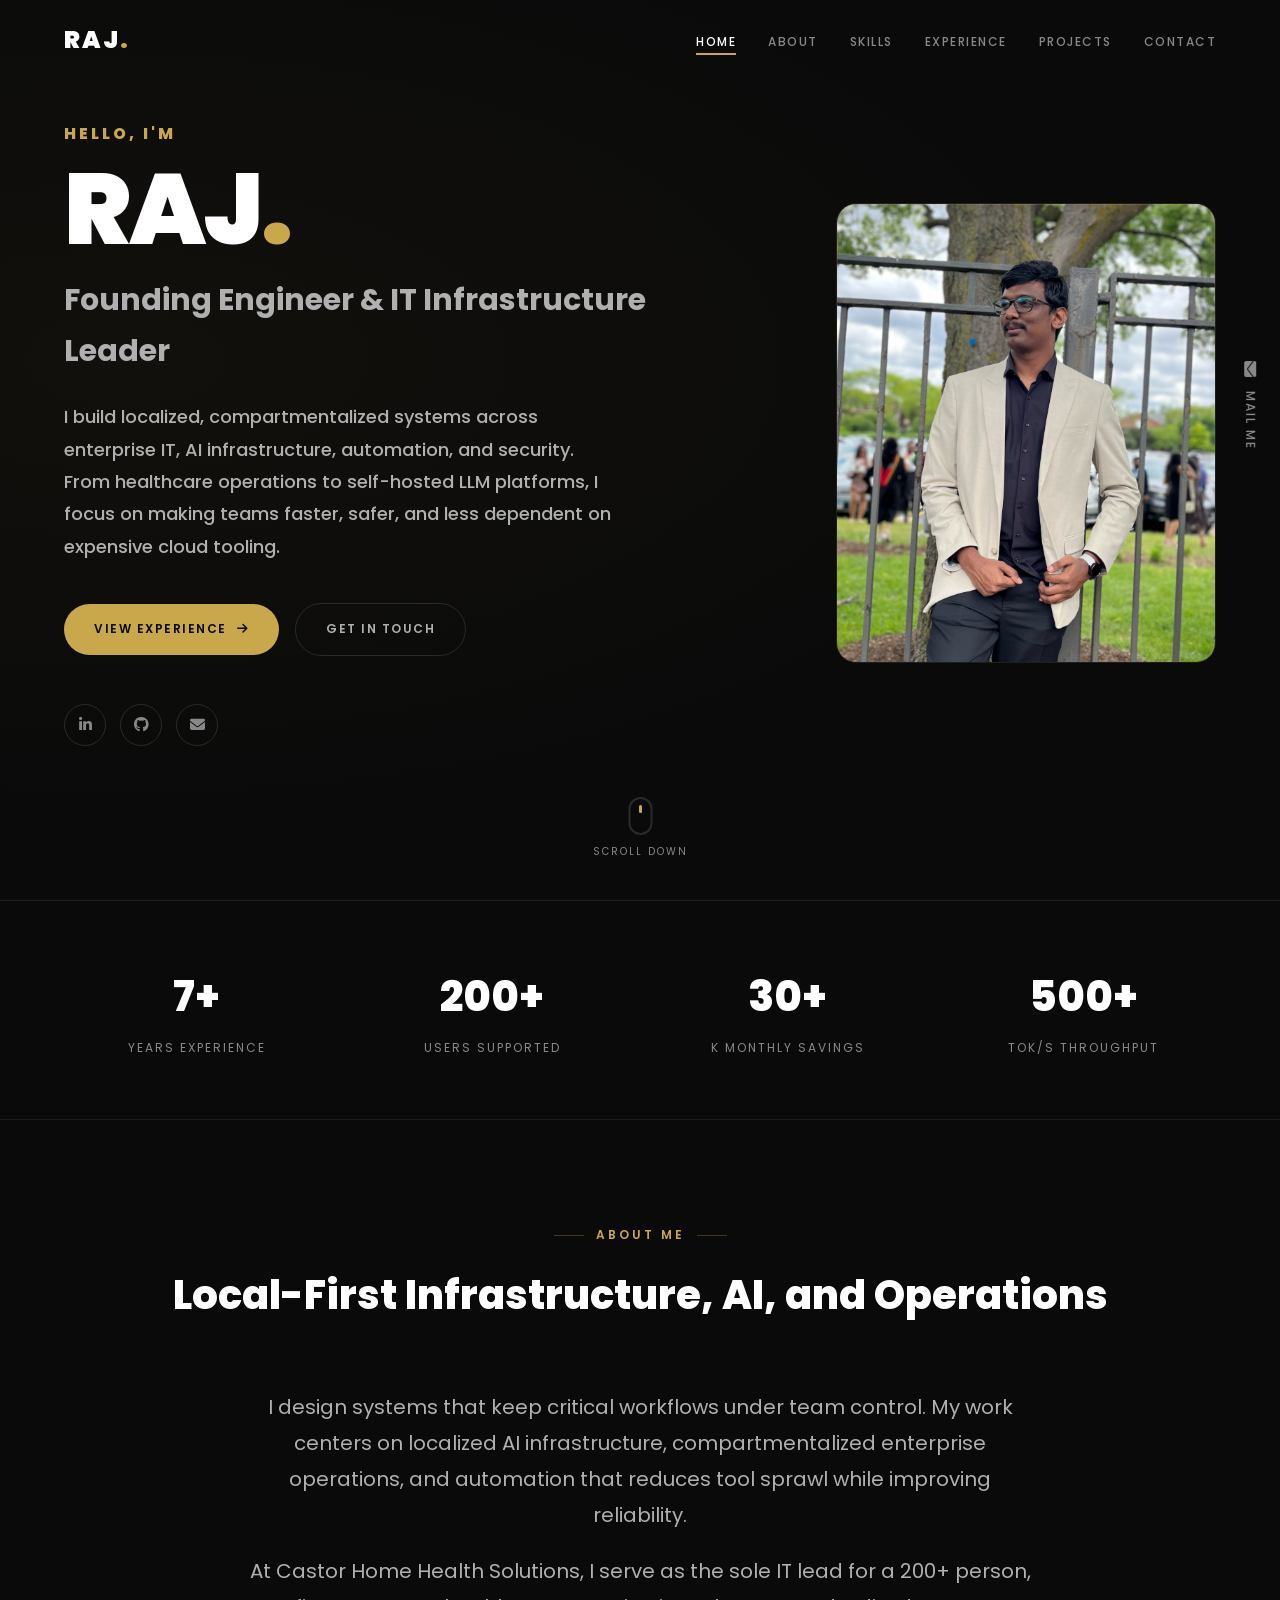
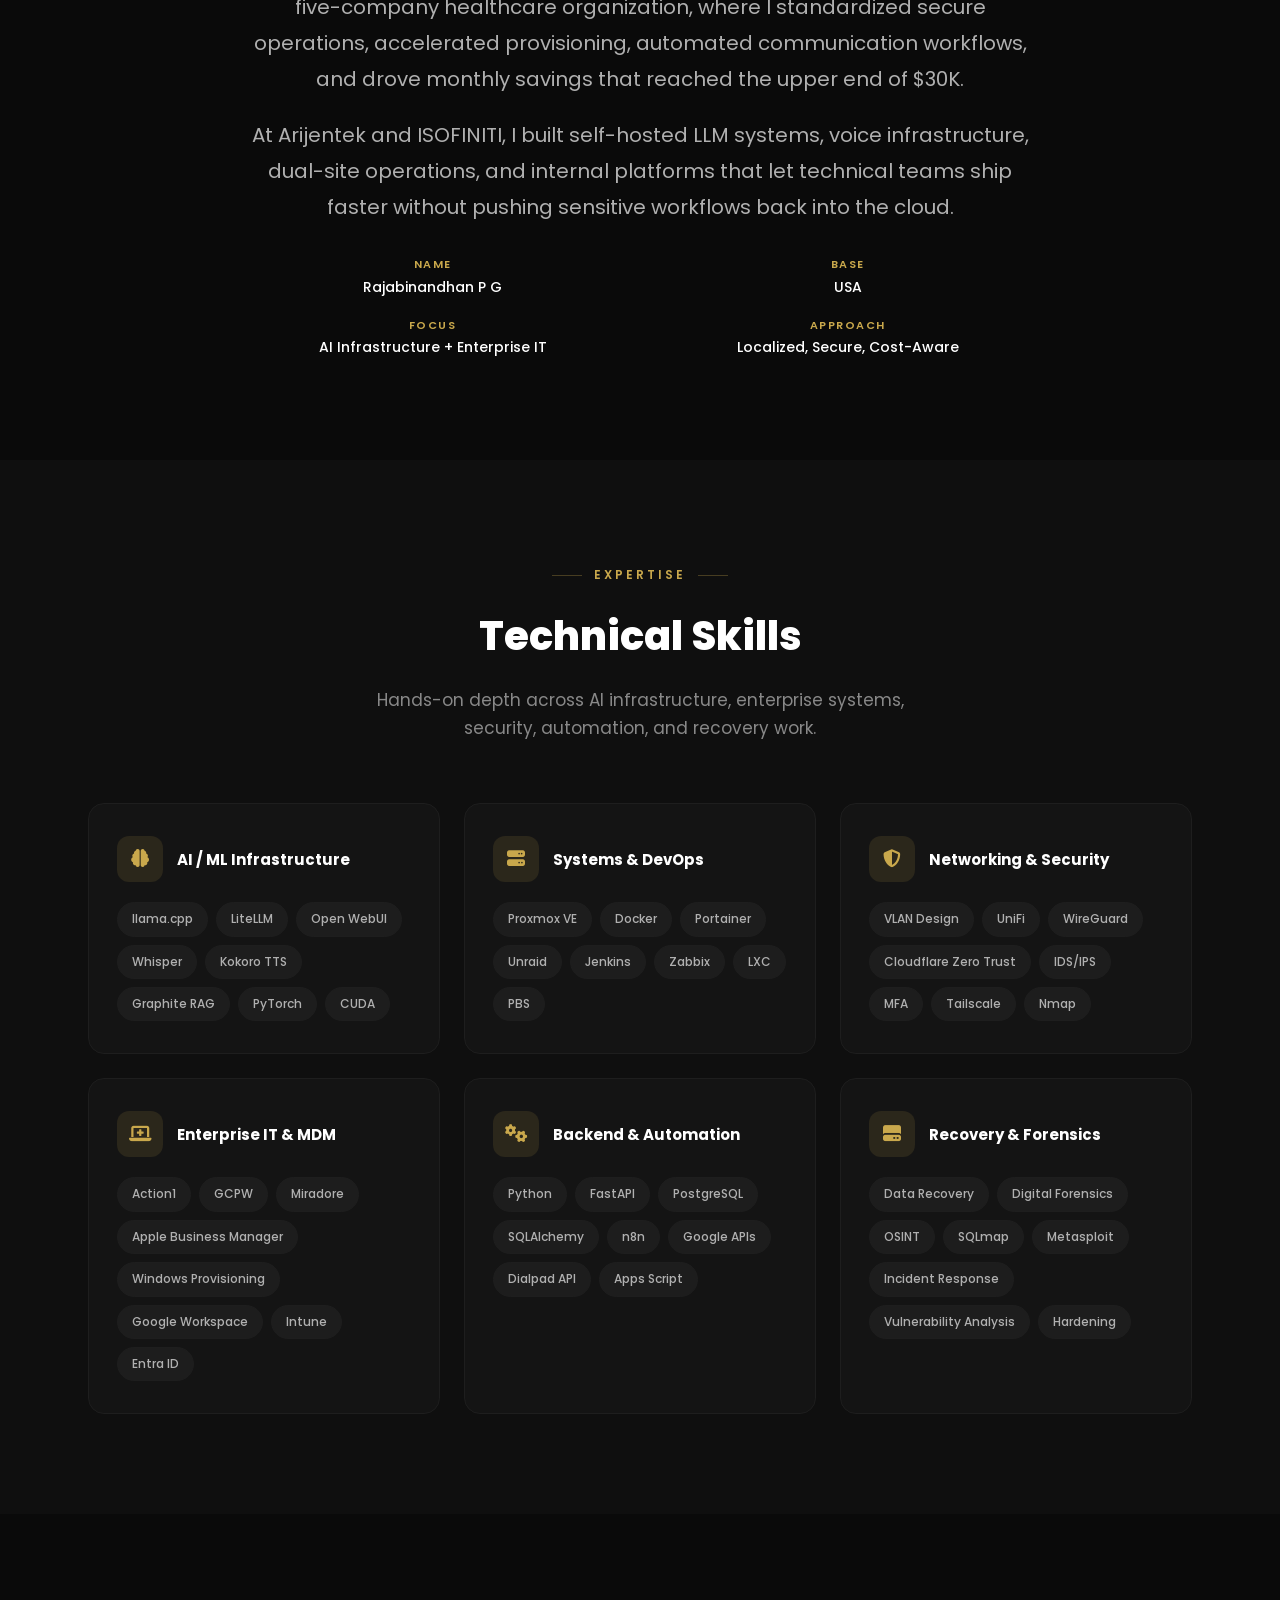
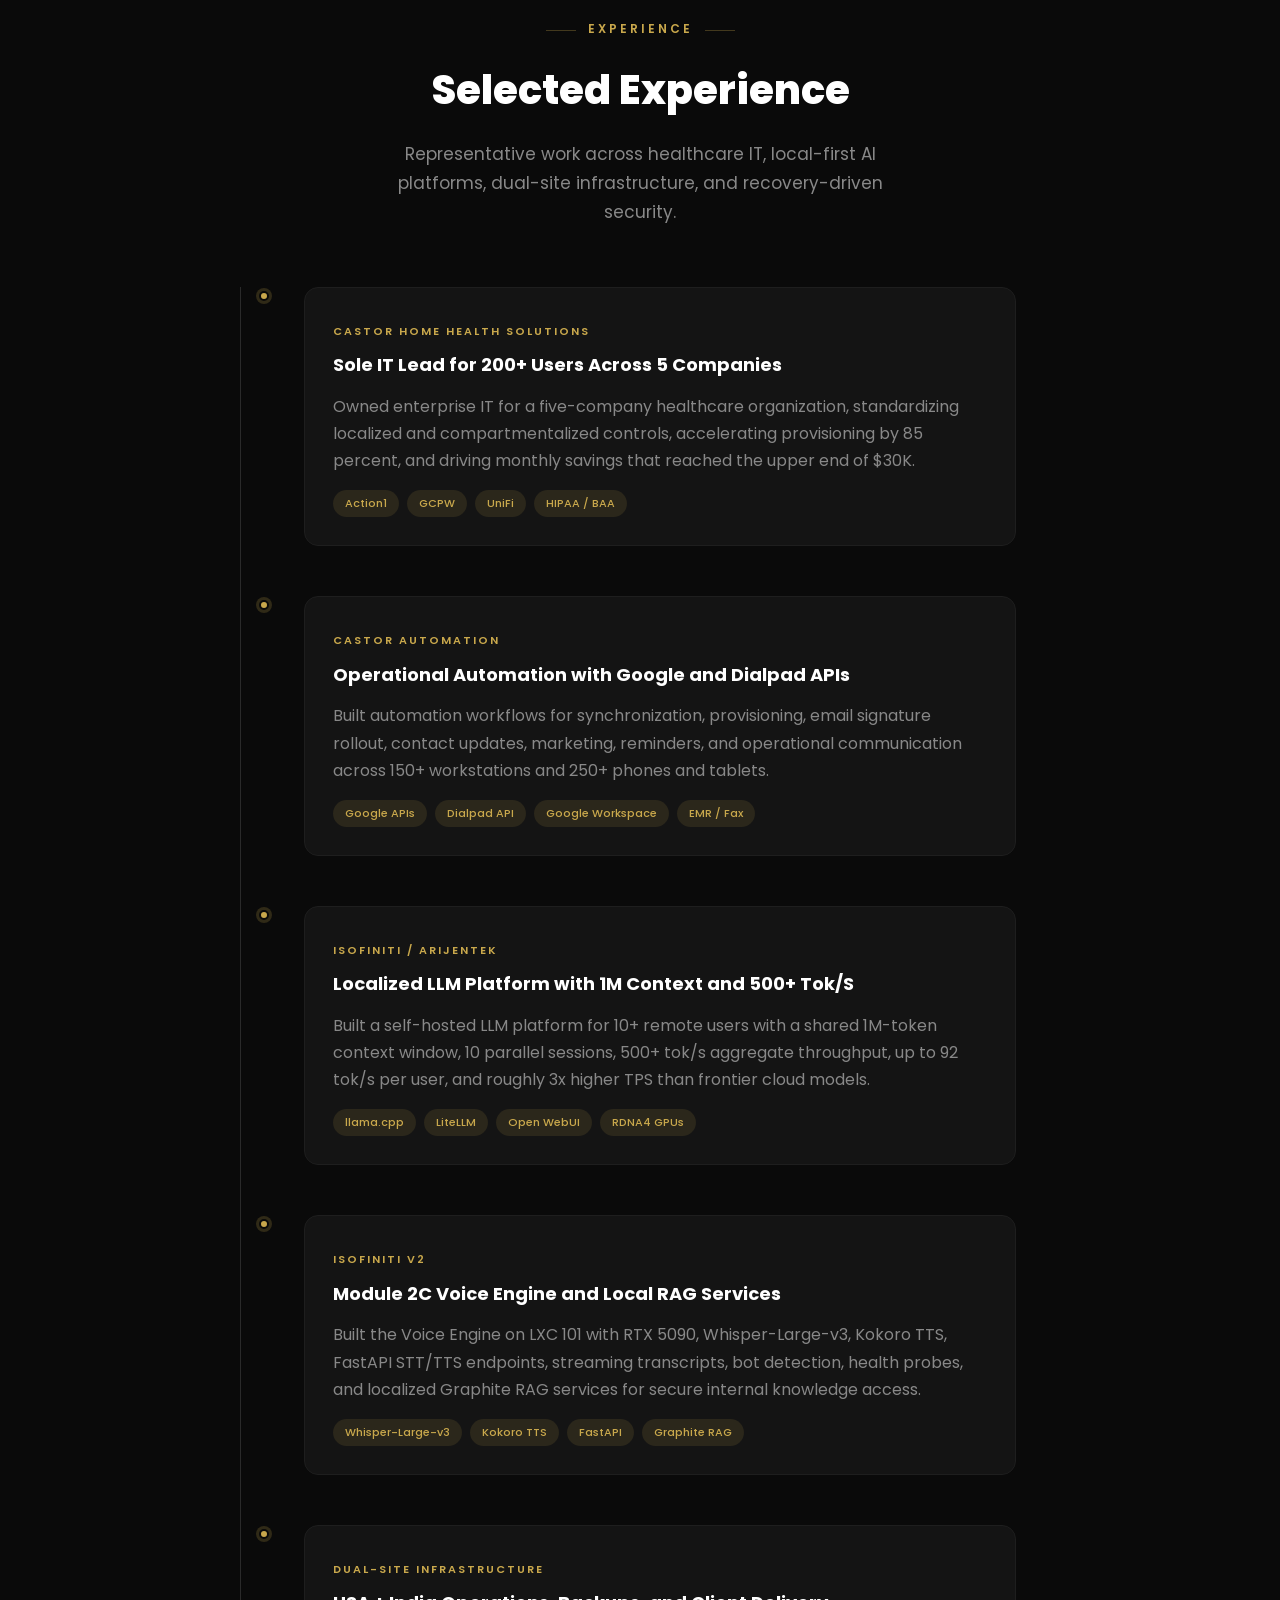
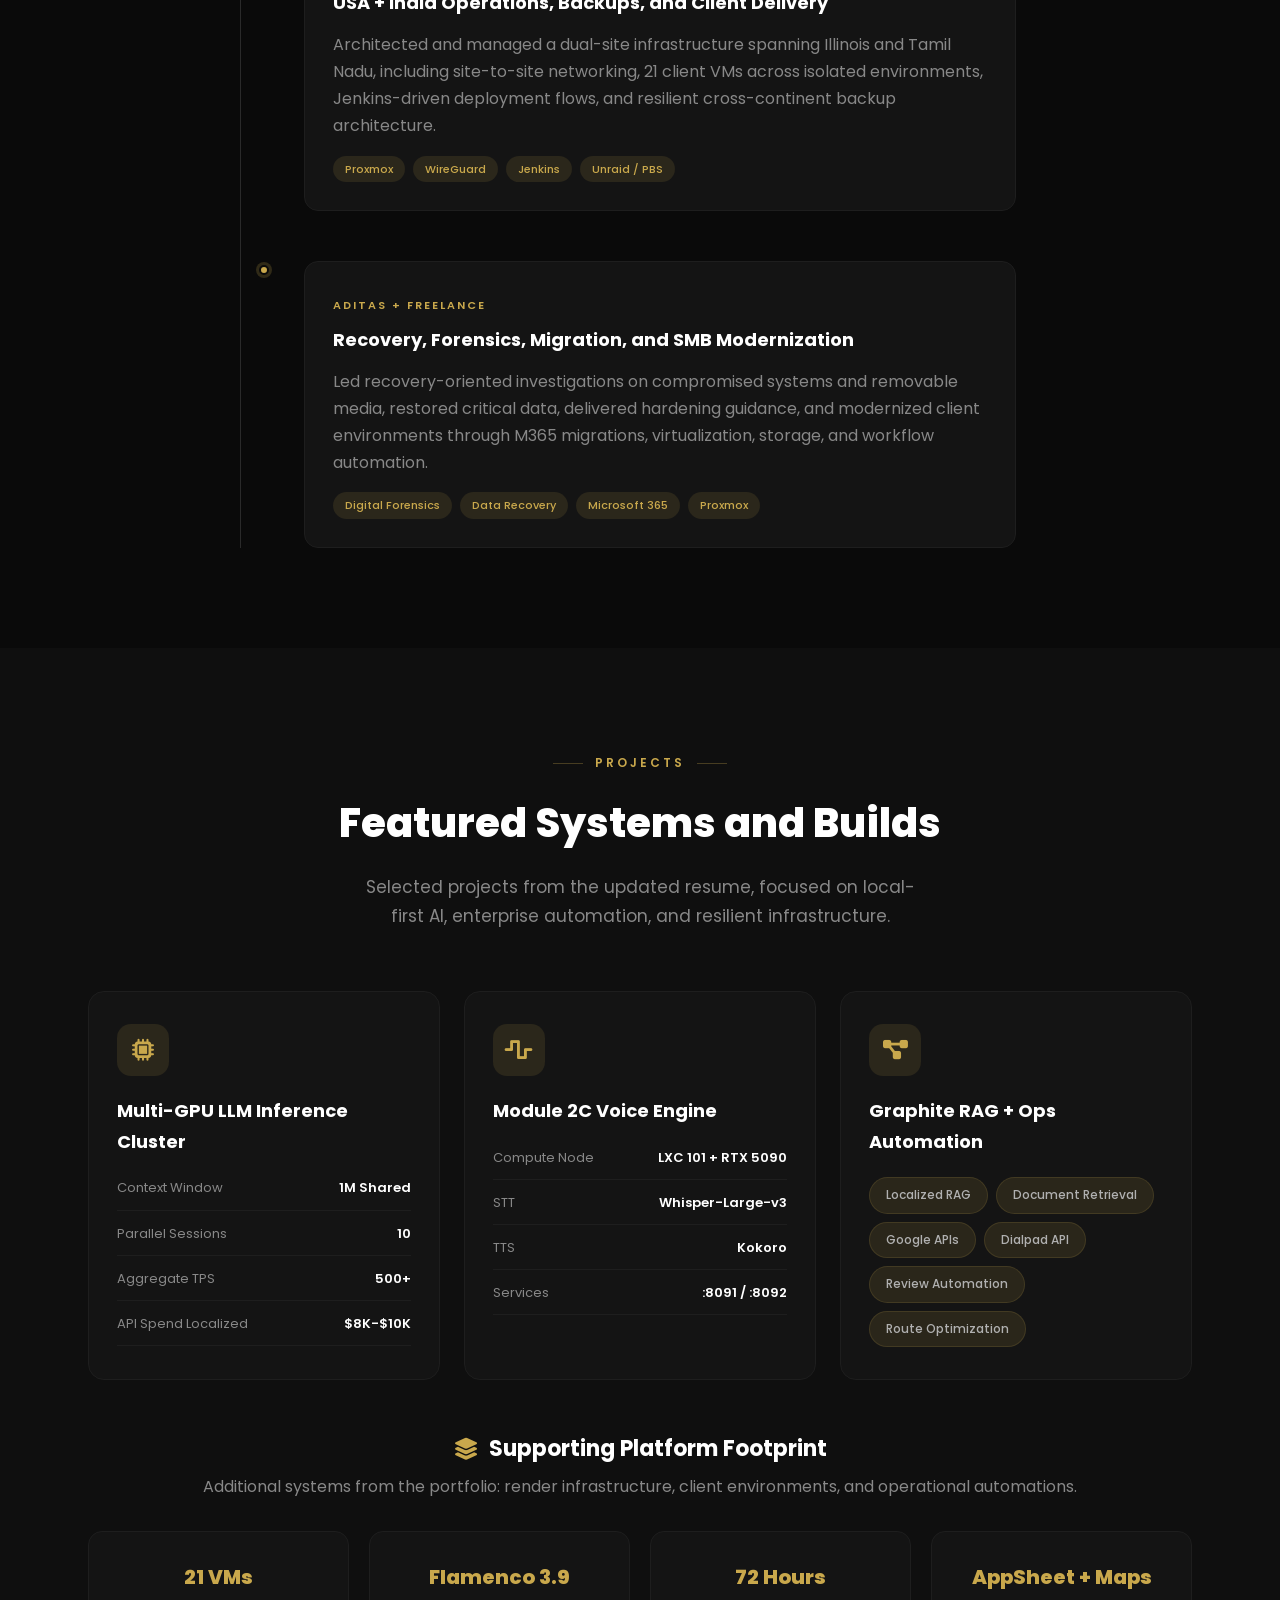
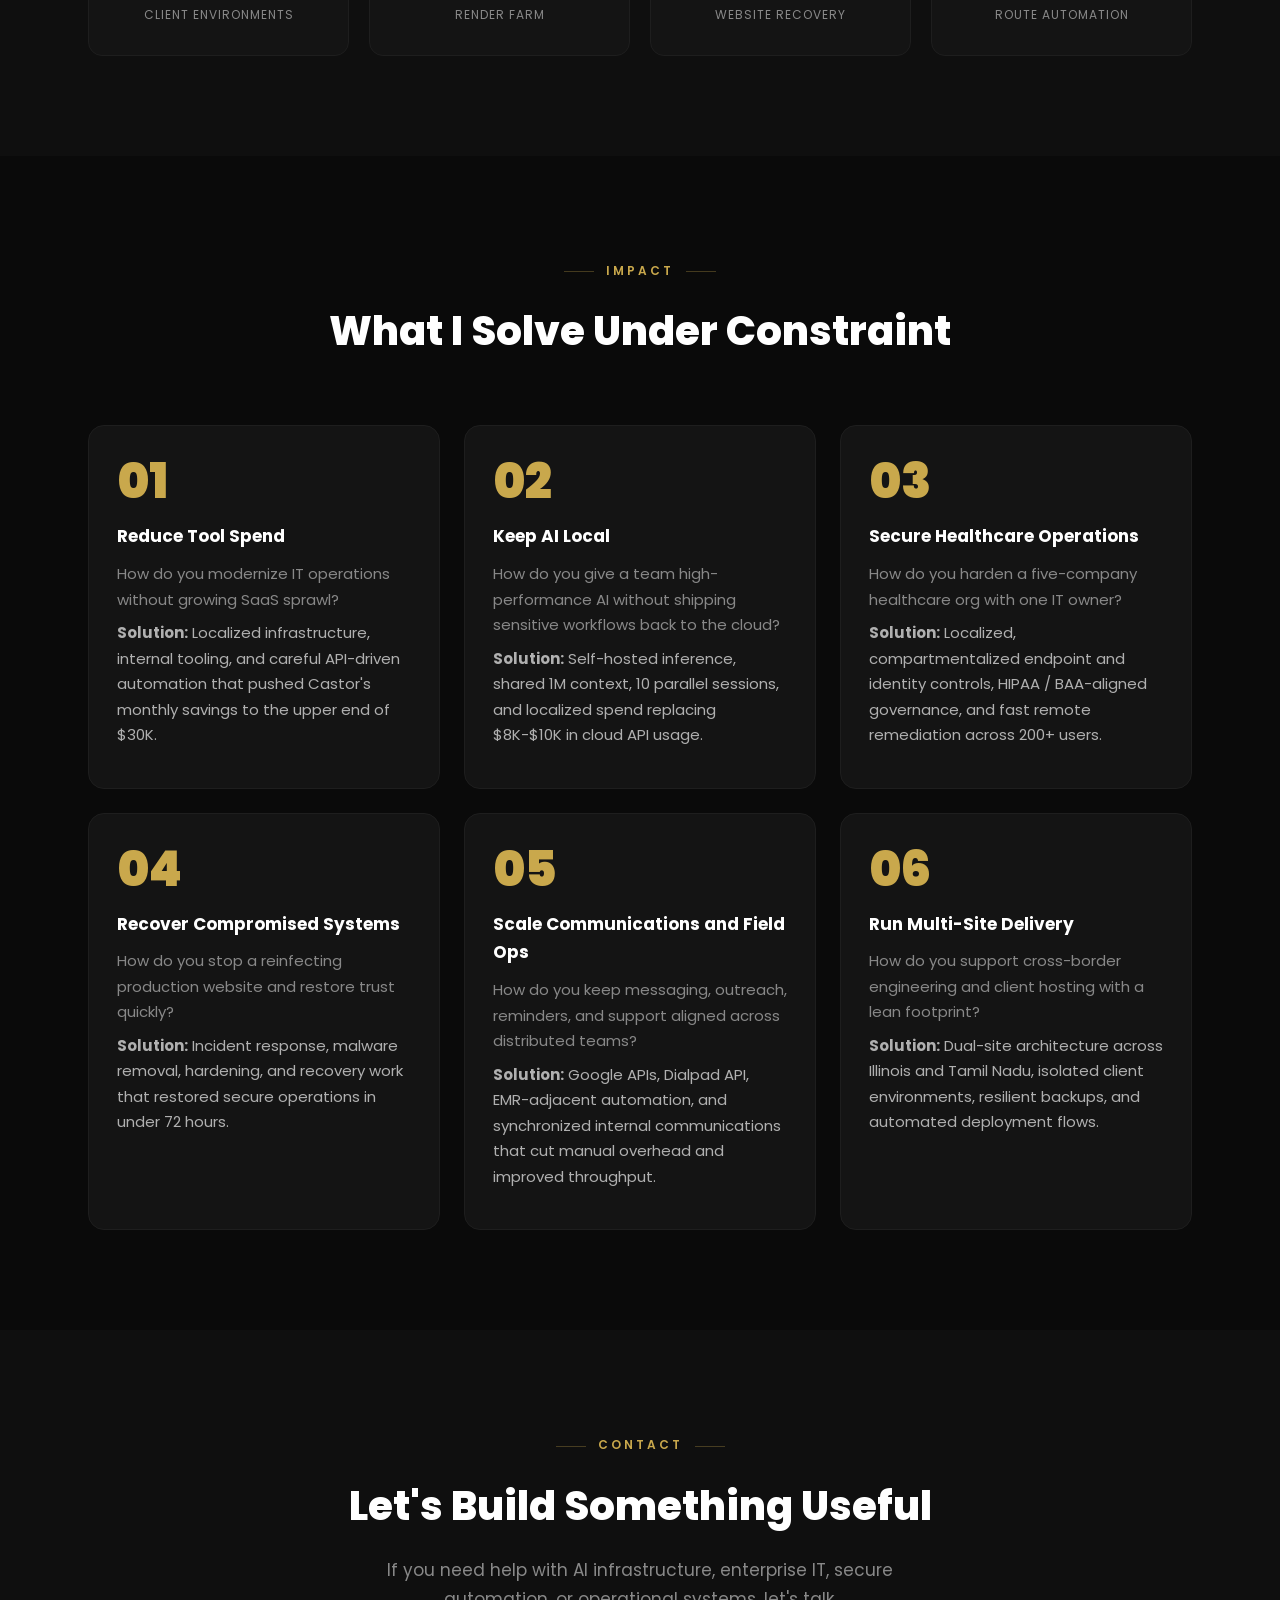
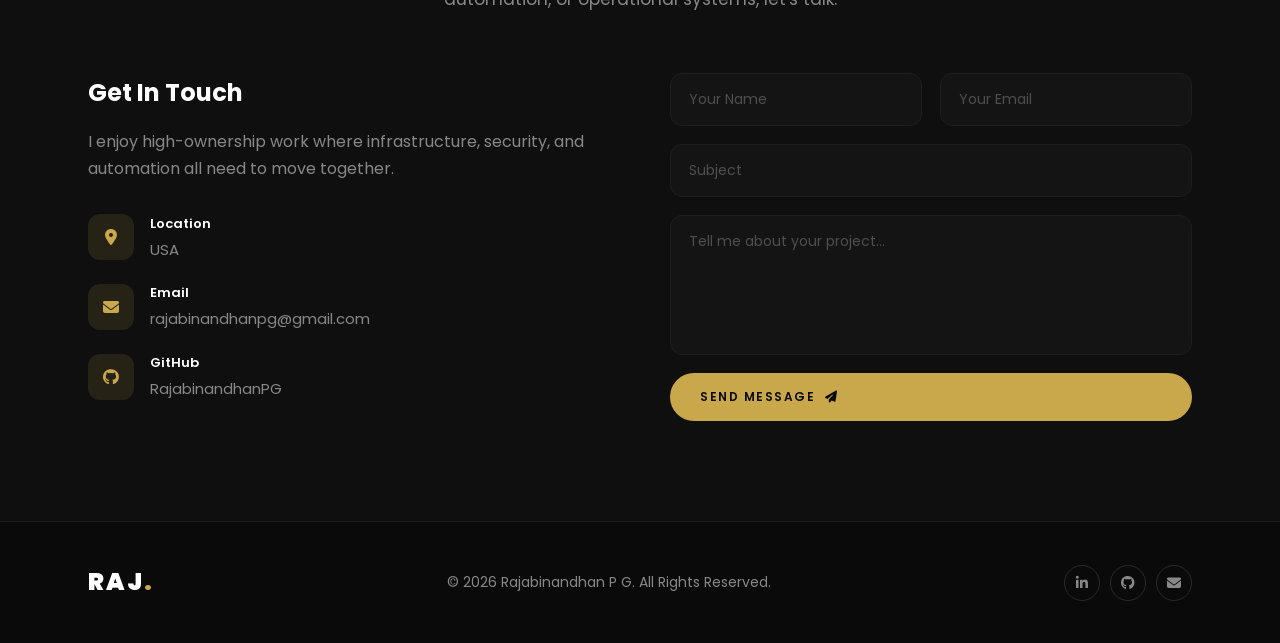
==== index.html @ fb12c75f "More updates" ====
<!DOCTYPE html>
<html lang="en">

<head>
  <meta charset="UTF-8">
  <meta name="viewport" content="width=device-width, initial-scale=1.0">
  <title>Rajabinandhan P G | Founding Engineer & IT Infrastructure Leader</title>
  <link rel="stylesheet" href="style.css">
  <link rel="stylesheet" href="https://cdnjs.cloudflare.com/ajax/libs/font-awesome/6.5.0/css/all.min.css">
  <link href="https://fonts.googleapis.com/css2?family=Poppins:wght@300;400;500;600;700;800;900&display=swap"
    rel="stylesheet">
  <link href="https://unpkg.com/aos@2.3.1/dist/aos.css" rel="stylesheet">
</head>

<body>

  <nav class="navbar" id="navbar">
    <div class="container nav-container">
      <a href="#home" class="logo">RAJ<span>.</span></a>
      <ul class="nav-links" id="navLinks">
        <li><a href="#home" class="active">Home</a></li>
        <li><a href="#about">About</a></li>
        <li><a href="#skills">Skills</a></li>
        <li><a href="#experience">Experience</a></li>
        <li><a href="#projects">Projects</a></li>
        <li><a href="#contact">Contact</a></li>
      </ul>
      <div class="hamburger" id="hamburger">
        <span></span>
        <span></span>
        <span></span>
      </div>
    </div>
  </nav>

  <section class="hero" id="home">
    <div class="container hero-container">
      <div class="hero-content">
        <span class="hero-greeting" data-aos="fade-down" data-aos-delay="100">Hello, I'm</span>
        <h1 data-aos="fade-up" data-aos-delay="200">RAJ<span>.</span></h1>
        <h2 class="hero-title" data-aos="fade-up" data-aos-delay="300">Founding Engineer & IT Infrastructure Leader</h2>
        <p data-aos="fade-up" data-aos-delay="400">I build localized, compartmentalized systems across enterprise IT,
          AI infrastructure, automation, and security. From healthcare operations to self-hosted LLM platforms, I focus
          on making teams faster, safer, and less dependent on expensive cloud tooling.</p>
        <div class="hero-buttons" data-aos="fade-up" data-aos-delay="500">
          <a href="#experience" class="btn btn-primary">VIEW EXPERIENCE <i class="fas fa-arrow-right"></i></a>
          <a href="#contact" class="btn btn-secondary">GET IN TOUCH</a>
        </div>
        <div class="hero-social" data-aos="fade-up" data-aos-delay="600">
          <a href="https://www.linkedin.com/in/raj-abinandhanpg/" class="social-link" target="_blank"><i
              class="fab fa-linkedin-in"></i></a>
          <a href="https://github.com/RajabinandhanPG" class="social-link" target="_blank"><i
              class="fab fa-github"></i></a>
          <a href="mailto:rajabinandhanpg@gmail.com" class="social-link"><i class="fas fa-envelope"></i></a>
        </div>
      </div>
      <div class="hero-image" data-aos="fade-left" data-aos-delay="300">
        <div class="image-wrapper">
          <img src="IMG_8828.png" alt="Rajabinandhan P G portrait">
        </div>
      </div>
    </div>

    <a href="mailto:rajabinandhanpg@gmail.com" class="email-btn">
      <i class="fas fa-envelope"></i>
      <span>mail me</span>
    </a>

    <div class="scroll-indicator">
      <div class="mouse">
        <div class="wheel"></div>
      </div>
      <span>Scroll Down</span>
    </div>
  </section>

  <section class="stats-bar">
    <div class="stats-container">
      <div class="stat-item" data-aos="fade-up" data-aos-delay="100">
        <h3 class="counter" data-target="7">0</h3>
        <p>Years Experience</p>
      </div>
      <div class="stat-item" data-aos="fade-up" data-aos-delay="200">
        <h3 class="counter" data-target="200">0</h3>
        <p>Users Supported</p>
      </div>
      <div class="stat-item" data-aos="fade-up" data-aos-delay="300">
        <h3 class="counter" data-target="30">0</h3>
        <p>K Monthly Savings</p>
      </div>
      <div class="stat-item" data-aos="fade-up" data-aos-delay="400">
        <h3 class="counter" data-target="500">0</h3>
        <p>Tok/S Throughput</p>
      </div>
    </div>
  </section>

  <section class="about-section" id="about">
    <div class="container">
      <div class="section-header" data-aos="fade-up">
        <span class="label">About Me</span>
        <h2>Local-First Infrastructure, AI, and Operations</h2>
      </div>
      <div class="about-text-full" data-aos="fade-up" data-aos-delay="200">
        <p>I design systems that keep critical workflows under team control. My work centers on localized AI
          infrastructure, compartmentalized enterprise operations, and automation that reduces tool sprawl while
          improving reliability.</p>
        <p>At Castor Home Health Solutions, I serve as the sole IT lead for a 200+ person, five-company healthcare
          organization, where I standardized secure operations, accelerated provisioning, automated communication
          workflows, and drove monthly savings that reached the upper end of $30K.</p>
        <p>At Arijentek and ISOFINITI, I built self-hosted LLM systems, voice infrastructure, dual-site operations, and
          internal platforms that let technical teams ship faster without pushing sensitive workflows back into the
          cloud.</p>

        <div class="about-details">
          <div class="detail-item" data-aos="fade-up" data-aos-delay="200">
            <span class="detail-label">Name</span>
            <span class="detail-value">Rajabinandhan P G</span>
          </div>
          <div class="detail-item" data-aos="fade-up" data-aos-delay="250">
            <span class="detail-label">Base</span>
            <span class="detail-value">USA</span>
          </div>
          <div class="detail-item" data-aos="fade-up" data-aos-delay="300">
            <span class="detail-label">Focus</span>
            <span class="detail-value">AI Infrastructure + Enterprise IT</span>
          </div>
          <div class="detail-item" data-aos="fade-up" data-aos-delay="350">
            <span class="detail-label">Approach</span>
            <span class="detail-value">Localized, Secure, Cost-Aware</span>
          </div>
        </div>
      </div>
    </div>
  </section>

  <section class="skills-section" id="skills">
    <div class="container">
      <div class="section-header" data-aos="fade-up">
        <span class="label">Expertise</span>
        <h2>Technical Skills</h2>
        <p>Hands-on depth across AI infrastructure, enterprise systems, security, automation, and recovery work.</p>
      </div>
      <div class="skills-grid">
        <div class="skill-category" data-aos="fade-up" data-aos-delay="100">
          <div class="skill-category-header">
            <div class="skill-icon"><i class="fas fa-brain"></i></div>
            <h3>AI / ML Infrastructure</h3>
          </div>
          <div class="skill-tags">
            <span class="skill-tag">llama.cpp</span>
            <span class="skill-tag">LiteLLM</span>
            <span class="skill-tag">Open WebUI</span>
            <span class="skill-tag">Whisper</span>
            <span class="skill-tag">Kokoro TTS</span>
            <span class="skill-tag">Graphite RAG</span>
            <span class="skill-tag">PyTorch</span>
            <span class="skill-tag">CUDA</span>
          </div>
        </div>
        <div class="skill-category" data-aos="fade-up" data-aos-delay="200">
          <div class="skill-category-header">
            <div class="skill-icon"><i class="fas fa-server"></i></div>
            <h3>Systems & DevOps</h3>
          </div>
          <div class="skill-tags">
            <span class="skill-tag">Proxmox VE</span>
            <span class="skill-tag">Docker</span>
            <span class="skill-tag">Portainer</span>
            <span class="skill-tag">Unraid</span>
            <span class="skill-tag">Jenkins</span>
            <span class="skill-tag">Zabbix</span>
            <span class="skill-tag">LXC</span>
            <span class="skill-tag">PBS</span>
          </div>
        </div>
        <div class="skill-category" data-aos="fade-up" data-aos-delay="300">
          <div class="skill-category-header">
            <div class="skill-icon"><i class="fas fa-shield-halved"></i></div>
            <h3>Networking & Security</h3>
          </div>
          <div class="skill-tags">
            <span class="skill-tag">VLAN Design</span>
            <span class="skill-tag">UniFi</span>
            <span class="skill-tag">WireGuard</span>
            <span class="skill-tag">Cloudflare Zero Trust</span>
            <span class="skill-tag">IDS/IPS</span>
            <span class="skill-tag">MFA</span>
            <span class="skill-tag">Tailscale</span>
            <span class="skill-tag">Nmap</span>
          </div>
        </div>
        <div class="skill-category" data-aos="fade-up" data-aos-delay="100">
          <div class="skill-category-header">
            <div class="skill-icon"><i class="fas fa-laptop-medical"></i></div>
            <h3>Enterprise IT & MDM</h3>
          </div>
          <div class="skill-tags">
            <span class="skill-tag">Action1</span>
            <span class="skill-tag">GCPW</span>
            <span class="skill-tag">Miradore</span>
            <span class="skill-tag">Apple Business Manager</span>
            <span class="skill-tag">Windows Provisioning</span>
            <span class="skill-tag">Google Workspace</span>
            <span class="skill-tag">Intune</span>
            <span class="skill-tag">Entra ID</span>
          </div>
        </div>
        <div class="skill-category" data-aos="fade-up" data-aos-delay="200">
          <div class="skill-category-header">
            <div class="skill-icon"><i class="fas fa-gears"></i></div>
            <h3>Backend & Automation</h3>
          </div>
          <div class="skill-tags">
            <span class="skill-tag">Python</span>
            <span class="skill-tag">FastAPI</span>
            <span class="skill-tag">PostgreSQL</span>
            <span class="skill-tag">SQLAlchemy</span>
            <span class="skill-tag">n8n</span>
            <span class="skill-tag">Google APIs</span>
            <span class="skill-tag">Dialpad API</span>
            <span class="skill-tag">Apps Script</span>
          </div>
        </div>
        <div class="skill-category" data-aos="fade-up" data-aos-delay="300">
          <div class="skill-category-header">
            <div class="skill-icon"><i class="fas fa-hard-drive"></i></div>
            <h3>Recovery & Forensics</h3>
          </div>
          <div class="skill-tags">
            <span class="skill-tag">Data Recovery</span>
            <span class="skill-tag">Digital Forensics</span>
            <span class="skill-tag">OSINT</span>
            <span class="skill-tag">SQLmap</span>
            <span class="skill-tag">Metasploit</span>
            <span class="skill-tag">Incident Response</span>
            <span class="skill-tag">Vulnerability Analysis</span>
            <span class="skill-tag">Hardening</span>
          </div>
        </div>
      </div>
    </div>
  </section>

  <section class="experience-section" id="experience">
    <div class="container">
      <div class="section-header" data-aos="fade-up">
        <span class="label">Experience</span>
        <h2>Selected Experience</h2>
        <p>Representative work across healthcare IT, local-first AI platforms, dual-site infrastructure, and recovery-driven security.</p>
      </div>
      <div class="timeline">
        <div class="timeline-item" data-aos="fade-right" data-aos-delay="100">
          <div class="timeline-marker">
            <div class="timeline-dot"></div>
          </div>
          <div class="timeline-content">
            <span class="timeline-tag">Castor Home Health Solutions</span>
            <h3>Sole IT Lead for 200+ Users Across 5 Companies</h3>
            <p>Owned enterprise IT for a five-company healthcare organization, standardizing localized and compartmentalized controls, accelerating provisioning by 85 percent, and driving monthly savings that reached the upper end of $30K.</p>
            <div class="timeline-tech">
              <span>Action1</span>
              <span>GCPW</span>
              <span>UniFi</span>
              <span>HIPAA / BAA</span>
            </div>
          </div>
        </div>
        <div class="timeline-item" data-aos="fade-right" data-aos-delay="200">
          <div class="timeline-marker">
            <div class="timeline-dot"></div>
          </div>
          <div class="timeline-content">
            <span class="timeline-tag">Castor Automation</span>
            <h3>Operational Automation with Google and Dialpad APIs</h3>
            <p>Built automation workflows for synchronization, provisioning, email signature rollout, contact updates, marketing, reminders, and operational communication across 150+ workstations and 250+ phones and tablets.</p>
            <div class="timeline-tech">
              <span>Google APIs</span>
              <span>Dialpad API</span>
              <span>Google Workspace</span>
              <span>EMR / Fax</span>
            </div>
          </div>
        </div>
        <div class="timeline-item" data-aos="fade-right" data-aos-delay="300">
          <div class="timeline-marker">
            <div class="timeline-dot"></div>
          </div>
          <div class="timeline-content">
            <span class="timeline-tag">ISOFINITI / Arijentek</span>
            <h3>Localized LLM Platform with 1M Context and 500+ Tok/S</h3>
            <p>Built a self-hosted LLM platform for 10+ remote users with a shared 1M-token context window, 10 parallel sessions, 500+ tok/s aggregate throughput, up to 92 tok/s per user, and roughly 3x higher TPS than frontier cloud models.</p>
            <div class="timeline-tech">
              <span>llama.cpp</span>
              <span>LiteLLM</span>
              <span>Open WebUI</span>
              <span>RDNA4 GPUs</span>
            </div>
          </div>
        </div>
        <div class="timeline-item" data-aos="fade-right" data-aos-delay="100">
          <div class="timeline-marker">
            <div class="timeline-dot"></div>
          </div>
          <div class="timeline-content">
            <span class="timeline-tag">ISOFINITI v2</span>
            <h3>Module 2C Voice Engine and Local RAG Services</h3>
            <p>Built the Voice Engine on LXC 101 with RTX 5090, Whisper-Large-v3, Kokoro TTS, FastAPI STT/TTS endpoints, streaming transcripts, bot detection, health probes, and localized Graphite RAG services for secure internal knowledge access.</p>
            <div class="timeline-tech">
              <span>Whisper-Large-v3</span>
              <span>Kokoro TTS</span>
              <span>FastAPI</span>
              <span>Graphite RAG</span>
            </div>
          </div>
        </div>
        <div class="timeline-item" data-aos="fade-right" data-aos-delay="200">
          <div class="timeline-marker">
            <div class="timeline-dot"></div>
          </div>
          <div class="timeline-content">
            <span class="timeline-tag">Dual-Site Infrastructure</span>
            <h3>USA + India Operations, Backups, and Client Delivery</h3>
            <p>Architected and managed a dual-site infrastructure spanning Illinois and Tamil Nadu, including site-to-site networking, 21 client VMs across isolated environments, Jenkins-driven deployment flows, and resilient cross-continent backup architecture.</p>
            <div class="timeline-tech">
              <span>Proxmox</span>
              <span>WireGuard</span>
              <span>Jenkins</span>
              <span>Unraid / PBS</span>
            </div>
          </div>
        </div>
        <div class="timeline-item" data-aos="fade-right" data-aos-delay="300">
          <div class="timeline-marker">
            <div class="timeline-dot"></div>
          </div>
          <div class="timeline-content">
            <span class="timeline-tag">Aditas + Freelance</span>
            <h3>Recovery, Forensics, Migration, and SMB Modernization</h3>
            <p>Led recovery-oriented investigations on compromised systems and removable media, restored critical data, delivered hardening guidance, and modernized client environments through M365 migrations, virtualization, storage, and workflow automation.</p>
            <div class="timeline-tech">
              <span>Digital Forensics</span>
              <span>Data Recovery</span>
              <span>Microsoft 365</span>
              <span>Proxmox</span>
            </div>
          </div>
        </div>
      </div>
    </div>
  </section>

  <section class="ai-section" id="projects">
    <div class="container">
      <div class="section-header" data-aos="fade-up">
        <span class="label">Projects</span>
        <h2>Featured Systems and Builds</h2>
        <p>Selected projects from the updated resume, focused on local-first AI, enterprise automation, and resilient infrastructure.</p>
      </div>
      <div class="ai-grid">
        <div class="ai-card" data-aos="zoom-in" data-aos-delay="100">
          <div class="ai-card-icon"><i class="fas fa-microchip"></i></div>
          <h3>Multi-GPU LLM Inference Cluster</h3>
          <div class="ai-specs">
            <div class="spec-row">
              <span class="spec-label">Context Window</span>
              <span class="spec-value">1M Shared</span>
            </div>
            <div class="spec-row">
              <span class="spec-label">Parallel Sessions</span>
              <span class="spec-value">10</span>
            </div>
            <div class="spec-row">
              <span class="spec-label">Aggregate TPS</span>
              <span class="spec-value">500+</span>
            </div>
            <div class="spec-row">
              <span class="spec-label">API Spend Localized</span>
              <span class="spec-value">$8K-$10K</span>
            </div>
          </div>
        </div>
        <div class="ai-card" data-aos="zoom-in" data-aos-delay="200">
          <div class="ai-card-icon"><i class="fas fa-wave-square"></i></div>
          <h3>Module 2C Voice Engine</h3>
          <div class="ai-specs">
            <div class="spec-row">
              <span class="spec-label">Compute Node</span>
              <span class="spec-value">LXC 101 + RTX 5090</span>
            </div>
            <div class="spec-row">
              <span class="spec-label">STT</span>
              <span class="spec-value">Whisper-Large-v3</span>
            </div>
            <div class="spec-row">
              <span class="spec-label">TTS</span>
              <span class="spec-value">Kokoro</span>
            </div>
            <div class="spec-row">
              <span class="spec-label">Services</span>
              <span class="spec-value">:8091 / :8092</span>
            </div>
          </div>
        </div>
        <div class="ai-card" data-aos="zoom-in" data-aos-delay="300">
          <div class="ai-card-icon"><i class="fas fa-diagram-project"></i></div>
          <h3>Graphite RAG + Ops Automation</h3>
          <div class="ai-capabilities">
            <span class="ai-cap">Localized RAG</span>
            <span class="ai-cap">Document Retrieval</span>
            <span class="ai-cap">Google APIs</span>
            <span class="ai-cap">Dialpad API</span>
            <span class="ai-cap">Review Automation</span>
            <span class="ai-cap">Route Optimization</span>
          </div>
        </div>
      </div>

      <div class="rendering-section">
        <div class="rendering-header">
          <h3><i class="fas fa-layer-group"></i> Supporting Platform Footprint</h3>
          <p>Additional systems from the portfolio: render infrastructure, client environments, and operational automations.</p>
        </div>
        <div class="rendering-grid">
          <div class="render-stat">
            <span class="render-stat-value">21 VMs</span>
            <span class="render-stat-label">Client Environments</span>
          </div>
          <div class="render-stat">
            <span class="render-stat-value">Flamenco 3.9</span>
            <span class="render-stat-label">Render Farm</span>
          </div>
          <div class="render-stat">
            <span class="render-stat-value">72 Hours</span>
            <span class="render-stat-label">Website Recovery</span>
          </div>
          <div class="render-stat">
            <span class="render-stat-value">AppSheet + Maps</span>
            <span class="render-stat-label">Route Automation</span>
          </div>
        </div>
      </div>
    </div>
  </section>

  <section class="problems-section" id="impact">
    <div class="container">
      <div class="section-header">
        <span class="label">Impact</span>
        <h2>What I Solve Under Constraint</h2>
      </div>
      <div class="problems-grid">
        <div class="problem-card">
          <div class="problem-number">01</div>
          <h3>Reduce Tool Spend</h3>
          <p>How do you modernize IT operations without growing SaaS sprawl?</p>
          <p class="solution"><strong>Solution:</strong> Localized infrastructure, internal tooling, and careful API-driven automation that pushed Castor's monthly savings to the upper end of $30K.</p>
        </div>
        <div class="problem-card">
          <div class="problem-number">02</div>
          <h3>Keep AI Local</h3>
          <p>How do you give a team high-performance AI without shipping sensitive workflows back to the cloud?</p>
          <p class="solution"><strong>Solution:</strong> Self-hosted inference, shared 1M context, 10 parallel sessions, and localized spend replacing $8K-$10K in cloud API usage.</p>
        </div>
        <div class="problem-card">
          <div class="problem-number">03</div>
          <h3>Secure Healthcare Operations</h3>
          <p>How do you harden a five-company healthcare org with one IT owner?</p>
          <p class="solution"><strong>Solution:</strong> Localized, compartmentalized endpoint and identity controls, HIPAA / BAA-aligned governance, and fast remote remediation across 200+ users.</p>
        </div>
        <div class="problem-card">
          <div class="problem-number">04</div>
          <h3>Recover Compromised Systems</h3>
          <p>How do you stop a reinfecting production website and restore trust quickly?</p>
          <p class="solution"><strong>Solution:</strong> Incident response, malware removal, hardening, and recovery work that restored secure operations in under 72 hours.</p>
        </div>
        <div class="problem-card">
          <div class="problem-number">05</div>
          <h3>Scale Communications and Field Ops</h3>
          <p>How do you keep messaging, outreach, reminders, and support aligned across distributed teams?</p>
          <p class="solution"><strong>Solution:</strong> Google APIs, Dialpad API, EMR-adjacent automation, and synchronized internal communications that cut manual overhead and improved throughput.</p>
        </div>
        <div class="problem-card">
          <div class="problem-number">06</div>
          <h3>Run Multi-Site Delivery</h3>
          <p>How do you support cross-border engineering and client hosting with a lean footprint?</p>
          <p class="solution"><strong>Solution:</strong> Dual-site architecture across Illinois and Tamil Nadu, isolated client environments, resilient backups, and automated deployment flows.</p>
        </div>
      </div>
    </div>
  </section>

  <section class="contact-section" id="contact">
    <div class="container">
      <div class="section-header">
        <span class="label">Contact</span>
        <h2>Let's Build Something Useful</h2>
        <p>If you need help with AI infrastructure, enterprise IT, secure automation, or operational systems, let's talk.</p>
      </div>
      <div class="contact-wrapper">
        <div class="contact-info">
          <h3>Get In Touch</h3>
          <p>I enjoy high-ownership work where infrastructure, security, and automation all need to move together.</p>
          <div class="contact-detail">
            <div class="contact-detail-icon"><i class="fas fa-map-marker-alt"></i></div>
            <div class="contact-detail-text">
              <h4>Location</h4>
              <p>USA</p>
            </div>
          </div>
          <div class="contact-detail">
            <div class="contact-detail-icon"><i class="fas fa-envelope"></i></div>
            <div class="contact-detail-text">
              <h4>Email</h4>
              <p>rajabinandhanpg@gmail.com</p>
            </div>
          </div>
          <div class="contact-detail">
            <div class="contact-detail-icon"><i class="fab fa-github"></i></div>
            <div class="contact-detail-text">
              <h4>GitHub</h4>
              <p><a href="https://github.com/RajabinandhanPG" target="_blank">RajabinandhanPG</a></p>
            </div>
          </div>
        </div>
        <form class="contact-form" onsubmit="handleSubmit(event)">
          <div class="form-row">
            <input type="text" name="name" placeholder="Your Name" required>
            <input type="email" name="email" placeholder="Your Email" required>
          </div>
          <input type="text" name="subject" placeholder="Subject">
          <textarea name="message" placeholder="Tell me about your project..." required></textarea>
          <button type="submit" class="btn btn-primary">SEND MESSAGE <i class="fas fa-paper-plane"></i></button>
        </form>
      </div>
    </div>
  </section>

  <footer class="footer">
    <div class="container">
      <div class="footer-content">
        <a href="#home" class="logo">RAJ<span>.</span></a>
        <p>&copy; 2026 Rajabinandhan P G. All Rights Reserved.</p>
        <div class="footer-social">
          <a href="https://www.linkedin.com/in/raj-abinandhanpg/" class="social-link" target="_blank"><i
              class="fab fa-linkedin-in"></i></a>
          <a href="https://github.com/RajabinandhanPG" class="social-link" target="_blank"><i
              class="fab fa-github"></i></a>
          <a href="mailto:rajabinandhanpg@gmail.com" class="social-link"><i class="fas fa-envelope"></i></a>
        </div>
      </div>
    </div>
  </footer>

  <button class="scroll-top" id="scrollTop"><i class="fas fa-arrow-up"></i></button>

  <script src="https://unpkg.com/aos@2.3.1/dist/aos.js"></script>
  <script src="script.js"></script>
  <script>
    AOS.init({
      duration: 800,
      easing: 'ease-out-cubic',
      once: true,
      offset: 100
    });
  </script>
</body>

</html>
---- style.css ----
/* ===== RESET & BASE ===== */
*, *::before, *::after {
  margin: 0;
  padding: 0;
  box-sizing: border-box;
}

:root {
  --primary: #c9a84c;
  --primary-light: rgba(201, 168, 76, 0.12);
  --primary-hover: #dbb85e;
  --bg: #0a0a0a;
  --bg-alt: #0f0f0f;
  --bg-card: #141414;
  --bg-card-hover: #1a1a1a;
  --border: #1e1e1e;
  --border-light: #2a2a2a;
  --text: #888888;
  --text-light: #b0b0b0;
  --text-white: #e8e8e8;
  --white: #ffffff;
  --font: 'Poppins', sans-serif;
  --transition: 0.35s cubic-bezier(0.4, 0, 0.2, 1);
}

html {
  scroll-behavior: smooth;
  scroll-padding-top: 80px;
}

body {
  font-family: var(--font);
  background: var(--bg);
  color: var(--text);
  overflow-x: hidden;
  line-height: 1.7;
  -webkit-font-smoothing: antialiased;
}

a { text-decoration: none; color: inherit; }
ul { list-style: none; }
img { max-width: 100%; display: block; }

.container {
  max-width: 1200px;
  margin: 0 auto;
  padding: 0 24px;
}

/* ===== NAVBAR ===== */
.navbar {
  position: fixed;
  top: 0;
  left: 0;
  width: 100%;
  z-index: 1000;
  padding: 20px 0;
  transition: var(--transition);
  background: transparent;
}

.navbar.scrolled {
  background: rgba(10, 10, 10, 0.92);
  backdrop-filter: blur(24px);
  -webkit-backdrop-filter: blur(24px);
  padding: 14px 0;
  border-bottom: 1px solid var(--border);
}

.nav-container {
  display: flex;
  align-items: center;
  justify-content: space-between;
}

.logo {
  font-size: 24px;
  font-weight: 900;
  color: var(--white);
  letter-spacing: 2px;
  position: relative;
}

.logo span { color: var(--primary); }

.nav-links { display: flex; gap: 32px; align-items: center; }

.nav-links a {
  font-size: 12px;
  font-weight: 500;
  color: var(--text);
  text-transform: uppercase;
  letter-spacing: 1.5px;
  transition: var(--transition);
  position: relative;
  padding: 4px 0;
}

.nav-links a::after {
  content: '';
  position: absolute;
  bottom: -1px;
  left: 0;
  width: 0;
  height: 1.5px;
  background: var(--primary);
  transition: var(--transition);
}

.nav-links a:hover,
.nav-links a.active { color: var(--white); }

.nav-links a:hover::after,
.nav-links a.active::after { width: 100%; }

.hamburger {
  display: none;
  flex-direction: column;
  gap: 5px;
  cursor: pointer;
  z-index: 1001;
}

.hamburger span {
  width: 26px;
  height: 2px;
  background: var(--white);
  transition: var(--transition);
  border-radius: 2px;
}

.hamburger.active span:nth-child(1) { transform: rotate(45deg) translate(5px, 5px); }
.hamburger.active span:nth-child(2) { opacity: 0; }
.hamburger.active span:nth-child(3) { transform: rotate(-45deg) translate(5px, -5px); }

/* ===== HERO ===== */
.hero {
  min-height: 100vh;
  padding: 120px 0 80px;
  position: relative;
  background: radial-gradient(ellipse at 10% 40%, rgba(201, 168, 76, 0.04) 0%, transparent 60%);
}

.hero-container {
  display: flex;
  align-items: center;
  justify-content: space-between;
  gap: 60px;
}

.hero-content { flex: 1; max-width: 620px; }

.hero-greeting {
  display: inline-block;
  font-size: 16px;
  font-weight: 800;
  color: var(--primary);
  letter-spacing: 3px;
  text-transform: uppercase;
  margin-bottom: 12px;
}

.hero-content h1 {
  font-size: clamp(56px, 8vw, 100px);
  font-weight: 900;
  color: var(--white);
  line-height: 1;
  margin-bottom: 16px;
  letter-spacing: -2px;
}

.hero-content h1 span { color: var(--primary); }

.hero-title {
  font-size: clamp(22px, 3vw, 30px);
  font-weight: 700;
  color: var(--text-light);
  margin-bottom: 24px;
  letter-spacing: 0;
}

.hero-content p {
  font-size: 18px;
  font-weight: 500;
  line-height: 1.8;
  margin-bottom: 40px;
  max-width: 560px;
  color: var(--text-light);
}

.hero-buttons {
  display: flex;
  gap: 16px;
  margin-bottom: 48px;
  align-items: center;
}

.btn {
  display: inline-flex;
  align-items: center;
  gap: 10px;
  padding: 15px 30px;
  font-size: 12px;
  font-weight: 600;
  text-transform: uppercase;
  letter-spacing: 1.5px;
  border-radius: 50px;
  transition: var(--transition);
  cursor: pointer;
  font-family: var(--font);
  border: none;
}

.btn-primary {
  background: var(--primary);
  color: var(--bg);
}

.btn-primary:hover {
  background: var(--primary-hover);
  transform: translateY(-2px);
  box-shadow: 0 10px 40px rgba(201, 168, 76, 0.25);
}

.btn-secondary {
  background: transparent;
  color: var(--text-light);
  border: 1px solid var(--border-light);
}

.btn-secondary:hover {
  border-color: var(--primary);
  color: var(--primary);
}

.hero-social { display: flex; gap: 14px; align-items: center; }

/* Hero Image */
.hero-image {
  flex-shrink: 0;
  display: flex;
  align-items: center;
  justify-content: center;
}

.image-wrapper {
  width: 380px;
  height: 460px;
  border-radius: 20px;
  overflow: hidden;
  position: relative;
  border: 1px solid var(--border);
  background: var(--bg-card);
}

.image-wrapper::before {
  content: '';
  position: absolute;
  inset: 0;
  border-radius: 20px;
  padding: 1px;
  background: linear-gradient(180deg, rgba(201, 168, 76, 0.2), transparent 50%);
  -webkit-mask: linear-gradient(#fff 0 0) content-box, linear-gradient(#fff 0 0);
  -webkit-mask-composite: xor;
  mask-composite: exclude;
  pointer-events: none;
  z-index: 1;
}

.image-wrapper img {
  width: 100%;
  height: 100%;
  object-fit: cover;
  object-position: center top;
  display: block;
}

.social-link {
  width: 42px;
  height: 42px;
  display: flex;
  align-items: center;
  justify-content: center;
  border-radius: 50%;
  border: 1px solid var(--border-light);
  color: var(--text);
  font-size: 15px;
  transition: var(--transition);
}

.social-link:hover {
  border-color: var(--primary);
  color: var(--primary);
  transform: translateY(-3px);
  box-shadow: 0 5px 15px rgba(201, 168, 76, 0.2);
}

/* Email Button */
.email-btn {
  position: fixed;
  right: 30px;
  top: 50%;
  transform: translateY(-50%) rotate(90deg);
  transform-origin: right center;
  display: flex;
  align-items: center;
  gap: 12px;
  color: var(--text);
  font-size: 12px;
  font-weight: 500;
  letter-spacing: 2px;
  text-transform: uppercase;
  transition: var(--transition);
  z-index: 100;
  cursor: pointer;
  white-space: nowrap;
}

.email-btn i { font-size: 16px; }
.email-btn:hover { color: var(--primary); }

/* Scroll Indicator */
.scroll-indicator {
  position: absolute;
  bottom: 40px;
  left: 50%;
  transform: translateX(-50%);
  display: flex;
  flex-direction: column;
  align-items: center;
  gap: 8px;
}

.mouse {
  width: 24px;
  height: 38px;
  border: 2px solid var(--border-light);
  border-radius: 12px;
  position: relative;
}

.wheel {
  width: 3px;
  height: 8px;
  background: var(--primary);
  border-radius: 2px;
  position: absolute;
  top: 6px;
  left: 50%;
  transform: translateX(-50%);
  animation: scrollAnim 1.5s ease-in-out infinite;
}

@keyframes scrollAnim {
  0%, 100% { opacity: 1; transform: translateX(-50%) translateY(0); }
  100% { opacity: 0; transform: translateX(-50%) translateY(12px); }
}

.scroll-indicator span {
  font-size: 10px;
  letter-spacing: 2px;
  text-transform: uppercase;
  color: var(--text);
}

/* ===== STATS BAR ===== */
.stats-bar {
  padding: 60px 0;
  border-top: 1px solid var(--border);
  border-bottom: 1px solid var(--border);
}

.stats-container {
  display: grid;
  grid-template-columns: repeat(4, 1fr);
  gap: 30px;
  max-width: 1200px;
  margin: 0 auto;
  padding: 0 24px;
  text-align: center;
}

.stat-item h3 {
  font-size: 42px;
  font-weight: 800;
  color: var(--white);
  margin-bottom: 6px;
}

.stat-item h3 span { color: var(--primary); }

.stat-item p {
  font-size: 12px;
  text-transform: uppercase;
  letter-spacing: 2px;
  color: var(--text);
}

/* ===== ABOUT ===== */
.about-section { padding: 100px 0; }

.section-header {
  text-align: center;
  margin-bottom: 60px;
}

.section-header .label {
  display: inline-block;
  font-size: 12px;
  font-weight: 600;
  letter-spacing: 3px;
  text-transform: uppercase;
  color: var(--primary);
  margin-bottom: 16px;
  position: relative;
}

.section-header .label::before,
.section-header .label::after {
  content: '';
  position: absolute;
  top: 50%;
  width: 30px;
  height: 1px;
  background: var(--primary);
  opacity: 0.3;
}

.section-header .label::before { right: calc(100% + 12px); }
.section-header .label::after { left: calc(100% + 12px); }

.section-header h2 {
  font-size: clamp(26px, 3.5vw, 40px);
  font-weight: 800;
  color: var(--white);
  margin-bottom: 16px;
}

.section-header p {
  max-width: 560px;
  margin: 0 auto;
  font-size: 17px;
}

.about-text-full {
  max-width: 800px;
  margin: 0 auto;
  text-align: center;
}

.about-text-full p {
  font-size: 20px;
  line-height: 1.8;
  margin-bottom: 20px;
  color: var(--text-light);
}

.about-text-full strong { color: var(--text-light); }

.about-details {
  margin-top: 30px;
  display: grid;
  grid-template-columns: 1fr 1fr;
  gap: 16px 30px;
}

.detail-item {
  display: flex;
  flex-direction: column;
  gap: 2px;
}

.detail-label {
  font-size: 11px;
  text-transform: uppercase;
  letter-spacing: 1.5px;
  color: var(--primary);
  font-weight: 600;
}

.detail-value {
  font-size: 14px;
  color: var(--white);
  font-weight: 500;
}

/* ===== SKILLS ===== */
.skills-section {
  padding: 100px 0;
  background: var(--bg-alt);
}

.skills-grid {
  display: grid;
  grid-template-columns: repeat(3, 1fr);
  gap: 24px;
  max-width: 1200px;
  margin: 0 auto;
  padding: 0 24px;
}

.skill-category {
  background: var(--bg-card);
  border: 1px solid var(--border);
  border-radius: 16px;
  padding: 32px 28px;
  transition: var(--transition);
}

.skill-category:hover {
  border-color: rgba(201, 168, 76, 0.2);
  transform: translateY(-4px);
  box-shadow: 0 12px 40px rgba(0, 0, 0, 0.3);
}

.skill-category-header {
  display: flex;
  align-items: center;
  gap: 14px;
  margin-bottom: 20px;
}

.skill-icon {
  width: 46px;
  height: 46px;
  display: flex;
  align-items: center;
  justify-content: center;
  border-radius: 12px;
  background: var(--primary-light);
  color: var(--primary);
  font-size: 18px;
  flex-shrink: 0;
}

.skill-category-header h3 {
  font-size: 15px;
  font-weight: 700;
  color: var(--white);
}

.skill-tags { display: flex; flex-wrap: wrap; gap: 8px; }

.skill-tag {
  padding: 6px 14px;
  font-size: 12px;
  font-weight: 500;
  color: var(--text-light);
  background: rgba(255, 255, 255, 0.04);
  border: 1px solid var(--border);
  border-radius: 20px;
  transition: var(--transition);
}

.skill-tag:hover {
  border-color: var(--primary);
  color: var(--primary);
  background: var(--primary-light);
}

/* ===== EXPERIENCE / TIMELINE ===== */
.experience-section { padding: 100px 0; }

.timeline {
  max-width: 800px;
  margin: 0 auto;
  padding: 0 24px;
  position: relative;
}

.timeline::before {
  content: '';
  position: absolute;
  left: 0;
  top: 0;
  bottom: 0;
  width: 1px;
  background: var(--border-light);
}

.timeline-item {
  padding-left: 40px;
  padding-bottom: 50px;
  position: relative;
}

.timeline-item:last-child { padding-bottom: 0; }

.timeline-marker {
  position: absolute;
  left: -5px;
  top: 4px;
}

.timeline-dot {
  width: 10px;
  height: 10px;
  border-radius: 50%;
  background: var(--primary);
  border: 2px solid var(--bg);
  box-shadow: 0 0 0 3px rgba(201, 168, 76, 0.2);
}

.timeline-content {
  background: var(--bg-card);
  border: 1px solid var(--border);
  border-radius: 14px;
  padding: 28px;
  transition: var(--transition);
}

.timeline-content:hover {
  border-color: rgba(201, 168, 76, 0.2);
  transform: translateX(4px);
}

.timeline-tag {
  display: inline-block;
  font-size: 11px;
  font-weight: 600;
  color: var(--primary);
  text-transform: uppercase;
  letter-spacing: 2px;
  margin-bottom: 10px;
}

.timeline-content h3 {
  font-size: 18px;
  font-weight: 700;
  color: var(--white);
  margin-bottom: 12px;
}

.timeline-content p {
  font-size: 16px;
  line-height: 1.7;
  margin-bottom: 16px;
}

.timeline-tech {
  display: flex;
  flex-wrap: wrap;
  gap: 8px;
}

.timeline-tech span {
  font-size: 11px;
  padding: 4px 12px;
  background: var(--primary-light);
  color: var(--primary);
  border-radius: 20px;
  font-weight: 500;
}

/* ===== AI SECTION ===== */
.ai-section {
  padding: 100px 0;
  background: var(--bg-alt);
}

.ai-grid {
  display: grid;
  grid-template-columns: repeat(3, 1fr);
  gap: 24px;
  max-width: 1200px;
  margin: 0 auto 50px;
  padding: 0 24px;
}

.ai-card {
  background: var(--bg-card);
  border: 1px solid var(--border);
  border-radius: 16px;
  padding: 32px 28px;
  transition: var(--transition);
}

.ai-card:hover {
  border-color: rgba(201, 168, 76, 0.2);
  transform: translateY(-4px);
}

.ai-card-icon {
  width: 52px;
  height: 52px;
  display: flex;
  align-items: center;
  justify-content: center;
  border-radius: 14px;
  background: var(--primary-light);
  color: var(--primary);
  font-size: 22px;
  margin-bottom: 20px;
}

.ai-card h3 {
  font-size: 18px;
  font-weight: 700;
  color: var(--white);
  margin-bottom: 20px;
}

.ai-specs { display: flex; flex-direction: column; gap: 12px; }

.spec-row {
  display: flex;
  justify-content: space-between;
  align-items: center;
  padding-bottom: 10px;
  border-bottom: 1px solid var(--border);
}

.spec-label { font-size: 13px; color: var(--text); }

.spec-value {
  font-size: 13px;
  font-weight: 600;
  color: var(--white);
}

.ai-capabilities {
  display: flex;
  flex-wrap: wrap;
  gap: 8px;
}

.ai-cap {
  padding: 7px 16px;
  font-size: 12px;
  font-weight: 500;
  color: var(--text-light);
  background: var(--primary-light);
  border: 1px solid rgba(201, 168, 76, 0.15);
  border-radius: 20px;
}

/* Rendering Section */
.rendering-section {
  max-width: 1200px;
  margin: 0 auto;
  padding: 0 24px;
}

.rendering-header {
  text-align: center;
  margin-bottom: 30px;
}

.rendering-header h3 {
  font-size: 22px;
  font-weight: 700;
  color: var(--white);
  display: flex;
  align-items: center;
  justify-content: center;
  gap: 10px;
}

.rendering-header h3 i { color: var(--primary); }

.rendering-header p { font-size: 16px; margin-top: 6px; }

.rendering-grid {
  display: grid;
  grid-template-columns: repeat(4, 1fr);
  gap: 20px;
}

.render-stat {
  background: var(--bg-card);
  border: 1px solid var(--border);
  border-radius: 14px;
  padding: 28px 20px;
  text-align: center;
  transition: var(--transition);
}

.render-stat:hover {
  border-color: rgba(201, 168, 76, 0.2);
  transform: translateY(-3px);
}

.render-stat-value {
  display: block;
  font-size: 20px;
  font-weight: 800;
  color: var(--primary);
  margin-bottom: 6px;
}

.render-stat-label {
  font-size: 12px;
  color: var(--text);
  text-transform: uppercase;
  letter-spacing: 1px;
}

/* ===== PROBLEMS SECTION ===== */
.problems-section { padding: 100px 0; }

.problems-grid {
  display: grid;
  grid-template-columns: repeat(3, 1fr);
  gap: 24px;
  max-width: 1200px;
  margin: 0 auto;
  padding: 0 24px;
}

.problem-card {
  background: var(--bg-card);
  border: 1px solid var(--border);
  border-radius: 16px;
  padding: 32px 28px;
  transition: var(--transition);
  position: relative;
  overflow: hidden;
}

.problem-card::before {
  content: '';
  position: absolute;
  top: 0;
  left: 0;
  width: 100%;
  height: 3px;
  background: linear-gradient(90deg, var(--primary), transparent);
  opacity: 0;
  transition: var(--transition);
}

.problem-card:hover {
  border-color: rgba(201, 168, 76, 0.2);
  transform: translateY(-5px);
  box-shadow: 0 15px 40px rgba(0, 0, 0, 0.3);
}

.problem-card:hover::before { opacity: 1; }

.problem-number {
  font-size: 48px;
  font-weight: 900;
  color: var(--primary);
  margin-bottom: 16px;
  line-height: 1;
}

.problem-card h3 {
  font-size: 17px;
  font-weight: 700;
  color: var(--white);
  margin-bottom: 10px;
}

.problem-card p {
  font-size: 15px;
  line-height: 1.7;
  margin-bottom: 8px;
}

.problem-card .solution { color: var(--text-light); }

/* ===== CONTACT ===== */
.contact-section {
  padding: 100px 0;
  background: var(--bg-alt);
}

.contact-wrapper {
  display: grid;
  grid-template-columns: 1fr 1fr;
  gap: 60px;
  max-width: 1200px;
  margin: 0 auto;
  padding: 0 24px;
}

.contact-info h3 {
  font-size: 24px;
  color: var(--white);
  font-weight: 700;
  margin-bottom: 14px;
}

.contact-info > p { font-size: 16px; margin-bottom: 30px; }

.contact-detail {
  display: flex;
  align-items: center;
  gap: 16px;
  margin-bottom: 20px;
}

.contact-detail-icon {
  width: 46px;
  height: 46px;
  display: flex;
  align-items: center;
  justify-content: center;
  border-radius: 12px;
  background: var(--primary-light);
  color: var(--primary);
  font-size: 16px;
  flex-shrink: 0;
}

.contact-detail-text h4 {
  font-size: 13px;
  color: var(--white);
  font-weight: 600;
  margin-bottom: 2px;
}

.contact-detail-text p { font-size: 15px; }

.contact-form {
  display: flex;
  flex-direction: column;
  gap: 18px;
}

.form-row {
  display: grid;
  grid-template-columns: 1fr 1fr;
  gap: 18px;
}

.contact-form input,
.contact-form textarea {
  width: 100%;
  padding: 15px 18px;
  background: var(--bg-card);
  border: 1px solid var(--border);
  border-radius: 12px;
  color: var(--white);
  font-family: var(--font);
  font-size: 14px;
  transition: var(--transition);
  outline: none;
}

.contact-form input:focus,
.contact-form textarea:focus {
  border-color: var(--primary);
  box-shadow: 0 0 0 3px rgba(201, 168, 76, 0.1);
}

.contact-form textarea {
  height: 140px;
  resize: none;
}

.contact-form input::placeholder,
.contact-form textarea::placeholder { color: var(--text); opacity: 0.5; }

/* ===== FOOTER ===== */
.footer {
  padding: 40px 0;
  border-top: 1px solid var(--border);
}

.footer-content {
  display: flex;
  align-items: center;
  justify-content: space-between;
  max-width: 1200px;
  margin: 0 auto;
  padding: 0 24px;
}

.footer-content p { font-size: 14px; color: var(--text); }

.footer-social { display: flex; gap: 10px; }

.footer-social .social-link {
  width: 36px;
  height: 36px;
  font-size: 14px;
}

/* ===== SCROLL TO TOP ===== */
.scroll-top {
  position: fixed;
  bottom: 30px;
  right: 30px;
  width: 46px;
  height: 46px;
  background: var(--primary);
  color: var(--bg);
  border: none;
  border-radius: 12px;
  font-size: 16px;
  cursor: pointer;
  opacity: 0;
  visibility: hidden;
  transform: translateY(10px);
  transition: var(--transition);
  z-index: 999;
  display: flex;
  align-items: center;
  justify-content: center;
}

.scroll-top.visible {
  opacity: 1;
  visibility: visible;
  transform: translateY(0);
}

.scroll-top:hover {
  transform: translateY(-3px);
  box-shadow: 0 8px 25px rgba(201, 168, 76, 0.4);
}



/* ===== RESPONSIVE ===== */
@media (max-width: 1024px) {
  .hero-container {
    flex-direction: column-reverse;
    text-align: center;
    padding-top: 30px;
  }

  .hero-content { max-width: 100%; }
  .hero-content p { margin: 0 auto 40px; }
  .hero-buttons { justify-content: center; }
  .hero-social { justify-content: center; }

  .hero-image { width: 100%; display: flex; justify-content: center; margin-bottom: 30px; }

  .email-btn { display: none; }

  .skills-grid { grid-template-columns: repeat(2, 1fr); }
  .ai-grid { grid-template-columns: repeat(2, 1fr); }
  .problems-grid { grid-template-columns: repeat(2, 1fr); }
  .rendering-grid { grid-template-columns: repeat(2, 1fr); }

  .stats-container { grid-template-columns: repeat(2, 1fr); gap: 40px; }
}

@media (max-width: 768px) {
  .hamburger { display: flex; }

  .nav-links {
    position: fixed;
    top: 0;
    right: -100%;
    width: 280px;
    height: 100vh;
    background: var(--bg-card);
    flex-direction: column;
    justify-content: center;
    gap: 28px;
    transition: var(--transition);
    border-left: 1px solid var(--border);
  }

  .nav-links.active { right: 0; }

  .skills-grid,
  .problems-grid { grid-template-columns: 1fr; }

  .ai-grid { grid-template-columns: 1fr; }

  .contact-wrapper { grid-template-columns: 1fr; }
  .form-row { grid-template-columns: 1fr; }

  .footer-content {
    flex-direction: column;
    gap: 16px;
    text-align: center;
  }

  .rendering-grid { grid-template-columns: repeat(2, 1fr); }

  .about-details { grid-template-columns: 1fr; }

  .hero-image { width: 100%; margin-bottom: 30px; }
  .image-wrapper { width: 260px; height: 320px; }
  .image-wrapper::before { display: none; }
}

@media (max-width: 480px) {
  .hero-content h1 { font-size: 40px; }
  .hero-buttons { flex-direction: column; width: 100%; }
  .btn { width: 100%; justify-content: center; }
  .stats-container { grid-template-columns: 1fr; }
  .rendering-grid { grid-template-columns: 1fr; }
}
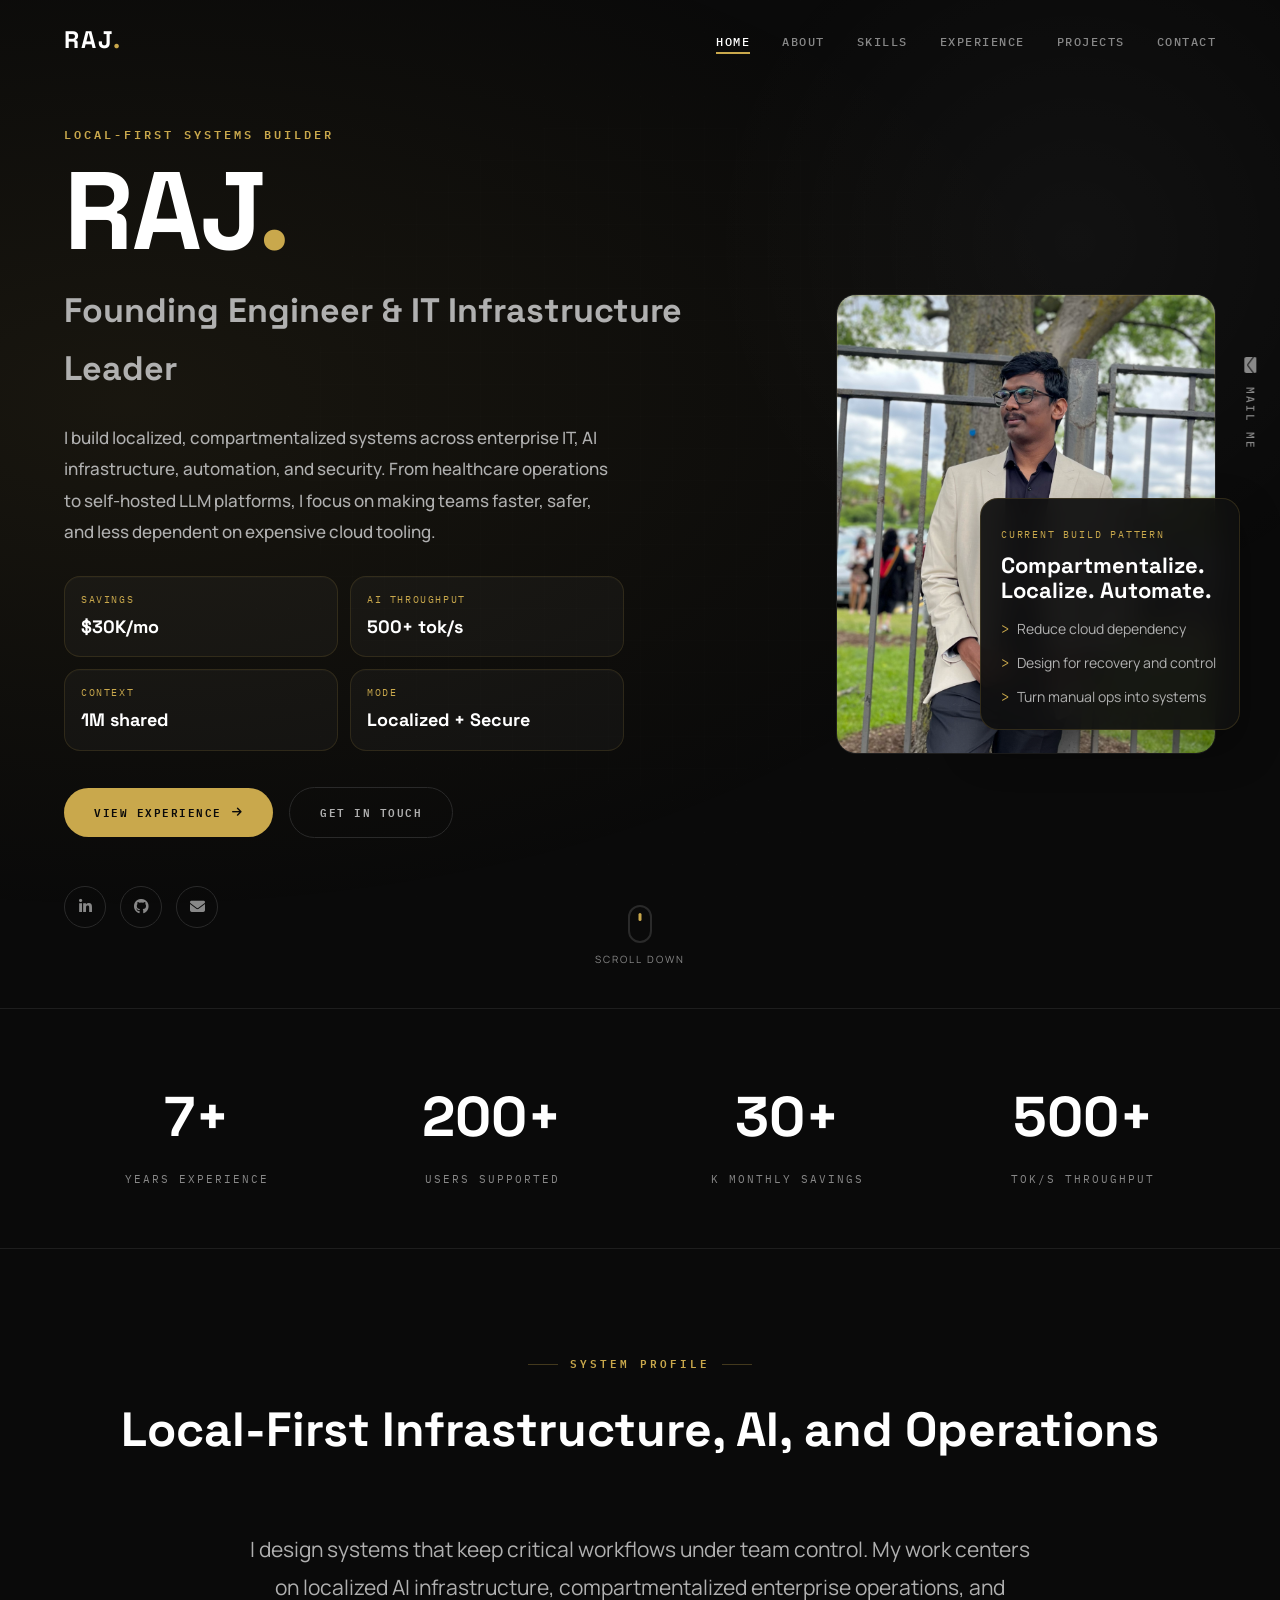
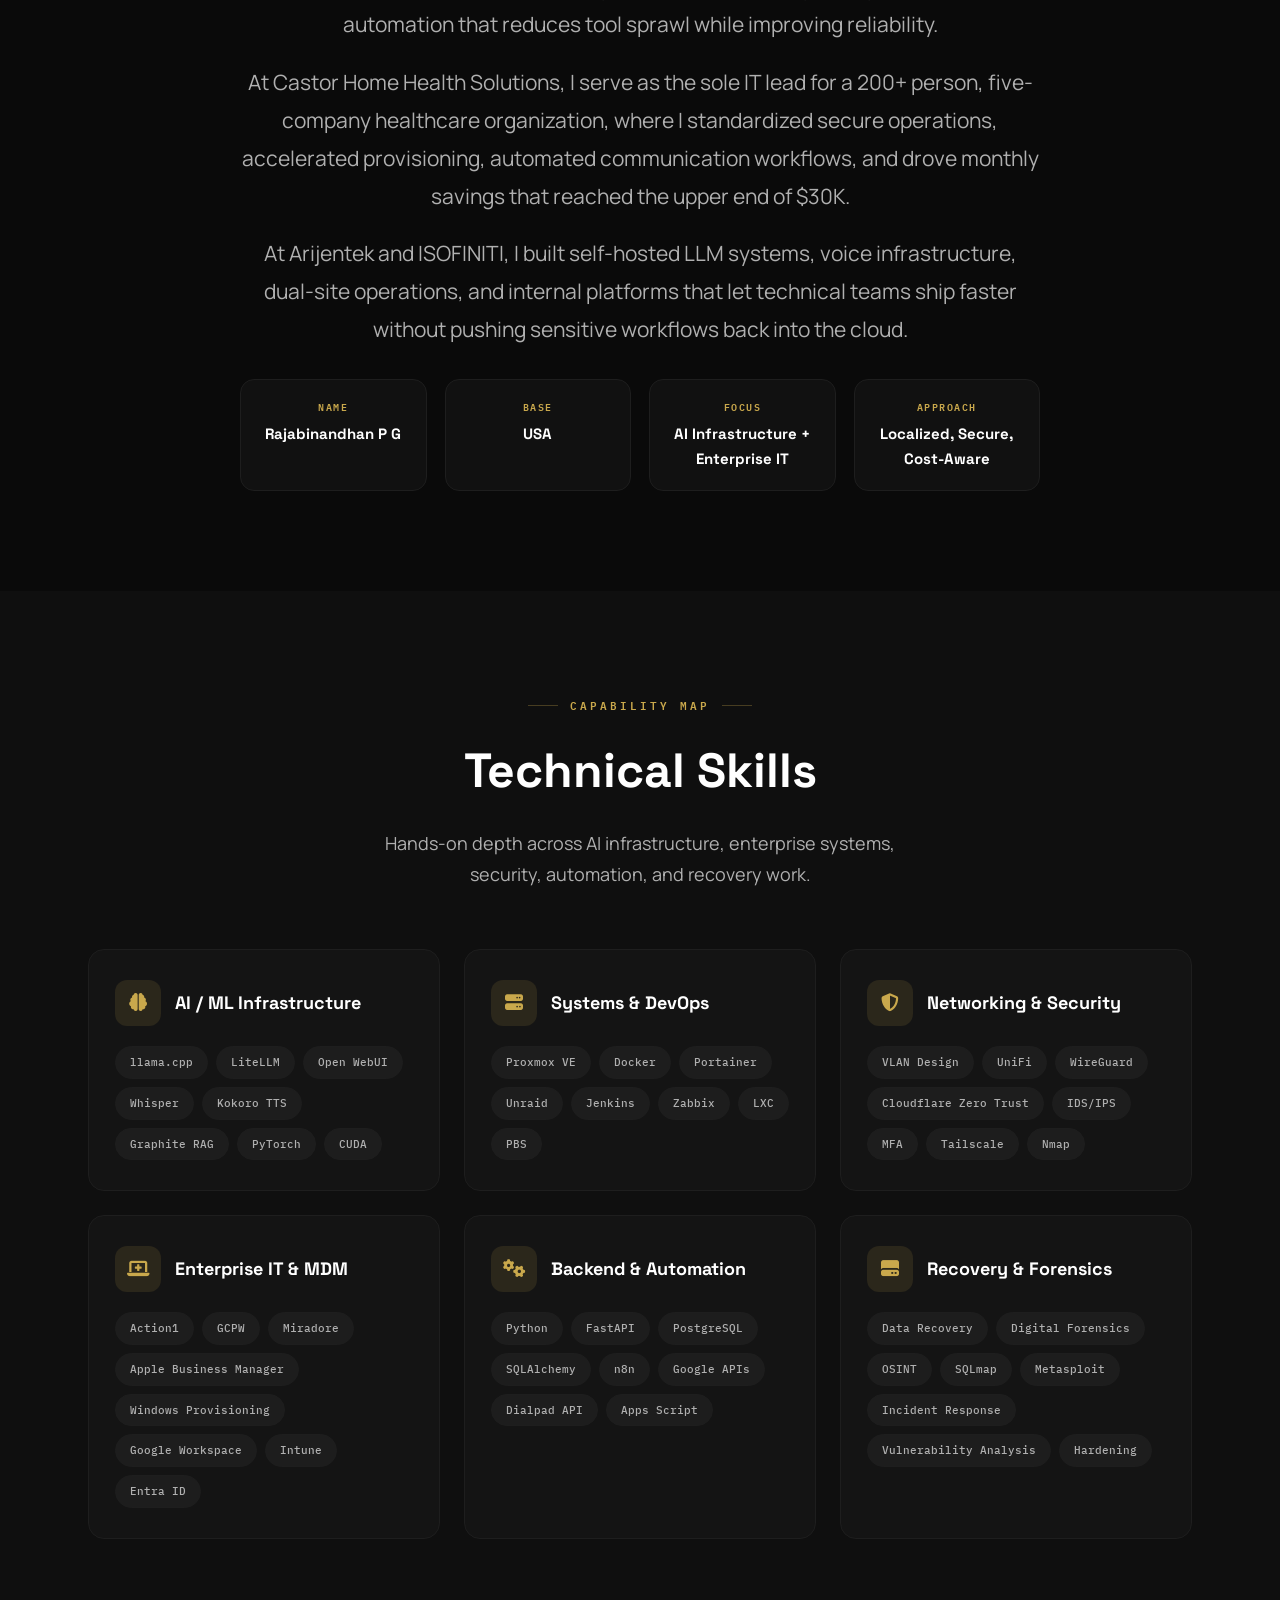
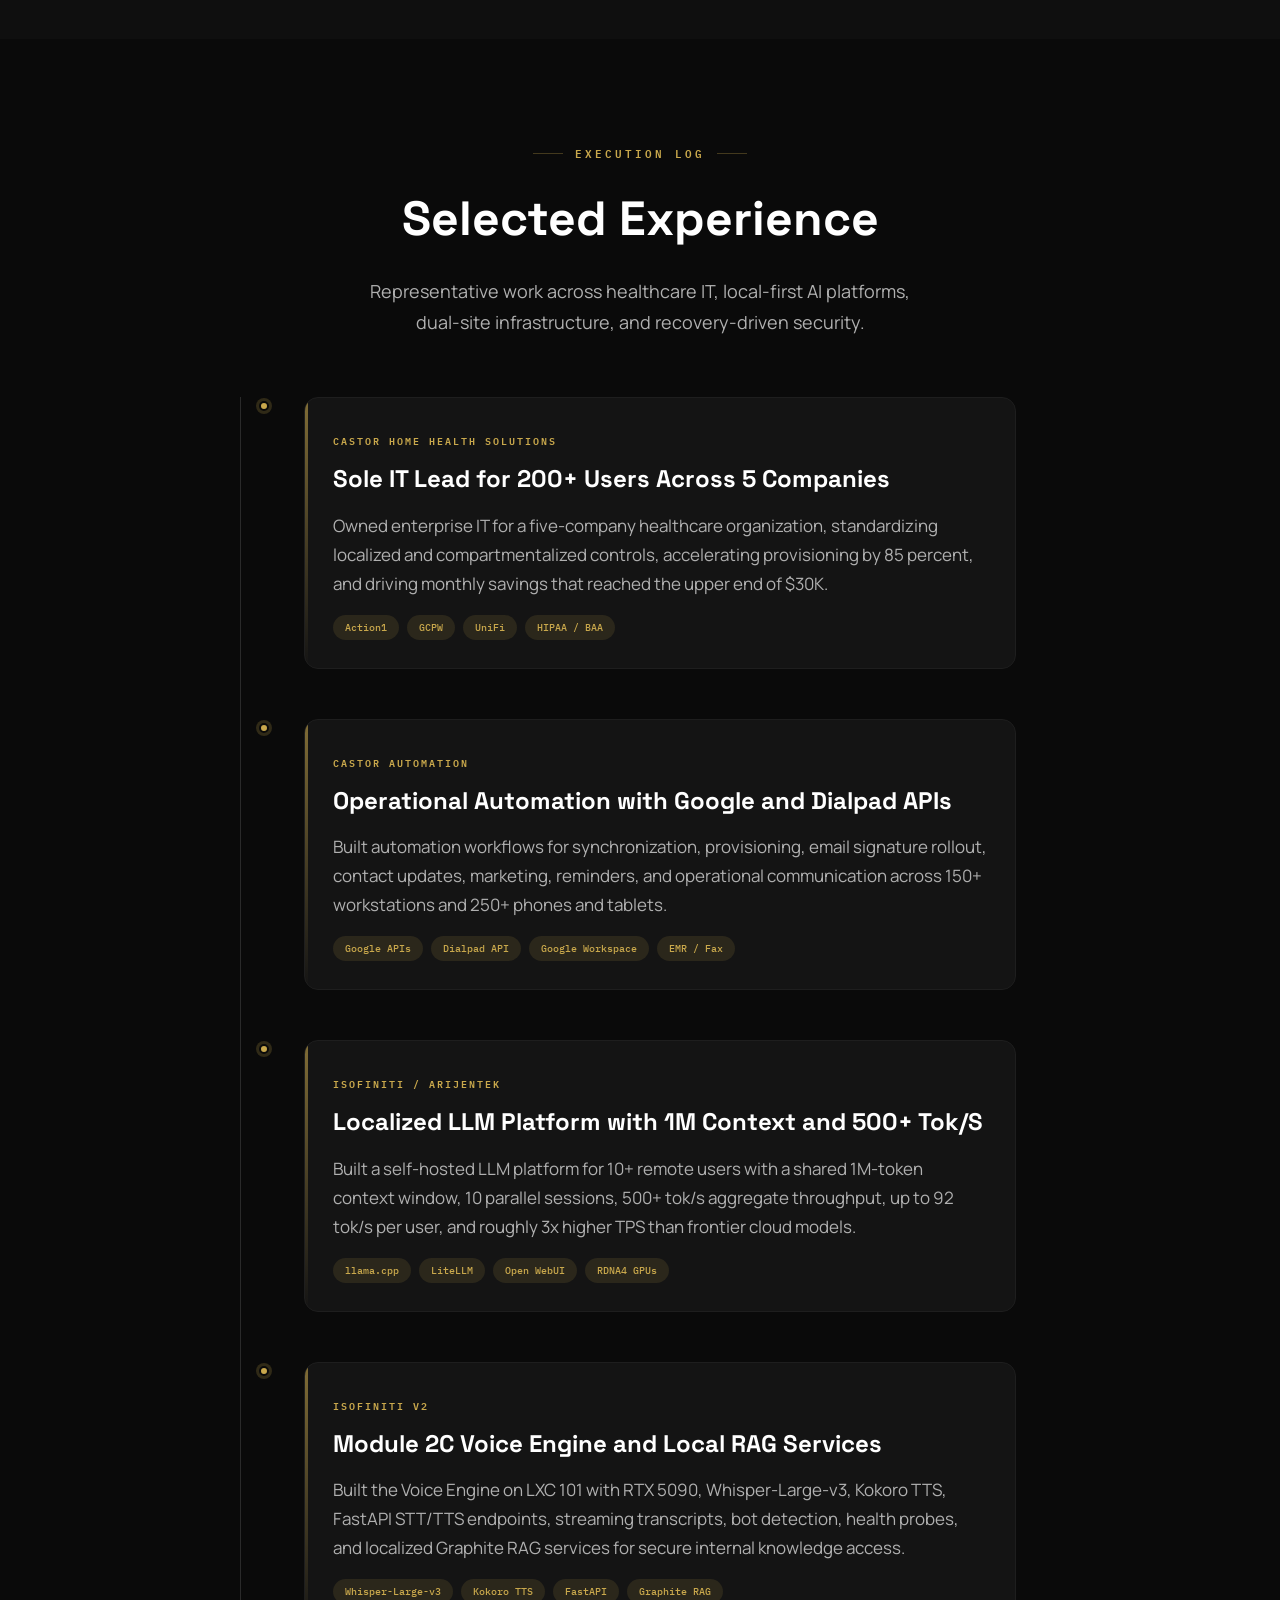
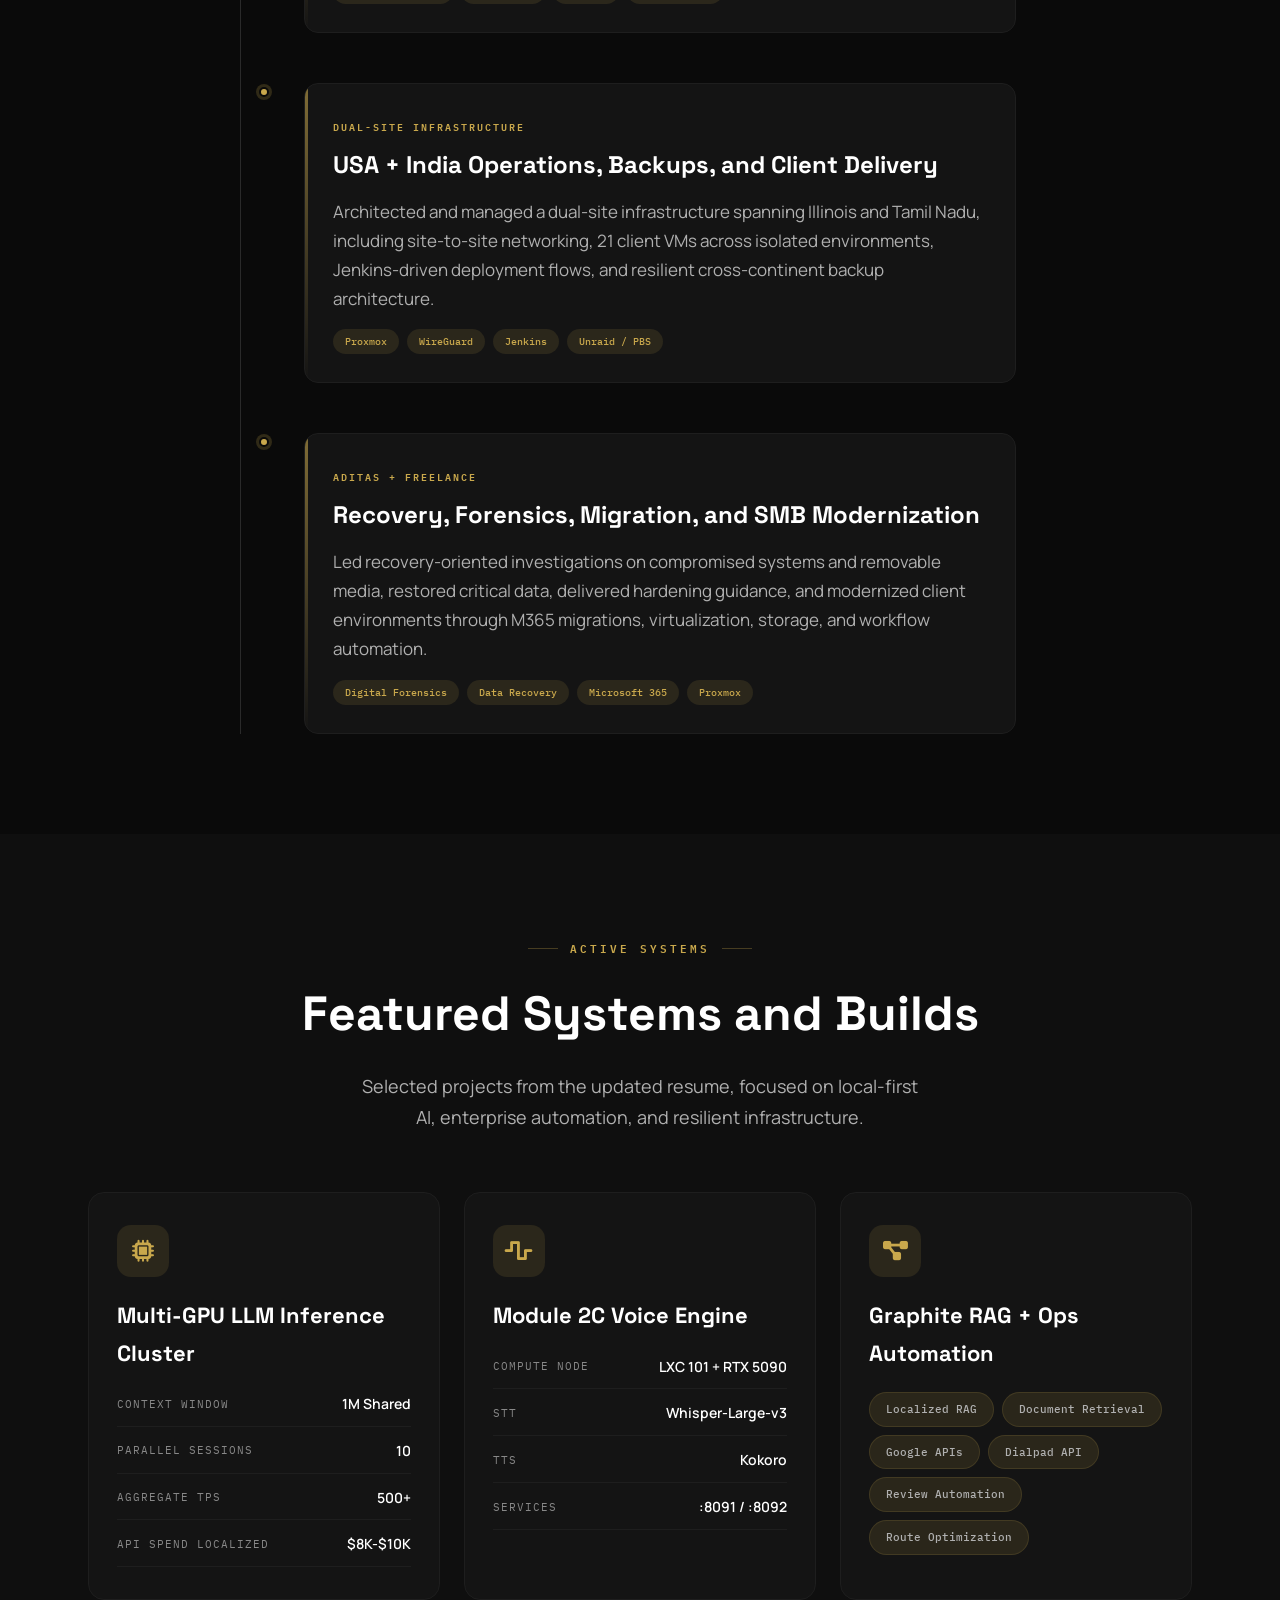
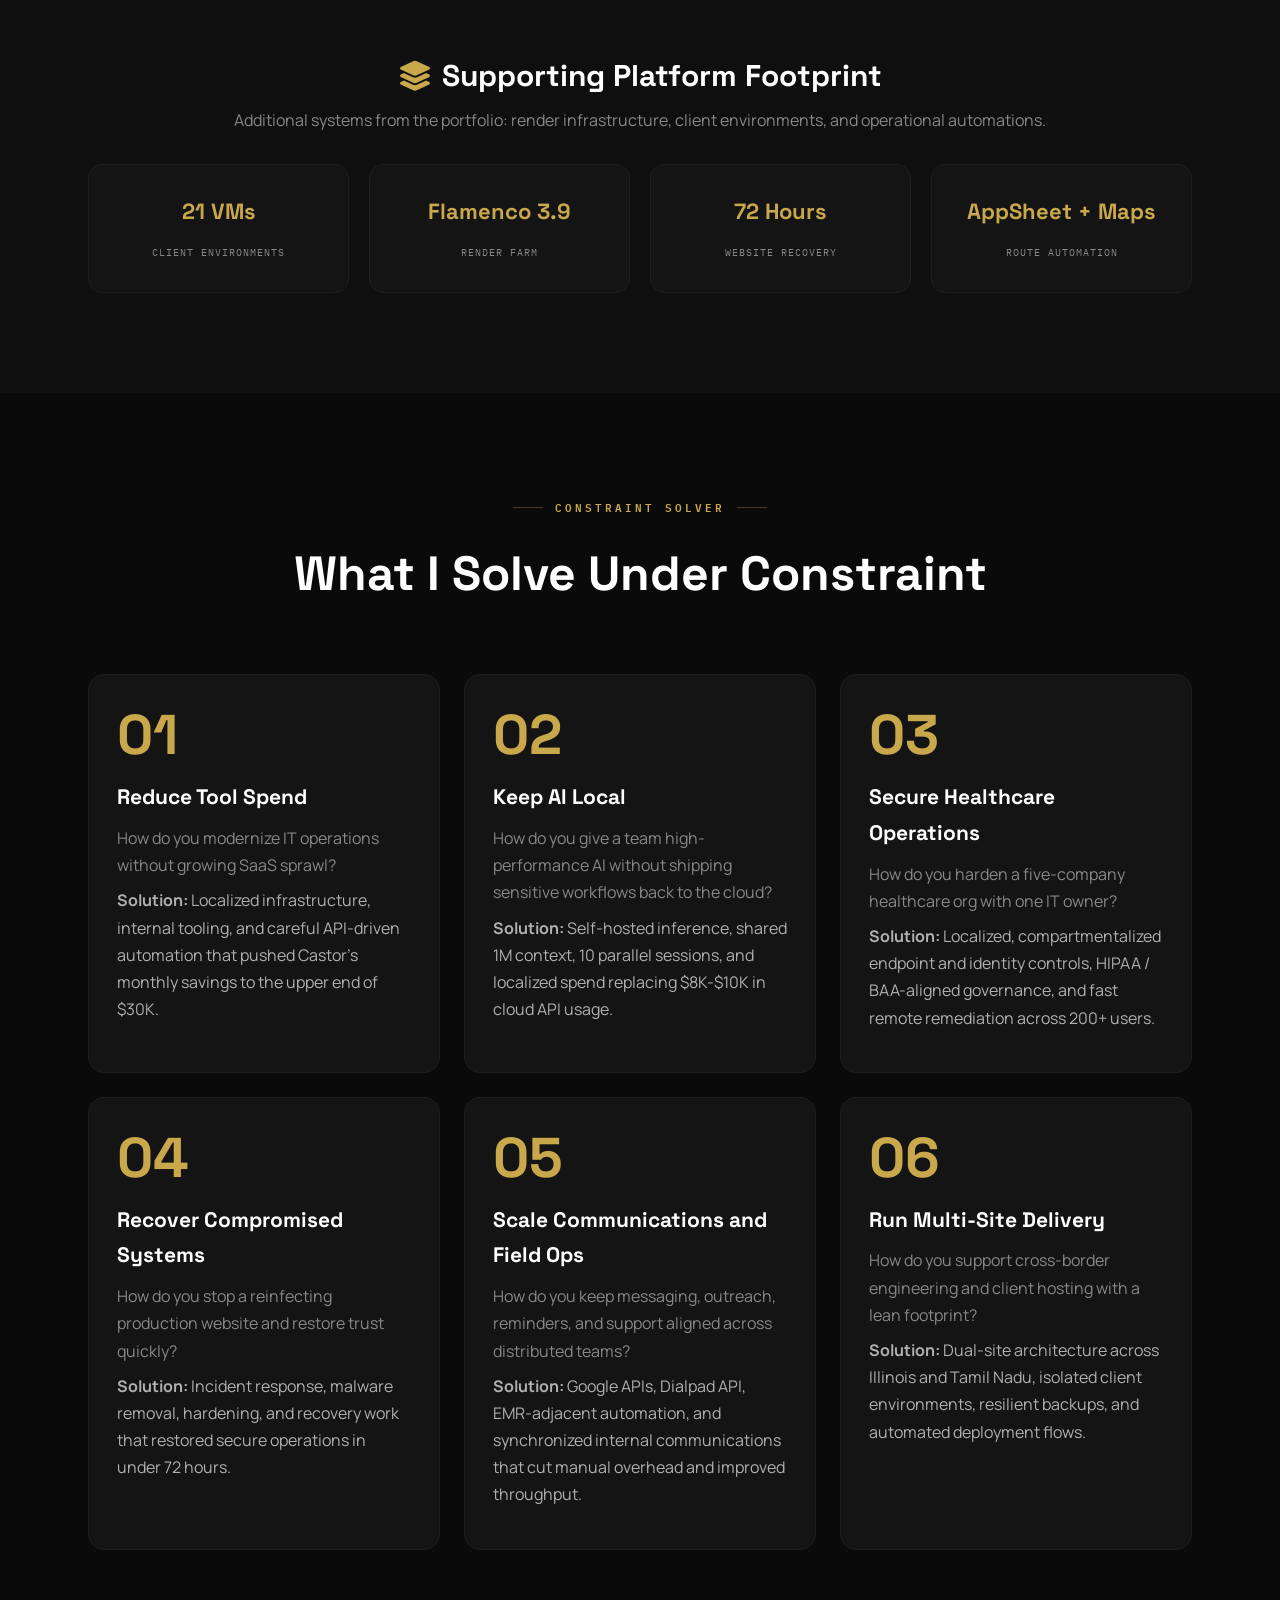
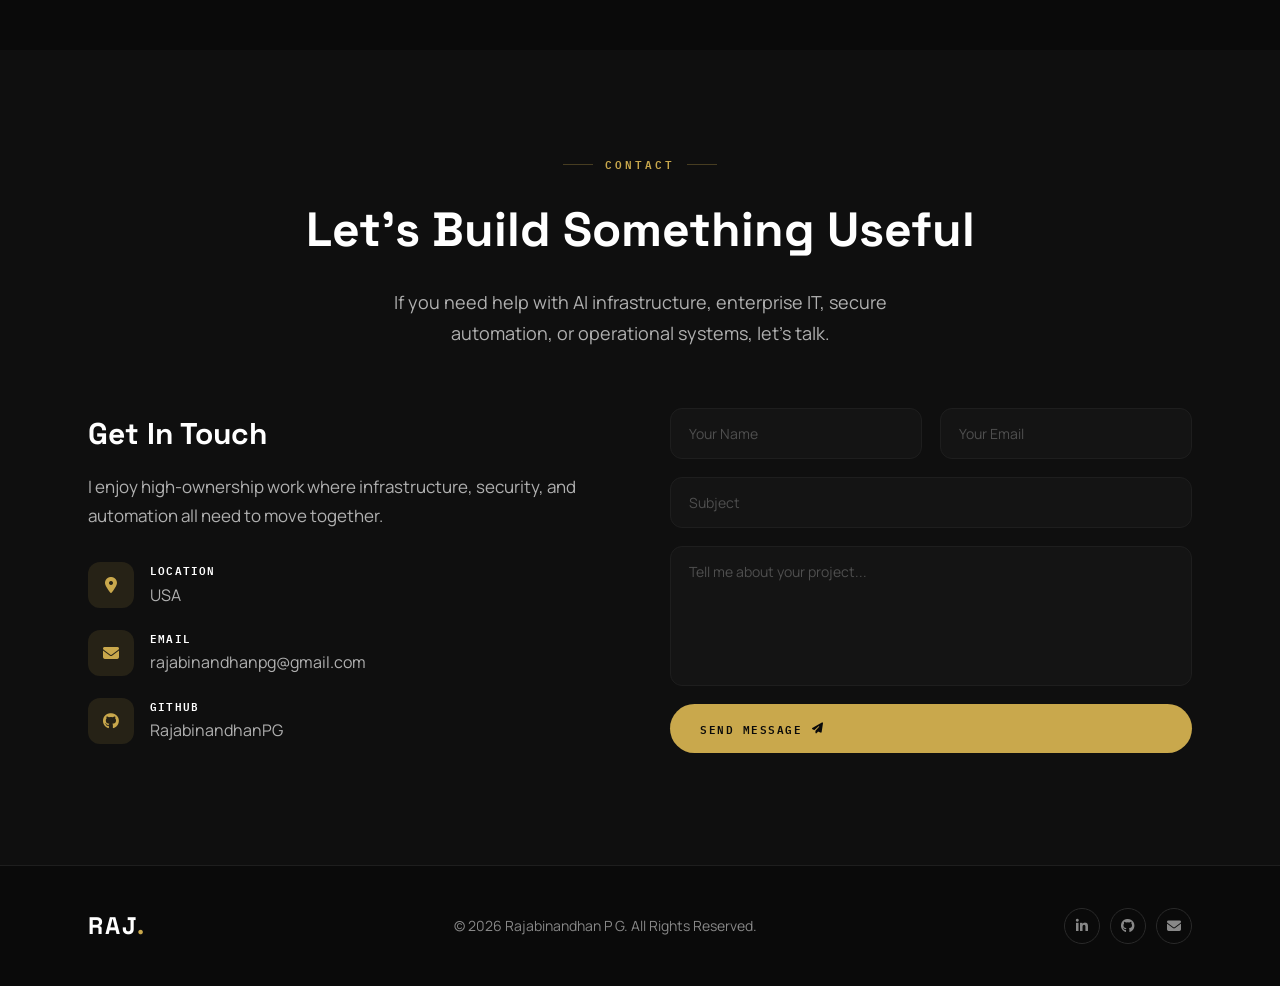
==== commit 1ca6382b: "Polished layout" ====
--- a/index.html
+++ b/index.html
@@ -7,7 +7,8 @@
   <title>Rajabinandhan P G | Founding Engineer & IT Infrastructure Leader</title>
   <link rel="stylesheet" href="style.css">
   <link rel="stylesheet" href="https://cdnjs.cloudflare.com/ajax/libs/font-awesome/6.5.0/css/all.min.css">
-  <link href="https://fonts.googleapis.com/css2?family=Poppins:wght@300;400;500;600;700;800;900&display=swap"
+  <link
+    href="https://fonts.googleapis.com/css2?family=IBM+Plex+Mono:wght@400;500;600&family=Manrope:wght@400;500;600;700;800&family=Space+Grotesk:wght@500;700&display=swap"
     rel="stylesheet">
   <link href="https://unpkg.com/aos@2.3.1/dist/aos.css" rel="stylesheet">
 </head>
@@ -36,12 +37,30 @@
   <section class="hero" id="home">
     <div class="container hero-container">
       <div class="hero-content">
-        <span class="hero-greeting" data-aos="fade-down" data-aos-delay="100">Hello, I'm</span>
+        <span class="hero-greeting" data-aos="fade-down" data-aos-delay="100">Local-First Systems Builder</span>
         <h1 data-aos="fade-up" data-aos-delay="200">RAJ<span>.</span></h1>
         <h2 class="hero-title" data-aos="fade-up" data-aos-delay="300">Founding Engineer & IT Infrastructure Leader</h2>
         <p data-aos="fade-up" data-aos-delay="400">I build localized, compartmentalized systems across enterprise IT,
           AI infrastructure, automation, and security. From healthcare operations to self-hosted LLM platforms, I focus
           on making teams faster, safer, and less dependent on expensive cloud tooling.</p>
+        <div class="hero-signals" data-aos="fade-up" data-aos-delay="450">
+          <div class="signal-pill">
+            <span class="signal-label">Savings</span>
+            <span class="signal-value">$30K/mo</span>
+          </div>
+          <div class="signal-pill">
+            <span class="signal-label">AI Throughput</span>
+            <span class="signal-value">500+ tok/s</span>
+          </div>
+          <div class="signal-pill">
+            <span class="signal-label">Context</span>
+            <span class="signal-value">1M shared</span>
+          </div>
+          <div class="signal-pill">
+            <span class="signal-label">Mode</span>
+            <span class="signal-value">Localized + Secure</span>
+          </div>
+        </div>
         <div class="hero-buttons" data-aos="fade-up" data-aos-delay="500">
           <a href="#experience" class="btn btn-primary">VIEW EXPERIENCE <i class="fas fa-arrow-right"></i></a>
           <a href="#contact" class="btn btn-secondary">GET IN TOUCH</a>
@@ -58,6 +77,15 @@
         <div class="image-wrapper">
           <img src="IMG_8828.png" alt="Rajabinandhan P G portrait">
         </div>
+        <div class="system-card" data-aos="fade-left" data-aos-delay="450">
+          <span class="system-card-label">Current Build Pattern</span>
+          <h3>Compartmentalize. Localize. Automate.</h3>
+          <ul class="system-card-list">
+            <li>Reduce cloud dependency</li>
+            <li>Design for recovery and control</li>
+            <li>Turn manual ops into systems</li>
+          </ul>
+        </div>
       </div>
     </div>
 
@@ -98,7 +126,7 @@
   <section class="about-section" id="about">
     <div class="container">
       <div class="section-header" data-aos="fade-up">
-        <span class="label">About Me</span>
+        <span class="label">System Profile</span>
         <h2>Local-First Infrastructure, AI, and Operations</h2>
       </div>
       <div class="about-text-full" data-aos="fade-up" data-aos-delay="200">
@@ -137,7 +165,7 @@
   <section class="skills-section" id="skills">
     <div class="container">
       <div class="section-header" data-aos="fade-up">
-        <span class="label">Expertise</span>
+        <span class="label">Capability Map</span>
         <h2>Technical Skills</h2>
         <p>Hands-on depth across AI infrastructure, enterprise systems, security, automation, and recovery work.</p>
       </div>
@@ -245,7 +273,7 @@
   <section class="experience-section" id="experience">
     <div class="container">
       <div class="section-header" data-aos="fade-up">
-        <span class="label">Experience</span>
+        <span class="label">Execution Log</span>
         <h2>Selected Experience</h2>
         <p>Representative work across healthcare IT, local-first AI platforms, dual-site infrastructure, and recovery-driven security.</p>
       </div>
@@ -353,7 +381,7 @@
   <section class="ai-section" id="projects">
     <div class="container">
       <div class="section-header" data-aos="fade-up">
-        <span class="label">Projects</span>
+        <span class="label">Active Systems</span>
         <h2>Featured Systems and Builds</h2>
         <p>Selected projects from the updated resume, focused on local-first AI, enterprise automation, and resilient infrastructure.</p>
       </div>
@@ -446,7 +474,7 @@
   <section class="problems-section" id="impact">
     <div class="container">
       <div class="section-header">
-        <span class="label">Impact</span>
+        <span class="label">Constraint Solver</span>
         <h2>What I Solve Under Constraint</h2>
       </div>
       <div class="problems-grid">
--- a/style.css
+++ b/style.css
@@ -19,7 +19,15 @@
   --text-light: #b0b0b0;
   --text-white: #e8e8e8;
   --white: #ffffff;
-  --font: 'Poppins', sans-serif;
+  --font-heading: 'Space Grotesk', sans-serif;
+  --font-body: 'Manrope', sans-serif;
+  --font-mono: 'IBM Plex Mono', monospace;
+  --fs-body: 16px;
+  --fs-body-lg: clamp(17px, 1.25vw, 20px);
+  --fs-label: 11px;
+  --fs-card-title: clamp(18px, 2vw, 22px);
+  --fs-section: clamp(30px, 4vw, 48px);
+  --fs-hero: clamp(64px, 9vw, 110px);
   --transition: 0.35s cubic-bezier(0.4, 0, 0.2, 1);
 }
 
@@ -29,12 +37,28 @@
 }
 
 body {
-  font-family: var(--font);
+  font-family: var(--font-body);
   background: var(--bg);
   color: var(--text);
   overflow-x: hidden;
   line-height: 1.7;
   -webkit-font-smoothing: antialiased;
+  font-size: var(--fs-body);
+  position: relative;
+}
+
+body::before {
+  content: '';
+  position: fixed;
+  inset: 0;
+  pointer-events: none;
+  background-image:
+    linear-gradient(rgba(255,255,255,0.025) 1px, transparent 1px),
+    linear-gradient(90deg, rgba(255,255,255,0.025) 1px, transparent 1px);
+  background-size: 32px 32px;
+  mask-image: radial-gradient(circle at center, black 28%, transparent 88%);
+  opacity: 0.45;
+  z-index: -1;
 }
 
 a { text-decoration: none; color: inherit; }
@@ -74,6 +98,7 @@
 }
 
 .logo {
+  font-family: var(--font-heading);
   font-size: 24px;
   font-weight: 900;
   color: var(--white);
@@ -86,6 +111,7 @@
 .nav-links { display: flex; gap: 32px; align-items: center; }
 
 .nav-links a {
+  font-family: var(--font-mono);
   font-size: 12px;
   font-weight: 500;
   color: var(--text);
@@ -138,7 +164,9 @@
   min-height: 100vh;
   padding: 120px 0 80px;
   position: relative;
-  background: radial-gradient(ellipse at 10% 40%, rgba(201, 168, 76, 0.04) 0%, transparent 60%);
+  background:
+    radial-gradient(ellipse at 10% 40%, rgba(201, 168, 76, 0.08) 0%, transparent 60%),
+    radial-gradient(circle at 84% 24%, rgba(255, 255, 255, 0.035) 0%, transparent 28%);
 }
 
 .hero-container {
@@ -152,8 +180,9 @@
 
 .hero-greeting {
   display: inline-block;
-  font-size: 16px;
-  font-weight: 800;
+  font-family: var(--font-mono);
+  font-size: 12px;
+  font-weight: 600;
   color: var(--primary);
   letter-spacing: 3px;
   text-transform: uppercase;
@@ -161,7 +190,8 @@
 }
 
 .hero-content h1 {
-  font-size: clamp(56px, 8vw, 100px);
+  font-family: var(--font-heading);
+  font-size: var(--fs-hero);
   font-weight: 900;
   color: var(--white);
   line-height: 1;
@@ -172,7 +202,8 @@
 .hero-content h1 span { color: var(--primary); }
 
 .hero-title {
-  font-size: clamp(22px, 3vw, 30px);
+  font-family: var(--font-heading);
+  font-size: clamp(24px, 3vw, 34px);
   font-weight: 700;
   color: var(--text-light);
   margin-bottom: 24px;
@@ -180,14 +211,48 @@
 }
 
 .hero-content p {
-  font-size: 18px;
+  font-size: var(--fs-body-lg);
   font-weight: 500;
-  line-height: 1.8;
-  margin-bottom: 40px;
+  line-height: 1.85;
+  margin-bottom: 28px;
   max-width: 560px;
   color: var(--text-light);
 }
 
+.hero-signals {
+  display: grid;
+  grid-template-columns: repeat(2, minmax(0, 1fr));
+  gap: 12px;
+  max-width: 560px;
+  margin-bottom: 36px;
+}
+
+.signal-pill {
+  background: rgba(255, 255, 255, 0.03);
+  border: 1px solid rgba(201, 168, 76, 0.14);
+  border-radius: 16px;
+  padding: 14px 16px;
+  display: flex;
+  flex-direction: column;
+  gap: 4px;
+  box-shadow: inset 0 1px 0 rgba(255, 255, 255, 0.02);
+}
+
+.signal-label {
+  font-family: var(--font-mono);
+  font-size: 10px;
+  text-transform: uppercase;
+  letter-spacing: 1.6px;
+  color: var(--primary);
+}
+
+.signal-value {
+  font-family: var(--font-heading);
+  font-size: 18px;
+  font-weight: 700;
+  color: var(--white);
+}
+
 .hero-buttons {
   display: flex;
   gap: 16px;
@@ -200,14 +265,14 @@
   align-items: center;
   gap: 10px;
   padding: 15px 30px;
-  font-size: 12px;
+  font-family: var(--font-mono);
+  font-size: 11px;
   font-weight: 600;
   text-transform: uppercase;
   letter-spacing: 1.5px;
   border-radius: 50px;
   transition: var(--transition);
   cursor: pointer;
-  font-family: var(--font);
   border: none;
 }
 
@@ -241,6 +306,7 @@
   display: flex;
   align-items: center;
   justify-content: center;
+  position: relative;
 }
 
 .image-wrapper {
@@ -275,6 +341,60 @@
   display: block;
 }
 
+.system-card {
+  position: absolute;
+  right: -24px;
+  bottom: 24px;
+  width: 260px;
+  padding: 20px;
+  border-radius: 18px;
+  background: rgba(15, 15, 15, 0.94);
+  border: 1px solid rgba(201, 168, 76, 0.18);
+  backdrop-filter: blur(14px);
+  box-shadow: 0 18px 40px rgba(0, 0, 0, 0.35);
+}
+
+.system-card-label {
+  display: inline-block;
+  margin-bottom: 10px;
+  font-family: var(--font-mono);
+  font-size: 10px;
+  letter-spacing: 1.8px;
+  color: var(--primary);
+  text-transform: uppercase;
+}
+
+.system-card h3 {
+  font-family: var(--font-heading);
+  font-size: 22px;
+  line-height: 1.15;
+  color: var(--white);
+  margin-bottom: 14px;
+}
+
+.system-card-list {
+  display: flex;
+  flex-direction: column;
+  gap: 10px;
+  list-style: none;
+}
+
+.system-card-list li {
+  color: var(--text-light);
+  font-size: 14px;
+  position: relative;
+  padding-left: 16px;
+}
+
+.system-card-list li::before {
+  content: '>';
+  position: absolute;
+  left: 0;
+  top: 0;
+  color: var(--primary);
+  font-family: var(--font-mono);
+}
+
 .social-link {
   width: 42px;
   height: 42px;
@@ -306,7 +426,8 @@
   align-items: center;
   gap: 12px;
   color: var(--text);
-  font-size: 12px;
+  font-family: var(--font-mono);
+  font-size: 11px;
   font-weight: 500;
   letter-spacing: 2px;
   text-transform: uppercase;
@@ -381,7 +502,8 @@
 }
 
 .stat-item h3 {
-  font-size: 42px;
+  font-family: var(--font-heading);
+  font-size: clamp(38px, 5vw, 56px);
   font-weight: 800;
   color: var(--white);
   margin-bottom: 6px;
@@ -390,7 +512,8 @@
 .stat-item h3 span { color: var(--primary); }
 
 .stat-item p {
-  font-size: 12px;
+  font-family: var(--font-mono);
+  font-size: 11px;
   text-transform: uppercase;
   letter-spacing: 2px;
   color: var(--text);
@@ -406,7 +529,8 @@
 
 .section-header .label {
   display: inline-block;
-  font-size: 12px;
+  font-family: var(--font-mono);
+  font-size: var(--fs-label);
   font-weight: 600;
   letter-spacing: 3px;
   text-transform: uppercase;
@@ -430,7 +554,8 @@
 .section-header .label::after { left: calc(100% + 12px); }
 
 .section-header h2 {
-  font-size: clamp(26px, 3.5vw, 40px);
+  font-family: var(--font-heading);
+  font-size: var(--fs-section);
   font-weight: 800;
   color: var(--white);
   margin-bottom: 16px;
@@ -439,7 +564,8 @@
 .section-header p {
   max-width: 560px;
   margin: 0 auto;
-  font-size: 17px;
+  font-size: 18px;
+  color: var(--text-light);
 }
 
 .about-text-full {
@@ -449,7 +575,7 @@
 }
 
 .about-text-full p {
-  font-size: 20px;
+  font-size: clamp(18px, 2vw, 21px);
   line-height: 1.8;
   margin-bottom: 20px;
   color: var(--text-light);
@@ -460,18 +586,23 @@
 .about-details {
   margin-top: 30px;
   display: grid;
-  grid-template-columns: 1fr 1fr;
-  gap: 16px 30px;
+  grid-template-columns: repeat(4, minmax(0, 1fr));
+  gap: 18px;
 }
 
 .detail-item {
   display: flex;
   flex-direction: column;
-  gap: 2px;
+  gap: 6px;
+  padding: 18px;
+  border-radius: 14px;
+  background: rgba(255, 255, 255, 0.03);
+  border: 1px solid var(--border);
 }
 
 .detail-label {
-  font-size: 11px;
+  font-family: var(--font-mono);
+  font-size: 10px;
   text-transform: uppercase;
   letter-spacing: 1.5px;
   color: var(--primary);
@@ -479,9 +610,10 @@
 }
 
 .detail-value {
-  font-size: 14px;
-  color: var(--white);
-  font-weight: 500;
+  font-family: var(--font-heading);
+  font-size: 15px;
+  color: var(--white);
+  font-weight: 700;
 }
 
 /* ===== SKILLS ===== */
@@ -503,7 +635,7 @@
   background: var(--bg-card);
   border: 1px solid var(--border);
   border-radius: 16px;
-  padding: 32px 28px;
+  padding: 30px 26px;
   transition: var(--transition);
 }
 
@@ -534,7 +666,8 @@
 }
 
 .skill-category-header h3 {
-  font-size: 15px;
+  font-family: var(--font-heading);
+  font-size: 18px;
   font-weight: 700;
   color: var(--white);
 }
@@ -543,7 +676,8 @@
 
 .skill-tag {
   padding: 6px 14px;
-  font-size: 12px;
+  font-family: var(--font-mono);
+  font-size: 11px;
   font-weight: 500;
   color: var(--text-light);
   background: rgba(255, 255, 255, 0.04);
@@ -607,6 +741,17 @@
   border-radius: 14px;
   padding: 28px;
   transition: var(--transition);
+  position: relative;
+  overflow: hidden;
+}
+
+.timeline-content::before {
+  content: '';
+  position: absolute;
+  inset: 0 auto 0 0;
+  width: 3px;
+  background: linear-gradient(180deg, var(--primary), transparent);
+  opacity: 0.6;
 }
 
 .timeline-content:hover {
@@ -616,7 +761,8 @@
 
 .timeline-tag {
   display: inline-block;
-  font-size: 11px;
+  font-family: var(--font-mono);
+  font-size: 10px;
   font-weight: 600;
   color: var(--primary);
   text-transform: uppercase;
@@ -625,16 +771,18 @@
 }
 
 .timeline-content h3 {
-  font-size: 18px;
+  font-family: var(--font-heading);
+  font-size: clamp(20px, 2.2vw, 24px);
   font-weight: 700;
   color: var(--white);
   margin-bottom: 12px;
 }
 
 .timeline-content p {
-  font-size: 16px;
+  font-size: 17px;
   line-height: 1.7;
   margin-bottom: 16px;
+  color: var(--text-light);
 }
 
 .timeline-tech {
@@ -644,7 +792,8 @@
 }
 
 .timeline-tech span {
-  font-size: 11px;
+  font-family: var(--font-mono);
+  font-size: 10px;
   padding: 4px 12px;
   background: var(--primary-light);
   color: var(--primary);
@@ -694,7 +843,8 @@
 }
 
 .ai-card h3 {
-  font-size: 18px;
+  font-family: var(--font-heading);
+  font-size: var(--fs-card-title);
   font-weight: 700;
   color: var(--white);
   margin-bottom: 20px;
@@ -710,10 +860,16 @@
   border-bottom: 1px solid var(--border);
 }
 
-.spec-label { font-size: 13px; color: var(--text); }
+.spec-label {
+  font-family: var(--font-mono);
+  font-size: 11px;
+  color: var(--text);
+  text-transform: uppercase;
+  letter-spacing: 1px;
+}
 
 .spec-value {
-  font-size: 13px;
+  font-size: 14px;
   font-weight: 600;
   color: var(--white);
 }
@@ -726,7 +882,8 @@
 
 .ai-cap {
   padding: 7px 16px;
-  font-size: 12px;
+  font-family: var(--font-mono);
+  font-size: 11px;
   font-weight: 500;
   color: var(--text-light);
   background: var(--primary-light);
@@ -747,7 +904,8 @@
 }
 
 .rendering-header h3 {
-  font-size: 22px;
+  font-family: var(--font-heading);
+  font-size: clamp(24px, 3vw, 30px);
   font-weight: 700;
   color: var(--white);
   display: flex;
@@ -782,14 +940,16 @@
 
 .render-stat-value {
   display: block;
-  font-size: 20px;
+  font-family: var(--font-heading);
+  font-size: 22px;
   font-weight: 800;
   color: var(--primary);
   margin-bottom: 6px;
 }
 
 .render-stat-label {
-  font-size: 12px;
+  font-family: var(--font-mono);
+  font-size: 10px;
   color: var(--text);
   text-transform: uppercase;
   letter-spacing: 1px;
@@ -838,7 +998,8 @@
 .problem-card:hover::before { opacity: 1; }
 
 .problem-number {
-  font-size: 48px;
+  font-family: var(--font-heading);
+  font-size: clamp(42px, 5vw, 56px);
   font-weight: 900;
   color: var(--primary);
   margin-bottom: 16px;
@@ -846,14 +1007,15 @@
 }
 
 .problem-card h3 {
-  font-size: 17px;
+  font-family: var(--font-heading);
+  font-size: 21px;
   font-weight: 700;
   color: var(--white);
   margin-bottom: 10px;
 }
 
 .problem-card p {
-  font-size: 15px;
+  font-size: 16px;
   line-height: 1.7;
   margin-bottom: 8px;
 }
@@ -876,13 +1038,14 @@
 }
 
 .contact-info h3 {
-  font-size: 24px;
+  font-family: var(--font-heading);
+  font-size: clamp(24px, 3vw, 30px);
   color: var(--white);
   font-weight: 700;
   margin-bottom: 14px;
 }
 
-.contact-info > p { font-size: 16px; margin-bottom: 30px; }
+.contact-info > p { font-size: 17px; margin-bottom: 30px; color: var(--text-light); }
 
 .contact-detail {
   display: flex;
@@ -905,13 +1068,16 @@
 }
 
 .contact-detail-text h4 {
-  font-size: 13px;
+  font-family: var(--font-mono);
+  font-size: 11px;
   color: var(--white);
   font-weight: 600;
   margin-bottom: 2px;
-}
-
-.contact-detail-text p { font-size: 15px; }
+  text-transform: uppercase;
+  letter-spacing: 1.2px;
+}
+
+.contact-detail-text p { font-size: 16px; color: var(--text-light); }
 
 .contact-form {
   display: flex;
@@ -933,7 +1099,7 @@
   border: 1px solid var(--border);
   border-radius: 12px;
   color: var(--white);
-  font-family: var(--font);
+  font-family: var(--font-body);
   font-size: 14px;
   transition: var(--transition);
   outline: none;
@@ -1024,10 +1190,12 @@
 
   .hero-content { max-width: 100%; }
   .hero-content p { margin: 0 auto 40px; }
+  .hero-signals { margin: 0 auto 36px; }
   .hero-buttons { justify-content: center; }
   .hero-social { justify-content: center; }
 
   .hero-image { width: 100%; display: flex; justify-content: center; margin-bottom: 30px; }
+  .system-card { right: -10px; bottom: 10px; }
 
   .email-btn { display: none; }
 
@@ -1037,6 +1205,7 @@
   .rendering-grid { grid-template-columns: repeat(2, 1fr); }
 
   .stats-container { grid-template-columns: repeat(2, 1fr); gap: 40px; }
+  .about-details { grid-template-columns: repeat(2, 1fr); }
 }
 
 @media (max-width: 768px) {
@@ -1062,6 +1231,7 @@
   .problems-grid { grid-template-columns: 1fr; }
 
   .ai-grid { grid-template-columns: 1fr; }
+  .hero-signals { grid-template-columns: 1fr; }
 
   .contact-wrapper { grid-template-columns: 1fr; }
   .form-row { grid-template-columns: 1fr; }
@@ -1079,6 +1249,11 @@
   .hero-image { width: 100%; margin-bottom: 30px; }
   .image-wrapper { width: 260px; height: 320px; }
   .image-wrapper::before { display: none; }
+  .system-card {
+    position: static;
+    width: 100%;
+    margin-top: 18px;
+  }
 }
 
 @media (max-width: 480px) {
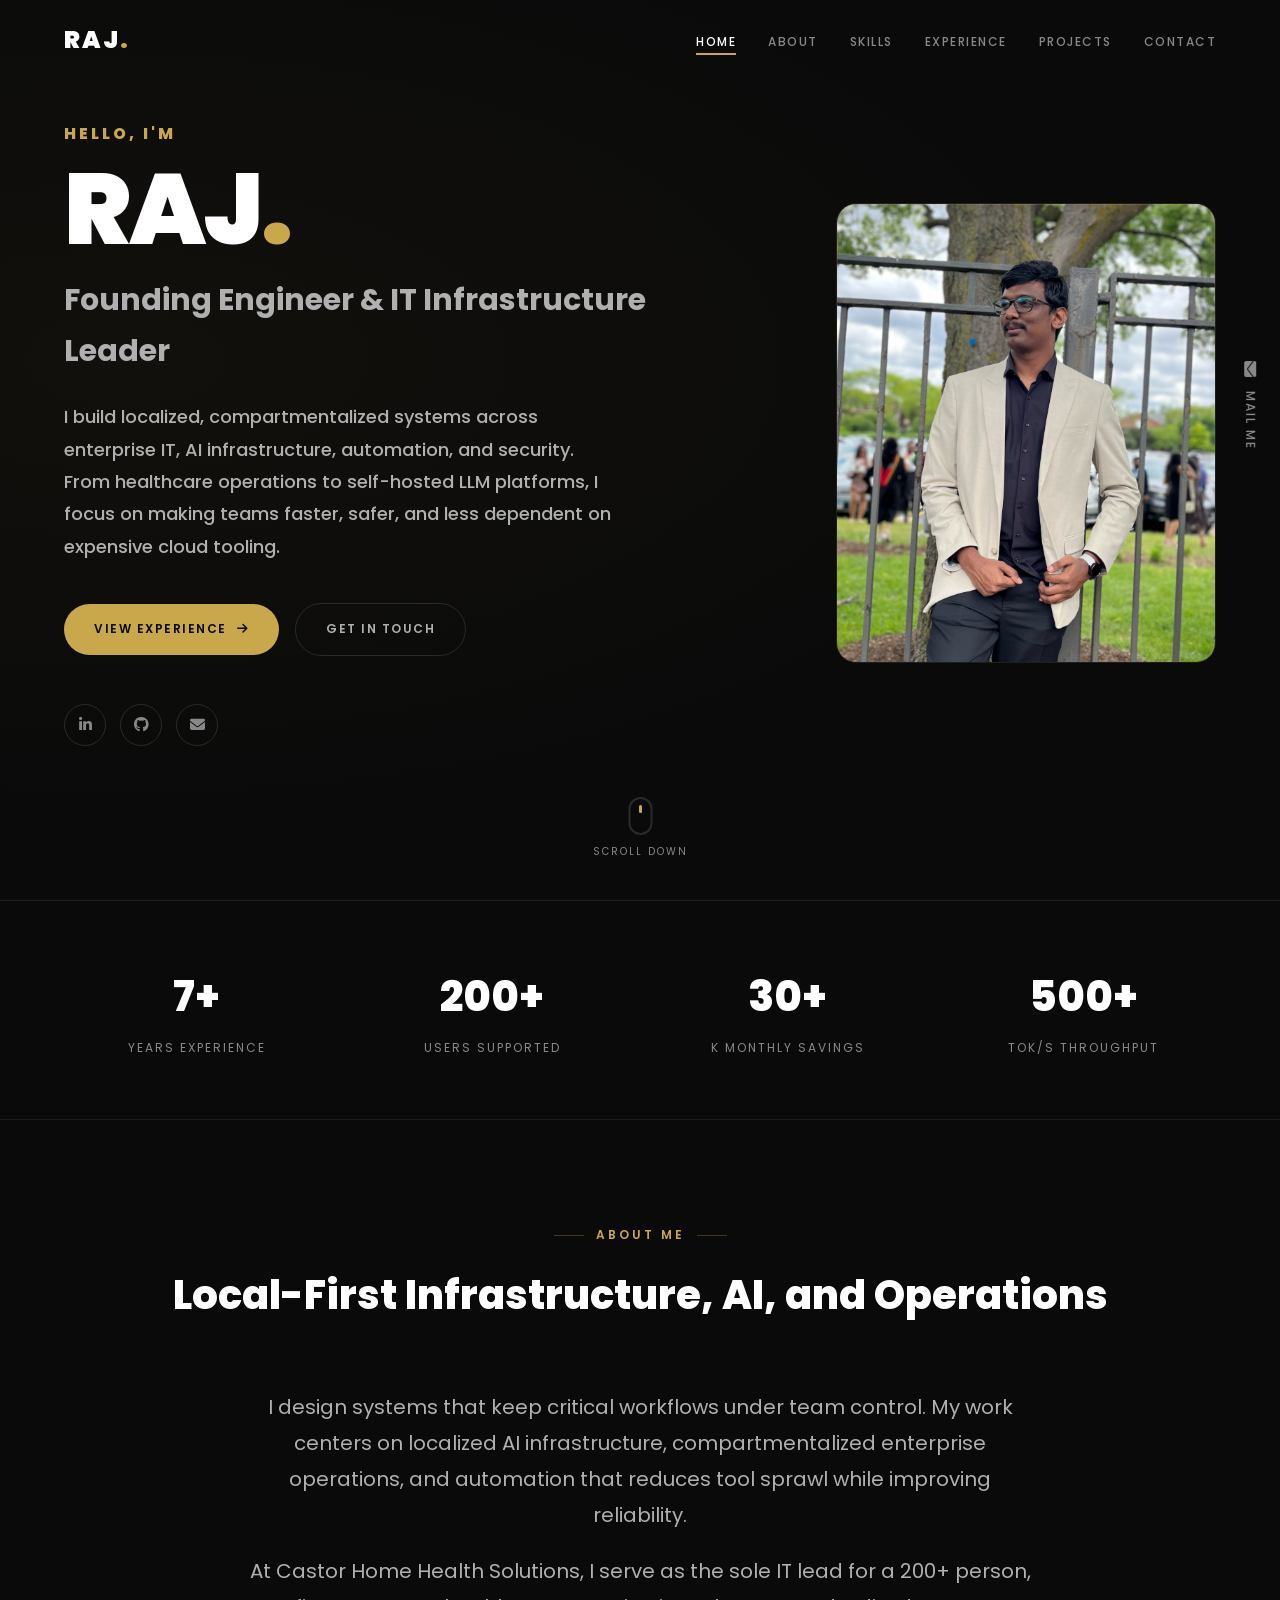
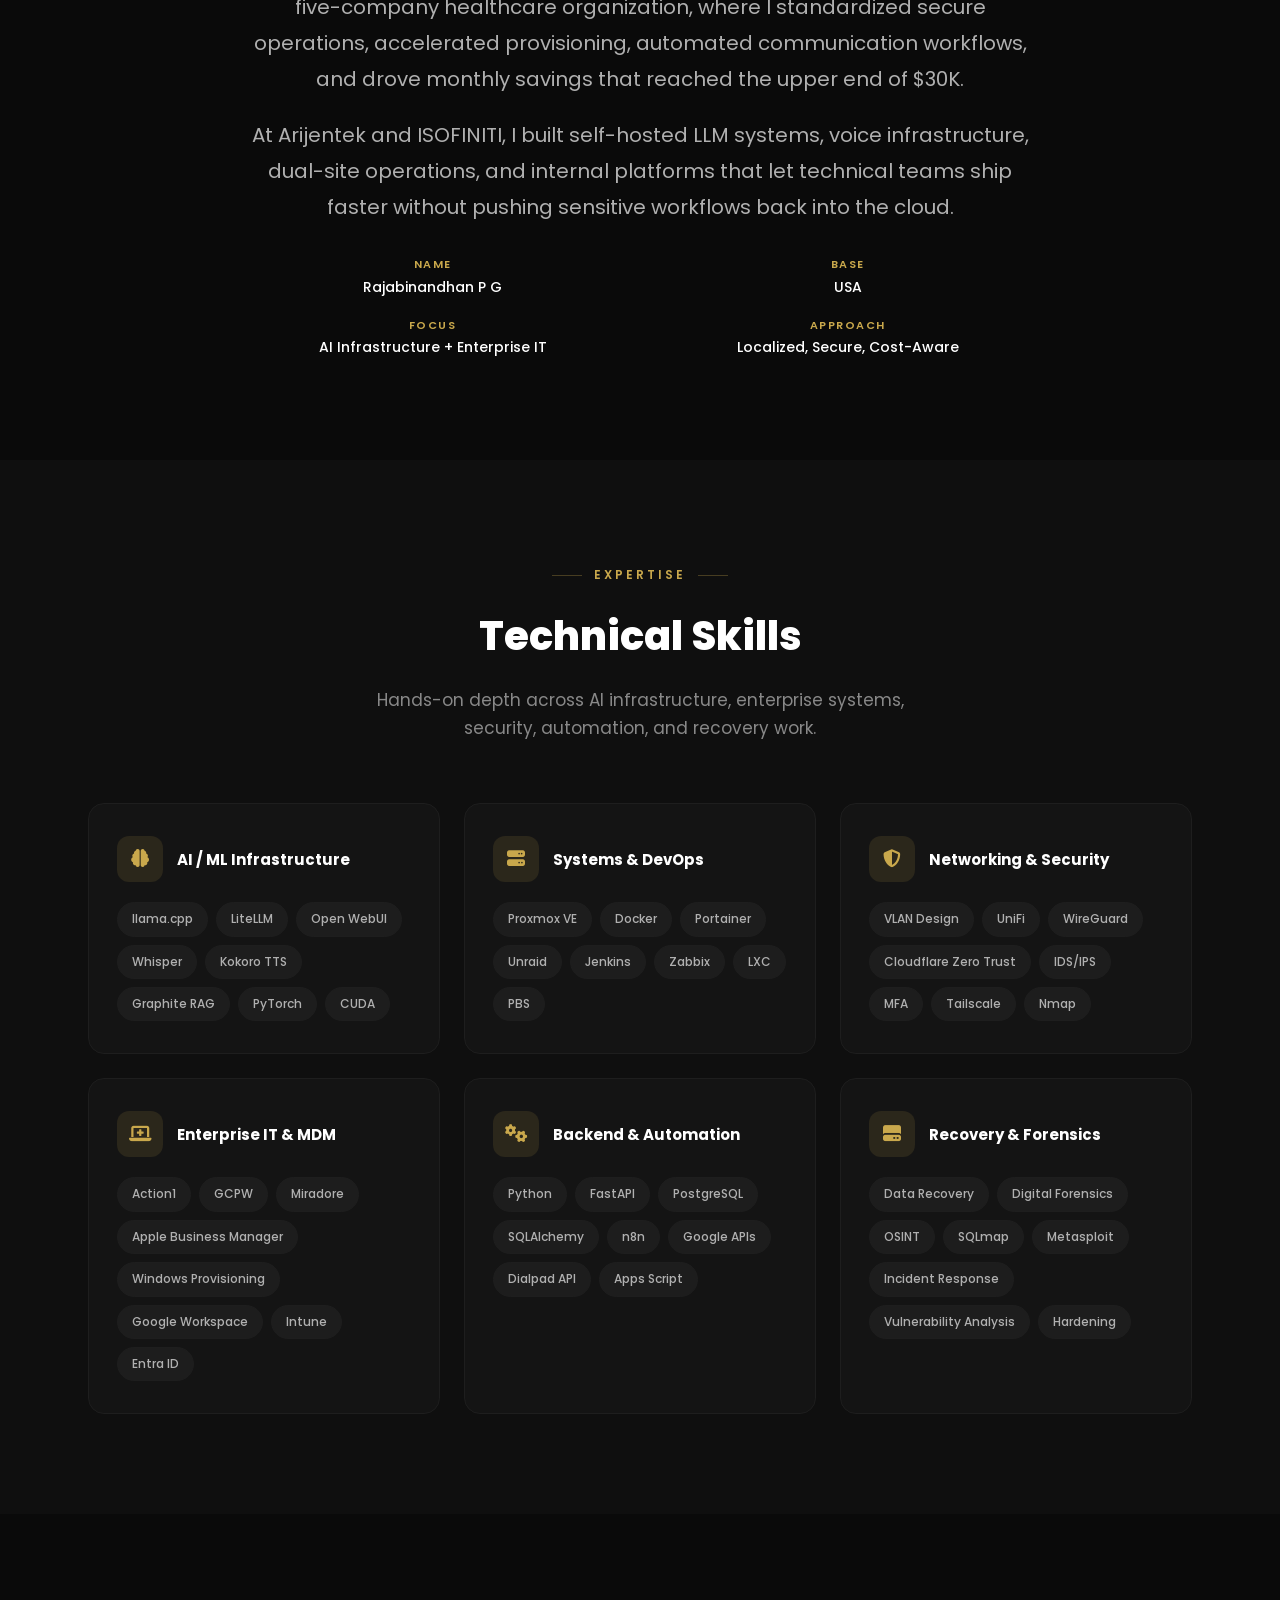
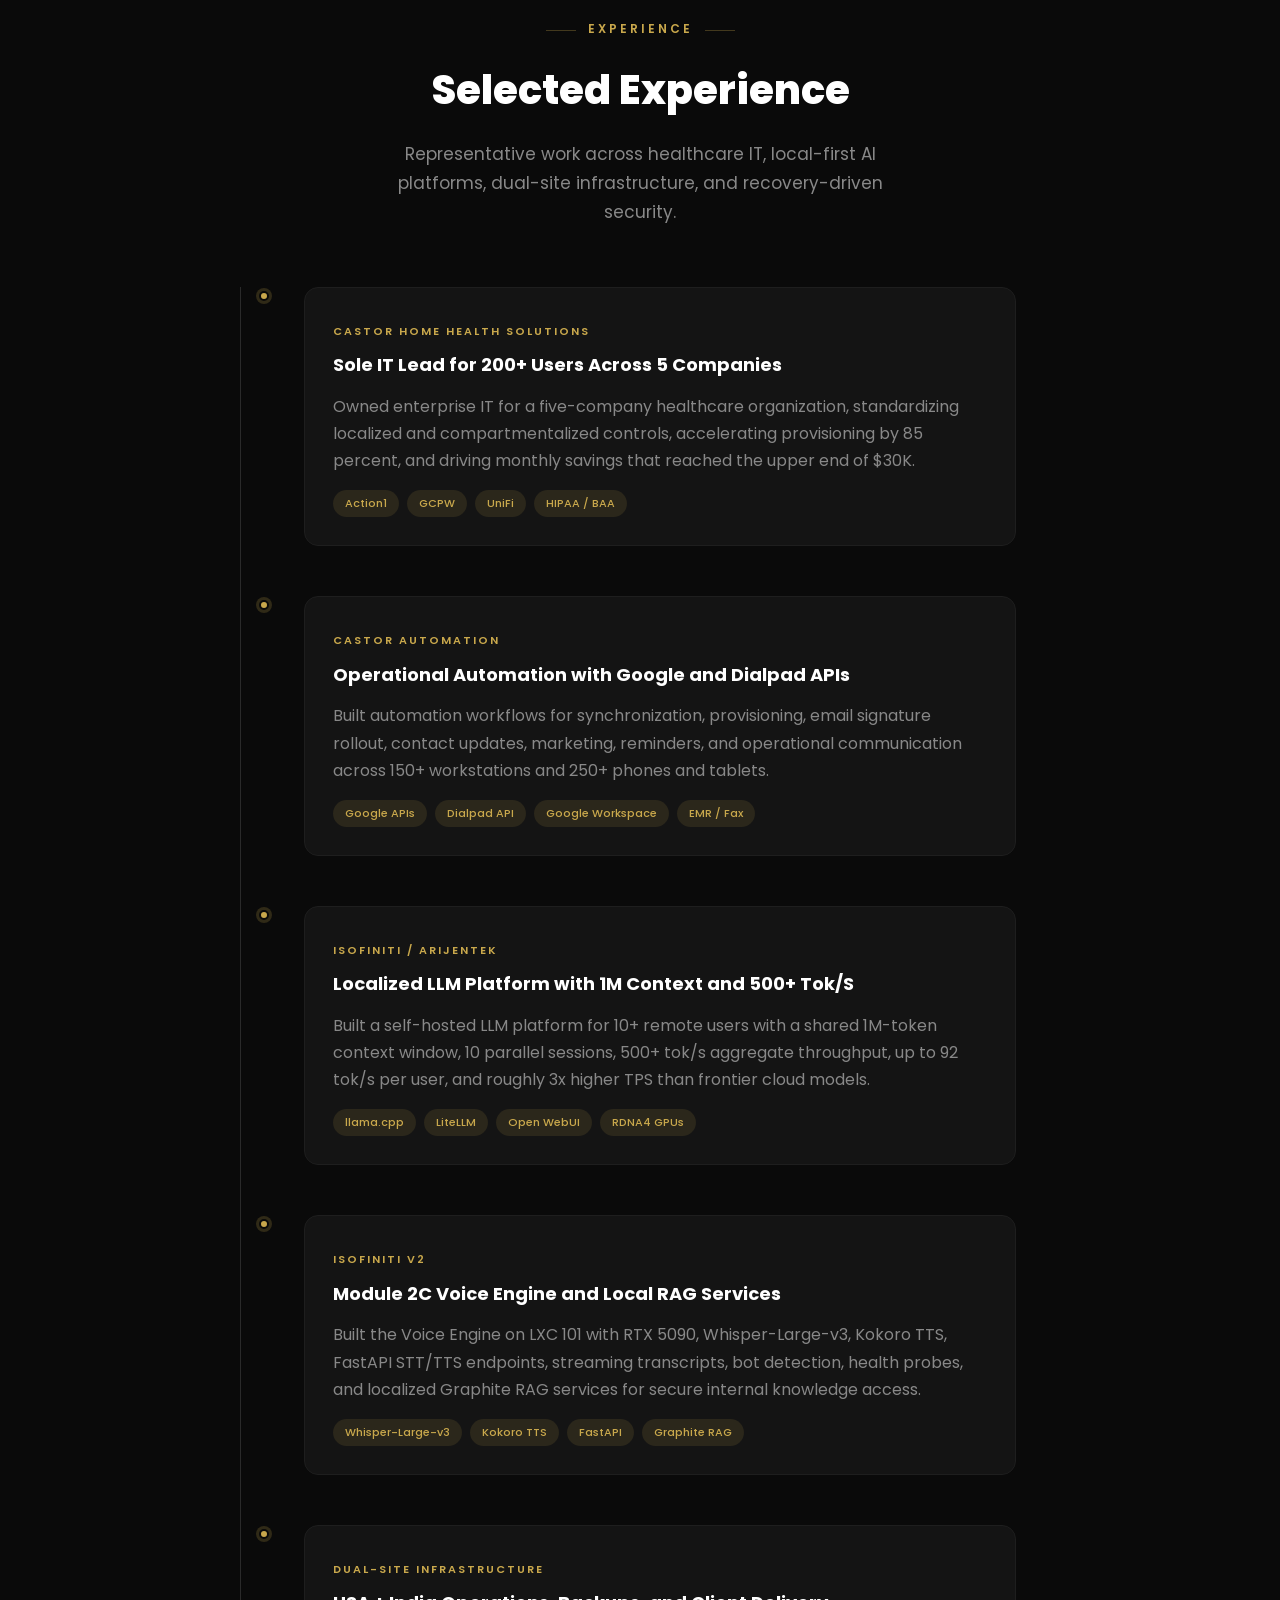
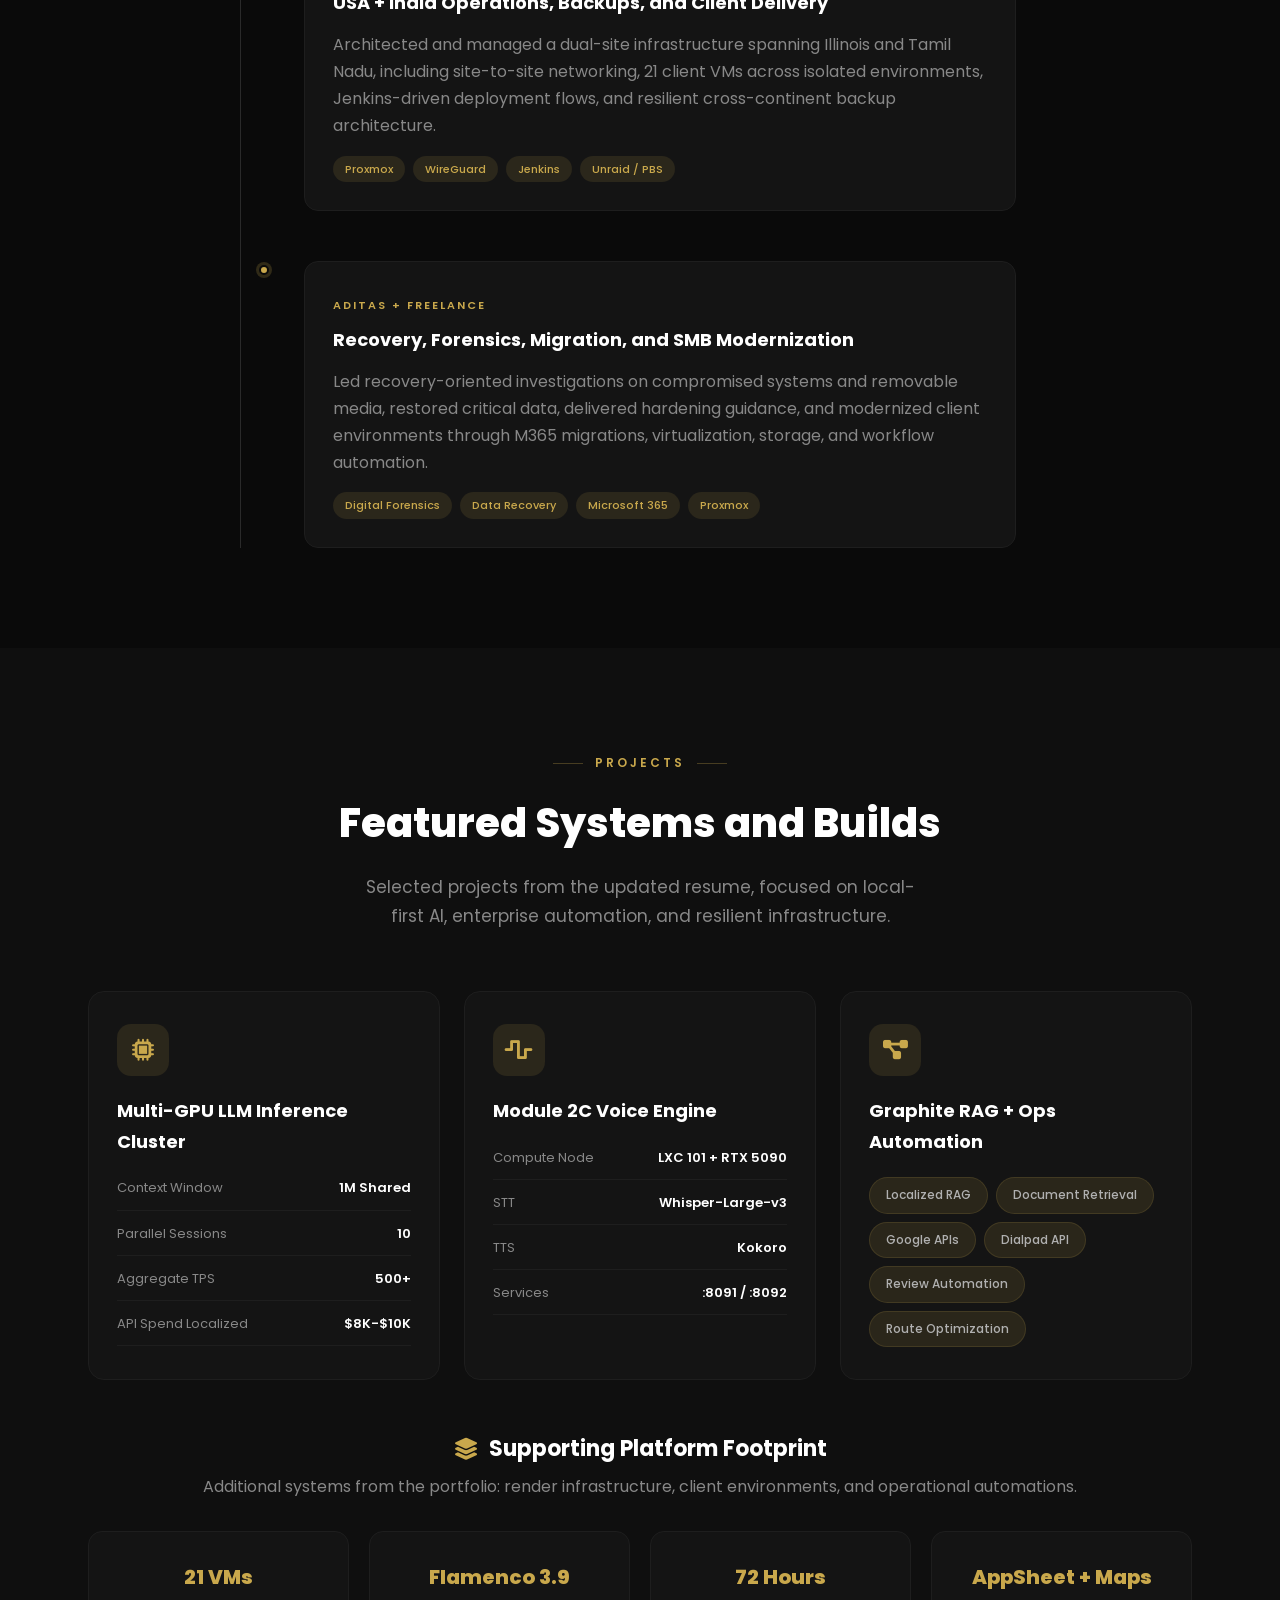
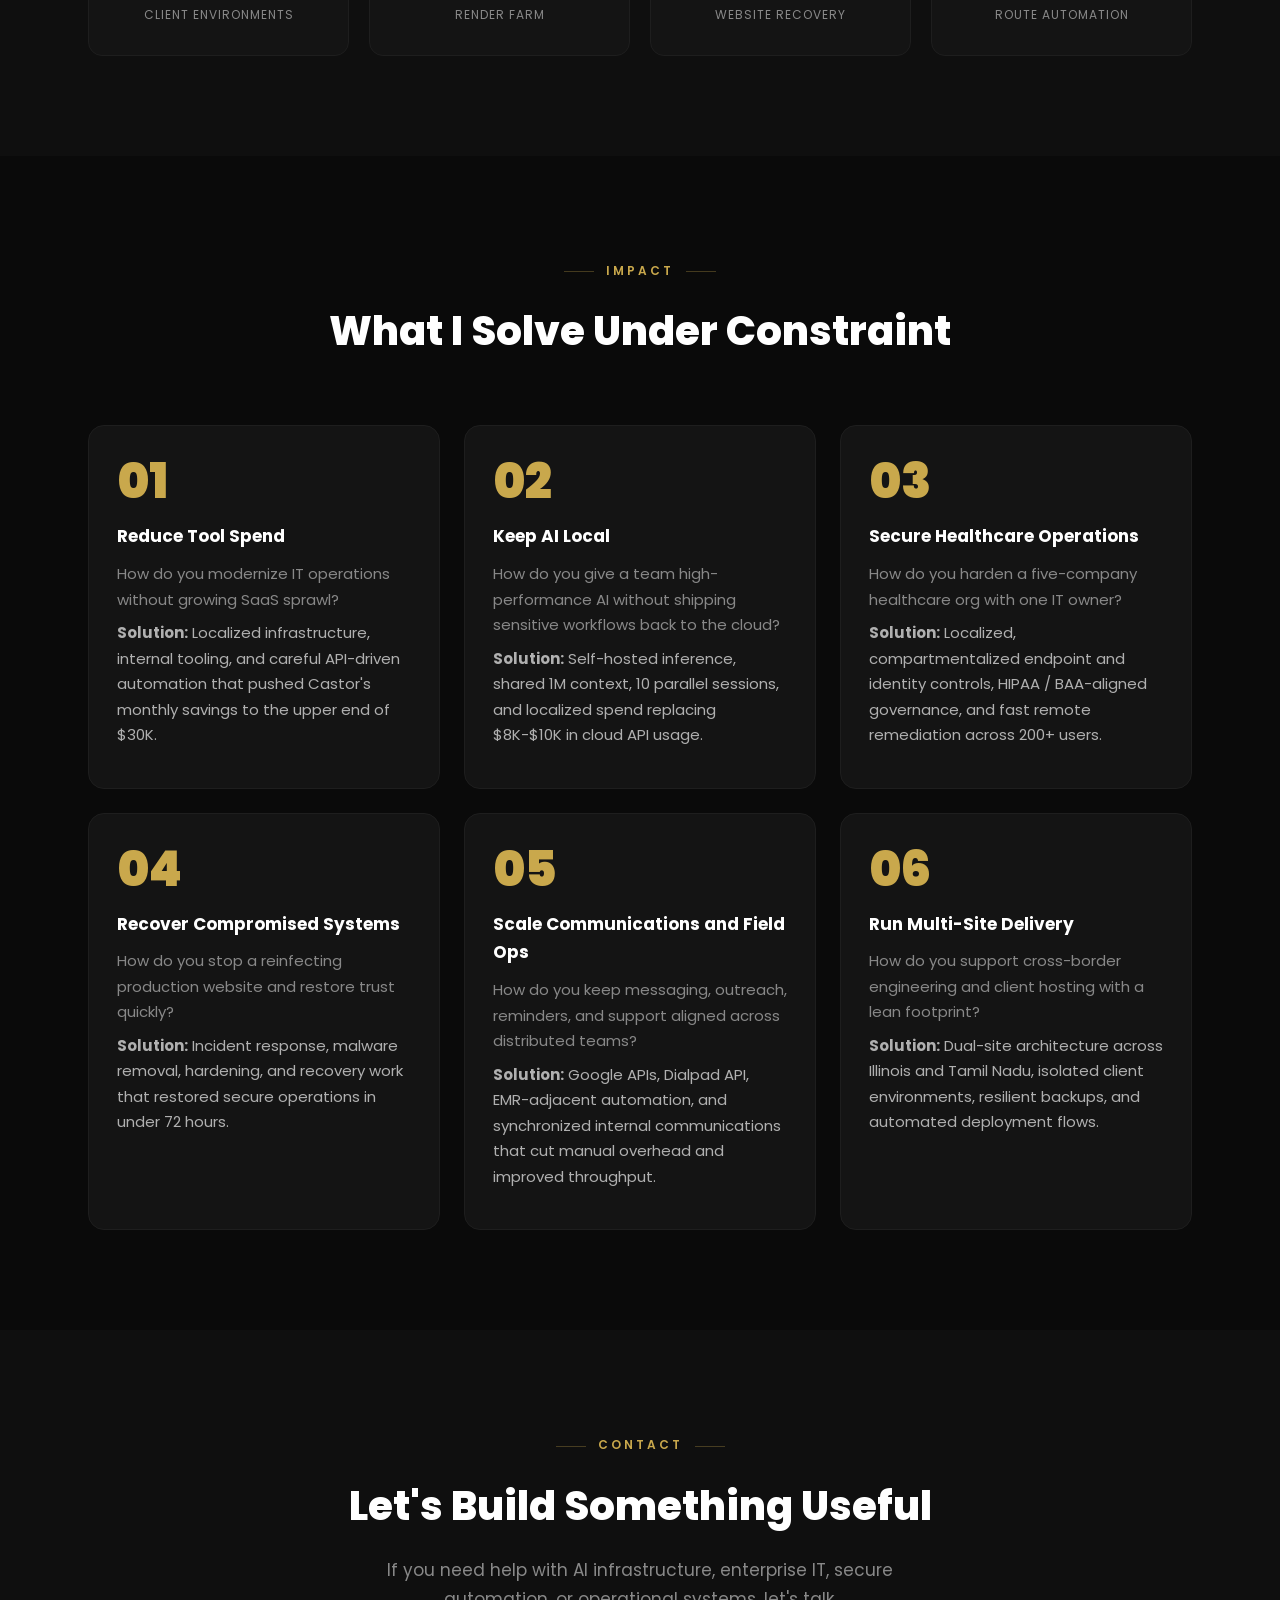
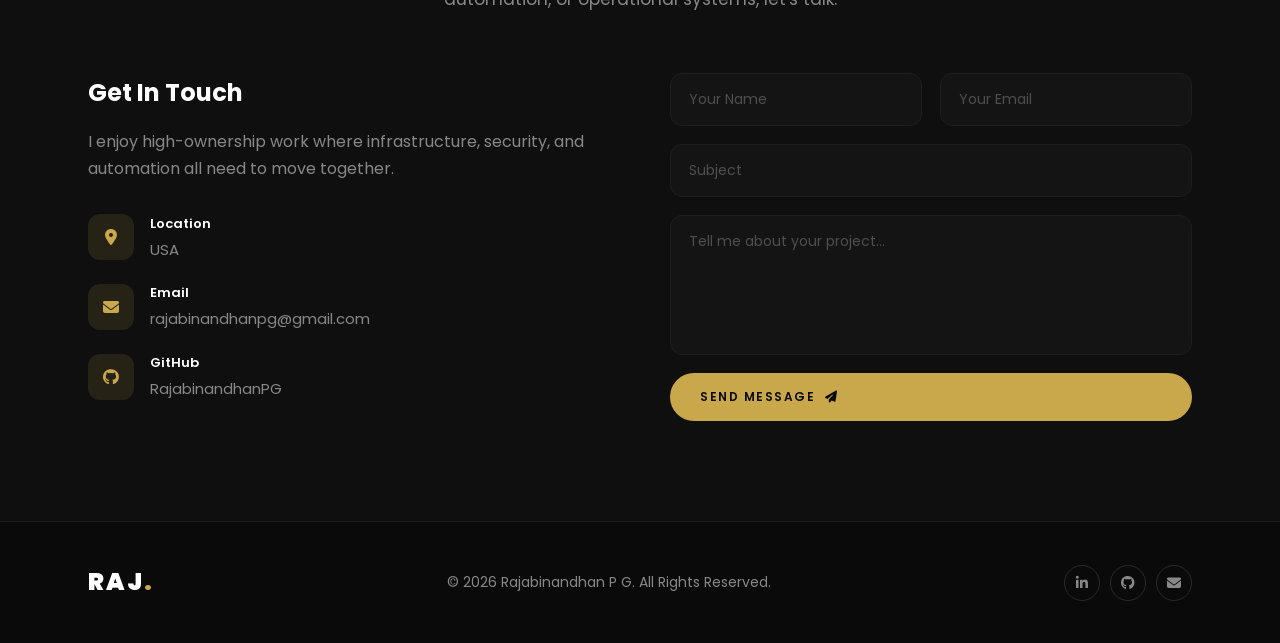
==== commit c29ad663: "Revert "Polished layout" This reverts commit 1ca6382b2c601bfccaecec63f84d1544013da82d." ====
--- a/index.html
+++ b/index.html
@@ -7,8 +7,7 @@
   <title>Rajabinandhan P G | Founding Engineer & IT Infrastructure Leader</title>
   <link rel="stylesheet" href="style.css">
   <link rel="stylesheet" href="https://cdnjs.cloudflare.com/ajax/libs/font-awesome/6.5.0/css/all.min.css">
-  <link
-    href="https://fonts.googleapis.com/css2?family=IBM+Plex+Mono:wght@400;500;600&family=Manrope:wght@400;500;600;700;800&family=Space+Grotesk:wght@500;700&display=swap"
+  <link href="https://fonts.googleapis.com/css2?family=Poppins:wght@300;400;500;600;700;800;900&display=swap"
     rel="stylesheet">
   <link href="https://unpkg.com/aos@2.3.1/dist/aos.css" rel="stylesheet">
 </head>
@@ -37,30 +36,12 @@
   <section class="hero" id="home">
     <div class="container hero-container">
       <div class="hero-content">
-        <span class="hero-greeting" data-aos="fade-down" data-aos-delay="100">Local-First Systems Builder</span>
+        <span class="hero-greeting" data-aos="fade-down" data-aos-delay="100">Hello, I'm</span>
         <h1 data-aos="fade-up" data-aos-delay="200">RAJ<span>.</span></h1>
         <h2 class="hero-title" data-aos="fade-up" data-aos-delay="300">Founding Engineer & IT Infrastructure Leader</h2>
         <p data-aos="fade-up" data-aos-delay="400">I build localized, compartmentalized systems across enterprise IT,
           AI infrastructure, automation, and security. From healthcare operations to self-hosted LLM platforms, I focus
           on making teams faster, safer, and less dependent on expensive cloud tooling.</p>
-        <div class="hero-signals" data-aos="fade-up" data-aos-delay="450">
-          <div class="signal-pill">
-            <span class="signal-label">Savings</span>
-            <span class="signal-value">$30K/mo</span>
-          </div>
-          <div class="signal-pill">
-            <span class="signal-label">AI Throughput</span>
-            <span class="signal-value">500+ tok/s</span>
-          </div>
-          <div class="signal-pill">
-            <span class="signal-label">Context</span>
-            <span class="signal-value">1M shared</span>
-          </div>
-          <div class="signal-pill">
-            <span class="signal-label">Mode</span>
-            <span class="signal-value">Localized + Secure</span>
-          </div>
-        </div>
         <div class="hero-buttons" data-aos="fade-up" data-aos-delay="500">
           <a href="#experience" class="btn btn-primary">VIEW EXPERIENCE <i class="fas fa-arrow-right"></i></a>
           <a href="#contact" class="btn btn-secondary">GET IN TOUCH</a>
@@ -77,15 +58,6 @@
         <div class="image-wrapper">
           <img src="IMG_8828.png" alt="Rajabinandhan P G portrait">
         </div>
-        <div class="system-card" data-aos="fade-left" data-aos-delay="450">
-          <span class="system-card-label">Current Build Pattern</span>
-          <h3>Compartmentalize. Localize. Automate.</h3>
-          <ul class="system-card-list">
-            <li>Reduce cloud dependency</li>
-            <li>Design for recovery and control</li>
-            <li>Turn manual ops into systems</li>
-          </ul>
-        </div>
       </div>
     </div>
 
@@ -126,7 +98,7 @@
   <section class="about-section" id="about">
     <div class="container">
       <div class="section-header" data-aos="fade-up">
-        <span class="label">System Profile</span>
+        <span class="label">About Me</span>
         <h2>Local-First Infrastructure, AI, and Operations</h2>
       </div>
       <div class="about-text-full" data-aos="fade-up" data-aos-delay="200">
@@ -165,7 +137,7 @@
   <section class="skills-section" id="skills">
     <div class="container">
       <div class="section-header" data-aos="fade-up">
-        <span class="label">Capability Map</span>
+        <span class="label">Expertise</span>
         <h2>Technical Skills</h2>
         <p>Hands-on depth across AI infrastructure, enterprise systems, security, automation, and recovery work.</p>
       </div>
@@ -273,7 +245,7 @@
   <section class="experience-section" id="experience">
     <div class="container">
       <div class="section-header" data-aos="fade-up">
-        <span class="label">Execution Log</span>
+        <span class="label">Experience</span>
         <h2>Selected Experience</h2>
         <p>Representative work across healthcare IT, local-first AI platforms, dual-site infrastructure, and recovery-driven security.</p>
       </div>
@@ -381,7 +353,7 @@
   <section class="ai-section" id="projects">
     <div class="container">
       <div class="section-header" data-aos="fade-up">
-        <span class="label">Active Systems</span>
+        <span class="label">Projects</span>
         <h2>Featured Systems and Builds</h2>
         <p>Selected projects from the updated resume, focused on local-first AI, enterprise automation, and resilient infrastructure.</p>
       </div>
@@ -474,7 +446,7 @@
   <section class="problems-section" id="impact">
     <div class="container">
       <div class="section-header">
-        <span class="label">Constraint Solver</span>
+        <span class="label">Impact</span>
         <h2>What I Solve Under Constraint</h2>
       </div>
       <div class="problems-grid">
--- a/style.css
+++ b/style.css
@@ -19,15 +19,7 @@
   --text-light: #b0b0b0;
   --text-white: #e8e8e8;
   --white: #ffffff;
-  --font-heading: 'Space Grotesk', sans-serif;
-  --font-body: 'Manrope', sans-serif;
-  --font-mono: 'IBM Plex Mono', monospace;
-  --fs-body: 16px;
-  --fs-body-lg: clamp(17px, 1.25vw, 20px);
-  --fs-label: 11px;
-  --fs-card-title: clamp(18px, 2vw, 22px);
-  --fs-section: clamp(30px, 4vw, 48px);
-  --fs-hero: clamp(64px, 9vw, 110px);
+  --font: 'Poppins', sans-serif;
   --transition: 0.35s cubic-bezier(0.4, 0, 0.2, 1);
 }
 
@@ -37,28 +29,12 @@
 }
 
 body {
-  font-family: var(--font-body);
+  font-family: var(--font);
   background: var(--bg);
   color: var(--text);
   overflow-x: hidden;
   line-height: 1.7;
   -webkit-font-smoothing: antialiased;
-  font-size: var(--fs-body);
-  position: relative;
-}
-
-body::before {
-  content: '';
-  position: fixed;
-  inset: 0;
-  pointer-events: none;
-  background-image:
-    linear-gradient(rgba(255,255,255,0.025) 1px, transparent 1px),
-    linear-gradient(90deg, rgba(255,255,255,0.025) 1px, transparent 1px);
-  background-size: 32px 32px;
-  mask-image: radial-gradient(circle at center, black 28%, transparent 88%);
-  opacity: 0.45;
-  z-index: -1;
 }
 
 a { text-decoration: none; color: inherit; }
@@ -98,7 +74,6 @@
 }
 
 .logo {
-  font-family: var(--font-heading);
   font-size: 24px;
   font-weight: 900;
   color: var(--white);
@@ -111,7 +86,6 @@
 .nav-links { display: flex; gap: 32px; align-items: center; }
 
 .nav-links a {
-  font-family: var(--font-mono);
   font-size: 12px;
   font-weight: 500;
   color: var(--text);
@@ -164,9 +138,7 @@
   min-height: 100vh;
   padding: 120px 0 80px;
   position: relative;
-  background:
-    radial-gradient(ellipse at 10% 40%, rgba(201, 168, 76, 0.08) 0%, transparent 60%),
-    radial-gradient(circle at 84% 24%, rgba(255, 255, 255, 0.035) 0%, transparent 28%);
+  background: radial-gradient(ellipse at 10% 40%, rgba(201, 168, 76, 0.04) 0%, transparent 60%);
 }
 
 .hero-container {
@@ -180,9 +152,8 @@
 
 .hero-greeting {
   display: inline-block;
-  font-family: var(--font-mono);
-  font-size: 12px;
-  font-weight: 600;
+  font-size: 16px;
+  font-weight: 800;
   color: var(--primary);
   letter-spacing: 3px;
   text-transform: uppercase;
@@ -190,8 +161,7 @@
 }
 
 .hero-content h1 {
-  font-family: var(--font-heading);
-  font-size: var(--fs-hero);
+  font-size: clamp(56px, 8vw, 100px);
   font-weight: 900;
   color: var(--white);
   line-height: 1;
@@ -202,8 +172,7 @@
 .hero-content h1 span { color: var(--primary); }
 
 .hero-title {
-  font-family: var(--font-heading);
-  font-size: clamp(24px, 3vw, 34px);
+  font-size: clamp(22px, 3vw, 30px);
   font-weight: 700;
   color: var(--text-light);
   margin-bottom: 24px;
@@ -211,48 +180,14 @@
 }
 
 .hero-content p {
-  font-size: var(--fs-body-lg);
+  font-size: 18px;
   font-weight: 500;
-  line-height: 1.85;
-  margin-bottom: 28px;
+  line-height: 1.8;
+  margin-bottom: 40px;
   max-width: 560px;
   color: var(--text-light);
 }
 
-.hero-signals {
-  display: grid;
-  grid-template-columns: repeat(2, minmax(0, 1fr));
-  gap: 12px;
-  max-width: 560px;
-  margin-bottom: 36px;
-}
-
-.signal-pill {
-  background: rgba(255, 255, 255, 0.03);
-  border: 1px solid rgba(201, 168, 76, 0.14);
-  border-radius: 16px;
-  padding: 14px 16px;
-  display: flex;
-  flex-direction: column;
-  gap: 4px;
-  box-shadow: inset 0 1px 0 rgba(255, 255, 255, 0.02);
-}
-
-.signal-label {
-  font-family: var(--font-mono);
-  font-size: 10px;
-  text-transform: uppercase;
-  letter-spacing: 1.6px;
-  color: var(--primary);
-}
-
-.signal-value {
-  font-family: var(--font-heading);
-  font-size: 18px;
-  font-weight: 700;
-  color: var(--white);
-}
-
 .hero-buttons {
   display: flex;
   gap: 16px;
@@ -265,14 +200,14 @@
   align-items: center;
   gap: 10px;
   padding: 15px 30px;
-  font-family: var(--font-mono);
-  font-size: 11px;
+  font-size: 12px;
   font-weight: 600;
   text-transform: uppercase;
   letter-spacing: 1.5px;
   border-radius: 50px;
   transition: var(--transition);
   cursor: pointer;
+  font-family: var(--font);
   border: none;
 }
 
@@ -306,7 +241,6 @@
   display: flex;
   align-items: center;
   justify-content: center;
-  position: relative;
 }
 
 .image-wrapper {
@@ -341,60 +275,6 @@
   display: block;
 }
 
-.system-card {
-  position: absolute;
-  right: -24px;
-  bottom: 24px;
-  width: 260px;
-  padding: 20px;
-  border-radius: 18px;
-  background: rgba(15, 15, 15, 0.94);
-  border: 1px solid rgba(201, 168, 76, 0.18);
-  backdrop-filter: blur(14px);
-  box-shadow: 0 18px 40px rgba(0, 0, 0, 0.35);
-}
-
-.system-card-label {
-  display: inline-block;
-  margin-bottom: 10px;
-  font-family: var(--font-mono);
-  font-size: 10px;
-  letter-spacing: 1.8px;
-  color: var(--primary);
-  text-transform: uppercase;
-}
-
-.system-card h3 {
-  font-family: var(--font-heading);
-  font-size: 22px;
-  line-height: 1.15;
-  color: var(--white);
-  margin-bottom: 14px;
-}
-
-.system-card-list {
-  display: flex;
-  flex-direction: column;
-  gap: 10px;
-  list-style: none;
-}
-
-.system-card-list li {
-  color: var(--text-light);
-  font-size: 14px;
-  position: relative;
-  padding-left: 16px;
-}
-
-.system-card-list li::before {
-  content: '>';
-  position: absolute;
-  left: 0;
-  top: 0;
-  color: var(--primary);
-  font-family: var(--font-mono);
-}
-
 .social-link {
   width: 42px;
   height: 42px;
@@ -426,8 +306,7 @@
   align-items: center;
   gap: 12px;
   color: var(--text);
-  font-family: var(--font-mono);
-  font-size: 11px;
+  font-size: 12px;
   font-weight: 500;
   letter-spacing: 2px;
   text-transform: uppercase;
@@ -502,8 +381,7 @@
 }
 
 .stat-item h3 {
-  font-family: var(--font-heading);
-  font-size: clamp(38px, 5vw, 56px);
+  font-size: 42px;
   font-weight: 800;
   color: var(--white);
   margin-bottom: 6px;
@@ -512,8 +390,7 @@
 .stat-item h3 span { color: var(--primary); }
 
 .stat-item p {
-  font-family: var(--font-mono);
-  font-size: 11px;
+  font-size: 12px;
   text-transform: uppercase;
   letter-spacing: 2px;
   color: var(--text);
@@ -529,8 +406,7 @@
 
 .section-header .label {
   display: inline-block;
-  font-family: var(--font-mono);
-  font-size: var(--fs-label);
+  font-size: 12px;
   font-weight: 600;
   letter-spacing: 3px;
   text-transform: uppercase;
@@ -554,8 +430,7 @@
 .section-header .label::after { left: calc(100% + 12px); }
 
 .section-header h2 {
-  font-family: var(--font-heading);
-  font-size: var(--fs-section);
+  font-size: clamp(26px, 3.5vw, 40px);
   font-weight: 800;
   color: var(--white);
   margin-bottom: 16px;
@@ -564,8 +439,7 @@
 .section-header p {
   max-width: 560px;
   margin: 0 auto;
-  font-size: 18px;
-  color: var(--text-light);
+  font-size: 17px;
 }
 
 .about-text-full {
@@ -575,7 +449,7 @@
 }
 
 .about-text-full p {
-  font-size: clamp(18px, 2vw, 21px);
+  font-size: 20px;
   line-height: 1.8;
   margin-bottom: 20px;
   color: var(--text-light);
@@ -586,23 +460,18 @@
 .about-details {
   margin-top: 30px;
   display: grid;
-  grid-template-columns: repeat(4, minmax(0, 1fr));
-  gap: 18px;
+  grid-template-columns: 1fr 1fr;
+  gap: 16px 30px;
 }
 
 .detail-item {
   display: flex;
   flex-direction: column;
-  gap: 6px;
-  padding: 18px;
-  border-radius: 14px;
-  background: rgba(255, 255, 255, 0.03);
-  border: 1px solid var(--border);
+  gap: 2px;
 }
 
 .detail-label {
-  font-family: var(--font-mono);
-  font-size: 10px;
+  font-size: 11px;
   text-transform: uppercase;
   letter-spacing: 1.5px;
   color: var(--primary);
@@ -610,10 +479,9 @@
 }
 
 .detail-value {
-  font-family: var(--font-heading);
-  font-size: 15px;
-  color: var(--white);
-  font-weight: 700;
+  font-size: 14px;
+  color: var(--white);
+  font-weight: 500;
 }
 
 /* ===== SKILLS ===== */
@@ -635,7 +503,7 @@
   background: var(--bg-card);
   border: 1px solid var(--border);
   border-radius: 16px;
-  padding: 30px 26px;
+  padding: 32px 28px;
   transition: var(--transition);
 }
 
@@ -666,8 +534,7 @@
 }
 
 .skill-category-header h3 {
-  font-family: var(--font-heading);
-  font-size: 18px;
+  font-size: 15px;
   font-weight: 700;
   color: var(--white);
 }
@@ -676,8 +543,7 @@
 
 .skill-tag {
   padding: 6px 14px;
-  font-family: var(--font-mono);
-  font-size: 11px;
+  font-size: 12px;
   font-weight: 500;
   color: var(--text-light);
   background: rgba(255, 255, 255, 0.04);
@@ -741,17 +607,6 @@
   border-radius: 14px;
   padding: 28px;
   transition: var(--transition);
-  position: relative;
-  overflow: hidden;
-}
-
-.timeline-content::before {
-  content: '';
-  position: absolute;
-  inset: 0 auto 0 0;
-  width: 3px;
-  background: linear-gradient(180deg, var(--primary), transparent);
-  opacity: 0.6;
 }
 
 .timeline-content:hover {
@@ -761,8 +616,7 @@
 
 .timeline-tag {
   display: inline-block;
-  font-family: var(--font-mono);
-  font-size: 10px;
+  font-size: 11px;
   font-weight: 600;
   color: var(--primary);
   text-transform: uppercase;
@@ -771,18 +625,16 @@
 }
 
 .timeline-content h3 {
-  font-family: var(--font-heading);
-  font-size: clamp(20px, 2.2vw, 24px);
+  font-size: 18px;
   font-weight: 700;
   color: var(--white);
   margin-bottom: 12px;
 }
 
 .timeline-content p {
-  font-size: 17px;
+  font-size: 16px;
   line-height: 1.7;
   margin-bottom: 16px;
-  color: var(--text-light);
 }
 
 .timeline-tech {
@@ -792,8 +644,7 @@
 }
 
 .timeline-tech span {
-  font-family: var(--font-mono);
-  font-size: 10px;
+  font-size: 11px;
   padding: 4px 12px;
   background: var(--primary-light);
   color: var(--primary);
@@ -843,8 +694,7 @@
 }
 
 .ai-card h3 {
-  font-family: var(--font-heading);
-  font-size: var(--fs-card-title);
+  font-size: 18px;
   font-weight: 700;
   color: var(--white);
   margin-bottom: 20px;
@@ -860,16 +710,10 @@
   border-bottom: 1px solid var(--border);
 }
 
-.spec-label {
-  font-family: var(--font-mono);
-  font-size: 11px;
-  color: var(--text);
-  text-transform: uppercase;
-  letter-spacing: 1px;
-}
+.spec-label { font-size: 13px; color: var(--text); }
 
 .spec-value {
-  font-size: 14px;
+  font-size: 13px;
   font-weight: 600;
   color: var(--white);
 }
@@ -882,8 +726,7 @@
 
 .ai-cap {
   padding: 7px 16px;
-  font-family: var(--font-mono);
-  font-size: 11px;
+  font-size: 12px;
   font-weight: 500;
   color: var(--text-light);
   background: var(--primary-light);
@@ -904,8 +747,7 @@
 }
 
 .rendering-header h3 {
-  font-family: var(--font-heading);
-  font-size: clamp(24px, 3vw, 30px);
+  font-size: 22px;
   font-weight: 700;
   color: var(--white);
   display: flex;
@@ -940,16 +782,14 @@
 
 .render-stat-value {
   display: block;
-  font-family: var(--font-heading);
-  font-size: 22px;
+  font-size: 20px;
   font-weight: 800;
   color: var(--primary);
   margin-bottom: 6px;
 }
 
 .render-stat-label {
-  font-family: var(--font-mono);
-  font-size: 10px;
+  font-size: 12px;
   color: var(--text);
   text-transform: uppercase;
   letter-spacing: 1px;
@@ -998,8 +838,7 @@
 .problem-card:hover::before { opacity: 1; }
 
 .problem-number {
-  font-family: var(--font-heading);
-  font-size: clamp(42px, 5vw, 56px);
+  font-size: 48px;
   font-weight: 900;
   color: var(--primary);
   margin-bottom: 16px;
@@ -1007,15 +846,14 @@
 }
 
 .problem-card h3 {
-  font-family: var(--font-heading);
-  font-size: 21px;
+  font-size: 17px;
   font-weight: 700;
   color: var(--white);
   margin-bottom: 10px;
 }
 
 .problem-card p {
-  font-size: 16px;
+  font-size: 15px;
   line-height: 1.7;
   margin-bottom: 8px;
 }
@@ -1038,14 +876,13 @@
 }
 
 .contact-info h3 {
-  font-family: var(--font-heading);
-  font-size: clamp(24px, 3vw, 30px);
+  font-size: 24px;
   color: var(--white);
   font-weight: 700;
   margin-bottom: 14px;
 }
 
-.contact-info > p { font-size: 17px; margin-bottom: 30px; color: var(--text-light); }
+.contact-info > p { font-size: 16px; margin-bottom: 30px; }
 
 .contact-detail {
   display: flex;
@@ -1068,16 +905,13 @@
 }
 
 .contact-detail-text h4 {
-  font-family: var(--font-mono);
-  font-size: 11px;
+  font-size: 13px;
   color: var(--white);
   font-weight: 600;
   margin-bottom: 2px;
-  text-transform: uppercase;
-  letter-spacing: 1.2px;
-}
-
-.contact-detail-text p { font-size: 16px; color: var(--text-light); }
+}
+
+.contact-detail-text p { font-size: 15px; }
 
 .contact-form {
   display: flex;
@@ -1099,7 +933,7 @@
   border: 1px solid var(--border);
   border-radius: 12px;
   color: var(--white);
-  font-family: var(--font-body);
+  font-family: var(--font);
   font-size: 14px;
   transition: var(--transition);
   outline: none;
@@ -1190,12 +1024,10 @@
 
   .hero-content { max-width: 100%; }
   .hero-content p { margin: 0 auto 40px; }
-  .hero-signals { margin: 0 auto 36px; }
   .hero-buttons { justify-content: center; }
   .hero-social { justify-content: center; }
 
   .hero-image { width: 100%; display: flex; justify-content: center; margin-bottom: 30px; }
-  .system-card { right: -10px; bottom: 10px; }
 
   .email-btn { display: none; }
 
@@ -1205,7 +1037,6 @@
   .rendering-grid { grid-template-columns: repeat(2, 1fr); }
 
   .stats-container { grid-template-columns: repeat(2, 1fr); gap: 40px; }
-  .about-details { grid-template-columns: repeat(2, 1fr); }
 }
 
 @media (max-width: 768px) {
@@ -1231,7 +1062,6 @@
   .problems-grid { grid-template-columns: 1fr; }
 
   .ai-grid { grid-template-columns: 1fr; }
-  .hero-signals { grid-template-columns: 1fr; }
 
   .contact-wrapper { grid-template-columns: 1fr; }
   .form-row { grid-template-columns: 1fr; }
@@ -1249,11 +1079,6 @@
   .hero-image { width: 100%; margin-bottom: 30px; }
   .image-wrapper { width: 260px; height: 320px; }
   .image-wrapper::before { display: none; }
-  .system-card {
-    position: static;
-    width: 100%;
-    margin-top: 18px;
-  }
 }
 
 @media (max-width: 480px) {
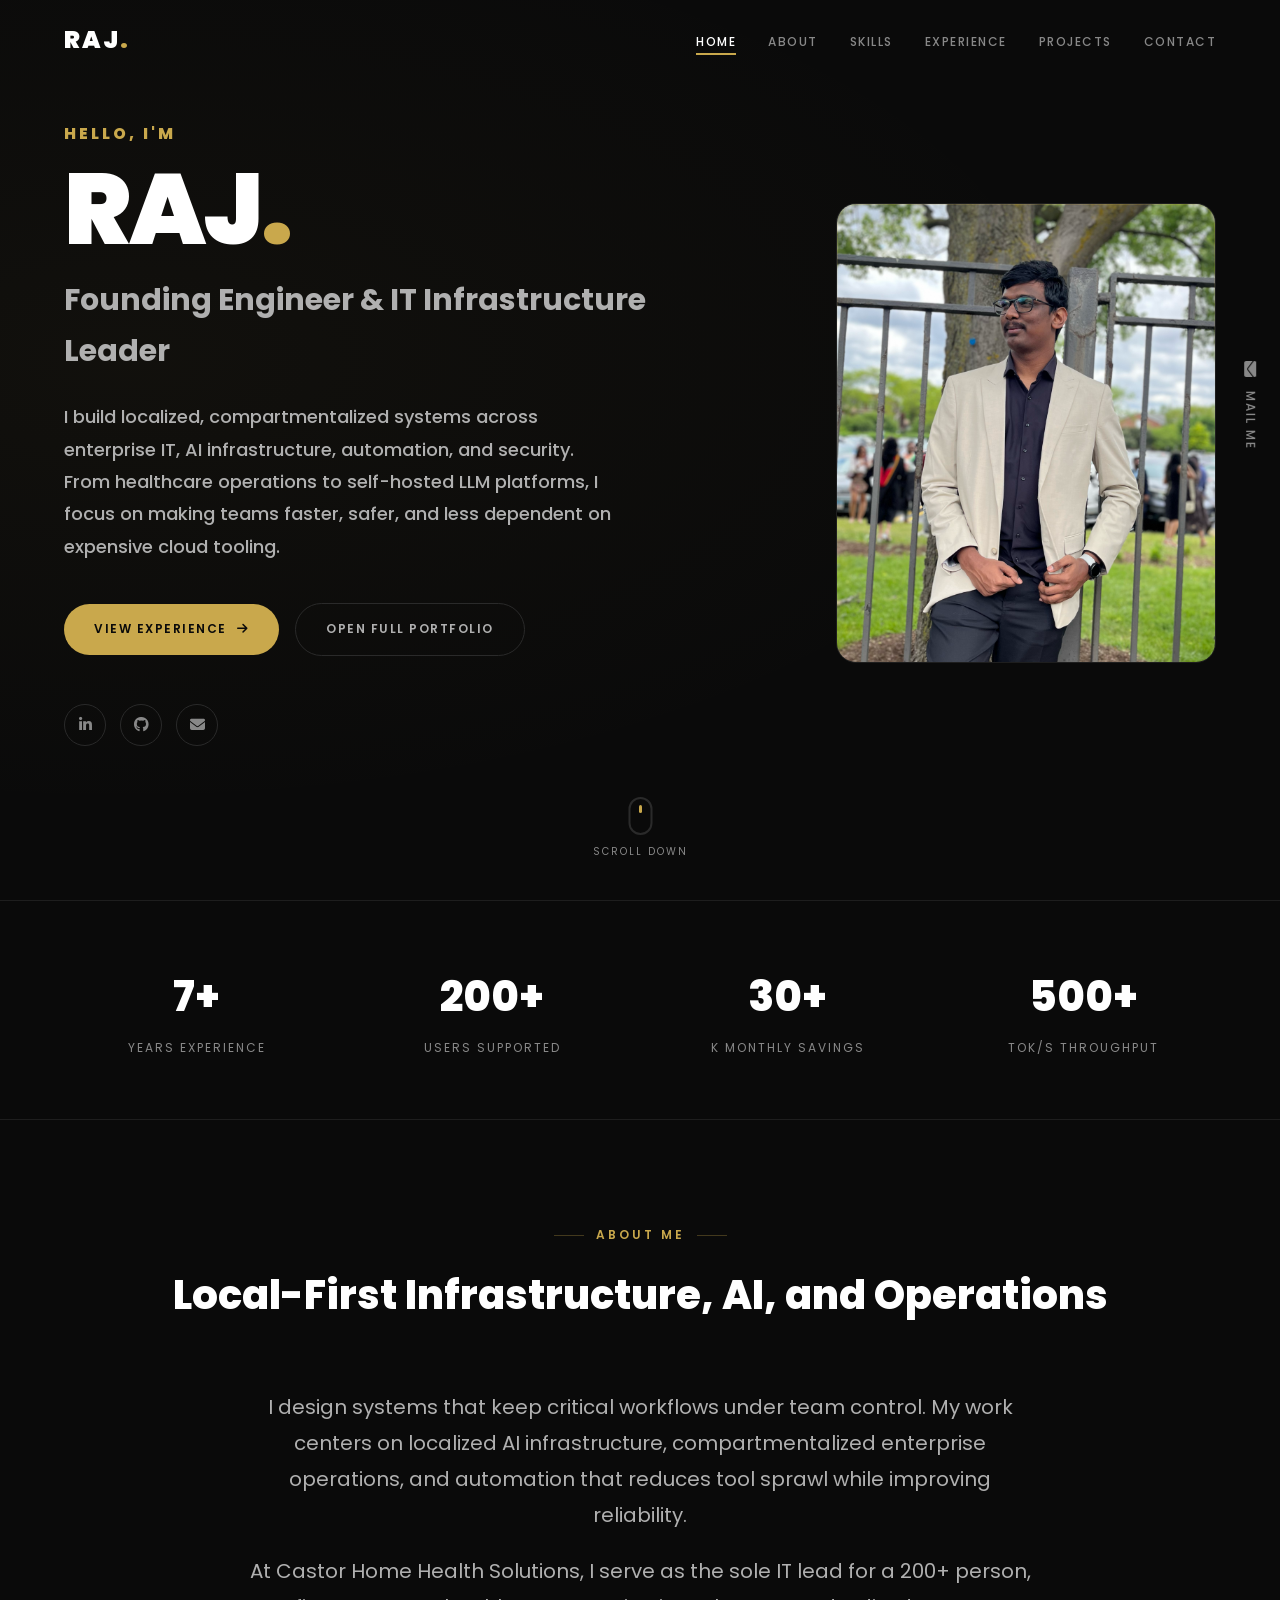
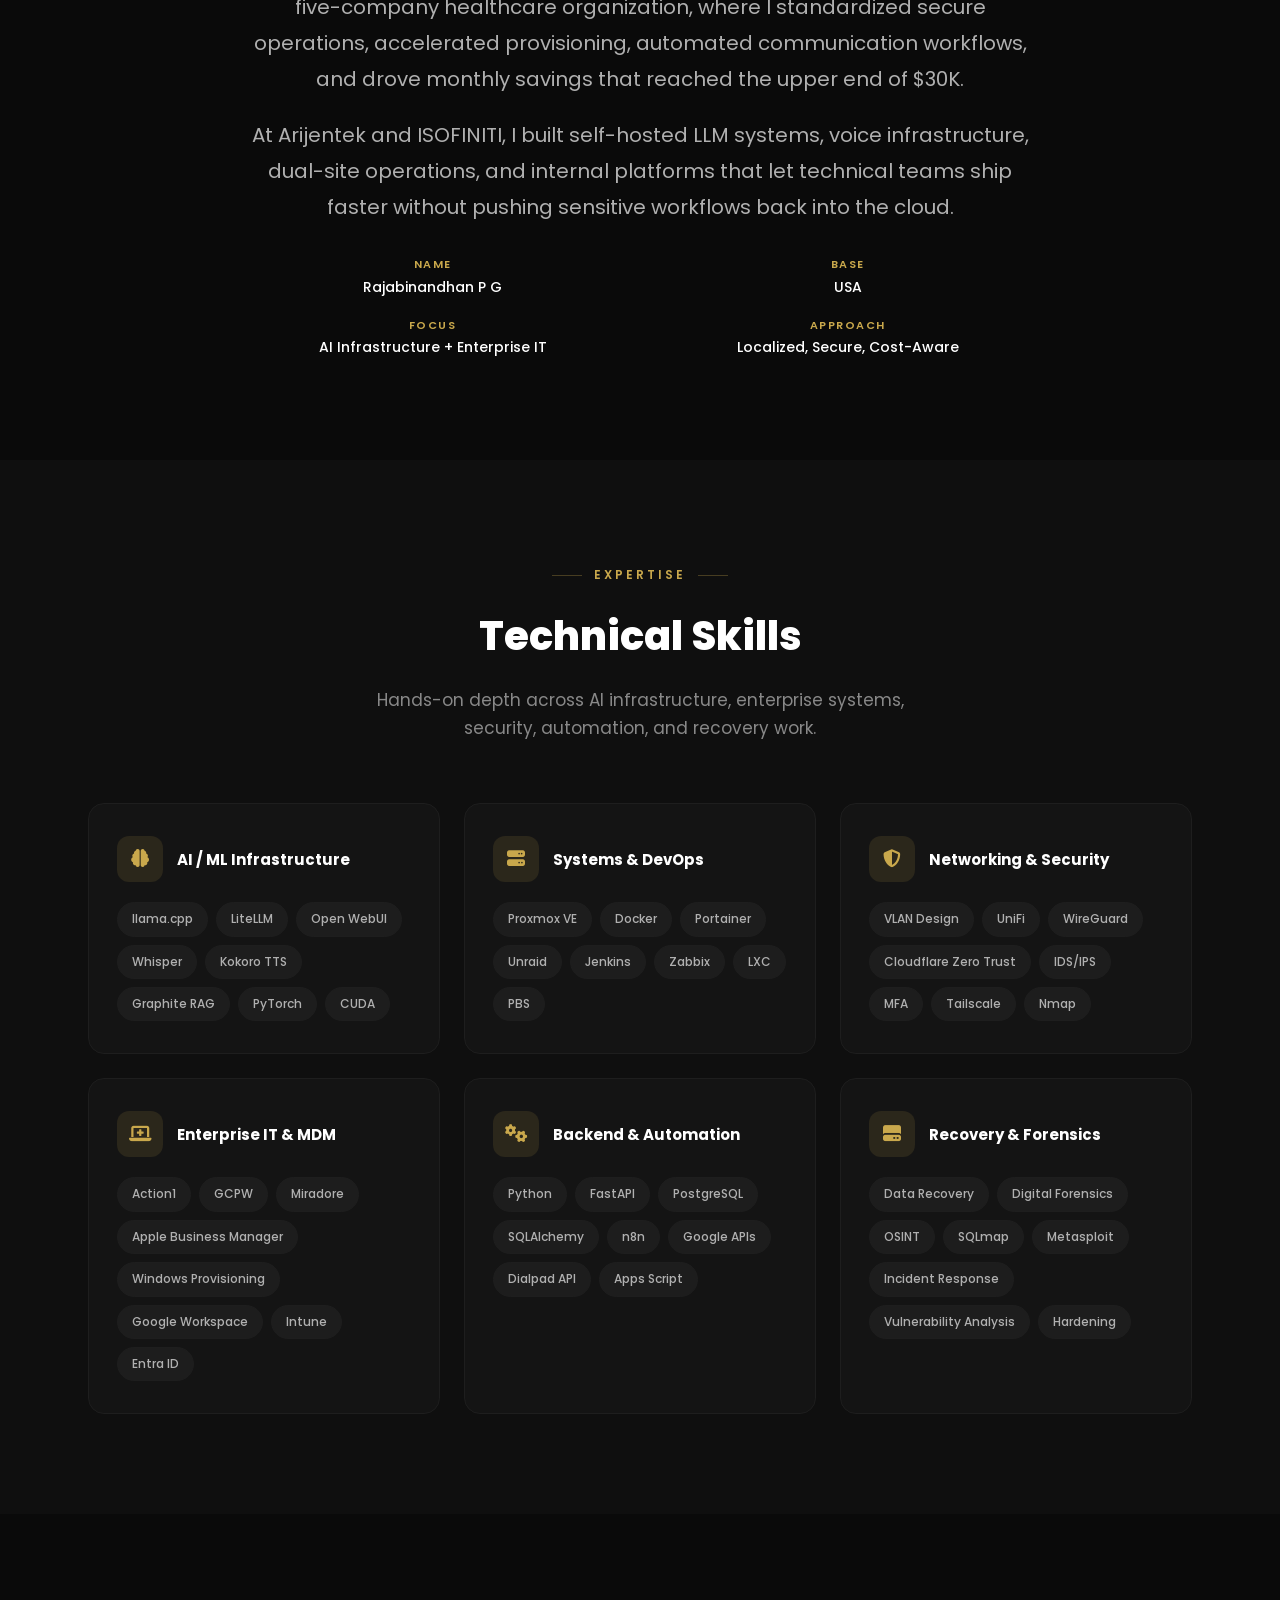
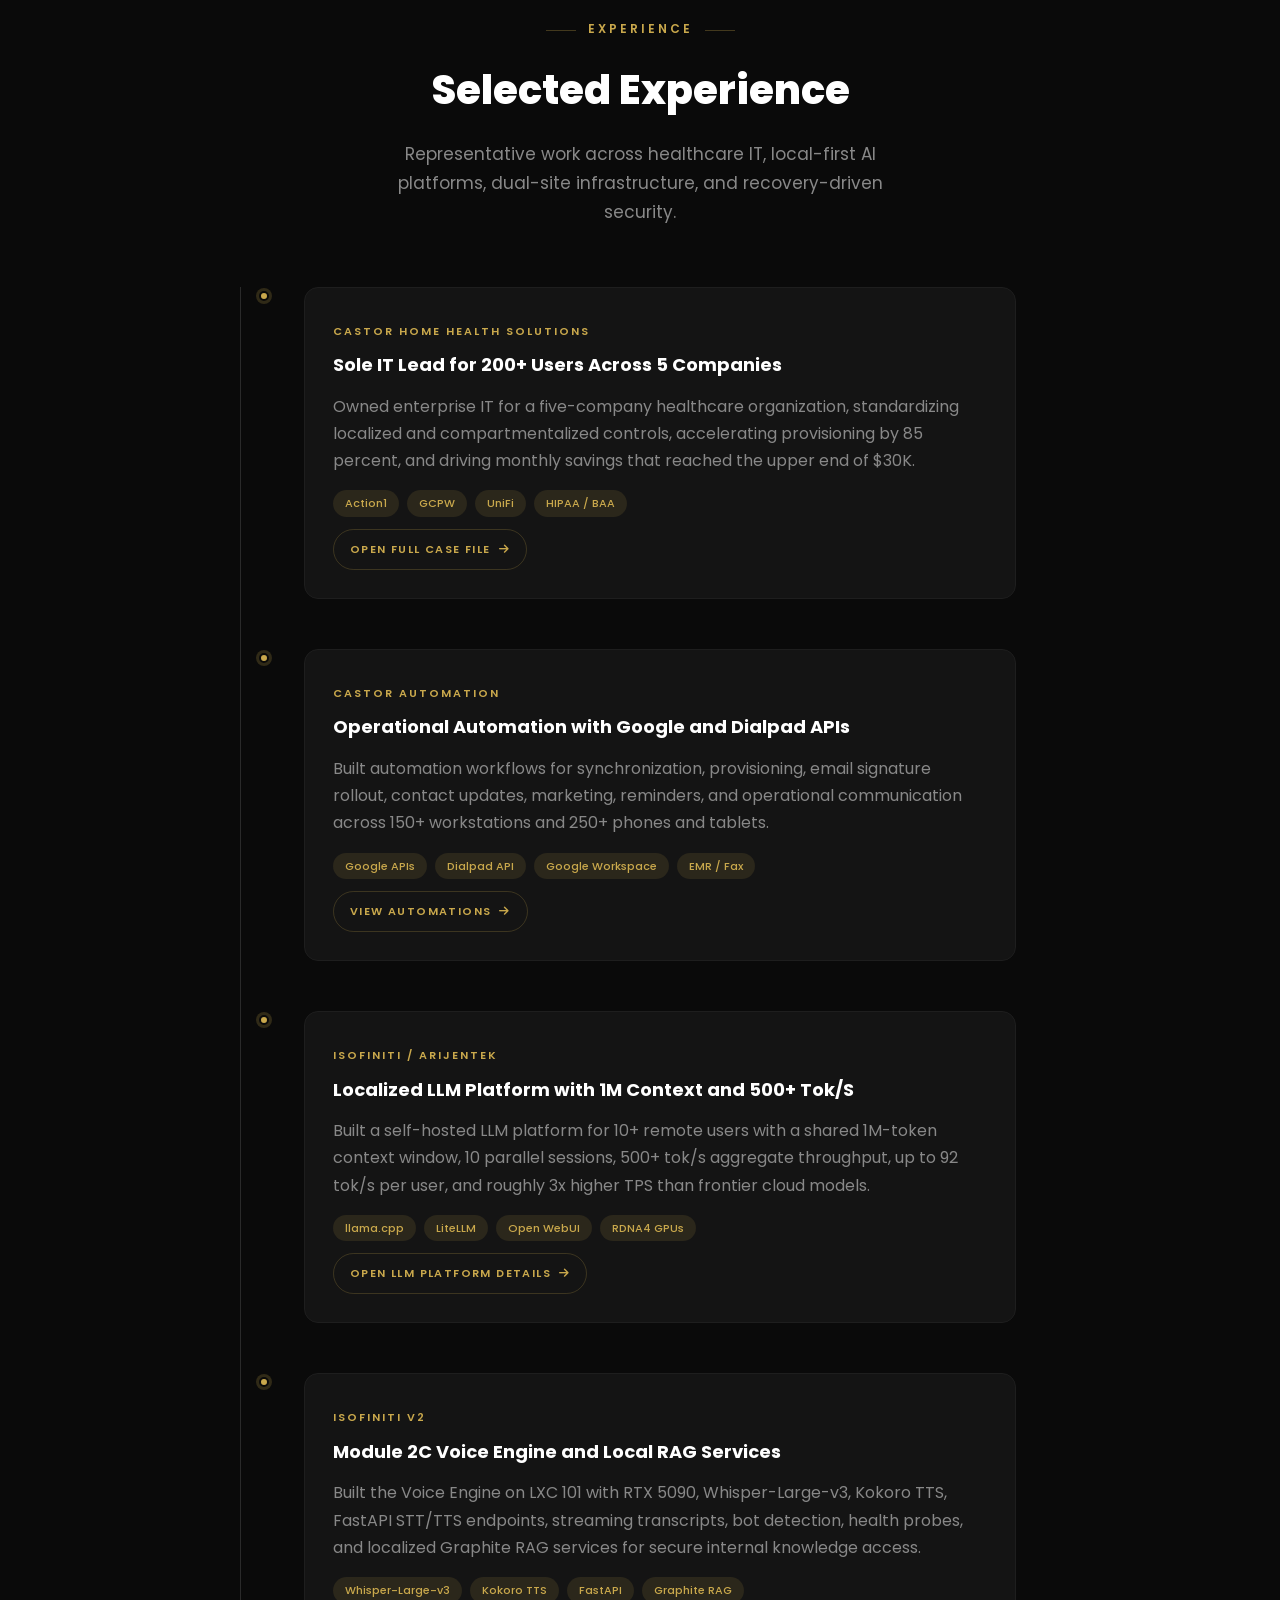
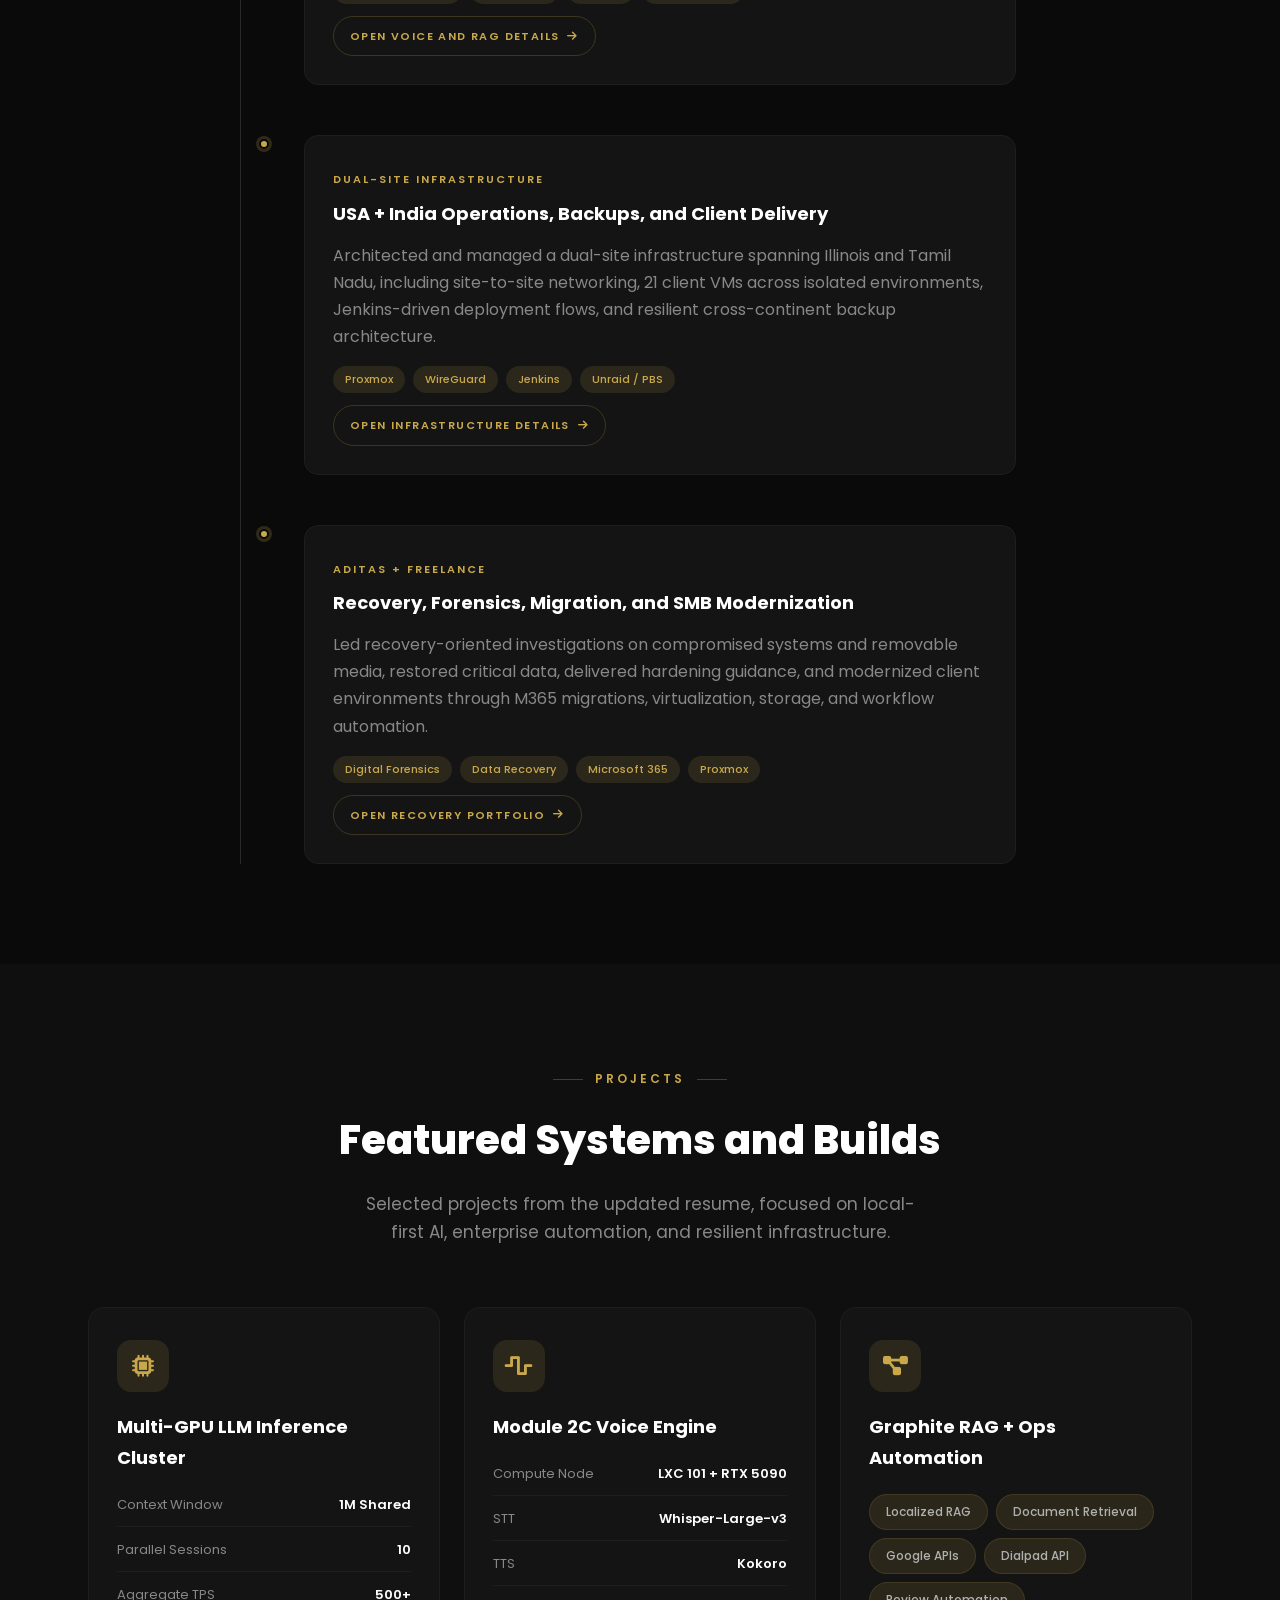
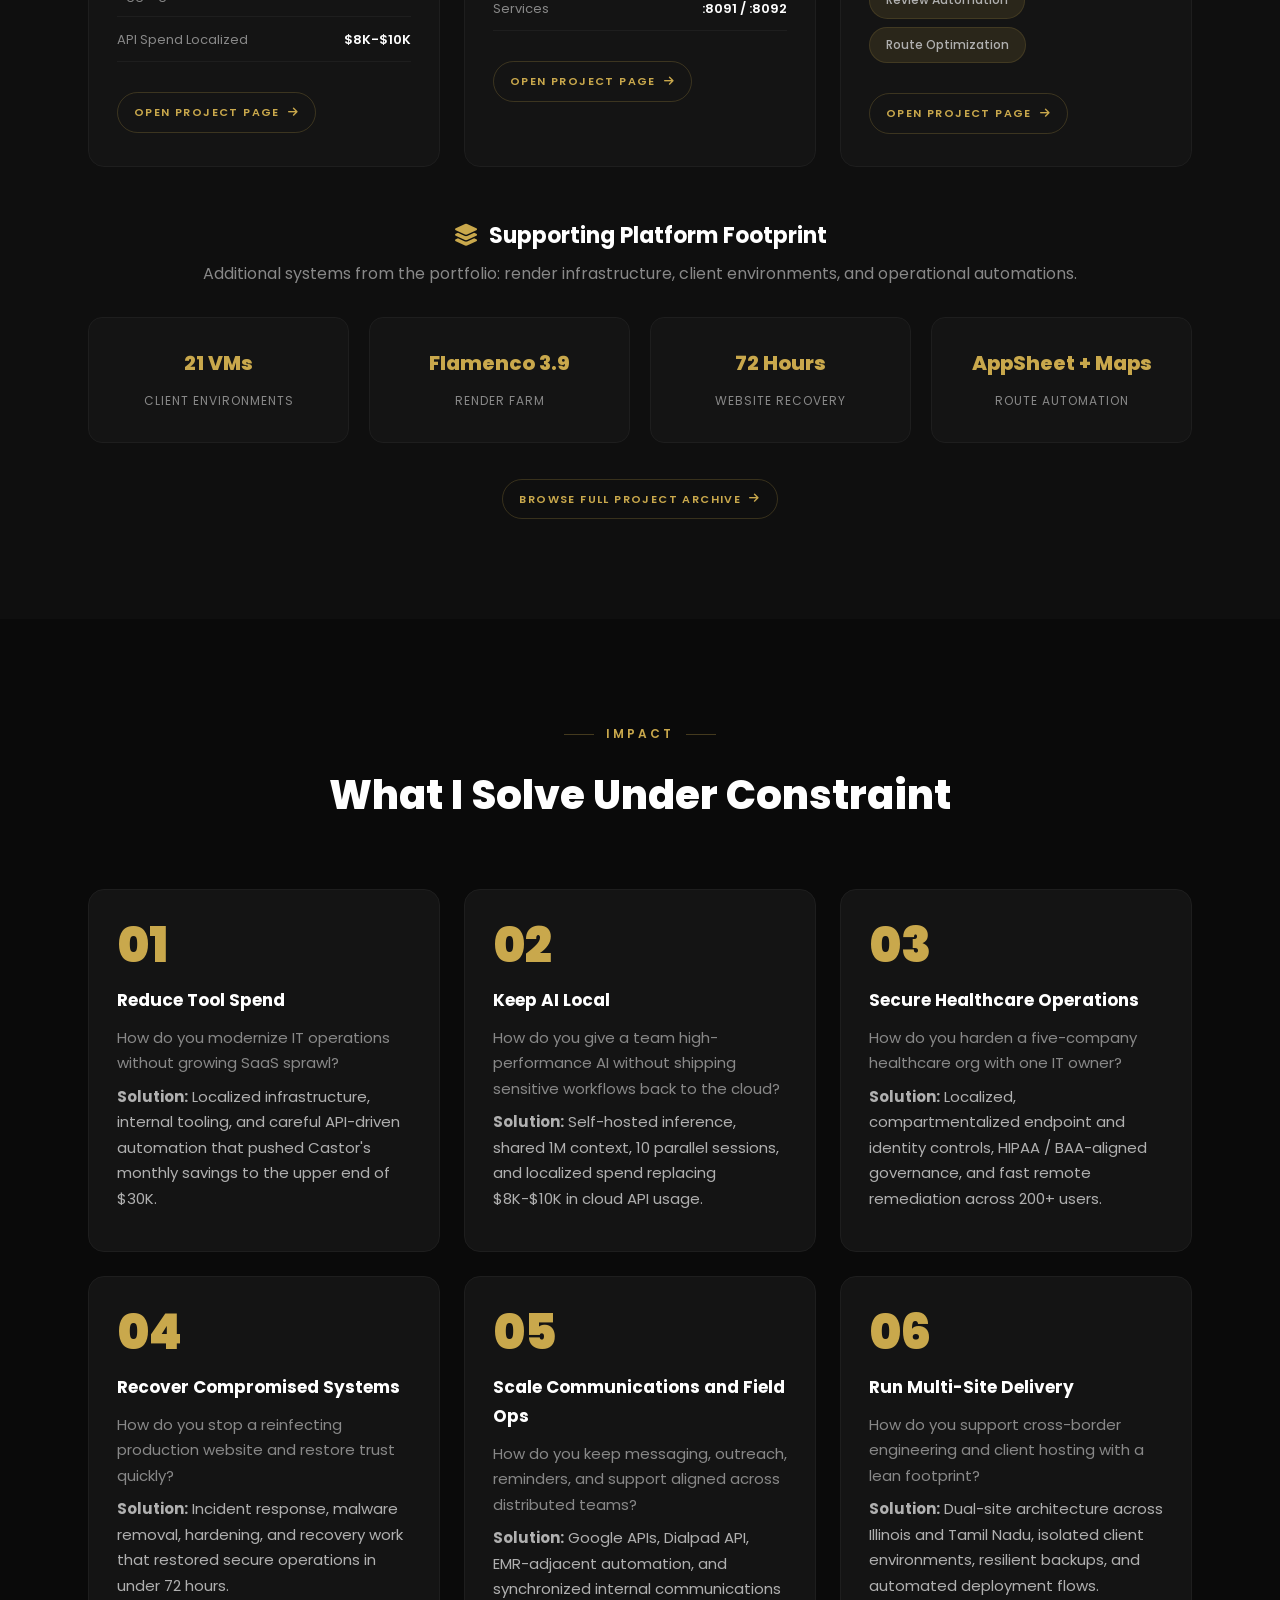
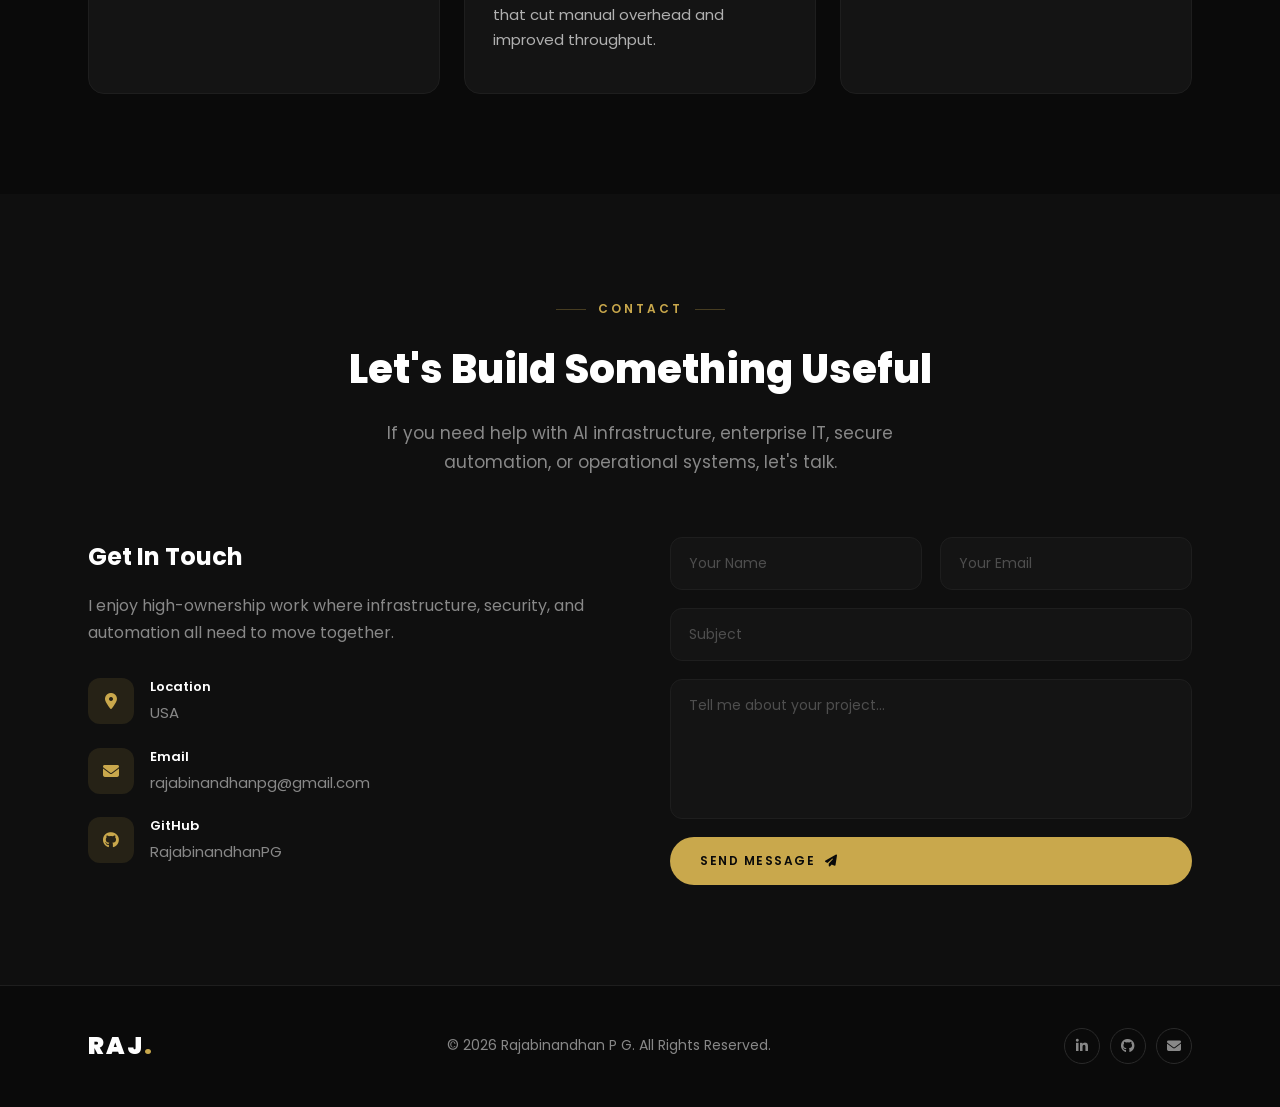
==== commit a94889e8: "Data dump" ====
--- a/index.html
+++ b/index.html
@@ -44,7 +44,7 @@
           on making teams faster, safer, and less dependent on expensive cloud tooling.</p>
         <div class="hero-buttons" data-aos="fade-up" data-aos-delay="500">
           <a href="#experience" class="btn btn-primary">VIEW EXPERIENCE <i class="fas fa-arrow-right"></i></a>
-          <a href="#contact" class="btn btn-secondary">GET IN TOUCH</a>
+          <a href="projects.html" class="btn btn-secondary">OPEN FULL PORTFOLIO</a>
         </div>
         <div class="hero-social" data-aos="fade-up" data-aos-delay="600">
           <a href="https://www.linkedin.com/in/raj-abinandhanpg/" class="social-link" target="_blank"><i
@@ -264,6 +264,7 @@
               <span>UniFi</span>
               <span>HIPAA / BAA</span>
             </div>
+            <a href="castor.html" class="detail-link">Open full case file <i class="fas fa-arrow-right"></i></a>
           </div>
         </div>
         <div class="timeline-item" data-aos="fade-right" data-aos-delay="200">
@@ -280,6 +281,7 @@
               <span>Google Workspace</span>
               <span>EMR / Fax</span>
             </div>
+            <a href="castor.html#automation" class="detail-link">View automations <i class="fas fa-arrow-right"></i></a>
           </div>
         </div>
         <div class="timeline-item" data-aos="fade-right" data-aos-delay="300">
@@ -296,6 +298,7 @@
               <span>Open WebUI</span>
               <span>RDNA4 GPUs</span>
             </div>
+            <a href="arijentek.html#llm-platform" class="detail-link">Open LLM platform details <i class="fas fa-arrow-right"></i></a>
           </div>
         </div>
         <div class="timeline-item" data-aos="fade-right" data-aos-delay="100">
@@ -312,6 +315,7 @@
               <span>FastAPI</span>
               <span>Graphite RAG</span>
             </div>
+            <a href="arijentek.html#voice-engine" class="detail-link">Open voice and RAG details <i class="fas fa-arrow-right"></i></a>
           </div>
         </div>
         <div class="timeline-item" data-aos="fade-right" data-aos-delay="200">
@@ -328,6 +332,7 @@
               <span>Jenkins</span>
               <span>Unraid / PBS</span>
             </div>
+            <a href="arijentek.html#dual-site" class="detail-link">Open infrastructure details <i class="fas fa-arrow-right"></i></a>
           </div>
         </div>
         <div class="timeline-item" data-aos="fade-right" data-aos-delay="300">
@@ -344,6 +349,7 @@
               <span>Microsoft 365</span>
               <span>Proxmox</span>
             </div>
+            <a href="recovery.html" class="detail-link">Open recovery portfolio <i class="fas fa-arrow-right"></i></a>
           </div>
         </div>
       </div>
@@ -379,6 +385,9 @@
               <span class="spec-value">$8K-$10K</span>
             </div>
           </div>
+          <div class="project-card-actions">
+            <a href="projects.html#llm-cluster" class="detail-link">Open project page <i class="fas fa-arrow-right"></i></a>
+          </div>
         </div>
         <div class="ai-card" data-aos="zoom-in" data-aos-delay="200">
           <div class="ai-card-icon"><i class="fas fa-wave-square"></i></div>
@@ -400,6 +409,9 @@
               <span class="spec-label">Services</span>
               <span class="spec-value">:8091 / :8092</span>
             </div>
+          </div>
+          <div class="project-card-actions">
+            <a href="projects.html#module-2c" class="detail-link">Open project page <i class="fas fa-arrow-right"></i></a>
           </div>
         </div>
         <div class="ai-card" data-aos="zoom-in" data-aos-delay="300">
@@ -413,6 +425,9 @@
             <span class="ai-cap">Review Automation</span>
             <span class="ai-cap">Route Optimization</span>
           </div>
+          <div class="project-card-actions">
+            <a href="projects.html#graphite-rag" class="detail-link">Open project page <i class="fas fa-arrow-right"></i></a>
+          </div>
         </div>
       </div>
 
@@ -438,6 +453,9 @@
             <span class="render-stat-value">AppSheet + Maps</span>
             <span class="render-stat-label">Route Automation</span>
           </div>
+        </div>
+        <div class="project-card-actions" style="text-align:center; margin-top: 24px;">
+          <a href="projects.html" class="detail-link">Browse full project archive <i class="fas fa-arrow-right"></i></a>
         </div>
       </div>
     </div>
--- a/style.css
+++ b/style.css
@@ -40,6 +40,7 @@
 a { text-decoration: none; color: inherit; }
 ul { list-style: none; }
 img { max-width: 100%; display: block; }
+table { width: 100%; border-collapse: collapse; }
 
 .container {
   max-width: 1200px;
@@ -652,6 +653,28 @@
   font-weight: 500;
 }
 
+.detail-link {
+  display: inline-flex;
+  align-items: center;
+  gap: 8px;
+  margin-top: 12px;
+  padding: 10px 16px;
+  border-radius: 999px;
+  border: 1px solid rgba(201, 168, 76, 0.22);
+  color: var(--primary);
+  font-size: 11px;
+  font-weight: 600;
+  letter-spacing: 1.4px;
+  text-transform: uppercase;
+  transition: var(--transition);
+}
+
+.detail-link:hover {
+  background: var(--primary-light);
+  border-color: var(--primary);
+  transform: translateY(-2px);
+}
+
 /* ===== AI SECTION ===== */
 .ai-section {
   padding: 100px 0;
@@ -732,6 +755,10 @@
   background: var(--primary-light);
   border: 1px solid rgba(201, 168, 76, 0.15);
   border-radius: 20px;
+}
+
+.project-card-actions {
+  margin-top: 18px;
 }
 
 /* Rendering Section */
@@ -952,6 +979,178 @@
 
 .contact-form input::placeholder,
 .contact-form textarea::placeholder { color: var(--text); opacity: 0.5; }
+
+/* ===== DETAIL PAGES ===== */
+.page-hero {
+  padding: 140px 0 70px;
+  border-bottom: 1px solid var(--border);
+  background: radial-gradient(ellipse at 12% 28%, rgba(201, 168, 76, 0.06) 0%, transparent 56%);
+}
+
+.page-hero .label {
+  display: inline-block;
+  font-size: 12px;
+  font-weight: 600;
+  letter-spacing: 3px;
+  text-transform: uppercase;
+  color: var(--primary);
+  margin-bottom: 16px;
+}
+
+.page-hero h1 {
+  font-size: clamp(36px, 5vw, 62px);
+  color: var(--white);
+  margin-bottom: 18px;
+  line-height: 1.05;
+}
+
+.page-hero p {
+  max-width: 820px;
+  font-size: 18px;
+  color: var(--text-light);
+}
+
+.page-links {
+  display: flex;
+  flex-wrap: wrap;
+  gap: 12px;
+  margin-top: 28px;
+}
+
+.content-section {
+  padding: 80px 0;
+}
+
+.content-grid {
+  display: grid;
+  grid-template-columns: repeat(2, minmax(0, 1fr));
+  gap: 24px;
+}
+
+.content-card {
+  background: var(--bg-card);
+  border: 1px solid var(--border);
+  border-radius: 18px;
+  padding: 28px;
+}
+
+.content-card h3 {
+  font-size: 22px;
+  color: var(--white);
+  margin-bottom: 12px;
+}
+
+.content-card p {
+  font-size: 16px;
+  color: var(--text-light);
+  margin-bottom: 14px;
+}
+
+.content-card:last-child p:last-child {
+  margin-bottom: 0;
+}
+
+.bullet-list {
+  list-style: disc;
+  padding-left: 20px;
+  color: var(--text-light);
+}
+
+.bullet-list li {
+  margin-bottom: 10px;
+}
+
+.metric-grid {
+  display: grid;
+  grid-template-columns: repeat(4, minmax(0, 1fr));
+  gap: 18px;
+  margin-top: 28px;
+}
+
+.metric-card {
+  background: var(--bg-card);
+  border: 1px solid var(--border);
+  border-radius: 16px;
+  padding: 22px 20px;
+}
+
+.metric-card strong {
+  display: block;
+  color: var(--white);
+  font-size: 26px;
+  margin-bottom: 6px;
+}
+
+.metric-card span {
+  font-size: 12px;
+  color: var(--text);
+  text-transform: uppercase;
+  letter-spacing: 1.2px;
+}
+
+.data-table {
+  margin-top: 16px;
+  overflow: hidden;
+  border: 1px solid var(--border);
+  border-radius: 14px;
+}
+
+.data-table th,
+.data-table td {
+  padding: 14px 16px;
+  text-align: left;
+  border-bottom: 1px solid var(--border);
+}
+
+.data-table th {
+  color: var(--white);
+  background: rgba(255, 255, 255, 0.03);
+  font-size: 12px;
+  letter-spacing: 1.2px;
+  text-transform: uppercase;
+}
+
+.data-table td {
+  color: var(--text-light);
+  font-size: 15px;
+}
+
+.data-table tr:last-child td {
+  border-bottom: none;
+}
+
+.section-stack {
+  display: flex;
+  flex-direction: column;
+  gap: 18px;
+}
+
+.tag-row {
+  display: flex;
+  flex-wrap: wrap;
+  gap: 8px;
+  margin-top: 14px;
+}
+
+.tag-row span {
+  padding: 6px 12px;
+  border-radius: 999px;
+  background: var(--primary-light);
+  color: var(--primary);
+  font-size: 11px;
+}
+
+.back-home {
+  display: inline-flex;
+  align-items: center;
+  gap: 8px;
+  margin-top: 24px;
+  color: var(--primary);
+  font-size: 12px;
+  font-weight: 600;
+  letter-spacing: 1.4px;
+  text-transform: uppercase;
+}
 
 /* ===== FOOTER ===== */
 .footer {
@@ -1035,6 +1234,8 @@
   .ai-grid { grid-template-columns: repeat(2, 1fr); }
   .problems-grid { grid-template-columns: repeat(2, 1fr); }
   .rendering-grid { grid-template-columns: repeat(2, 1fr); }
+  .content-grid { grid-template-columns: 1fr; }
+  .metric-grid { grid-template-columns: repeat(2, 1fr); }
 
   .stats-container { grid-template-columns: repeat(2, 1fr); gap: 40px; }
 }
@@ -1065,6 +1266,7 @@
 
   .contact-wrapper { grid-template-columns: 1fr; }
   .form-row { grid-template-columns: 1fr; }
+  .metric-grid { grid-template-columns: 1fr; }
 
   .footer-content {
     flex-direction: column;
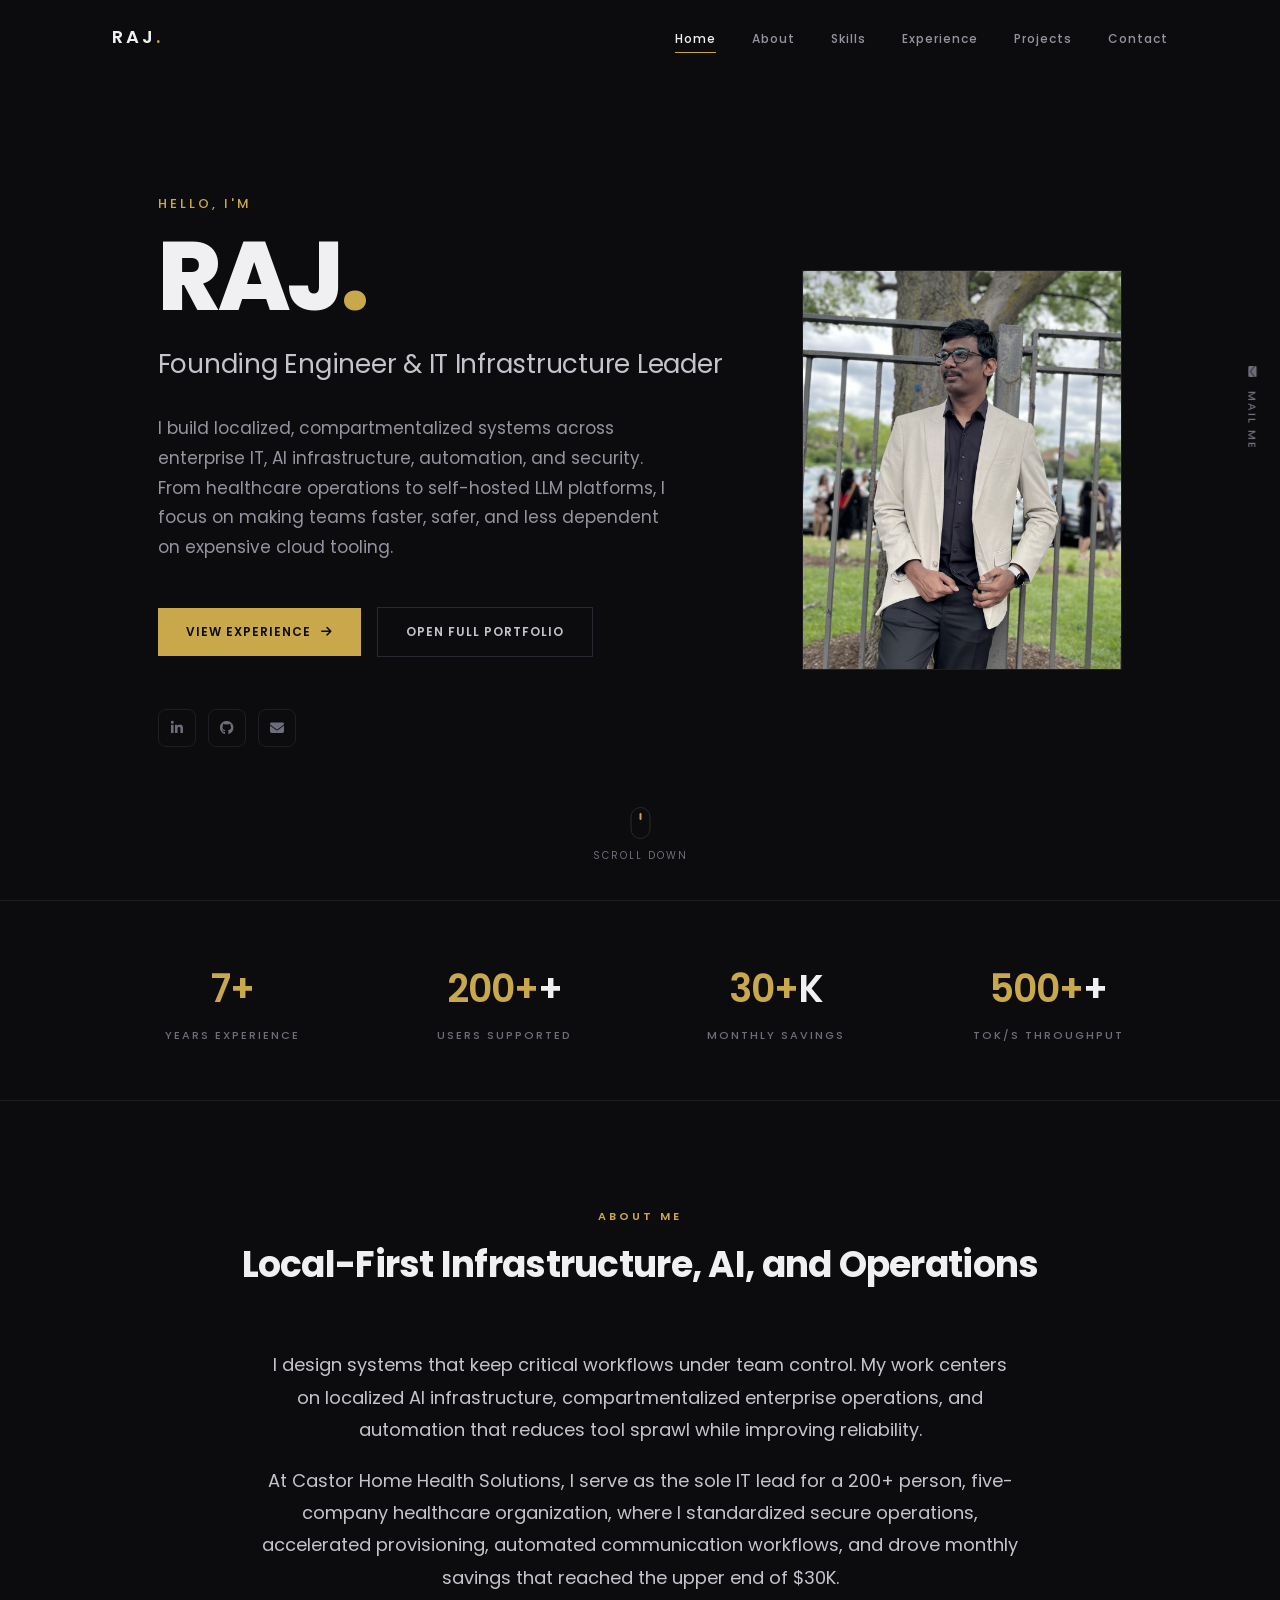
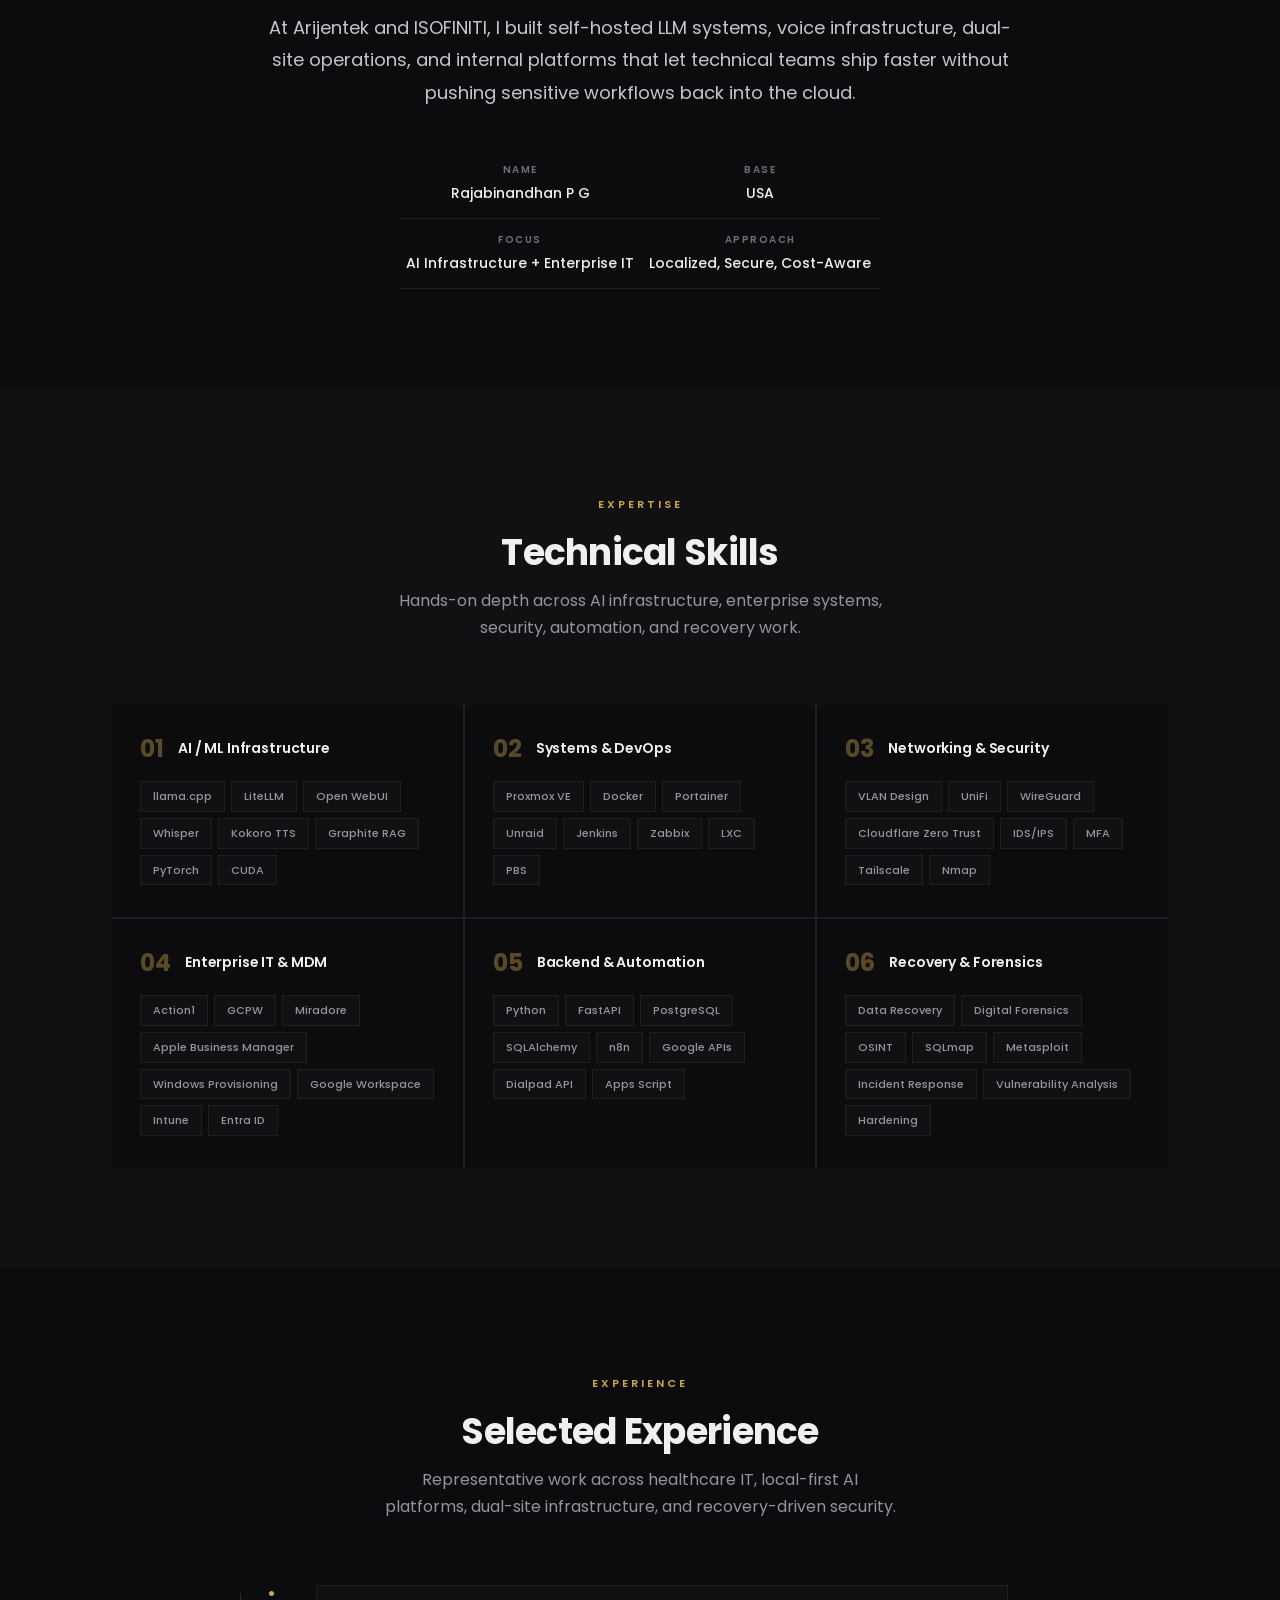
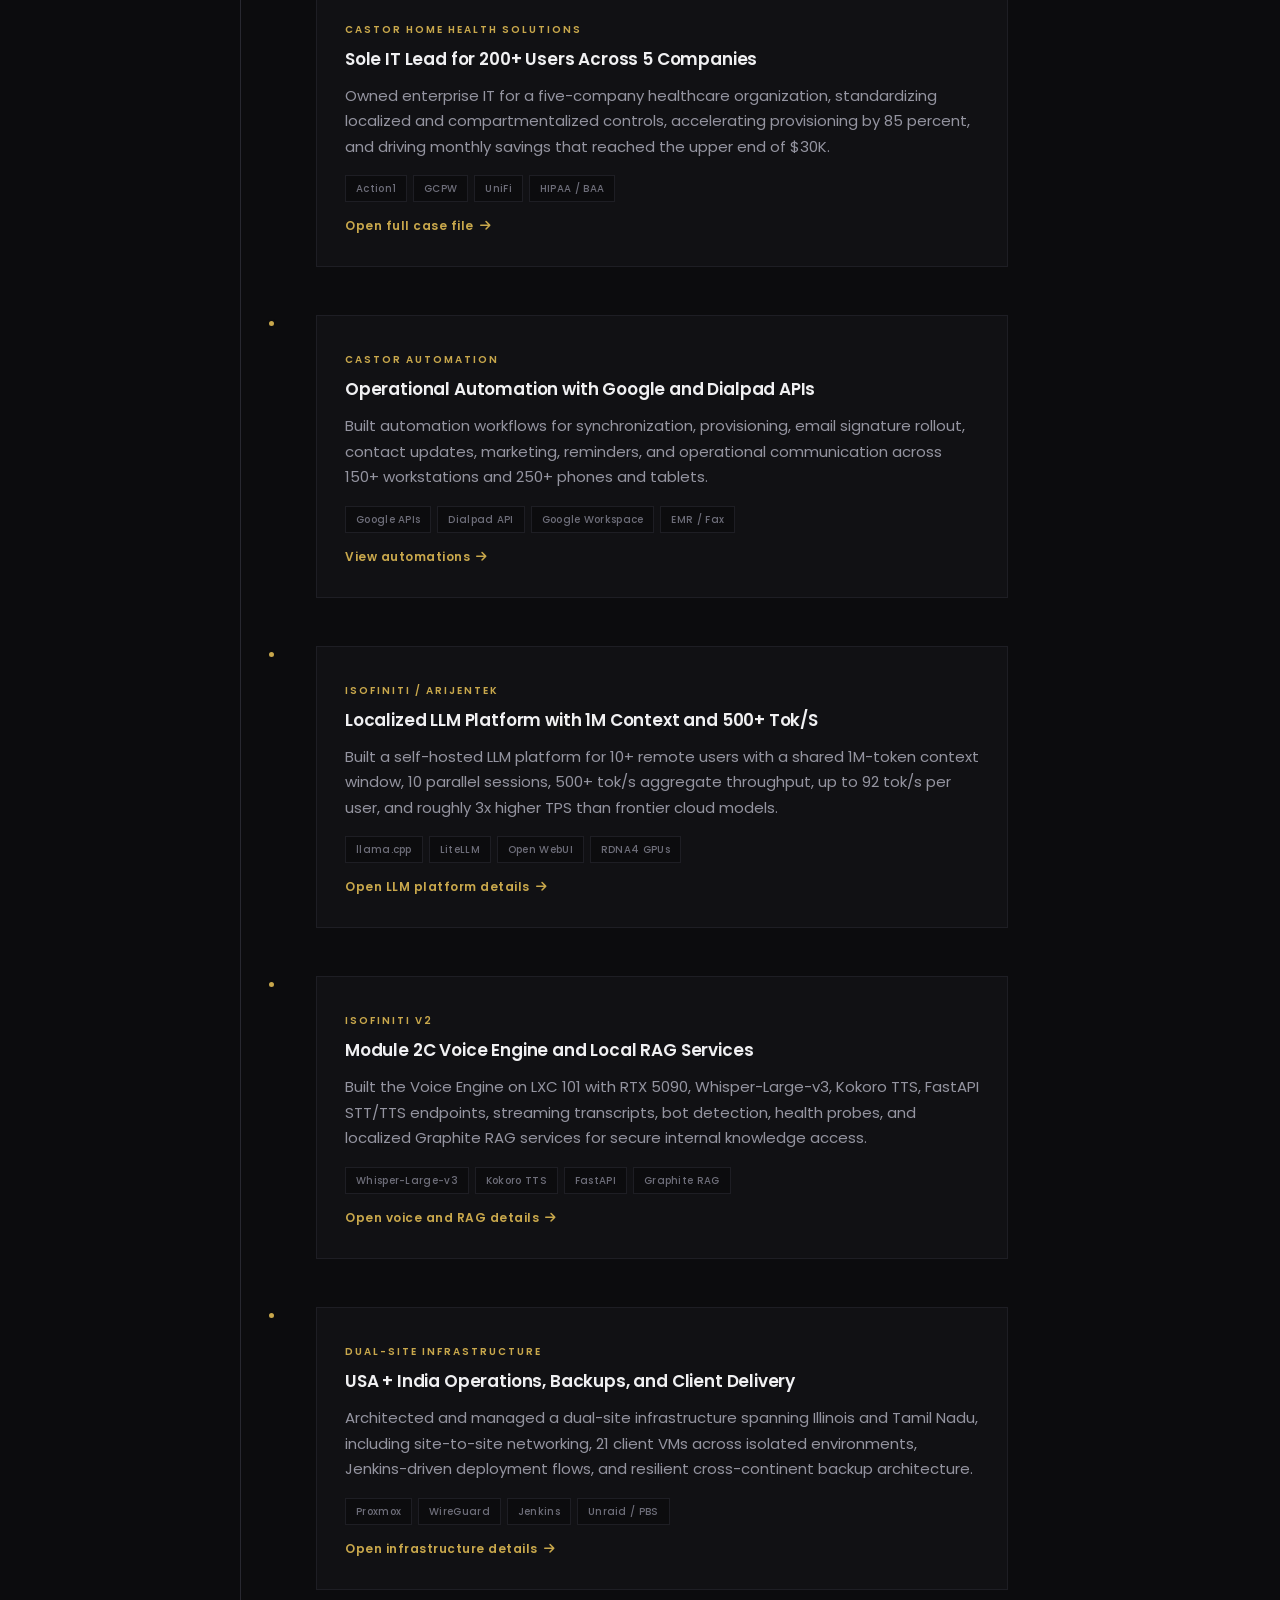
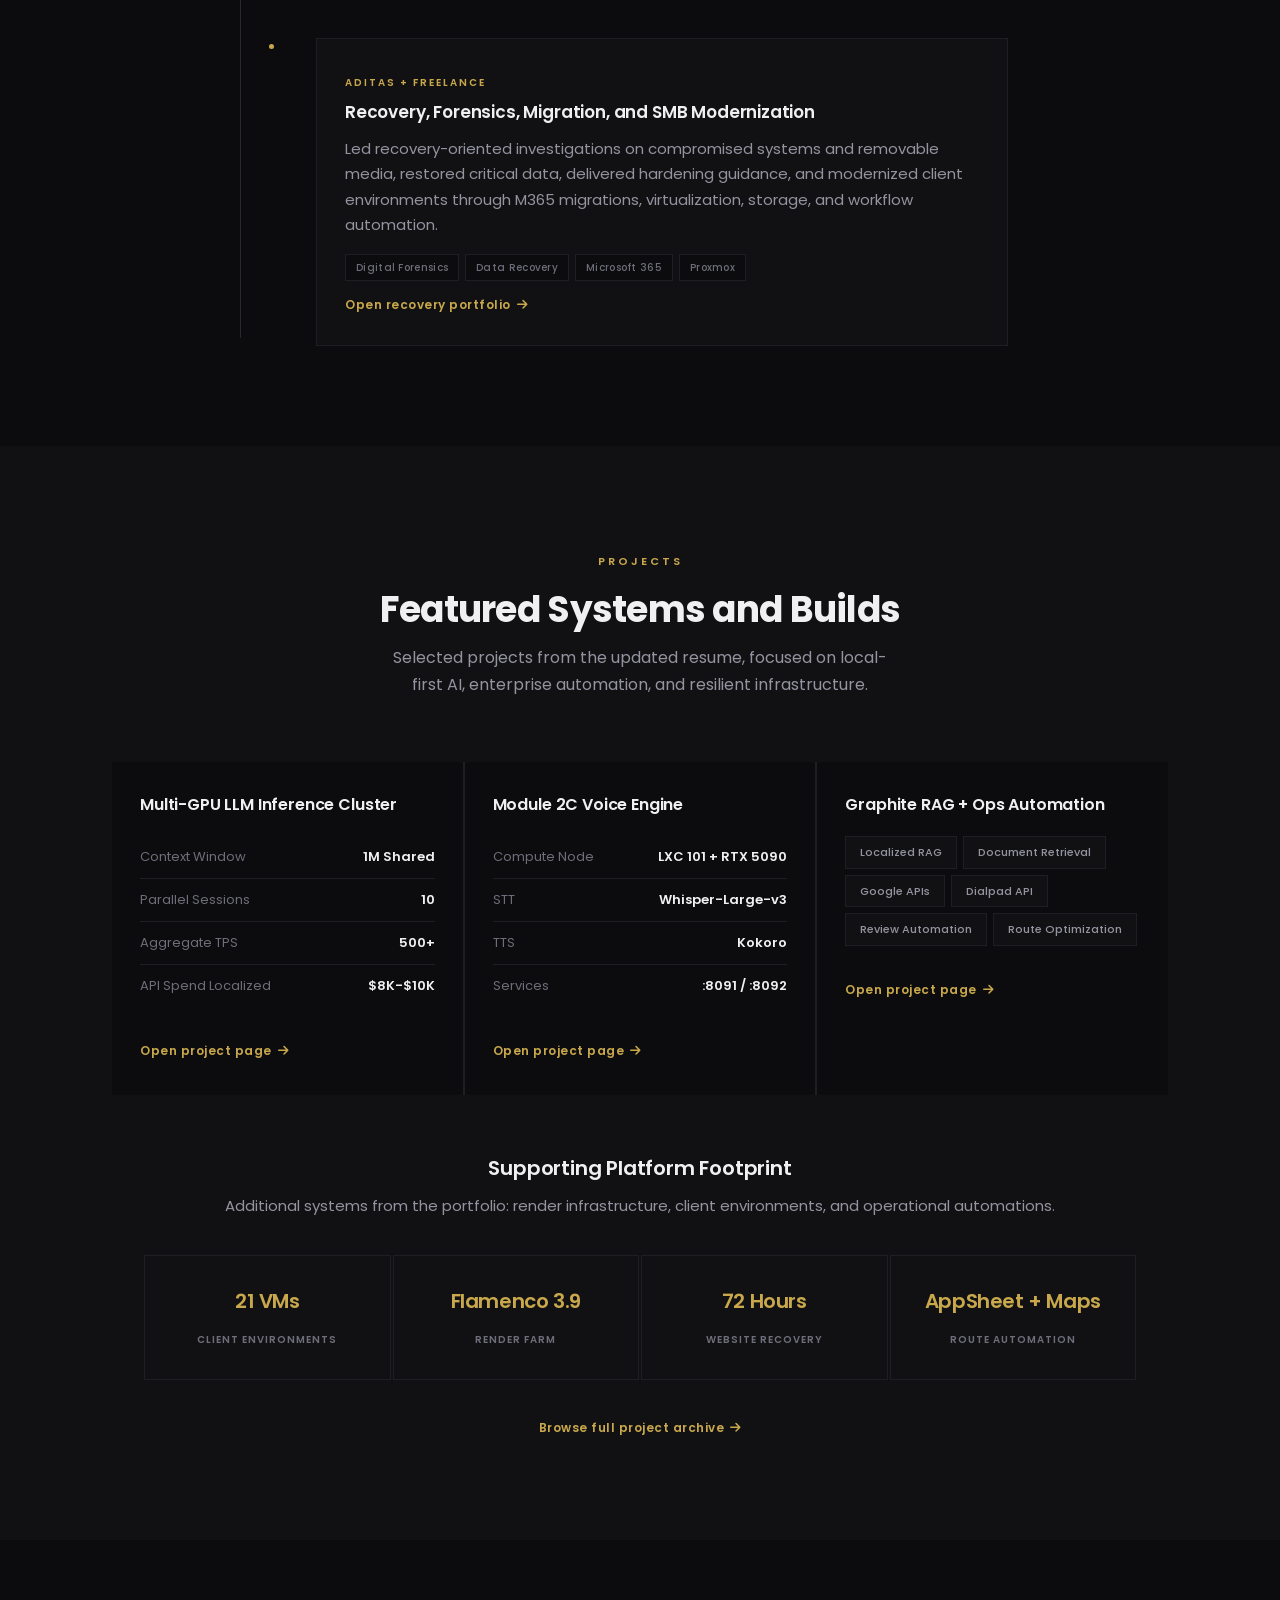
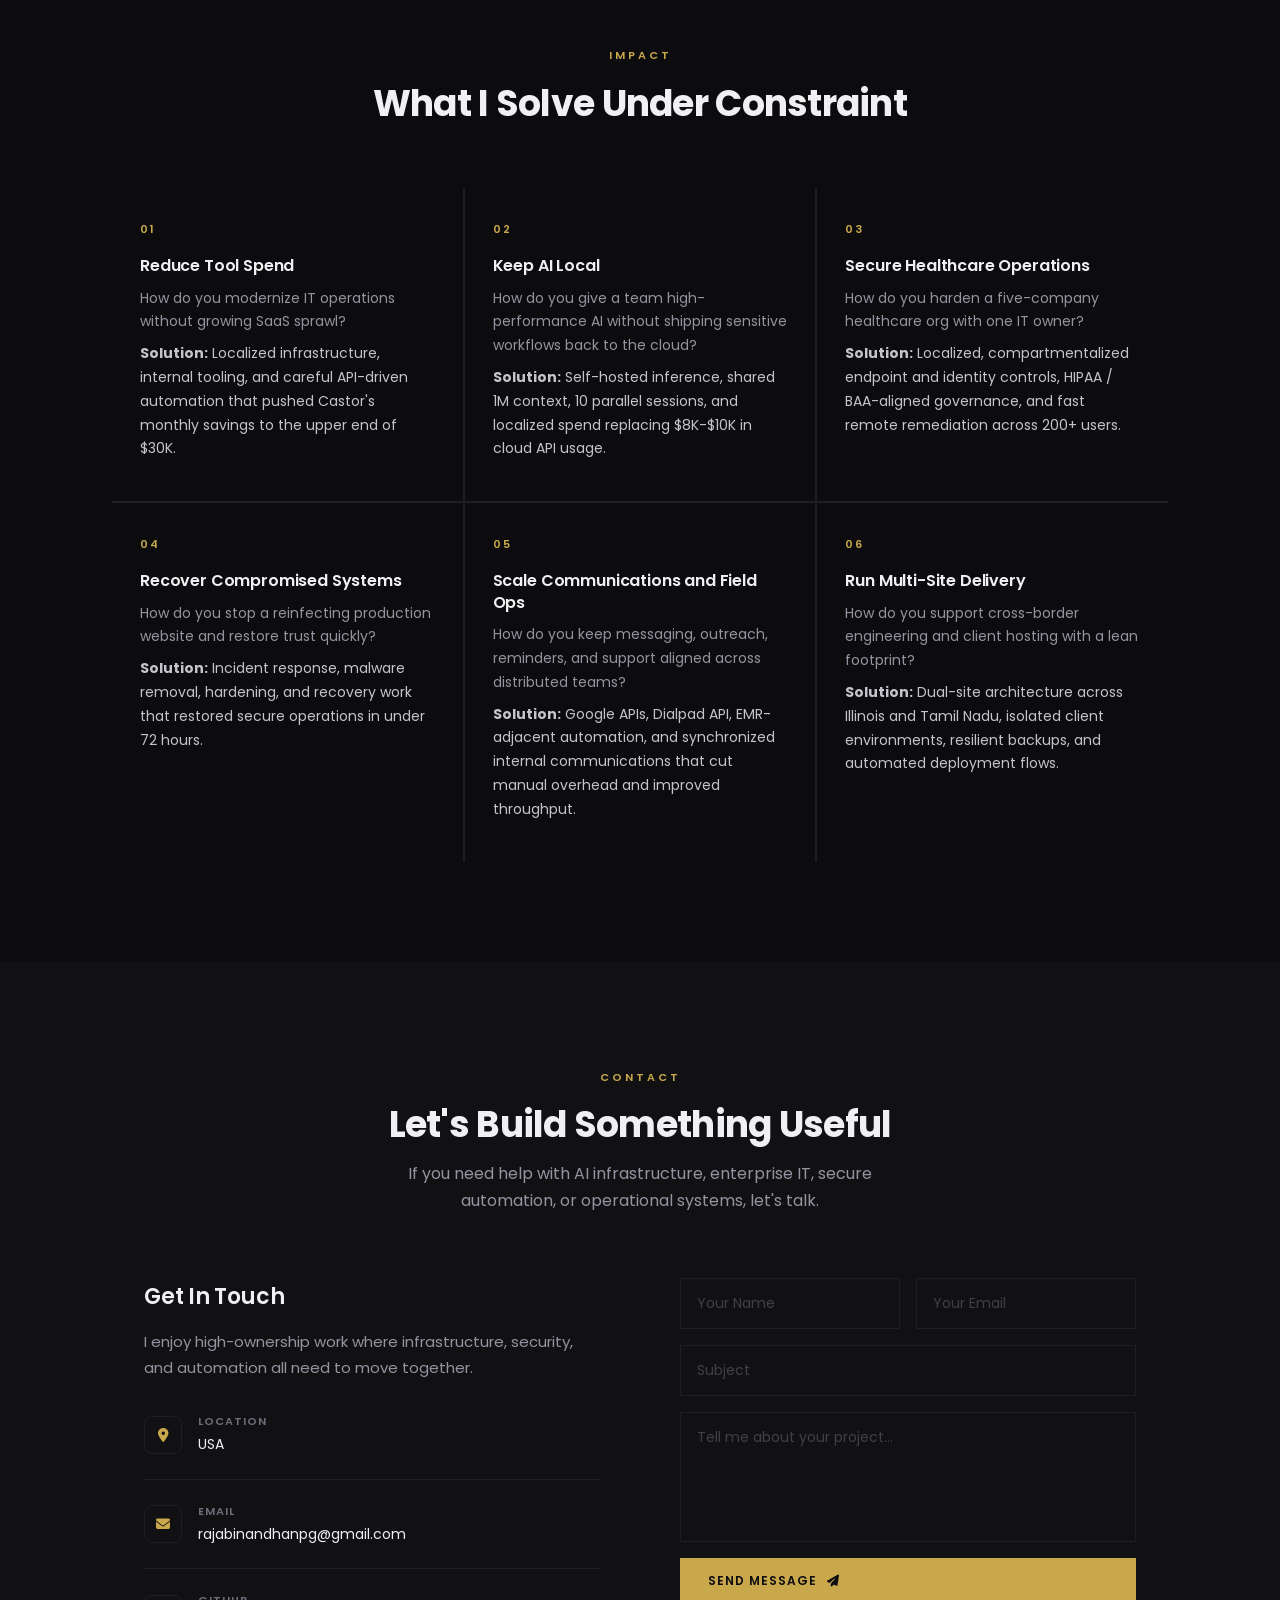
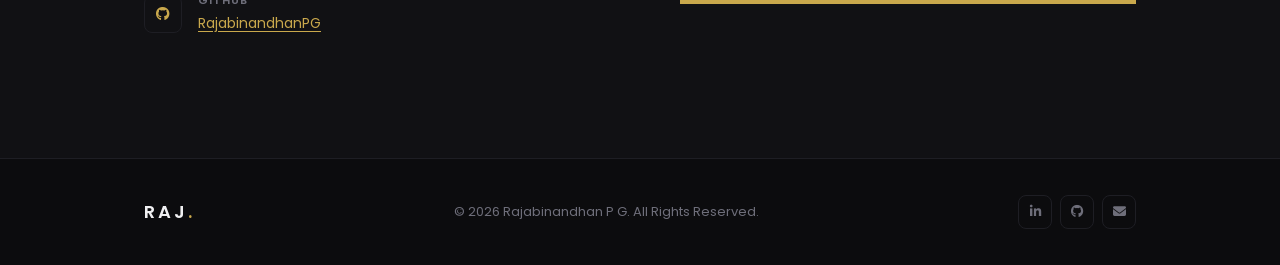
==== commit 1305df55: "Updated styling" ====
--- a/index.html
+++ b/index.html
@@ -9,7 +9,6 @@
   <link rel="stylesheet" href="https://cdnjs.cloudflare.com/ajax/libs/font-awesome/6.5.0/css/all.min.css">
   <link href="https://fonts.googleapis.com/css2?family=Poppins:wght@300;400;500;600;700;800;900&display=swap"
     rel="stylesheet">
-  <link href="https://unpkg.com/aos@2.3.1/dist/aos.css" rel="stylesheet">
 </head>
 
 <body>
@@ -36,17 +35,17 @@
   <section class="hero" id="home">
     <div class="container hero-container">
       <div class="hero-content">
-        <span class="hero-greeting" data-aos="fade-down" data-aos-delay="100">Hello, I'm</span>
-        <h1 data-aos="fade-up" data-aos-delay="200">RAJ<span>.</span></h1>
-        <h2 class="hero-title" data-aos="fade-up" data-aos-delay="300">Founding Engineer & IT Infrastructure Leader</h2>
-        <p data-aos="fade-up" data-aos-delay="400">I build localized, compartmentalized systems across enterprise IT,
+        <span class="hero-greeting" data-reveal-delay="0">Hello, I'm</span>
+        <h1 data-reveal-delay="100">RAJ<span>.</span></h1>
+        <h2 class="hero-title" data-reveal-delay="200">Founding Engineer & IT Infrastructure Leader</h2>
+        <p data-reveal-delay="300">I build localized, compartmentalized systems across enterprise IT,
           AI infrastructure, automation, and security. From healthcare operations to self-hosted LLM platforms, I focus
           on making teams faster, safer, and less dependent on expensive cloud tooling.</p>
-        <div class="hero-buttons" data-aos="fade-up" data-aos-delay="500">
+        <div class="hero-buttons" data-reveal-delay="400">
           <a href="#experience" class="btn btn-primary">VIEW EXPERIENCE <i class="fas fa-arrow-right"></i></a>
           <a href="projects.html" class="btn btn-secondary">OPEN FULL PORTFOLIO</a>
         </div>
-        <div class="hero-social" data-aos="fade-up" data-aos-delay="600">
+        <div class="hero-social" data-reveal-delay="500">
           <a href="https://www.linkedin.com/in/raj-abinandhanpg/" class="social-link" target="_blank"><i
               class="fab fa-linkedin-in"></i></a>
           <a href="https://github.com/RajabinandhanPG" class="social-link" target="_blank"><i
@@ -54,7 +53,7 @@
           <a href="mailto:rajabinandhanpg@gmail.com" class="social-link"><i class="fas fa-envelope"></i></a>
         </div>
       </div>
-      <div class="hero-image" data-aos="fade-left" data-aos-delay="300">
+      <div class="hero-image">
         <div class="image-wrapper">
           <img src="IMG_8828.png" alt="Rajabinandhan P G portrait">
         </div>
@@ -76,20 +75,20 @@
 
   <section class="stats-bar">
     <div class="stats-container">
-      <div class="stat-item" data-aos="fade-up" data-aos-delay="100">
-        <h3 class="counter" data-target="7">0</h3>
+      <div class="stat-item" data-reveal-delay="0">
+        <h3><span class="counter" data-target="7">0</span></h3>
         <p>Years Experience</p>
       </div>
-      <div class="stat-item" data-aos="fade-up" data-aos-delay="200">
-        <h3 class="counter" data-target="200">0</h3>
+      <div class="stat-item" data-reveal-delay="100">
+        <h3><span class="counter" data-target="200">0</span>+</h3>
         <p>Users Supported</p>
       </div>
-      <div class="stat-item" data-aos="fade-up" data-aos-delay="300">
-        <h3 class="counter" data-target="30">0</h3>
-        <p>K Monthly Savings</p>
-      </div>
-      <div class="stat-item" data-aos="fade-up" data-aos-delay="400">
-        <h3 class="counter" data-target="500">0</h3>
+      <div class="stat-item" data-reveal-delay="200">
+        <h3><span class="counter" data-target="30">0</span>K</h3>
+        <p>Monthly Savings</p>
+      </div>
+      <div class="stat-item" data-reveal-delay="300">
+        <h3><span class="counter" data-target="500">0</span>+</h3>
         <p>Tok/S Throughput</p>
       </div>
     </div>
@@ -97,11 +96,11 @@
 
   <section class="about-section" id="about">
     <div class="container">
-      <div class="section-header" data-aos="fade-up">
+      <div class="section-header">
         <span class="label">About Me</span>
         <h2>Local-First Infrastructure, AI, and Operations</h2>
       </div>
-      <div class="about-text-full" data-aos="fade-up" data-aos-delay="200">
+      <div class="about-text-full">
         <p>I design systems that keep critical workflows under team control. My work centers on localized AI
           infrastructure, compartmentalized enterprise operations, and automation that reduces tool sprawl while
           improving reliability.</p>
@@ -113,19 +112,19 @@
           cloud.</p>
 
         <div class="about-details">
-          <div class="detail-item" data-aos="fade-up" data-aos-delay="200">
+          <div class="detail-item">
             <span class="detail-label">Name</span>
             <span class="detail-value">Rajabinandhan P G</span>
           </div>
-          <div class="detail-item" data-aos="fade-up" data-aos-delay="250">
+          <div class="detail-item">
             <span class="detail-label">Base</span>
             <span class="detail-value">USA</span>
           </div>
-          <div class="detail-item" data-aos="fade-up" data-aos-delay="300">
+          <div class="detail-item">
             <span class="detail-label">Focus</span>
             <span class="detail-value">AI Infrastructure + Enterprise IT</span>
           </div>
-          <div class="detail-item" data-aos="fade-up" data-aos-delay="350">
+          <div class="detail-item">
             <span class="detail-label">Approach</span>
             <span class="detail-value">Localized, Secure, Cost-Aware</span>
           </div>
@@ -136,15 +135,15 @@
 
   <section class="skills-section" id="skills">
     <div class="container">
-      <div class="section-header" data-aos="fade-up">
+      <div class="section-header">
         <span class="label">Expertise</span>
         <h2>Technical Skills</h2>
         <p>Hands-on depth across AI infrastructure, enterprise systems, security, automation, and recovery work.</p>
       </div>
       <div class="skills-grid">
-        <div class="skill-category" data-aos="fade-up" data-aos-delay="100">
+        <div class="skill-category">
           <div class="skill-category-header">
-            <div class="skill-icon"><i class="fas fa-brain"></i></div>
+            <span class="skill-number">01</span>
             <h3>AI / ML Infrastructure</h3>
           </div>
           <div class="skill-tags">
@@ -158,9 +157,9 @@
             <span class="skill-tag">CUDA</span>
           </div>
         </div>
-        <div class="skill-category" data-aos="fade-up" data-aos-delay="200">
+        <div class="skill-category">
           <div class="skill-category-header">
-            <div class="skill-icon"><i class="fas fa-server"></i></div>
+            <span class="skill-number">02</span>
             <h3>Systems & DevOps</h3>
           </div>
           <div class="skill-tags">
@@ -174,9 +173,9 @@
             <span class="skill-tag">PBS</span>
           </div>
         </div>
-        <div class="skill-category" data-aos="fade-up" data-aos-delay="300">
+        <div class="skill-category">
           <div class="skill-category-header">
-            <div class="skill-icon"><i class="fas fa-shield-halved"></i></div>
+            <span class="skill-number">03</span>
             <h3>Networking & Security</h3>
           </div>
           <div class="skill-tags">
@@ -190,9 +189,9 @@
             <span class="skill-tag">Nmap</span>
           </div>
         </div>
-        <div class="skill-category" data-aos="fade-up" data-aos-delay="100">
+        <div class="skill-category">
           <div class="skill-category-header">
-            <div class="skill-icon"><i class="fas fa-laptop-medical"></i></div>
+            <span class="skill-number">04</span>
             <h3>Enterprise IT & MDM</h3>
           </div>
           <div class="skill-tags">
@@ -206,9 +205,9 @@
             <span class="skill-tag">Entra ID</span>
           </div>
         </div>
-        <div class="skill-category" data-aos="fade-up" data-aos-delay="200">
+        <div class="skill-category">
           <div class="skill-category-header">
-            <div class="skill-icon"><i class="fas fa-gears"></i></div>
+            <span class="skill-number">05</span>
             <h3>Backend & Automation</h3>
           </div>
           <div class="skill-tags">
@@ -222,9 +221,9 @@
             <span class="skill-tag">Apps Script</span>
           </div>
         </div>
-        <div class="skill-category" data-aos="fade-up" data-aos-delay="300">
+        <div class="skill-category">
           <div class="skill-category-header">
-            <div class="skill-icon"><i class="fas fa-hard-drive"></i></div>
+            <span class="skill-number">06</span>
             <h3>Recovery & Forensics</h3>
           </div>
           <div class="skill-tags">
@@ -244,13 +243,13 @@
 
   <section class="experience-section" id="experience">
     <div class="container">
-      <div class="section-header" data-aos="fade-up">
+      <div class="section-header">
         <span class="label">Experience</span>
         <h2>Selected Experience</h2>
         <p>Representative work across healthcare IT, local-first AI platforms, dual-site infrastructure, and recovery-driven security.</p>
       </div>
       <div class="timeline">
-        <div class="timeline-item" data-aos="fade-right" data-aos-delay="100">
+        <div class="timeline-item">
           <div class="timeline-marker">
             <div class="timeline-dot"></div>
           </div>
@@ -267,7 +266,7 @@
             <a href="castor.html" class="detail-link">Open full case file <i class="fas fa-arrow-right"></i></a>
           </div>
         </div>
-        <div class="timeline-item" data-aos="fade-right" data-aos-delay="200">
+        <div class="timeline-item">
           <div class="timeline-marker">
             <div class="timeline-dot"></div>
           </div>
@@ -284,7 +283,7 @@
             <a href="castor.html#automation" class="detail-link">View automations <i class="fas fa-arrow-right"></i></a>
           </div>
         </div>
-        <div class="timeline-item" data-aos="fade-right" data-aos-delay="300">
+        <div class="timeline-item">
           <div class="timeline-marker">
             <div class="timeline-dot"></div>
           </div>
@@ -301,7 +300,7 @@
             <a href="arijentek.html#llm-platform" class="detail-link">Open LLM platform details <i class="fas fa-arrow-right"></i></a>
           </div>
         </div>
-        <div class="timeline-item" data-aos="fade-right" data-aos-delay="100">
+        <div class="timeline-item">
           <div class="timeline-marker">
             <div class="timeline-dot"></div>
           </div>
@@ -318,7 +317,7 @@
             <a href="arijentek.html#voice-engine" class="detail-link">Open voice and RAG details <i class="fas fa-arrow-right"></i></a>
           </div>
         </div>
-        <div class="timeline-item" data-aos="fade-right" data-aos-delay="200">
+        <div class="timeline-item">
           <div class="timeline-marker">
             <div class="timeline-dot"></div>
           </div>
@@ -335,7 +334,7 @@
             <a href="arijentek.html#dual-site" class="detail-link">Open infrastructure details <i class="fas fa-arrow-right"></i></a>
           </div>
         </div>
-        <div class="timeline-item" data-aos="fade-right" data-aos-delay="300">
+        <div class="timeline-item">
           <div class="timeline-marker">
             <div class="timeline-dot"></div>
           </div>
@@ -358,14 +357,13 @@
 
   <section class="ai-section" id="projects">
     <div class="container">
-      <div class="section-header" data-aos="fade-up">
+      <div class="section-header">
         <span class="label">Projects</span>
         <h2>Featured Systems and Builds</h2>
         <p>Selected projects from the updated resume, focused on local-first AI, enterprise automation, and resilient infrastructure.</p>
       </div>
       <div class="ai-grid">
-        <div class="ai-card" data-aos="zoom-in" data-aos-delay="100">
-          <div class="ai-card-icon"><i class="fas fa-microchip"></i></div>
+        <div class="ai-card">
           <h3>Multi-GPU LLM Inference Cluster</h3>
           <div class="ai-specs">
             <div class="spec-row">
@@ -389,8 +387,7 @@
             <a href="projects.html#llm-cluster" class="detail-link">Open project page <i class="fas fa-arrow-right"></i></a>
           </div>
         </div>
-        <div class="ai-card" data-aos="zoom-in" data-aos-delay="200">
-          <div class="ai-card-icon"><i class="fas fa-wave-square"></i></div>
+        <div class="ai-card">
           <h3>Module 2C Voice Engine</h3>
           <div class="ai-specs">
             <div class="spec-row">
@@ -414,8 +411,7 @@
             <a href="projects.html#module-2c" class="detail-link">Open project page <i class="fas fa-arrow-right"></i></a>
           </div>
         </div>
-        <div class="ai-card" data-aos="zoom-in" data-aos-delay="300">
-          <div class="ai-card-icon"><i class="fas fa-diagram-project"></i></div>
+        <div class="ai-card">
           <h3>Graphite RAG + Ops Automation</h3>
           <div class="ai-capabilities">
             <span class="ai-cap">Localized RAG</span>
@@ -433,7 +429,7 @@
 
       <div class="rendering-section">
         <div class="rendering-header">
-          <h3><i class="fas fa-layer-group"></i> Supporting Platform Footprint</h3>
+          <h3>Supporting Platform Footprint</h3>
           <p>Additional systems from the portfolio: render infrastructure, client environments, and operational automations.</p>
         </div>
         <div class="rendering-grid">
@@ -572,16 +568,7 @@
 
   <button class="scroll-top" id="scrollTop"><i class="fas fa-arrow-up"></i></button>
 
-  <script src="https://unpkg.com/aos@2.3.1/dist/aos.js"></script>
   <script src="script.js"></script>
-  <script>
-    AOS.init({
-      duration: 800,
-      easing: 'ease-out-cubic',
-      once: true,
-      offset: 100
-    });
-  </script>
 </body>
 
 </html>
--- a/style.css
+++ b/style.css
@@ -6,21 +6,25 @@
 }
 
 :root {
-  --primary: #c9a84c;
-  --primary-light: rgba(201, 168, 76, 0.12);
-  --primary-hover: #dbb85e;
-  --bg: #0a0a0a;
-  --bg-alt: #0f0f0f;
-  --bg-card: #141414;
-  --bg-card-hover: #1a1a1a;
-  --border: #1e1e1e;
-  --border-light: #2a2a2a;
-  --text: #888888;
-  --text-light: #b0b0b0;
-  --text-white: #e8e8e8;
-  --white: #ffffff;
-  --font: 'Poppins', sans-serif;
-  --transition: 0.35s cubic-bezier(0.4, 0, 0.2, 1);
+  --bg: #0c0c0e;
+  --bg-surface: #111114;
+  --bg-elevated: #16161a;
+  --border: #1e1e24;
+  --border-light: #282830;
+  --text: #6e6e7a;
+  --text-medium: #9494a0;
+  --text-bright: #c4c4cc;
+  --fg: #e4e4e8;
+  --white: #f0f0f2;
+
+  --accent: #c9a84c;
+  --accent-hover: #dbb85e;
+
+  --font-display: 'Poppins', -apple-system, sans-serif;
+  --font-body: 'Poppins', -apple-system, sans-serif;
+
+  --max-width: 1120px;
+  --section-gap: 100px;
 }
 
 html {
@@ -29,12 +33,13 @@
 }
 
 body {
-  font-family: var(--font);
+  font-family: var(--font-body);
   background: var(--bg);
   color: var(--text);
   overflow-x: hidden;
   line-height: 1.7;
   -webkit-font-smoothing: antialiased;
+  -moz-osx-font-smoothing: grayscale;
 }
 
 a { text-decoration: none; color: inherit; }
@@ -43,9 +48,32 @@
 table { width: 100%; border-collapse: collapse; }
 
 .container {
-  max-width: 1200px;
+  max-width: var(--max-width);
   margin: 0 auto;
-  padding: 0 24px;
+  padding: 0 32px;
+}
+
+/* ===== ANIMATION KEYFRAMES ===== */
+@keyframes fadeUp {
+  from { opacity: 0; transform: translateY(16px); }
+  to { opacity: 1; transform: translateY(0); }
+}
+
+@keyframes scrollWheel {
+  0% { opacity: 1; transform: translateX(-50%) translateY(0); }
+  100% { opacity: 0; transform: translateX(-50%) translateY(10px); }
+}
+
+/* ===== REVEAL ANIMATION ===== */
+.reveal {
+  opacity: 0;
+  transform: translateY(16px);
+  transition: opacity 0.6s ease, transform 0.6s ease;
+}
+
+.reveal.visible {
+  opacity: 1;
+  transform: translateY(0);
 }
 
 /* ===== NAVBAR ===== */
@@ -55,16 +83,16 @@
   left: 0;
   width: 100%;
   z-index: 1000;
-  padding: 20px 0;
-  transition: var(--transition);
+  padding: 22px 0;
+  transition: background 0.35s ease, border-color 0.35s ease, padding 0.35s ease;
   background: transparent;
 }
 
 .navbar.scrolled {
-  background: rgba(10, 10, 10, 0.92);
+  background: rgba(12, 12, 14, 0.92);
   backdrop-filter: blur(24px);
   -webkit-backdrop-filter: blur(24px);
-  padding: 14px 0;
+  padding: 16px 0;
   border-bottom: 1px solid var(--border);
 }
 
@@ -75,37 +103,35 @@
 }
 
 .logo {
-  font-size: 24px;
-  font-weight: 900;
-  color: var(--white);
-  letter-spacing: 2px;
-  position: relative;
-}
-
-.logo span { color: var(--primary); }
-
-.nav-links { display: flex; gap: 32px; align-items: center; }
+  font-size: 18px;
+  font-weight: 600;
+  color: var(--white);
+  letter-spacing: 3px;
+}
+
+.logo span { color: var(--accent); }
+
+.nav-links { display: flex; gap: 36px; align-items: center; }
 
 .nav-links a {
   font-size: 12px;
   font-weight: 500;
-  color: var(--text);
-  text-transform: uppercase;
-  letter-spacing: 1.5px;
-  transition: var(--transition);
+  color: var(--text-medium);
+  letter-spacing: 1px;
+  transition: color 0.3s ease;
+  padding: 4px 0;
   position: relative;
-  padding: 4px 0;
 }
 
 .nav-links a::after {
   content: '';
   position: absolute;
-  bottom: -1px;
+  bottom: -2px;
   left: 0;
   width: 0;
-  height: 1.5px;
-  background: var(--primary);
-  transition: var(--transition);
+  height: 1px;
+  background: var(--accent);
+  transition: width 0.35s ease;
 }
 
 .nav-links a:hover,
@@ -120,121 +146,141 @@
   gap: 5px;
   cursor: pointer;
   z-index: 1001;
+  padding: 4px;
 }
 
 .hamburger span {
-  width: 26px;
-  height: 2px;
+  width: 22px;
+  height: 1.5px;
   background: var(--white);
-  transition: var(--transition);
-  border-radius: 2px;
-}
-
-.hamburger.active span:nth-child(1) { transform: rotate(45deg) translate(5px, 5px); }
+  transition: transform 0.3s ease, opacity 0.3s ease;
+}
+
+.hamburger.active span:nth-child(1) { transform: rotate(45deg) translate(5px, 4px); }
 .hamburger.active span:nth-child(2) { opacity: 0; }
-.hamburger.active span:nth-child(3) { transform: rotate(-45deg) translate(5px, -5px); }
+.hamburger.active span:nth-child(3) { transform: rotate(-45deg) translate(5px, -4px); }
 
 /* ===== HERO ===== */
 .hero {
   min-height: 100vh;
-  padding: 120px 0 80px;
+  padding: 140px 0 100px;
   position: relative;
-  background: radial-gradient(ellipse at 10% 40%, rgba(201, 168, 76, 0.04) 0%, transparent 60%);
+  display: flex;
+  flex-direction: column;
+  justify-content: center;
 }
 
 .hero-container {
   display: flex;
   align-items: center;
-  justify-content: space-between;
-  gap: 60px;
-}
-
-.hero-content { flex: 1; max-width: 620px; }
+  gap: 80px;
+}
+
+.hero-content { flex: 1; }
 
 .hero-greeting {
-  display: inline-block;
-  font-size: 16px;
-  font-weight: 800;
-  color: var(--primary);
+  display: block;
+  font-size: 13px;
+  font-weight: 500;
+  color: var(--accent);
   letter-spacing: 3px;
   text-transform: uppercase;
-  margin-bottom: 12px;
+  margin-bottom: 16px;
 }
 
 .hero-content h1 {
-  font-size: clamp(56px, 8vw, 100px);
-  font-weight: 900;
-  color: var(--white);
-  line-height: 1;
-  margin-bottom: 16px;
-  letter-spacing: -2px;
-}
-
-.hero-content h1 span { color: var(--primary); }
+  font-family: var(--font-display);
+  font-size: clamp(52px, 9vw, 96px);
+  font-weight: 800;
+  color: var(--white);
+  line-height: 0.95;
+  margin-bottom: 20px;
+  letter-spacing: -3px;
+}
+
+.hero-content h1 span { color: var(--accent); }
 
 .hero-title {
-  font-size: clamp(22px, 3vw, 30px);
-  font-weight: 700;
-  color: var(--text-light);
-  margin-bottom: 24px;
-  letter-spacing: 0;
+  font-size: clamp(18px, 2.5vw, 26px);
+  font-weight: 400;
+  color: var(--text-bright);
+  margin-bottom: 28px;
+  letter-spacing: -0.01em;
 }
 
 .hero-content p {
-  font-size: 18px;
-  font-weight: 500;
-  line-height: 1.8;
-  margin-bottom: 40px;
-  max-width: 560px;
-  color: var(--text-light);
+  font-size: 17px;
+  line-height: 1.75;
+  margin-bottom: 44px;
+  max-width: 520px;
+  color: var(--text-medium);
 }
 
 .hero-buttons {
   display: flex;
   gap: 16px;
-  margin-bottom: 48px;
-  align-items: center;
+  margin-bottom: 52px;
+  align-items: center;
+  flex-wrap: wrap;
 }
 
 .btn {
   display: inline-flex;
   align-items: center;
   gap: 10px;
-  padding: 15px 30px;
+  padding: 14px 28px;
   font-size: 12px;
   font-weight: 600;
+  letter-spacing: 1px;
   text-transform: uppercase;
-  letter-spacing: 1.5px;
-  border-radius: 50px;
-  transition: var(--transition);
+  border: none;
   cursor: pointer;
-  font-family: var(--font);
-  border: none;
+  font-family: var(--font-body);
+  transition: background 0.3s ease, transform 0.2s ease, box-shadow 0.3s ease;
 }
 
 .btn-primary {
-  background: var(--primary);
+  background: var(--accent);
   color: var(--bg);
 }
 
 .btn-primary:hover {
-  background: var(--primary-hover);
-  transform: translateY(-2px);
-  box-shadow: 0 10px 40px rgba(201, 168, 76, 0.25);
+  background: var(--accent-hover);
+  transform: translateY(-1px);
+  box-shadow: 0 8px 32px rgba(201, 168, 76, 0.2);
 }
 
 .btn-secondary {
   background: transparent;
-  color: var(--text-light);
+  color: var(--text-bright);
   border: 1px solid var(--border-light);
 }
 
 .btn-secondary:hover {
-  border-color: var(--primary);
-  color: var(--primary);
-}
-
-.hero-social { display: flex; gap: 14px; align-items: center; }
+  border-color: var(--text-bright);
+  color: var(--white);
+}
+
+.hero-social { display: flex; gap: 12px; align-items: center; }
+
+.social-link {
+  width: 38px;
+  height: 38px;
+  display: flex;
+  align-items: center;
+  justify-content: center;
+  border-radius: 8px;
+  border: 1px solid var(--border);
+  color: var(--text);
+  font-size: 14px;
+  transition: border-color 0.3s ease, color 0.3s ease, transform 0.2s ease;
+}
+
+.social-link:hover {
+  border-color: var(--text-bright);
+  color: var(--white);
+  transform: translateY(-2px);
+}
 
 /* Hero Image */
 .hero-image {
@@ -245,27 +291,13 @@
 }
 
 .image-wrapper {
-  width: 380px;
-  height: 460px;
-  border-radius: 20px;
+  width: 320px;
+  height: 400px;
   overflow: hidden;
   position: relative;
   border: 1px solid var(--border);
-  background: var(--bg-card);
-}
-
-.image-wrapper::before {
-  content: '';
-  position: absolute;
-  inset: 0;
-  border-radius: 20px;
-  padding: 1px;
-  background: linear-gradient(180deg, rgba(201, 168, 76, 0.2), transparent 50%);
-  -webkit-mask: linear-gradient(#fff 0 0) content-box, linear-gradient(#fff 0 0);
-  -webkit-mask-composite: xor;
-  mask-composite: exclude;
-  pointer-events: none;
-  z-index: 1;
+  background: var(--bg-surface);
+  filter: grayscale(30%);
 }
 
 .image-wrapper img {
@@ -273,33 +305,12 @@
   height: 100%;
   object-fit: cover;
   object-position: center top;
-  display: block;
-}
-
-.social-link {
-  width: 42px;
-  height: 42px;
-  display: flex;
-  align-items: center;
-  justify-content: center;
-  border-radius: 50%;
-  border: 1px solid var(--border-light);
-  color: var(--text);
-  font-size: 15px;
-  transition: var(--transition);
-}
-
-.social-link:hover {
-  border-color: var(--primary);
-  color: var(--primary);
-  transform: translateY(-3px);
-  box-shadow: 0 5px 15px rgba(201, 168, 76, 0.2);
 }
 
 /* Email Button */
 .email-btn {
   position: fixed;
-  right: 30px;
+  right: 28px;
   top: 50%;
   transform: translateY(-50%) rotate(90deg);
   transform-origin: right center;
@@ -307,23 +318,22 @@
   align-items: center;
   gap: 12px;
   color: var(--text);
-  font-size: 12px;
+  font-size: 11px;
   font-weight: 500;
   letter-spacing: 2px;
   text-transform: uppercase;
-  transition: var(--transition);
+  transition: color 0.3s ease;
   z-index: 100;
   cursor: pointer;
   white-space: nowrap;
 }
 
-.email-btn i { font-size: 16px; }
-.email-btn:hover { color: var(--primary); }
+.email-btn:hover { color: var(--accent); }
 
 /* Scroll Indicator */
 .scroll-indicator {
   position: absolute;
-  bottom: 40px;
+  bottom: 36px;
   left: 50%;
   transform: translateX(-50%);
   display: flex;
@@ -333,28 +343,23 @@
 }
 
 .mouse {
-  width: 24px;
-  height: 38px;
-  border: 2px solid var(--border-light);
-  border-radius: 12px;
+  width: 20px;
+  height: 32px;
+  border: 1.5px solid var(--border-light);
+  border-radius: 10px;
   position: relative;
 }
 
 .wheel {
-  width: 3px;
-  height: 8px;
-  background: var(--primary);
-  border-radius: 2px;
+  width: 2px;
+  height: 7px;
+  background: var(--accent);
+  border-radius: 1px;
   position: absolute;
-  top: 6px;
+  top: 5px;
   left: 50%;
   transform: translateX(-50%);
-  animation: scrollAnim 1.5s ease-in-out infinite;
-}
-
-@keyframes scrollAnim {
-  0%, 100% { opacity: 1; transform: translateX(-50%) translateY(0); }
-  100% { opacity: 0; transform: translateX(-50%) translateY(12px); }
+  animation: scrollWheel 1.5s ease-in-out infinite;
 }
 
 .scroll-indicator span {
@@ -366,7 +371,7 @@
 
 /* ===== STATS BAR ===== */
 .stats-bar {
-  padding: 60px 0;
+  padding: 56px 0;
   border-top: 1px solid var(--border);
   border-bottom: 1px solid var(--border);
 }
@@ -374,108 +379,118 @@
 .stats-container {
   display: grid;
   grid-template-columns: repeat(4, 1fr);
-  gap: 30px;
-  max-width: 1200px;
+  gap: 32px;
+  max-width: var(--max-width);
   margin: 0 auto;
-  padding: 0 24px;
+  padding: 0 32px;
   text-align: center;
 }
 
 .stat-item h3 {
-  font-size: 42px;
-  font-weight: 800;
-  color: var(--white);
-  margin-bottom: 6px;
-}
-
-.stat-item h3 span { color: var(--primary); }
+  font-family: var(--font-display);
+  font-size: 38px;
+  font-weight: 600;
+  color: var(--white);
+  margin-bottom: 4px;
+  letter-spacing: -1px;
+}
+
+.stat-item h3 span { color: var(--accent); }
 
 .stat-item p {
-  font-size: 12px;
+  font-size: 11px;
   text-transform: uppercase;
   letter-spacing: 2px;
   color: var(--text);
-}
-
-/* ===== ABOUT ===== */
-.about-section { padding: 100px 0; }
+  font-weight: 500;
+}
+
+/* ===== SECTIONS ===== */
+.about-section,
+.experience-section,
+.problems-section {
+  padding: var(--section-gap) 0;
+}
+
+.skills-section,
+.ai-section,
+.contact-section {
+  padding: var(--section-gap) 0;
+  background: var(--bg-surface);
+}
 
 .section-header {
   text-align: center;
-  margin-bottom: 60px;
+  margin-bottom: 64px;
 }
 
 .section-header .label {
   display: inline-block;
-  font-size: 12px;
+  font-size: 11px;
   font-weight: 600;
   letter-spacing: 3px;
   text-transform: uppercase;
-  color: var(--primary);
-  margin-bottom: 16px;
-  position: relative;
-}
-
-.section-header .label::before,
-.section-header .label::after {
-  content: '';
-  position: absolute;
-  top: 50%;
-  width: 30px;
-  height: 1px;
-  background: var(--primary);
-  opacity: 0.3;
-}
-
-.section-header .label::before { right: calc(100% + 12px); }
-.section-header .label::after { left: calc(100% + 12px); }
+  color: var(--accent);
+  margin-bottom: 18px;
+}
 
 .section-header h2 {
-  font-size: clamp(26px, 3.5vw, 40px);
-  font-weight: 800;
-  color: var(--white);
-  margin-bottom: 16px;
+  font-family: var(--font-display);
+  font-size: clamp(24px, 3vw, 36px);
+  font-weight: 700;
+  color: var(--white);
+  margin-bottom: 14px;
+  letter-spacing: -0.02em;
+  line-height: 1.15;
 }
 
 .section-header p {
-  max-width: 560px;
+  max-width: 520px;
   margin: 0 auto;
-  font-size: 17px;
-}
-
+  font-size: 16px;
+  color: var(--text-medium);
+  line-height: 1.7;
+}
+
+/* ===== ABOUT ===== */
 .about-text-full {
-  max-width: 800px;
+  max-width: 760px;
   margin: 0 auto;
   text-align: center;
 }
 
 .about-text-full p {
-  font-size: 20px;
+  font-size: 18px;
   line-height: 1.8;
-  margin-bottom: 20px;
-  color: var(--text-light);
-}
-
-.about-text-full strong { color: var(--text-light); }
+  margin-bottom: 18px;
+  color: var(--text-bright);
+}
+
+.about-text-full strong { color: var(--white); }
 
 .about-details {
-  margin-top: 30px;
+  margin-top: 40px;
   display: grid;
-  grid-template-columns: 1fr 1fr;
-  gap: 16px 30px;
+  grid-template-columns: repeat(2, 1fr);
+  gap: 0;
+  max-width: 480px;
+  margin-left: auto;
+  margin-right: auto;
 }
 
 .detail-item {
   display: flex;
   flex-direction: column;
-  gap: 2px;
+  gap: 4px;
+  padding: 12px 0;
+  border-bottom: 1px solid var(--border);
 }
 
 .detail-label {
-  font-size: 11px;
+  font-size: 10px;
   text-transform: uppercase;
   letter-spacing: 1.5px;
-  color: var(--primary);
+  color: var(--text);
   font-weight: 600;
 }
 
@@ -486,32 +501,23 @@
 }
 
 /* ===== SKILLS ===== */
-.skills-section {
-  padding: 100px 0;
-  background: var(--bg-alt);
-}
-
 .skills-grid {
   display: grid;
   grid-template-columns: repeat(3, 1fr);
-  gap: 24px;
-  max-width: 1200px;
+  gap: 2px;
+  max-width: var(--max-width);
   margin: 0 auto;
-  padding: 0 24px;
+  background: var(--border);
 }
 
 .skill-category {
-  background: var(--bg-card);
-  border: 1px solid var(--border);
-  border-radius: 16px;
+  background: var(--bg);
   padding: 32px 28px;
-  transition: var(--transition);
+  transition: background 0.3s ease;
 }
 
 .skill-category:hover {
-  border-color: rgba(201, 168, 76, 0.2);
-  transform: translateY(-4px);
-  box-shadow: 0 12px 40px rgba(0, 0, 0, 0.3);
+  background: var(--bg-elevated);
 }
 
 .skill-category-header {
@@ -521,51 +527,44 @@
   margin-bottom: 20px;
 }
 
-.skill-icon {
-  width: 46px;
-  height: 46px;
-  display: flex;
-  align-items: center;
-  justify-content: center;
-  border-radius: 12px;
-  background: var(--primary-light);
-  color: var(--primary);
-  font-size: 18px;
-  flex-shrink: 0;
+.skill-number {
+  font-family: var(--font-display);
+  font-size: 24px;
+  font-weight: 700;
+  color: var(--accent);
+  opacity: 0.4;
+  line-height: 1;
 }
 
 .skill-category-header h3 {
-  font-size: 15px;
-  font-weight: 700;
-  color: var(--white);
-}
-
-.skill-tags { display: flex; flex-wrap: wrap; gap: 8px; }
+  font-size: 14px;
+  font-weight: 600;
+  color: var(--white);
+  letter-spacing: -0.01em;
+}
+
+.skill-tags { display: flex; flex-wrap: wrap; gap: 6px; }
 
 .skill-tag {
-  padding: 6px 14px;
-  font-size: 12px;
+  padding: 5px 12px;
+  font-size: 11px;
   font-weight: 500;
-  color: var(--text-light);
-  background: rgba(255, 255, 255, 0.04);
+  color: var(--text-medium);
+  background: var(--bg-surface);
   border: 1px solid var(--border);
-  border-radius: 20px;
-  transition: var(--transition);
+  transition: border-color 0.3s ease, color 0.3s ease;
 }
 
 .skill-tag:hover {
-  border-color: var(--primary);
-  color: var(--primary);
-  background: var(--primary-light);
+  border-color: var(--accent);
+  color: var(--accent);
 }
 
 /* ===== EXPERIENCE / TIMELINE ===== */
-.experience-section { padding: 100px 0; }
-
 .timeline {
   max-width: 800px;
   margin: 0 auto;
-  padding: 0 24px;
+  padding: 0 32px;
   position: relative;
 }
 
@@ -573,15 +572,15 @@
   content: '';
   position: absolute;
   left: 0;
-  top: 0;
-  bottom: 0;
+  top: 8px;
+  bottom: 8px;
   width: 1px;
   background: var(--border-light);
 }
 
 .timeline-item {
-  padding-left: 40px;
-  padding-bottom: 50px;
+  padding-left: 44px;
+  padding-bottom: 48px;
   position: relative;
 }
 
@@ -594,567 +593,568 @@
 }
 
 .timeline-dot {
-  width: 10px;
-  height: 10px;
+  width: 9px;
+  height: 9px;
   border-radius: 50%;
-  background: var(--primary);
+  background: var(--accent);
   border: 2px solid var(--bg);
-  box-shadow: 0 0 0 3px rgba(201, 168, 76, 0.2);
 }
 
 .timeline-content {
-  background: var(--bg-card);
+  background: var(--bg-surface);
   border: 1px solid var(--border);
-  border-radius: 14px;
   padding: 28px;
-  transition: var(--transition);
+  transition: border-color 0.3s ease;
 }
 
 .timeline-content:hover {
-  border-color: rgba(201, 168, 76, 0.2);
-  transform: translateX(4px);
+  border-color: var(--border-light);
 }
 
 .timeline-tag {
   display: inline-block;
-  font-size: 11px;
-  font-weight: 600;
-  color: var(--primary);
+  font-size: 10px;
+  font-weight: 600;
+  color: var(--accent);
+  letter-spacing: 2px;
   text-transform: uppercase;
-  letter-spacing: 2px;
   margin-bottom: 10px;
 }
 
 .timeline-content h3 {
-  font-size: 18px;
-  font-weight: 700;
+  font-family: var(--font-display);
+  font-size: 17px;
+  font-weight: 600;
   color: var(--white);
   margin-bottom: 12px;
+  letter-spacing: -0.01em;
+  line-height: 1.35;
 }
 
 .timeline-content p {
-  font-size: 16px;
+  font-size: 15px;
   line-height: 1.7;
   margin-bottom: 16px;
+  color: var(--text-medium);
 }
 
 .timeline-tech {
   display: flex;
   flex-wrap: wrap;
-  gap: 8px;
+  gap: 6px;
 }
 
 .timeline-tech span {
-  font-size: 11px;
-  padding: 4px 12px;
-  background: var(--primary-light);
-  color: var(--primary);
-  border-radius: 20px;
+  font-size: 10px;
+  padding: 4px 10px;
+  color: var(--text);
+  background: var(--bg);
+  border: 1px solid var(--border);
   font-weight: 500;
+  letter-spacing: 0.3px;
 }
 
 .detail-link {
   display: inline-flex;
   align-items: center;
-  gap: 8px;
-  margin-top: 12px;
-  padding: 10px 16px;
-  border-radius: 999px;
-  border: 1px solid rgba(201, 168, 76, 0.22);
-  color: var(--primary);
-  font-size: 11px;
-  font-weight: 600;
-  letter-spacing: 1.4px;
-  text-transform: uppercase;
-  transition: var(--transition);
+  gap: 6px;
+  margin-top: 14px;
+  color: var(--accent);
+  font-size: 12px;
+  font-weight: 600;
+  letter-spacing: 0.5px;
+  transition: gap 0.3s ease, color 0.3s ease;
 }
 
 .detail-link:hover {
-  background: var(--primary-light);
-  border-color: var(--primary);
-  transform: translateY(-2px);
+  gap: 10px;
+  color: var(--accent-hover);
 }
 
 /* ===== AI SECTION ===== */
-.ai-section {
-  padding: 100px 0;
-  background: var(--bg-alt);
-}
-
 .ai-grid {
   display: grid;
   grid-template-columns: repeat(3, 1fr);
-  gap: 24px;
-  max-width: 1200px;
-  margin: 0 auto 50px;
-  padding: 0 24px;
+  gap: 2px;
+  max-width: var(--max-width);
+  margin: 0 auto 56px;
+  background: var(--border);
 }
 
 .ai-card {
-  background: var(--bg-card);
+  background: var(--bg);
+  padding: 32px 28px;
+  transition: background 0.3s ease;
+}
+
+.ai-card:hover {
+  background: var(--bg-elevated);
+}
+
+.ai-card h3 {
+  font-family: var(--font-display);
+  font-size: 16px;
+  font-weight: 600;
+  color: var(--white);
+  margin-bottom: 20px;
+  letter-spacing: -0.01em;
+  line-height: 1.35;
+}
+
+.ai-specs { display: flex; flex-direction: column; gap: 0; }
+
+.spec-row {
+  display: flex;
+  justify-content: space-between;
+  align-items: center;
+  padding: 10px 0;
+  border-bottom: 1px solid var(--border);
+  font-size: 13px;
+}
+
+.spec-row:last-child { border-bottom: none; }
+
+.spec-label { color: var(--text); }
+
+.spec-value {
+  font-weight: 600;
+  color: var(--white);
+}
+
+.ai-capabilities {
+  display: flex;
+  flex-wrap: wrap;
+  gap: 6px;
+}
+
+.ai-cap {
+  padding: 6px 14px;
+  font-size: 11px;
+  font-weight: 500;
+  color: var(--text-medium);
+  background: var(--bg-surface);
   border: 1px solid var(--border);
-  border-radius: 16px;
-  padding: 32px 28px;
-  transition: var(--transition);
-}
-
-.ai-card:hover {
-  border-color: rgba(201, 168, 76, 0.2);
-  transform: translateY(-4px);
-}
-
-.ai-card-icon {
-  width: 52px;
-  height: 52px;
-  display: flex;
-  align-items: center;
-  justify-content: center;
-  border-radius: 14px;
-  background: var(--primary-light);
-  color: var(--primary);
-  font-size: 22px;
-  margin-bottom: 20px;
-}
-
-.ai-card h3 {
-  font-size: 18px;
-  font-weight: 700;
-  color: var(--white);
-  margin-bottom: 20px;
-}
-
-.ai-specs { display: flex; flex-direction: column; gap: 12px; }
-
-.spec-row {
-  display: flex;
-  justify-content: space-between;
-  align-items: center;
-  padding-bottom: 10px;
-  border-bottom: 1px solid var(--border);
-}
-
-.spec-label { font-size: 13px; color: var(--text); }
-
-.spec-value {
-  font-size: 13px;
-  font-weight: 600;
-  color: var(--white);
-}
-
-.ai-capabilities {
-  display: flex;
-  flex-wrap: wrap;
-  gap: 8px;
-}
-
-.ai-cap {
-  padding: 7px 16px;
-  font-size: 12px;
-  font-weight: 500;
-  color: var(--text-light);
-  background: var(--primary-light);
-  border: 1px solid rgba(201, 168, 76, 0.15);
-  border-radius: 20px;
-}
-
-.project-card-actions {
-  margin-top: 18px;
-}
+}
+
+.project-card-actions { margin-top: 20px; }
 
 /* Rendering Section */
 .rendering-section {
-  max-width: 1200px;
+  max-width: var(--max-width);
   margin: 0 auto;
-  padding: 0 24px;
+  padding: 0 32px;
 }
 
 .rendering-header {
   text-align: center;
-  margin-bottom: 30px;
+  margin-bottom: 36px;
 }
 
 .rendering-header h3 {
-  font-size: 22px;
-  font-weight: 700;
-  color: var(--white);
-  display: flex;
-  align-items: center;
-  justify-content: center;
-  gap: 10px;
-}
-
-.rendering-header h3 i { color: var(--primary); }
-
-.rendering-header p { font-size: 16px; margin-top: 6px; }
+  font-family: var(--font-display);
+  font-size: 20px;
+  font-weight: 600;
+  color: var(--white);
+  margin-bottom: 8px;
+  letter-spacing: -0.01em;
+}
+
+.rendering-header p { font-size: 15px; color: var(--text-medium); }
 
 .rendering-grid {
   display: grid;
   grid-template-columns: repeat(4, 1fr);
-  gap: 20px;
+  gap: 2px;
 }
 
 .render-stat {
-  background: var(--bg-card);
+  background: var(--bg-surface);
   border: 1px solid var(--border);
-  border-radius: 14px;
-  padding: 28px 20px;
+  padding: 28px 16px;
   text-align: center;
-  transition: var(--transition);
-}
-
-.render-stat:hover {
-  border-color: rgba(201, 168, 76, 0.2);
-  transform: translateY(-3px);
-}
+  transition: background 0.3s ease;
+}
+
+.render-stat:hover { background: var(--bg-elevated); }
 
 .render-stat-value {
   display: block;
+  font-family: var(--font-display);
   font-size: 20px;
-  font-weight: 800;
-  color: var(--primary);
+  font-weight: 600;
+  color: var(--accent);
   margin-bottom: 6px;
+  letter-spacing: -0.02em;
 }
 
 .render-stat-label {
-  font-size: 12px;
+  font-size: 10px;
   color: var(--text);
   text-transform: uppercase;
   letter-spacing: 1px;
-}
-
-/* ===== PROBLEMS SECTION ===== */
-.problems-section { padding: 100px 0; }
-
+  font-weight: 600;
+}
+
+/* ===== PROBLEMS ===== */
 .problems-grid {
   display: grid;
   grid-template-columns: repeat(3, 1fr);
-  gap: 24px;
-  max-width: 1200px;
+  gap: 2px;
+  max-width: var(--max-width);
   margin: 0 auto;
-  padding: 0 24px;
+  background: var(--border);
 }
 
 .problem-card {
-  background: var(--bg-card);
-  border: 1px solid var(--border);
-  border-radius: 16px;
+  background: var(--bg);
   padding: 32px 28px;
-  transition: var(--transition);
-  position: relative;
-  overflow: hidden;
-}
-
-.problem-card::before {
-  content: '';
-  position: absolute;
-  top: 0;
-  left: 0;
-  width: 100%;
-  height: 3px;
-  background: linear-gradient(90deg, var(--primary), transparent);
-  opacity: 0;
-  transition: var(--transition);
-}
-
-.problem-card:hover {
-  border-color: rgba(201, 168, 76, 0.2);
-  transform: translateY(-5px);
-  box-shadow: 0 15px 40px rgba(0, 0, 0, 0.3);
-}
-
-.problem-card:hover::before { opacity: 1; }
+  transition: background 0.3s ease;
+}
+
+.problem-card:hover { background: var(--bg-elevated); }
 
 .problem-number {
-  font-size: 48px;
-  font-weight: 900;
-  color: var(--primary);
+  font-family: var(--font-display);
+  font-size: 11px;
+  font-weight: 600;
+  color: var(--accent);
+  letter-spacing: 2px;
   margin-bottom: 16px;
-  line-height: 1;
 }
 
 .problem-card h3 {
-  font-size: 17px;
-  font-weight: 700;
+  font-family: var(--font-display);
+  font-size: 16px;
+  font-weight: 600;
   color: var(--white);
   margin-bottom: 10px;
+  letter-spacing: -0.01em;
+  line-height: 1.35;
 }
 
 .problem-card p {
-  font-size: 15px;
+  font-size: 14px;
   line-height: 1.7;
   margin-bottom: 8px;
-}
-
-.problem-card .solution { color: var(--text-light); }
+  color: var(--text-medium);
+}
+
+.problem-card .solution { color: var(--text-bright); }
 
 /* ===== CONTACT ===== */
-.contact-section {
-  padding: 100px 0;
-  background: var(--bg-alt);
-}
-
 .contact-wrapper {
   display: grid;
   grid-template-columns: 1fr 1fr;
-  gap: 60px;
-  max-width: 1200px;
+  gap: 80px;
+  max-width: var(--max-width);
   margin: 0 auto;
-  padding: 0 24px;
+  padding: 0 32px;
 }
 
 .contact-info h3 {
-  font-size: 24px;
-  color: var(--white);
-  font-weight: 700;
+  font-family: var(--font-display);
+  font-size: 22px;
+  color: var(--white);
+  font-weight: 600;
   margin-bottom: 14px;
-}
-
-.contact-info > p { font-size: 16px; margin-bottom: 30px; }
+  letter-spacing: -0.01em;
+}
+
+.contact-info > p { font-size: 15px; margin-bottom: 32px; color: var(--text-medium); }
 
 .contact-detail {
   display: flex;
   align-items: center;
   gap: 16px;
-  margin-bottom: 20px;
-}
+  margin-bottom: 22px;
+  padding-bottom: 22px;
+  border-bottom: 1px solid var(--border);
+}
+
+.contact-detail:last-child { border-bottom: none; margin-bottom: 0; }
 
 .contact-detail-icon {
-  width: 46px;
-  height: 46px;
+  width: 38px;
+  height: 38px;
   display: flex;
   align-items: center;
   justify-content: center;
-  border-radius: 12px;
-  background: var(--primary-light);
-  color: var(--primary);
-  font-size: 16px;
+  border-radius: 8px;
+  background: var(--bg-surface);
+  border: 1px solid var(--border);
+  color: var(--accent);
+  font-size: 14px;
   flex-shrink: 0;
 }
 
 .contact-detail-text h4 {
-  font-size: 13px;
-  color: var(--white);
+  font-size: 11px;
+  color: var(--text);
   font-weight: 600;
   margin-bottom: 2px;
-}
-
-.contact-detail-text p { font-size: 15px; }
+  text-transform: uppercase;
+  letter-spacing: 1px;
+}
+
+.contact-detail-text p { font-size: 14px; color: var(--white); }
+.contact-detail-text a { color: var(--accent); text-decoration: underline; text-underline-offset: 3px; }
+.contact-detail-text a:hover { color: var(--accent-hover); }
 
 .contact-form {
   display: flex;
   flex-direction: column;
-  gap: 18px;
+  gap: 16px;
 }
 
 .form-row {
   display: grid;
   grid-template-columns: 1fr 1fr;
-  gap: 18px;
+  gap: 16px;
 }
 
 .contact-form input,
 .contact-form textarea {
   width: 100%;
-  padding: 15px 18px;
-  background: var(--bg-card);
+  padding: 14px 16px;
+  background: var(--bg-surface);
   border: 1px solid var(--border);
-  border-radius: 12px;
-  color: var(--white);
-  font-family: var(--font);
+  color: var(--white);
+  font-family: var(--font-body);
   font-size: 14px;
-  transition: var(--transition);
+  transition: border-color 0.3s ease;
   outline: none;
 }
 
 .contact-form input:focus,
 .contact-form textarea:focus {
-  border-color: var(--primary);
-  box-shadow: 0 0 0 3px rgba(201, 168, 76, 0.1);
+  border-color: var(--accent);
 }
 
 .contact-form textarea {
-  height: 140px;
+  height: 130px;
   resize: none;
 }
 
 .contact-form input::placeholder,
 .contact-form textarea::placeholder { color: var(--text); opacity: 0.5; }
 
-/* ===== DETAIL PAGES ===== */
+/* ===== PAGE HERO (detail pages) ===== */
 .page-hero {
-  padding: 140px 0 70px;
+  padding: 140px 0 72px;
   border-bottom: 1px solid var(--border);
-  background: radial-gradient(ellipse at 12% 28%, rgba(201, 168, 76, 0.06) 0%, transparent 56%);
 }
 
 .page-hero .label {
   display: inline-block;
-  font-size: 12px;
+  font-size: 11px;
   font-weight: 600;
   letter-spacing: 3px;
   text-transform: uppercase;
-  color: var(--primary);
+  color: var(--accent);
   margin-bottom: 16px;
 }
 
 .page-hero h1 {
-  font-size: clamp(36px, 5vw, 62px);
-  color: var(--white);
-  margin-bottom: 18px;
+  font-family: var(--font-display);
+  font-size: clamp(32px, 4.5vw, 56px);
+  color: var(--white);
+  margin-bottom: 16px;
   line-height: 1.05;
+  letter-spacing: -0.03em;
 }
 
 .page-hero p {
-  max-width: 820px;
-  font-size: 18px;
-  color: var(--text-light);
+  max-width: 720px;
+  font-size: 16px;
+  color: var(--text-medium);
+  margin-bottom: 28px;
+  line-height: 1.7;
 }
 
 .page-links {
   display: flex;
   flex-wrap: wrap;
   gap: 12px;
-  margin-top: 28px;
-}
-
+  align-items: center;
+}
+
+.page-links .detail-link {
+  font-size: 12px;
+  color: var(--text-medium);
+  padding: 8px 14px;
+  border: 1px solid var(--border);
+  transition: border-color 0.3s ease, color 0.3s ease;
+}
+
+.page-links .detail-link:hover {
+  border-color: var(--accent);
+  color: var(--accent);
+}
+
+/* ===== CONTENT SECTIONS ===== */
 .content-section {
-  padding: 80px 0;
+  padding: 72px 0;
+  border-bottom: 1px solid var(--border);
+}
+
+.content-section:last-of-type {
+  border-bottom: none;
 }
 
 .content-grid {
   display: grid;
   grid-template-columns: repeat(2, minmax(0, 1fr));
-  gap: 24px;
+  gap: 2px;
+  max-width: var(--max-width);
+  margin: 0 auto;
+  background: var(--border);
 }
 
 .content-card {
-  background: var(--bg-card);
-  border: 1px solid var(--border);
-  border-radius: 18px;
+  background: var(--bg-surface);
   padding: 28px;
-}
+  transition: background 0.3s ease;
+}
+
+.content-card:hover { background: var(--bg-elevated); }
 
 .content-card h3 {
-  font-size: 22px;
+  font-family: var(--font-display);
+  font-size: 17px;
   color: var(--white);
   margin-bottom: 12px;
+  font-weight: 600;
+  letter-spacing: -0.01em;
 }
 
 .content-card p {
-  font-size: 16px;
-  color: var(--text-light);
+  font-size: 15px;
+  color: var(--text-medium);
   margin-bottom: 14px;
-}
-
-.content-card:last-child p:last-child {
-  margin-bottom: 0;
-}
-
-.bullet-list {
-  list-style: disc;
-  padding-left: 20px;
-  color: var(--text-light);
+  line-height: 1.7;
 }
 
 .bullet-list li {
   margin-bottom: 10px;
+  padding-left: 16px;
+  position: relative;
+  font-size: 15px;
+  color: var(--text-medium);
+  line-height: 1.65;
+}
+
+.bullet-list li::before {
+  content: '';
+  position: absolute;
+  left: 0;
+  top: 9px;
+  width: 4px;
+  height: 4px;
+  background: var(--accent);
+  border-radius: 50%;
 }
 
 .metric-grid {
   display: grid;
-  grid-template-columns: repeat(4, minmax(0, 1fr));
-  gap: 18px;
-  margin-top: 28px;
+  grid-template-columns: repeat(4, 1fr);
+  gap: 2px;
+  max-width: var(--max-width);
+  margin-top: 48px;
 }
 
 .metric-card {
-  background: var(--bg-card);
+  background: var(--bg-surface);
   border: 1px solid var(--border);
-  border-radius: 16px;
-  padding: 22px 20px;
+  padding: 24px 20px;
+  text-align: center;
 }
 
 .metric-card strong {
   display: block;
-  color: var(--white);
-  font-size: 26px;
+  font-family: var(--font-display);
+  font-size: 28px;
+  color: var(--accent);
   margin-bottom: 6px;
+  font-weight: 600;
+  letter-spacing: -0.02em;
+  line-height: 1.1;
 }
 
 .metric-card span {
-  font-size: 12px;
+  font-size: 10px;
   color: var(--text);
   text-transform: uppercase;
-  letter-spacing: 1.2px;
+  letter-spacing: 1.5px;
+  font-weight: 600;
 }
 
 .data-table {
-  margin-top: 16px;
+  margin-top: 28px;
   overflow: hidden;
   border: 1px solid var(--border);
-  border-radius: 14px;
+  max-width: var(--max-width);
+  margin-left: auto;
+  margin-right: auto;
 }
 
 .data-table th,
 .data-table td {
-  padding: 14px 16px;
+  padding: 14px 18px;
   text-align: left;
   border-bottom: 1px solid var(--border);
+  font-size: 14px;
 }
 
 .data-table th {
-  color: var(--white);
-  background: rgba(255, 255, 255, 0.03);
-  font-size: 12px;
-  letter-spacing: 1.2px;
+  color: var(--text);
+  background: var(--bg-surface);
+  font-size: 10px;
+  letter-spacing: 1.5px;
   text-transform: uppercase;
+  font-weight: 600;
 }
 
 .data-table td {
-  color: var(--text-light);
-  font-size: 15px;
+  color: var(--text-medium);
 }
 
 .data-table tr:last-child td {
   border-bottom: none;
 }
 
-.section-stack {
-  display: flex;
-  flex-direction: column;
-  gap: 18px;
-}
-
 .tag-row {
   display: flex;
   flex-wrap: wrap;
-  gap: 8px;
+  gap: 6px;
   margin-top: 14px;
 }
 
 .tag-row span {
-  padding: 6px 12px;
-  border-radius: 999px;
-  background: var(--primary-light);
-  color: var(--primary);
-  font-size: 11px;
+  padding: 4px 10px;
+  font-size: 10px;
+  color: var(--text);
+  background: var(--bg);
+  border: 1px solid var(--border);
+  font-weight: 500;
 }
 
 .back-home {
   display: inline-flex;
   align-items: center;
   gap: 8px;
-  margin-top: 24px;
-  color: var(--primary);
+  margin-top: 28px;
+  color: var(--text);
   font-size: 12px;
-  font-weight: 600;
-  letter-spacing: 1.4px;
-  text-transform: uppercase;
-}
+  font-weight: 500;
+  letter-spacing: 0.5px;
+  transition: color 0.3s ease;
+}
+
+.back-home:hover { color: var(--accent); }
 
 /* ===== FOOTER ===== */
 .footer {
-  padding: 40px 0;
+  padding: 36px 0;
   border-top: 1px solid var(--border);
 }
 
@@ -1162,38 +1162,38 @@
   display: flex;
   align-items: center;
   justify-content: space-between;
-  max-width: 1200px;
+  max-width: var(--max-width);
   margin: 0 auto;
-  padding: 0 24px;
-}
-
-.footer-content p { font-size: 14px; color: var(--text); }
-
-.footer-social { display: flex; gap: 10px; }
+  padding: 0 32px;
+}
+
+.footer-content p { font-size: 13px; color: var(--text); }
+
+.footer-social { display: flex; gap: 8px; }
 
 .footer-social .social-link {
-  width: 36px;
-  height: 36px;
-  font-size: 14px;
+  width: 34px;
+  height: 34px;
+  font-size: 13px;
 }
 
 /* ===== SCROLL TO TOP ===== */
 .scroll-top {
   position: fixed;
-  bottom: 30px;
-  right: 30px;
-  width: 46px;
-  height: 46px;
-  background: var(--primary);
+  bottom: 28px;
+  right: 28px;
+  width: 40px;
+  height: 40px;
+  background: var(--accent);
   color: var(--bg);
   border: none;
-  border-radius: 12px;
-  font-size: 16px;
+  border-radius: 8px;
+  font-size: 14px;
   cursor: pointer;
   opacity: 0;
   visibility: hidden;
-  transform: translateY(10px);
-  transition: var(--transition);
+  transform: translateY(8px);
+  transition: opacity 0.3s ease, visibility 0.3s ease, transform 0.3s ease;
   z-index: 999;
   display: flex;
   align-items: center;
@@ -1207,18 +1207,15 @@
 }
 
 .scroll-top:hover {
-  transform: translateY(-3px);
-  box-shadow: 0 8px 25px rgba(201, 168, 76, 0.4);
-}
-
-
+  box-shadow: 0 6px 24px rgba(201, 168, 76, 0.3);
+}
 
 /* ===== RESPONSIVE ===== */
 @media (max-width: 1024px) {
   .hero-container {
     flex-direction: column-reverse;
     text-align: center;
-    padding-top: 30px;
+    gap: 40px;
   }
 
   .hero-content { max-width: 100%; }
@@ -1226,7 +1223,7 @@
   .hero-buttons { justify-content: center; }
   .hero-social { justify-content: center; }
 
-  .hero-image { width: 100%; display: flex; justify-content: center; margin-bottom: 30px; }
+  .hero-image { width: 100%; }
 
   .email-btn { display: none; }
 
@@ -1238,22 +1235,25 @@
   .metric-grid { grid-template-columns: repeat(2, 1fr); }
 
   .stats-container { grid-template-columns: repeat(2, 1fr); gap: 40px; }
+  .contact-wrapper { gap: 48px; }
 }
 
 @media (max-width: 768px) {
+  :root { --section-gap: 72px; }
+
   .hamburger { display: flex; }
 
   .nav-links {
     position: fixed;
     top: 0;
     right: -100%;
-    width: 280px;
+    width: 260px;
     height: 100vh;
-    background: var(--bg-card);
+    background: var(--bg-surface);
     flex-direction: column;
     justify-content: center;
-    gap: 28px;
-    transition: var(--transition);
+    gap: 24px;
+    transition: right 0.35s ease;
     border-left: 1px solid var(--border);
   }
 
@@ -1264,9 +1264,9 @@
 
   .ai-grid { grid-template-columns: 1fr; }
 
-  .contact-wrapper { grid-template-columns: 1fr; }
+  .contact-wrapper { grid-template-columns: 1fr; gap: 48px; }
   .form-row { grid-template-columns: 1fr; }
-  .metric-grid { grid-template-columns: 1fr; }
+  .metric-grid { grid-template-columns: repeat(2, 1fr); }
 
   .footer-content {
     flex-direction: column;
@@ -1275,18 +1275,21 @@
   }
 
   .rendering-grid { grid-template-columns: repeat(2, 1fr); }
-
   .about-details { grid-template-columns: 1fr; }
 
-  .hero-image { width: 100%; margin-bottom: 30px; }
-  .image-wrapper { width: 260px; height: 320px; }
-  .image-wrapper::before { display: none; }
+  .image-wrapper { width: 240px; height: 300px; }
+
+  .timeline::before { left: 0; }
+  .timeline-item { padding-left: 32px; }
+  .timeline-marker { left: -5px; }
 }
 
 @media (max-width: 480px) {
-  .hero-content h1 { font-size: 40px; }
+  .hero-content h1 { letter-spacing: -2px; }
   .hero-buttons { flex-direction: column; width: 100%; }
   .btn { width: 100%; justify-content: center; }
   .stats-container { grid-template-columns: 1fr; }
   .rendering-grid { grid-template-columns: 1fr; }
-}
+  .metric-grid { grid-template-columns: 1fr; }
+  .page-links { flex-direction: column; align-items: flex-start; }
+}
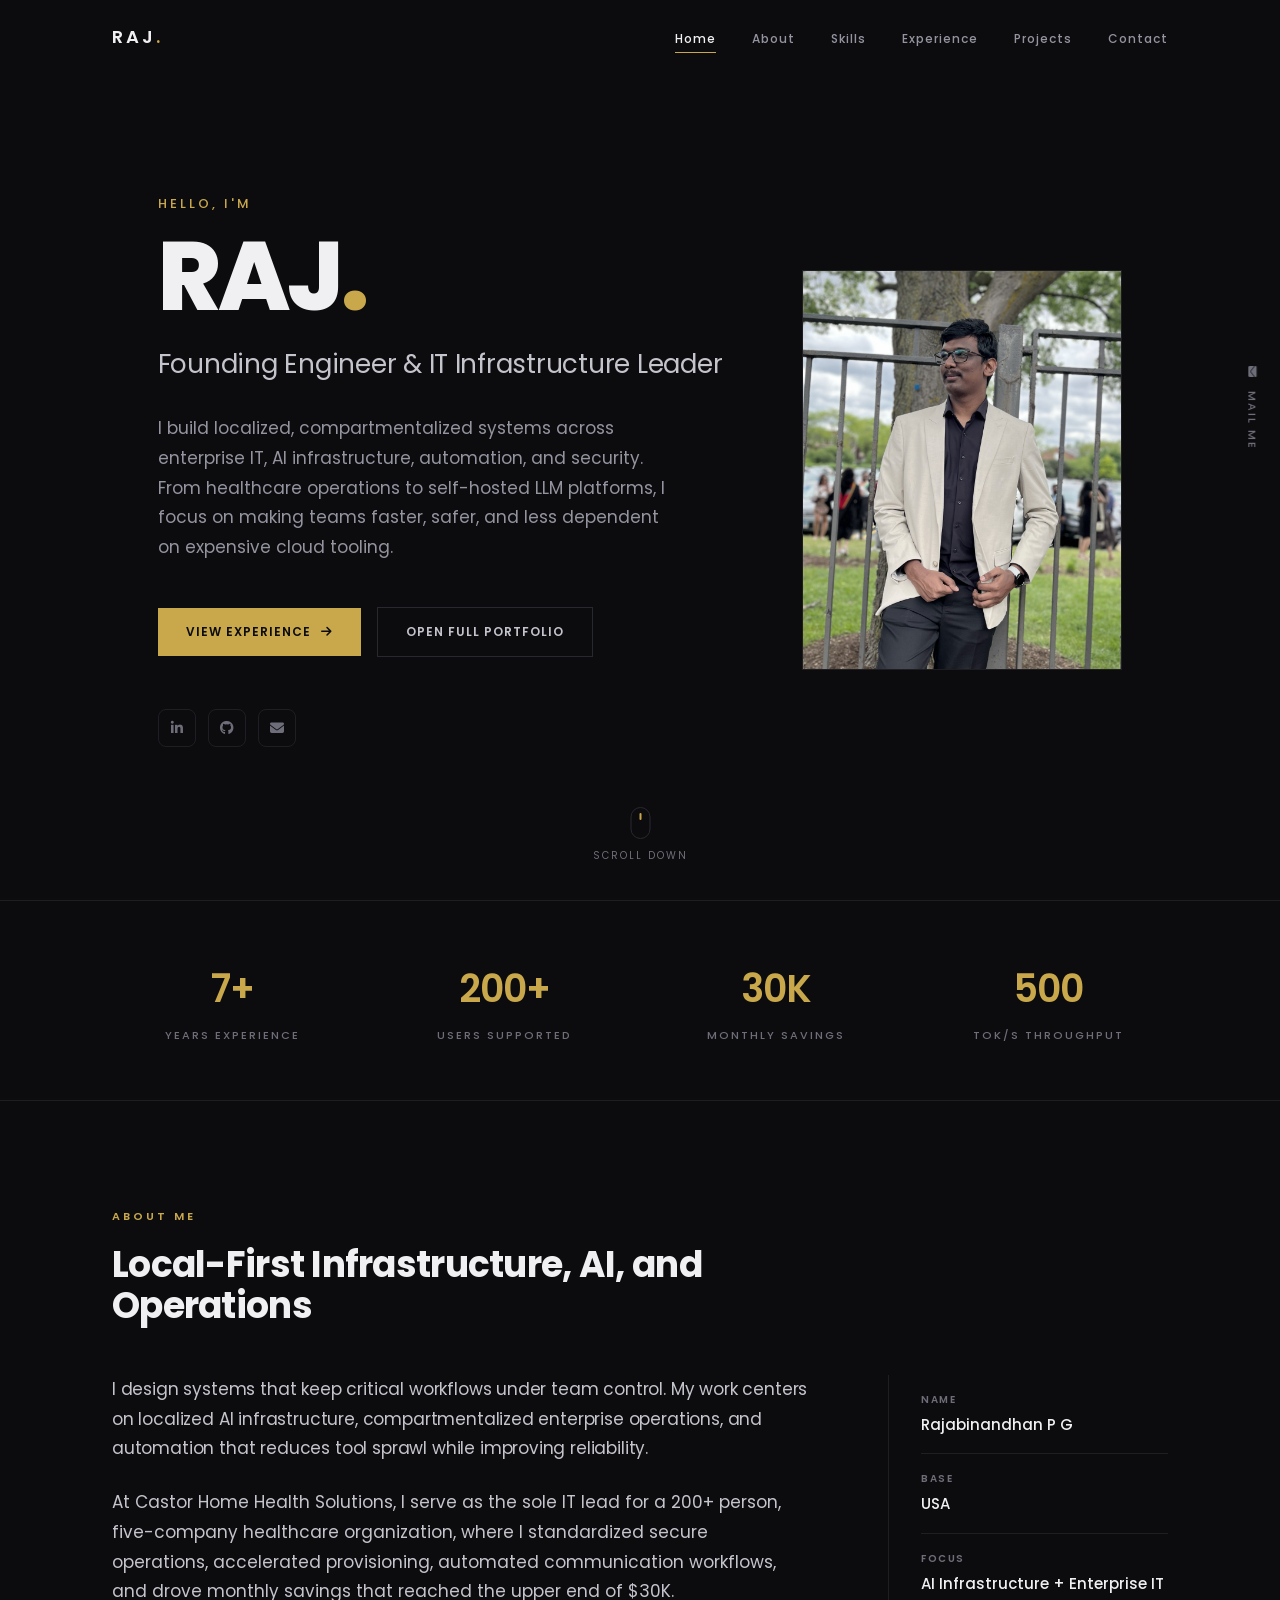
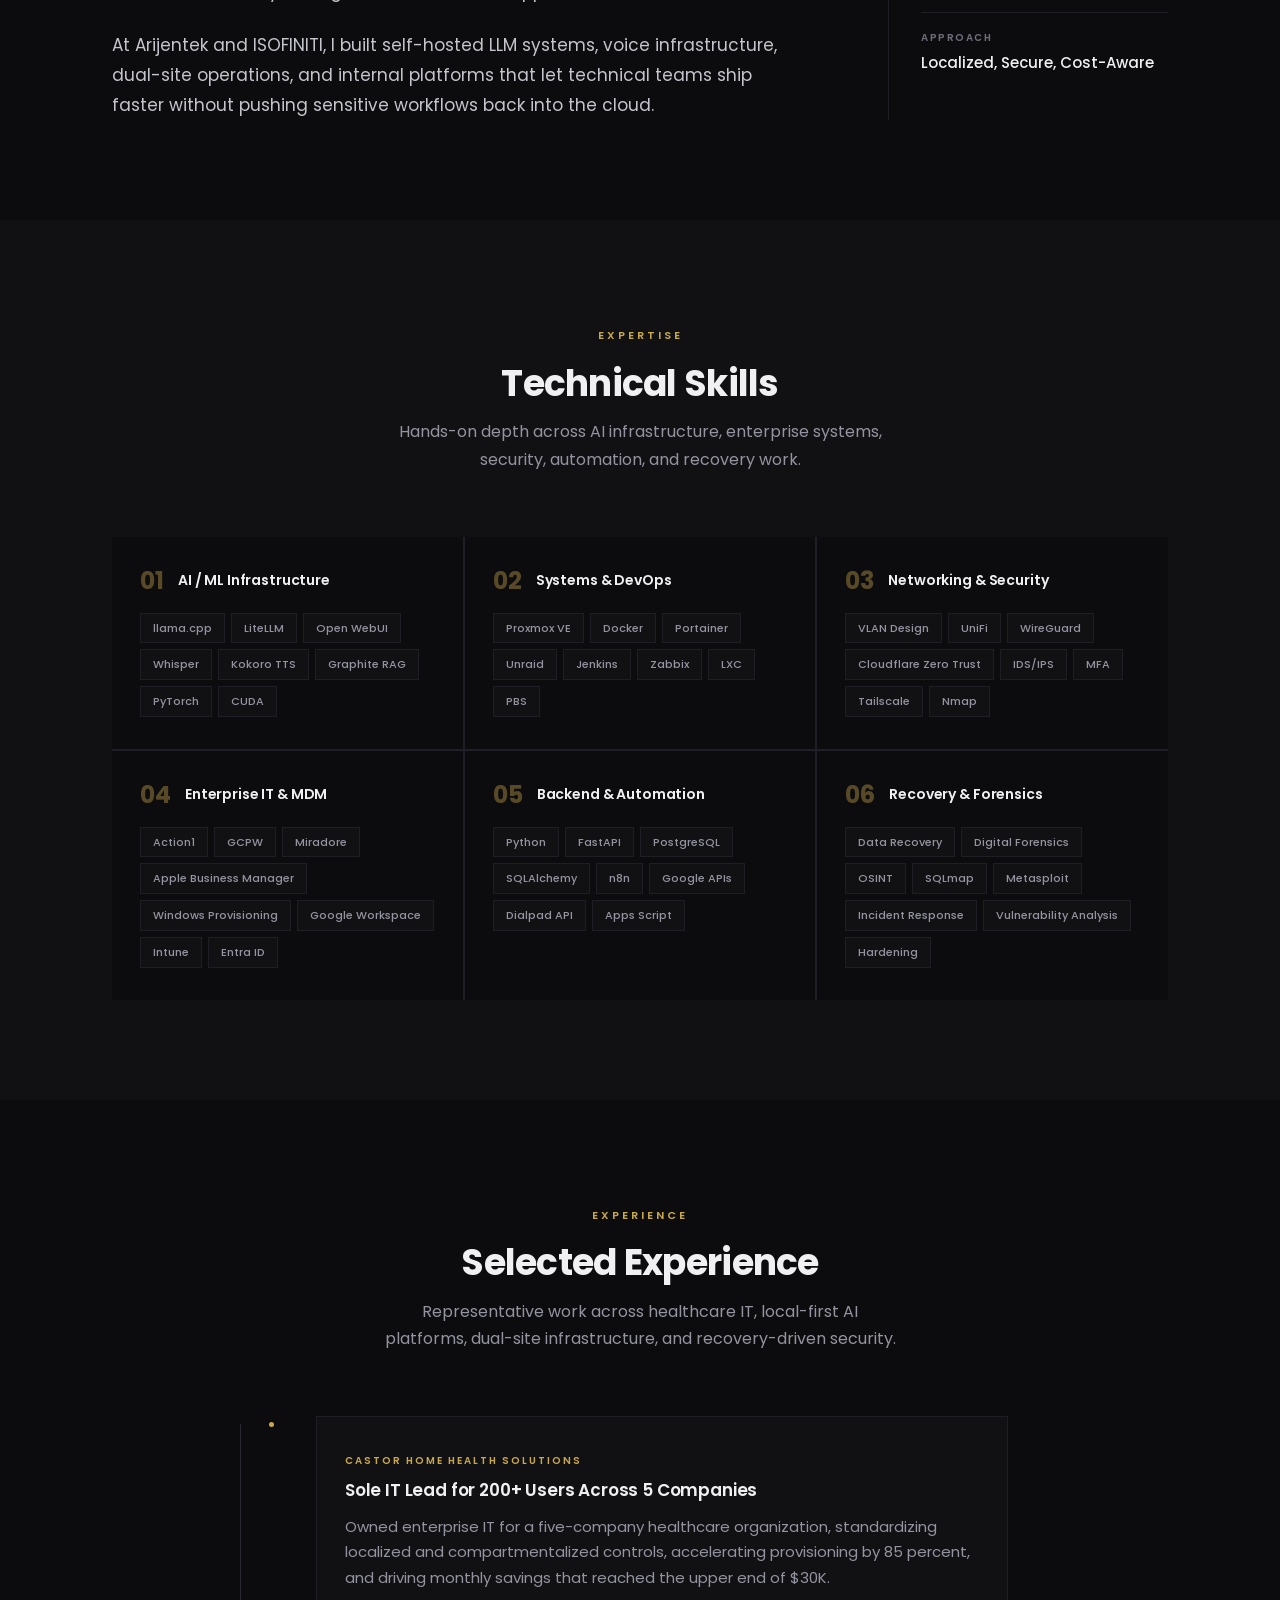
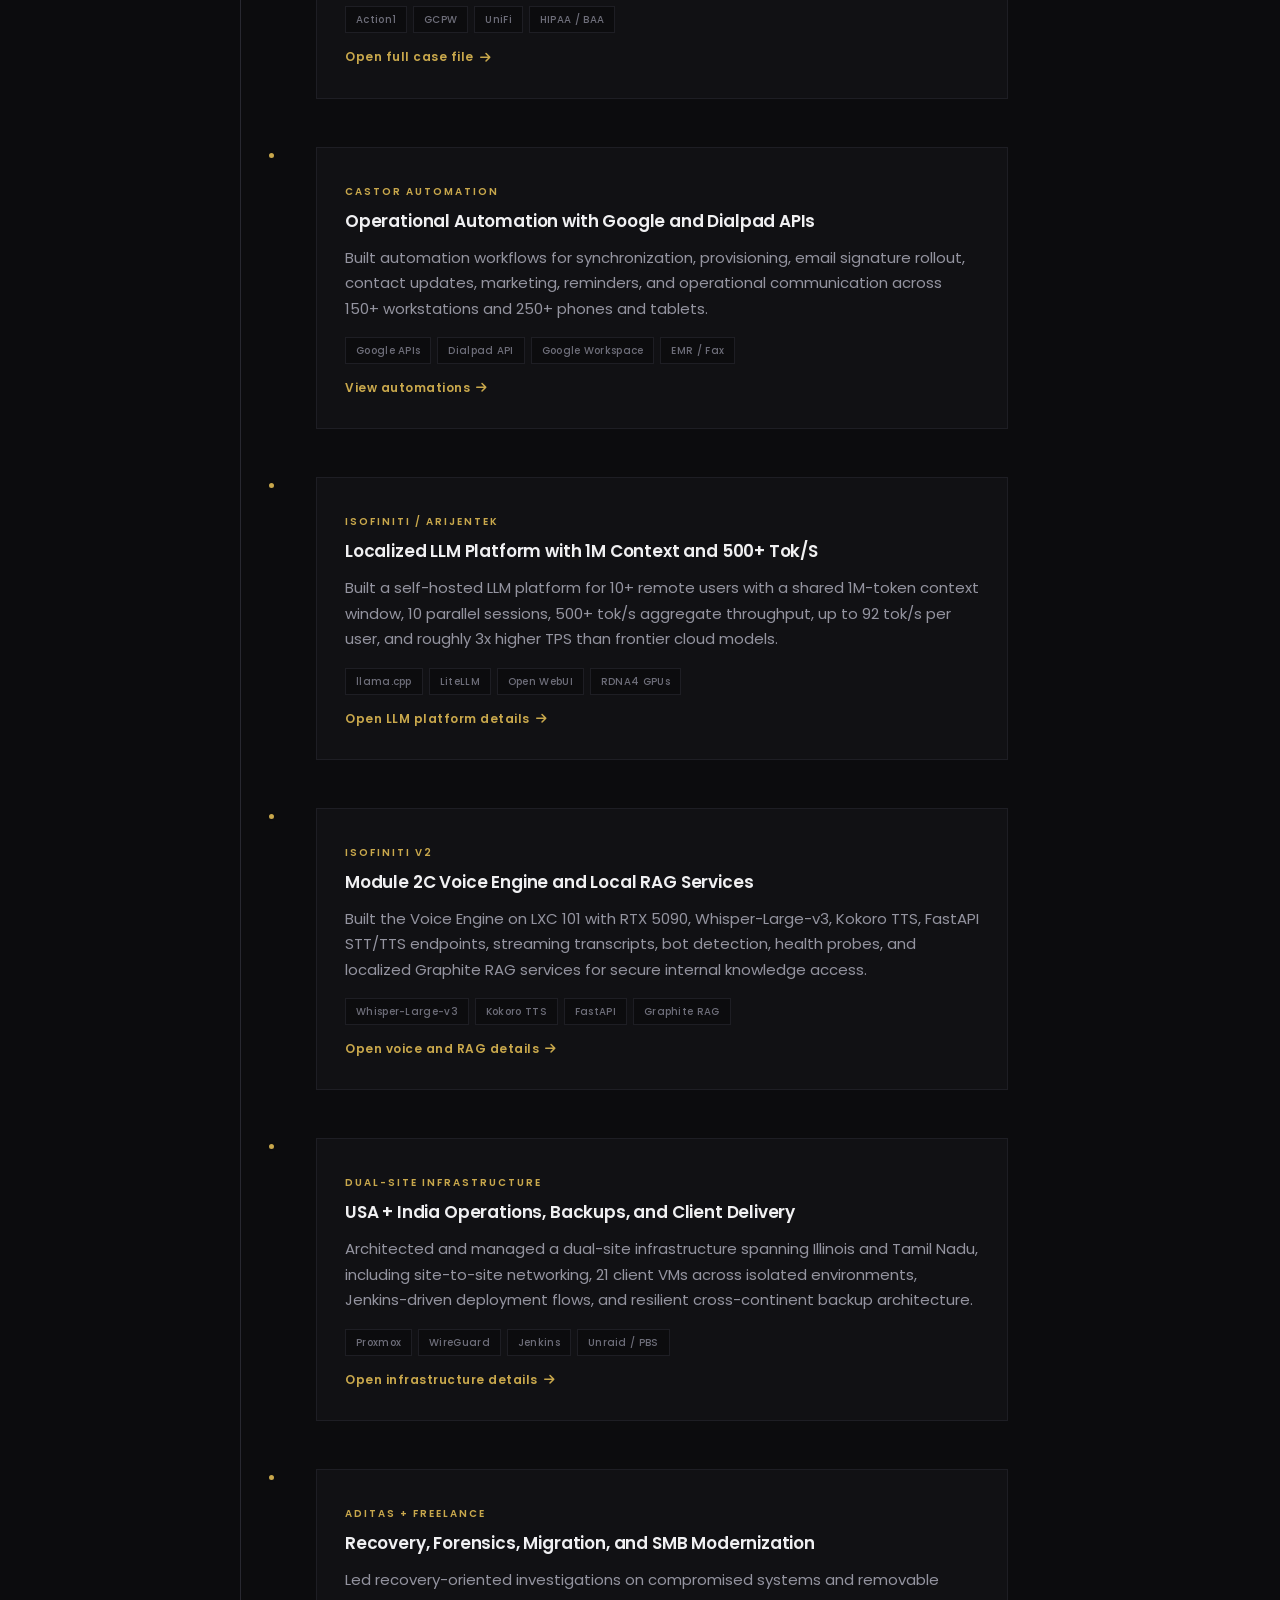
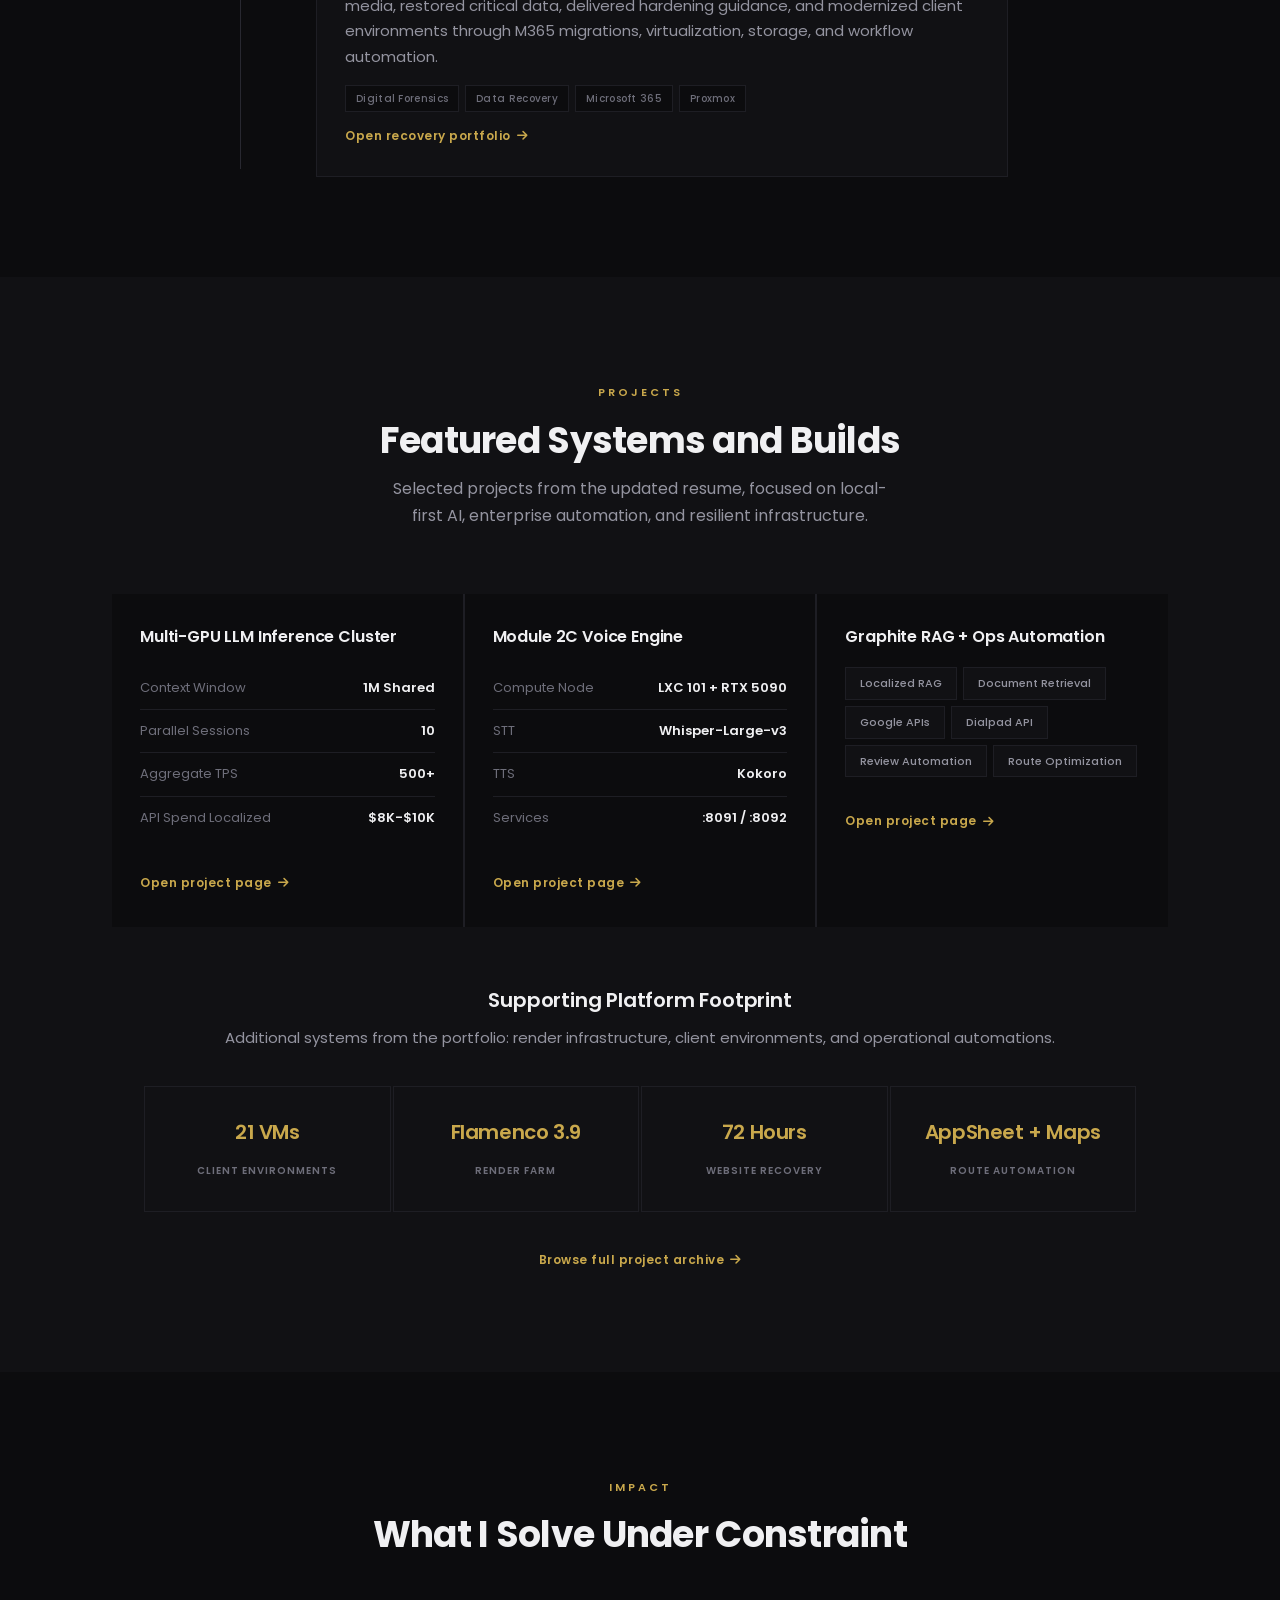
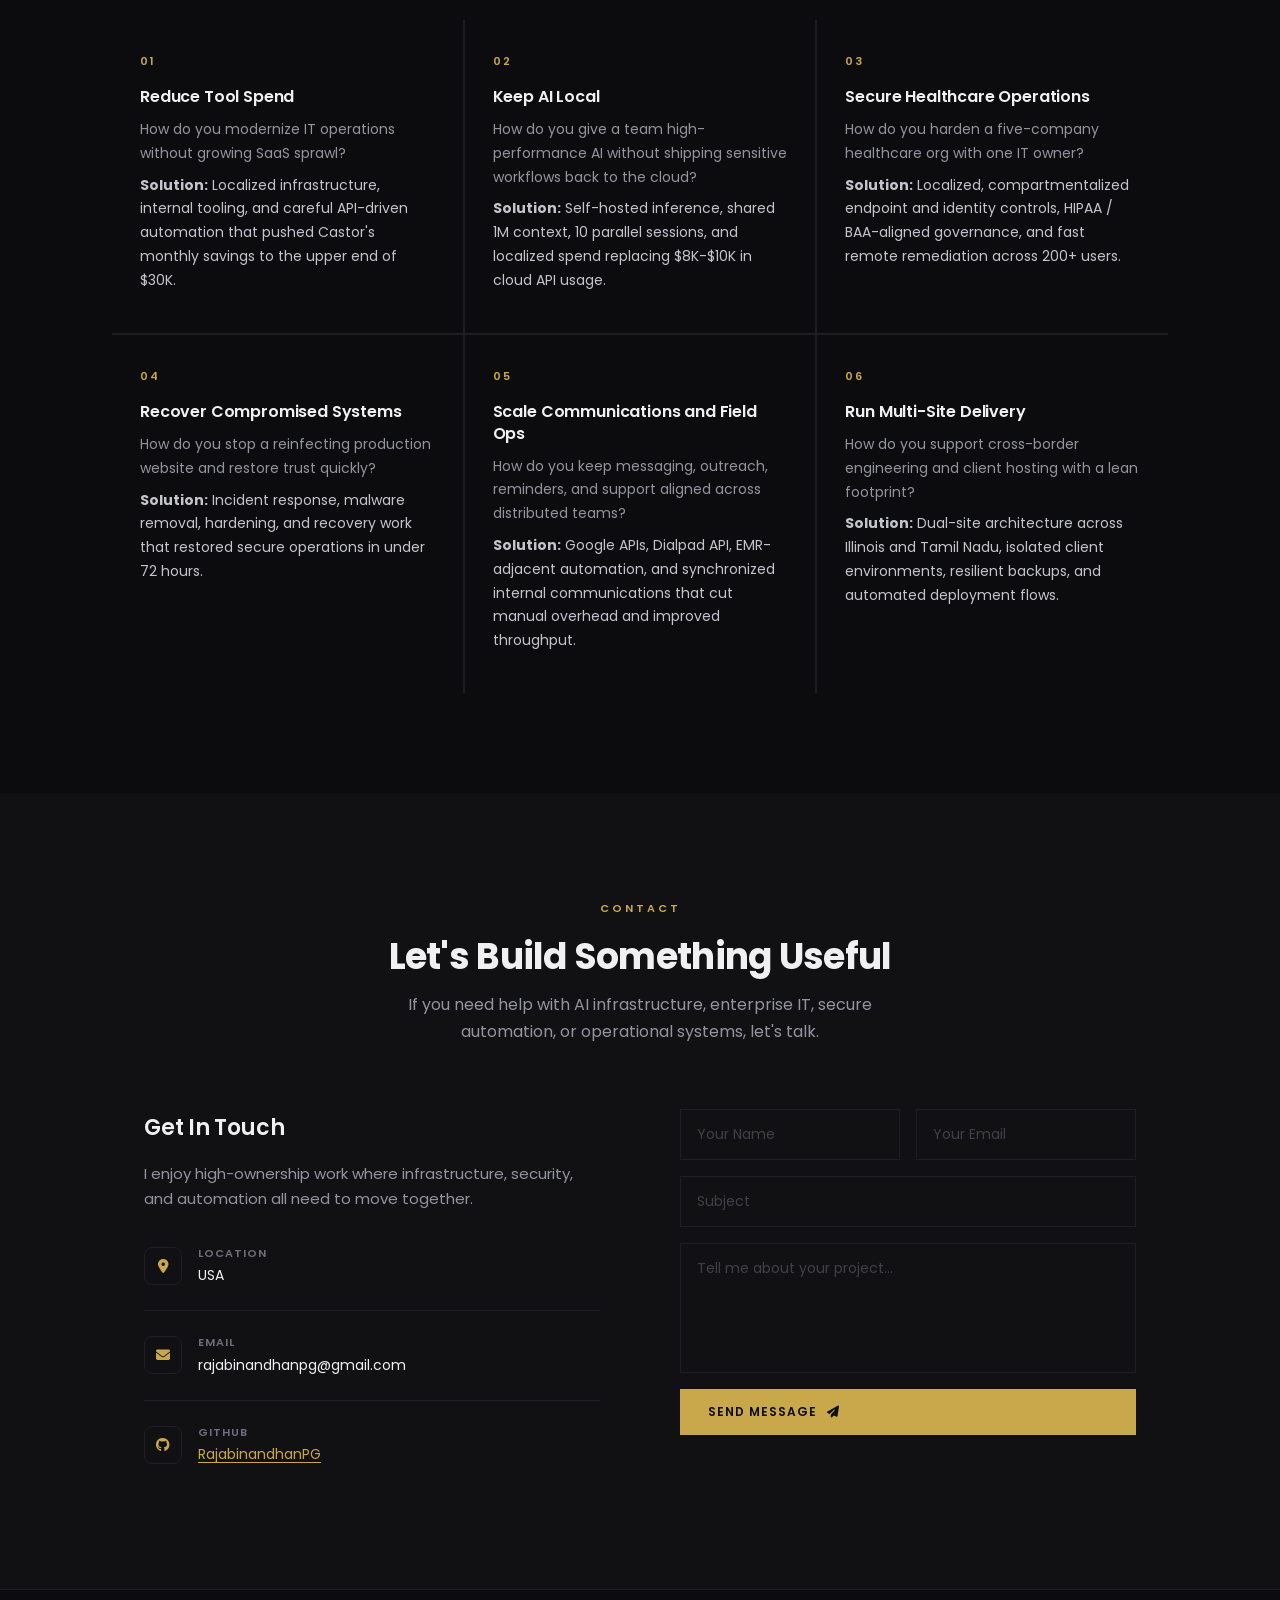
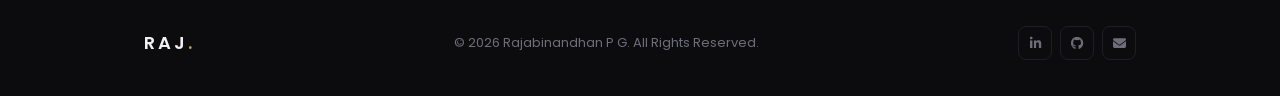
==== commit c86d2369: "Made changes in different sections" ====
--- a/index.html
+++ b/index.html
@@ -76,7 +76,7 @@
   <section class="stats-bar">
     <div class="stats-container">
       <div class="stat-item" data-reveal-delay="0">
-        <h3><span class="counter" data-target="7">0</span></h3>
+        <h3><span class="counter" data-target="7">0</span>+</h3>
         <p>Years Experience</p>
       </div>
       <div class="stat-item" data-reveal-delay="100">
@@ -88,7 +88,7 @@
         <p>Monthly Savings</p>
       </div>
       <div class="stat-item" data-reveal-delay="300">
-        <h3><span class="counter" data-target="500">0</span>+</h3>
+        <h3><span class="counter" data-target="500">0</span></h3>
         <p>Tok/S Throughput</p>
       </div>
     </div>
@@ -96,37 +96,32 @@
 
   <section class="about-section" id="about">
     <div class="container">
-      <div class="section-header">
+      <div class="section-header" style="text-align:left; margin-bottom: 48px;">
         <span class="label">About Me</span>
-        <h2>Local-First Infrastructure, AI, and Operations</h2>
-      </div>
-      <div class="about-text-full">
-        <p>I design systems that keep critical workflows under team control. My work centers on localized AI
-          infrastructure, compartmentalized enterprise operations, and automation that reduces tool sprawl while
-          improving reliability.</p>
-        <p>At Castor Home Health Solutions, I serve as the sole IT lead for a 200+ person, five-company healthcare
-          organization, where I standardized secure operations, accelerated provisioning, automated communication
-          workflows, and drove monthly savings that reached the upper end of $30K.</p>
-        <p>At Arijentek and ISOFINITI, I built self-hosted LLM systems, voice infrastructure, dual-site operations, and
-          internal platforms that let technical teams ship faster without pushing sensitive workflows back into the
-          cloud.</p>
-
-        <div class="about-details">
-          <div class="detail-item">
-            <span class="detail-label">Name</span>
-            <span class="detail-value">Rajabinandhan P G</span>
-          </div>
-          <div class="detail-item">
-            <span class="detail-label">Base</span>
-            <span class="detail-value">USA</span>
-          </div>
-          <div class="detail-item">
-            <span class="detail-label">Focus</span>
-            <span class="detail-value">AI Infrastructure + Enterprise IT</span>
-          </div>
-          <div class="detail-item">
-            <span class="detail-label">Approach</span>
-            <span class="detail-value">Localized, Secure, Cost-Aware</span>
+        <h2 style="max-width:640px;">Local-First Infrastructure, AI, and Operations</h2>
+      </div>
+      <div class="about-layout">
+        <div class="about-narrative">
+          <p class="about-lead">I design systems that keep critical workflows under team control. My work centers on localized AI infrastructure, compartmentalized enterprise operations, and automation that reduces tool sprawl while improving reliability.</p>
+          <p>At Castor Home Health Solutions, I serve as the sole IT lead for a 200+ person, five-company healthcare organization, where I standardized secure operations, accelerated provisioning, automated communication workflows, and drove monthly savings that reached the upper end of $30K.</p>
+          <p>At Arijentek and ISOFINITI, I built self-hosted LLM systems, voice infrastructure, dual-site operations, and internal platforms that let technical teams ship faster without pushing sensitive workflows back into the cloud.</p>
+        </div>
+        <div class="about-sidebar">
+          <div class="sidebar-item">
+            <span class="sidebar-label">Name</span>
+            <span class="sidebar-value">Rajabinandhan P G</span>
+          </div>
+          <div class="sidebar-item">
+            <span class="sidebar-label">Base</span>
+            <span class="sidebar-value">USA</span>
+          </div>
+          <div class="sidebar-item">
+            <span class="sidebar-label">Focus</span>
+            <span class="sidebar-value">AI Infrastructure + Enterprise IT</span>
+          </div>
+          <div class="sidebar-item">
+            <span class="sidebar-label">Approach</span>
+            <span class="sidebar-value">Localized, Secure, Cost-Aware</span>
           </div>
         </div>
       </div>
--- a/style.css
+++ b/style.css
@@ -273,12 +273,15 @@
   border: 1px solid var(--border);
   color: var(--text);
   font-size: 14px;
-  transition: border-color 0.3s ease, color 0.3s ease, transform 0.2s ease;
+  cursor: pointer;
+  transition: border-color 0.3s ease, color 0.3s ease, background 0.3s ease, transform 0.2s ease;
+  text-decoration: none;
 }
 
 .social-link:hover {
-  border-color: var(--text-bright);
-  color: var(--white);
+  border-color: var(--accent);
+  color: var(--bg);
+  background: var(--accent);
   transform: translateY(-2px);
 }
 
@@ -390,12 +393,10 @@
   font-family: var(--font-display);
   font-size: 38px;
   font-weight: 600;
-  color: var(--white);
+  color: var(--accent);
   margin-bottom: 4px;
   letter-spacing: -1px;
 }
-
-.stat-item h3 span { color: var(--accent); }
 
 .stat-item p {
   font-size: 11px;
@@ -453,40 +454,53 @@
 }
 
 /* ===== ABOUT ===== */
-.about-text-full {
-  max-width: 760px;
-  margin: 0 auto;
-  text-align: center;
-}
-
-.about-text-full p {
-  font-size: 18px;
-  line-height: 1.8;
-  margin-bottom: 18px;
+.about-layout {
+  display: grid;
+  grid-template-columns: 1fr 280px;
+  gap: 80px;
+  max-width: var(--max-width);
+}
+
+.about-narrative {
+  display: flex;
+  flex-direction: column;
+  gap: 24px;
+}
+
+.about-lead {
+  font-size: 22px;
+  line-height: 1.65;
+  color: var(--white);
+  font-weight: 400;
+  letter-spacing: -0.01em;
+}
+
+.about-narrative p {
+  font-size: 17px;
+  line-height: 1.75;
   color: var(--text-bright);
 }
 
-.about-text-full strong { color: var(--white); }
-
-.about-details {
-  margin-top: 40px;
-  display: grid;
-  grid-template-columns: repeat(2, 1fr);
-  gap: 0;
-  max-width: 480px;
-  margin-left: auto;
-  margin-right: auto;
-}
-
-.detail-item {
+.about-sidebar {
+  display: flex;
+  flex-direction: column;
+  border-left: 1px solid var(--border);
+  padding-left: 32px;
+}
+
+.sidebar-item {
   display: flex;
   flex-direction: column;
   gap: 4px;
-  padding: 12px 0;
+  padding: 16px 0;
   border-bottom: 1px solid var(--border);
 }
 
-.detail-label {
+.sidebar-item:last-child {
+  border-bottom: none;
+}
+
+.sidebar-label {
   font-size: 10px;
   text-transform: uppercase;
   letter-spacing: 1.5px;
@@ -494,8 +508,8 @@
   font-weight: 600;
 }
 
-.detail-value {
-  font-size: 14px;
+.sidebar-value {
+  font-size: 15px;
   color: var(--white);
   font-weight: 500;
 }
@@ -1275,7 +1289,9 @@
   }
 
   .rendering-grid { grid-template-columns: repeat(2, 1fr); }
-  .about-details { grid-template-columns: 1fr; }
+  .about-layout { grid-template-columns: 1fr; gap: 48px; }
+  .about-sidebar { border-left: none; padding-left: 0; border-top: 1px solid var(--border); padding-top: 24px; }
+  .about-lead { font-size: 19px; }
 
   .image-wrapper { width: 240px; height: 300px; }
 
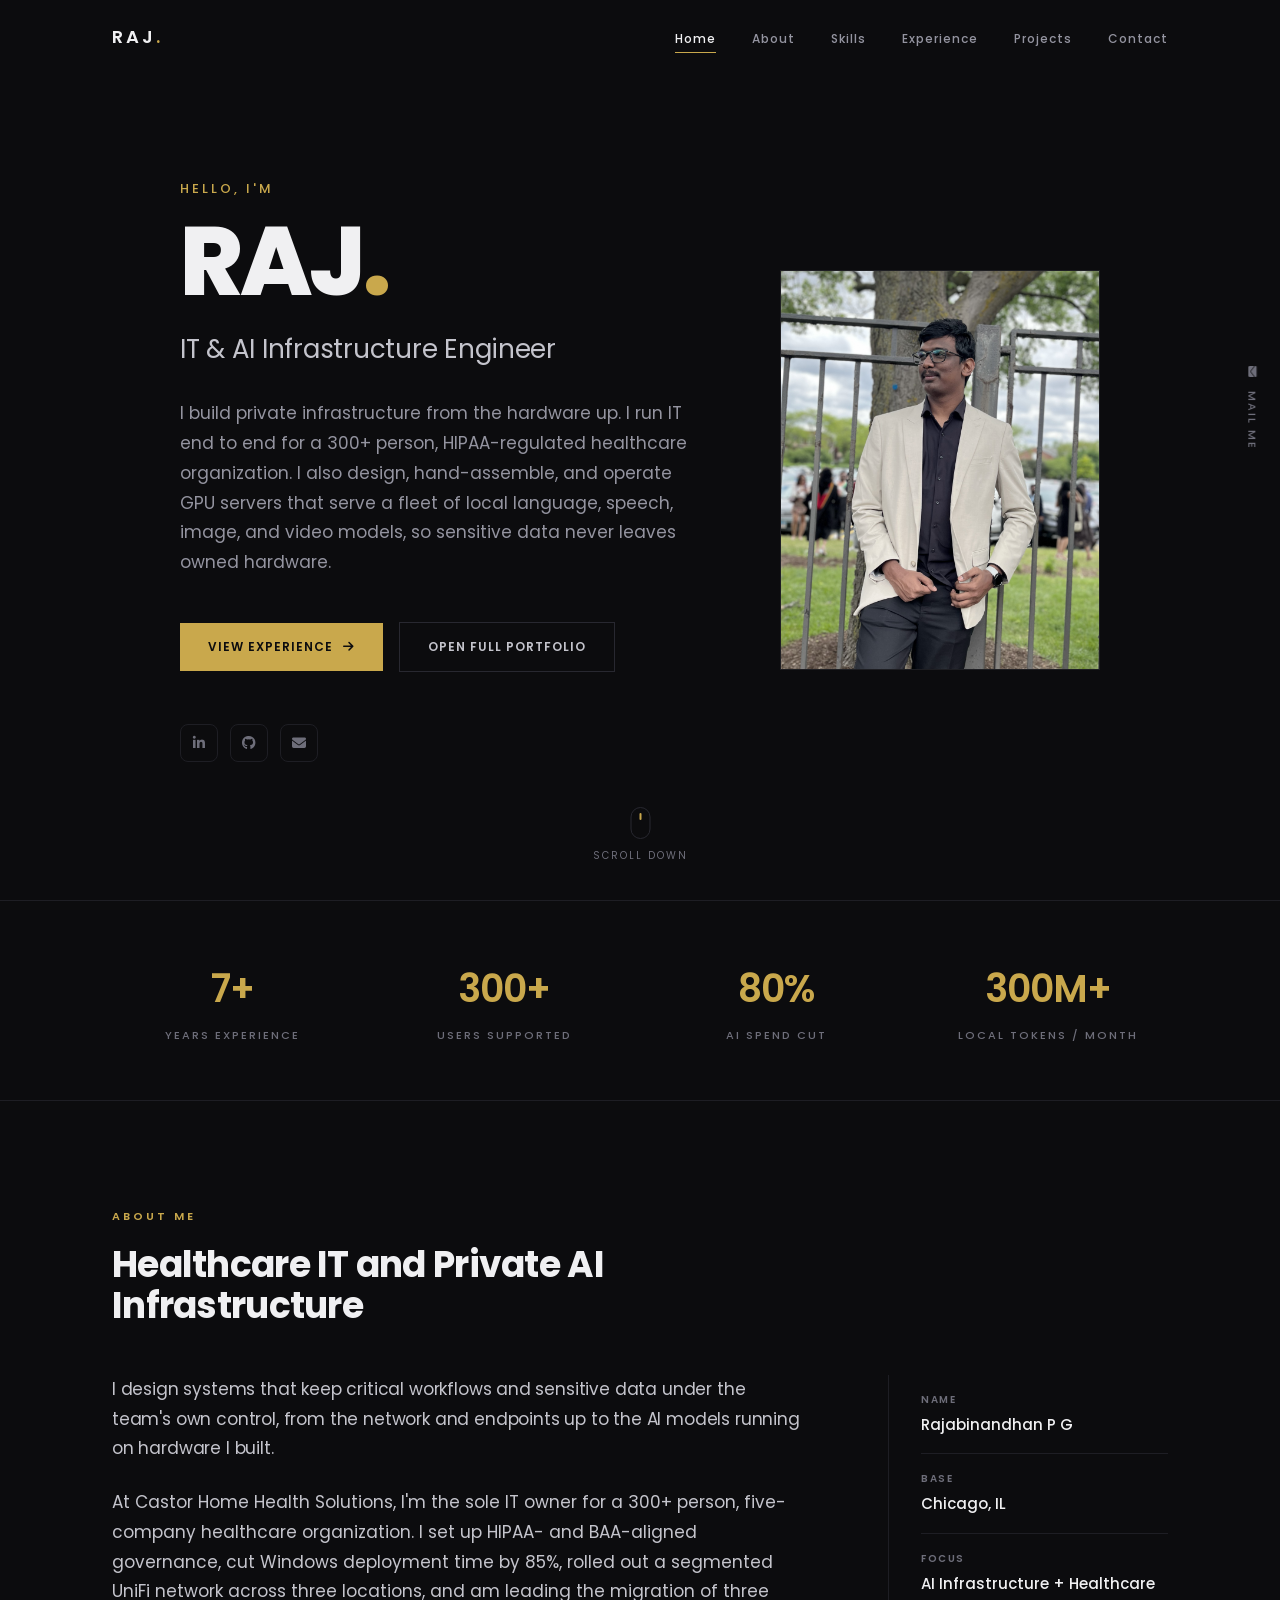
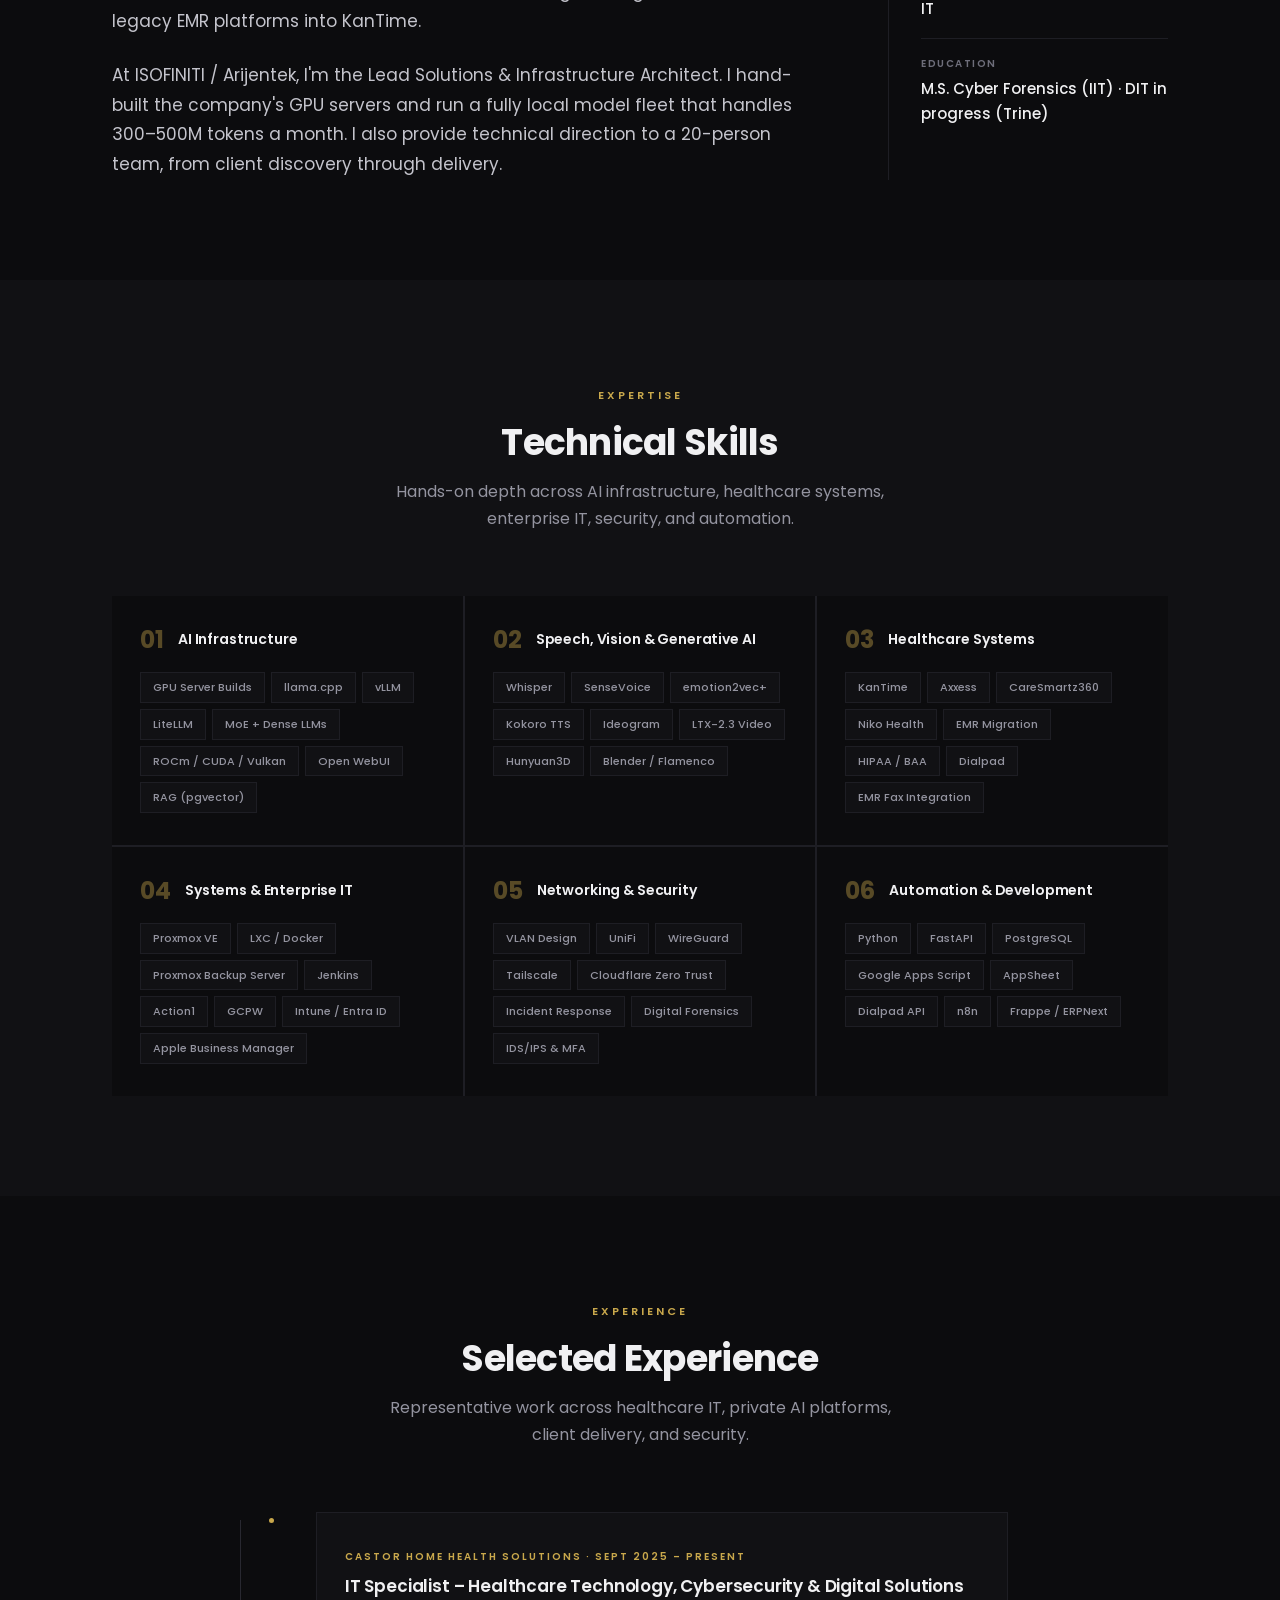
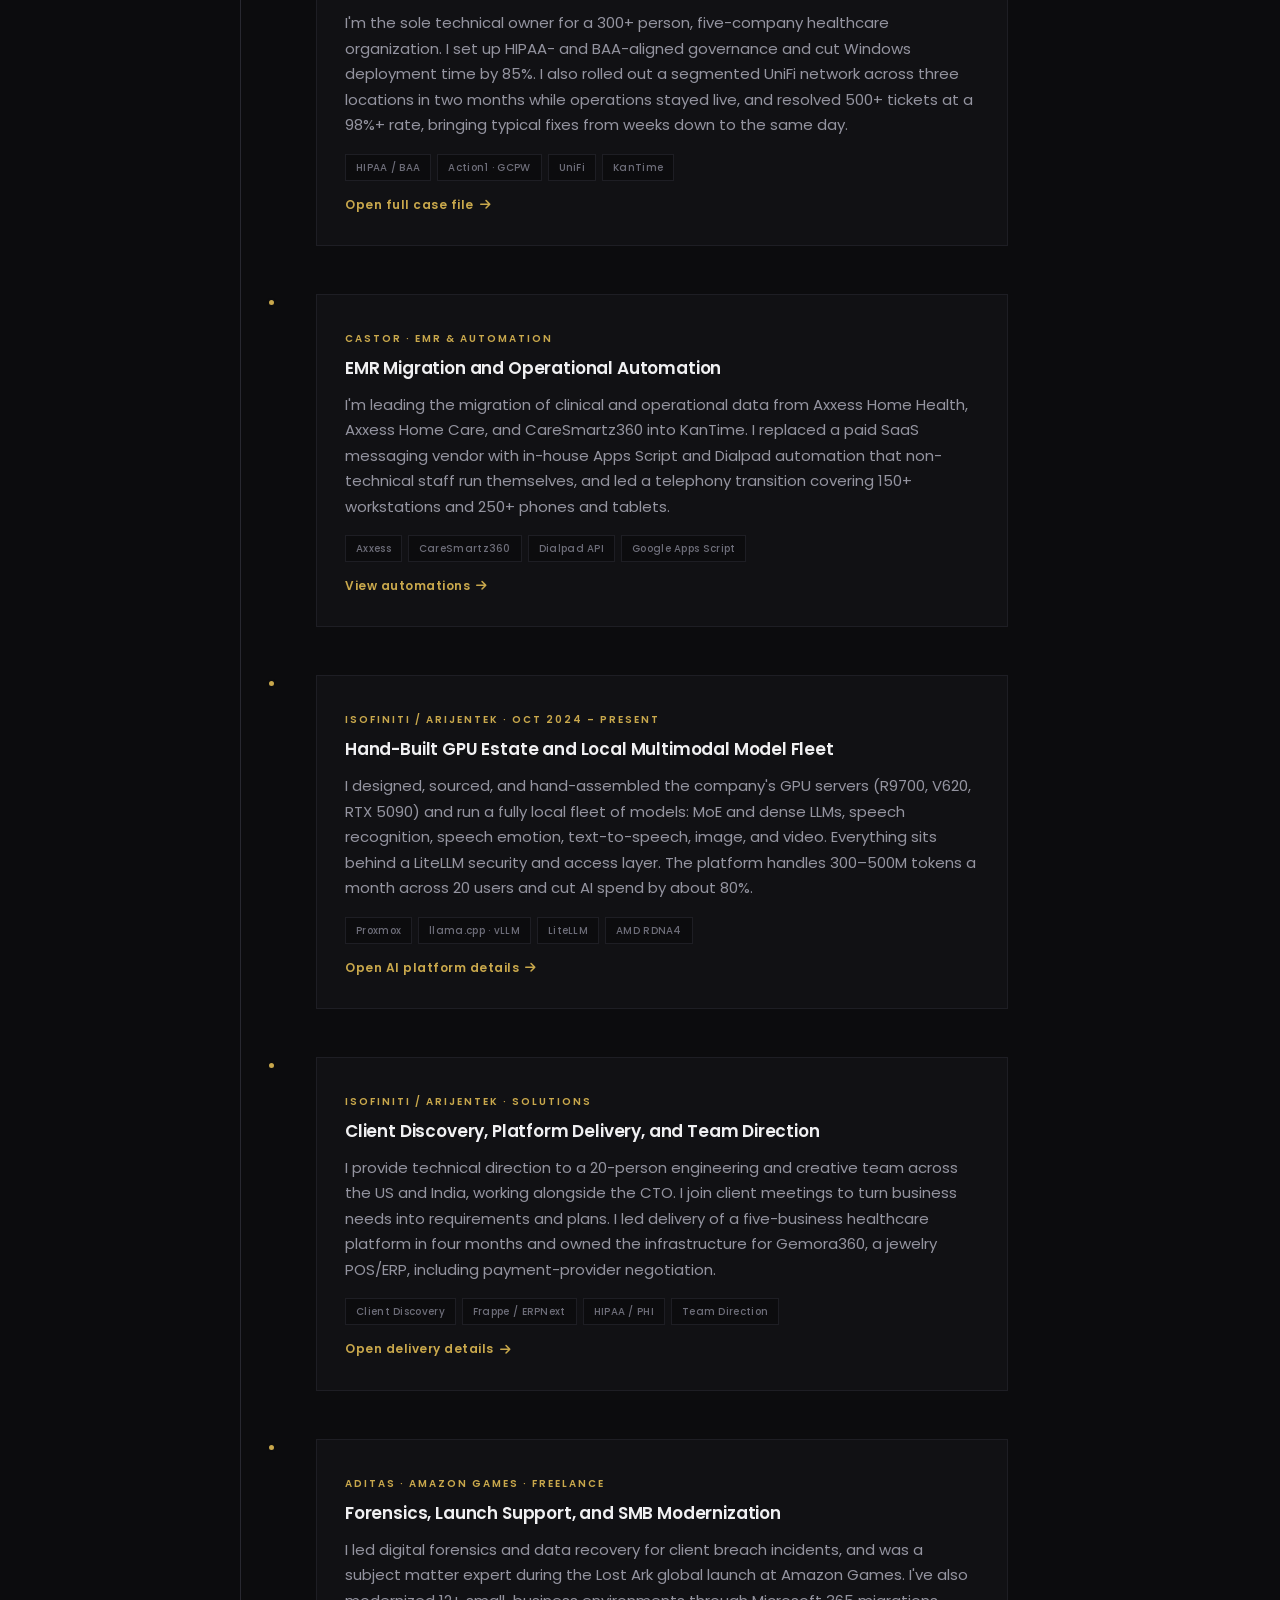
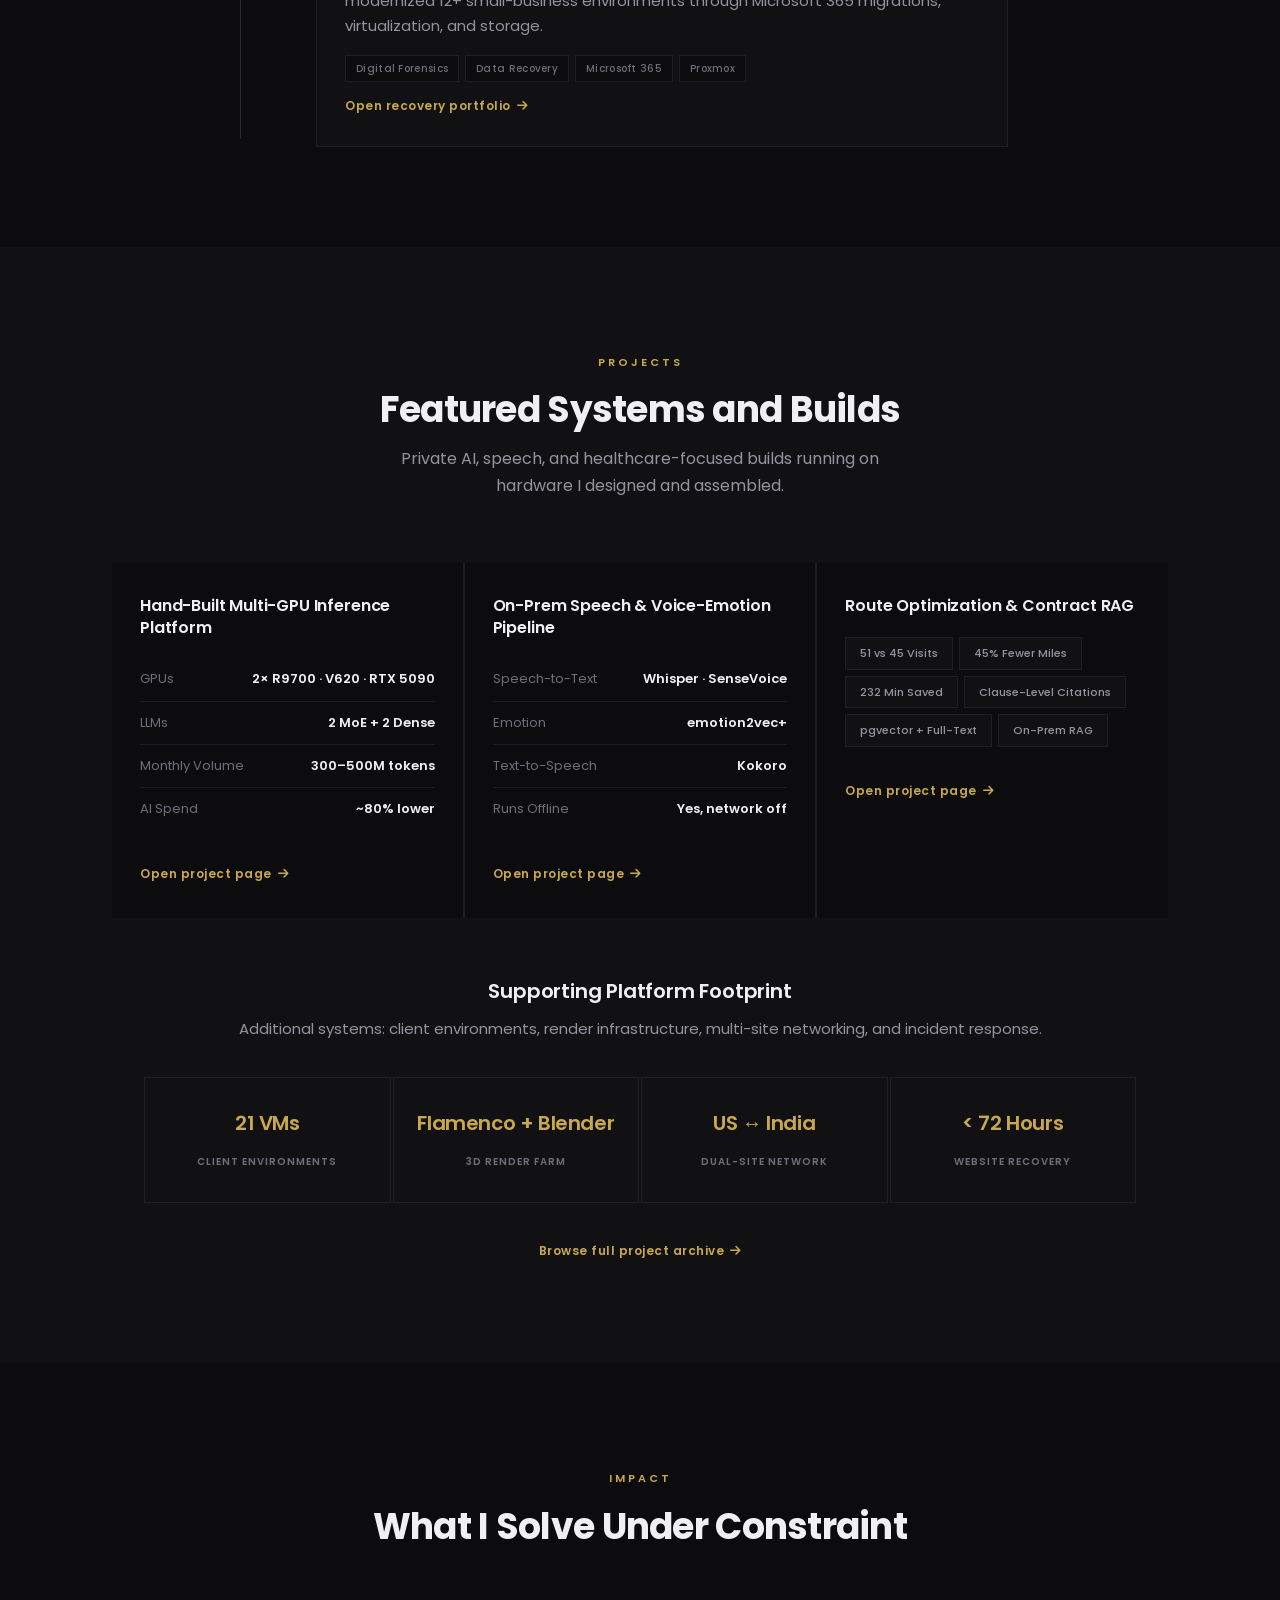
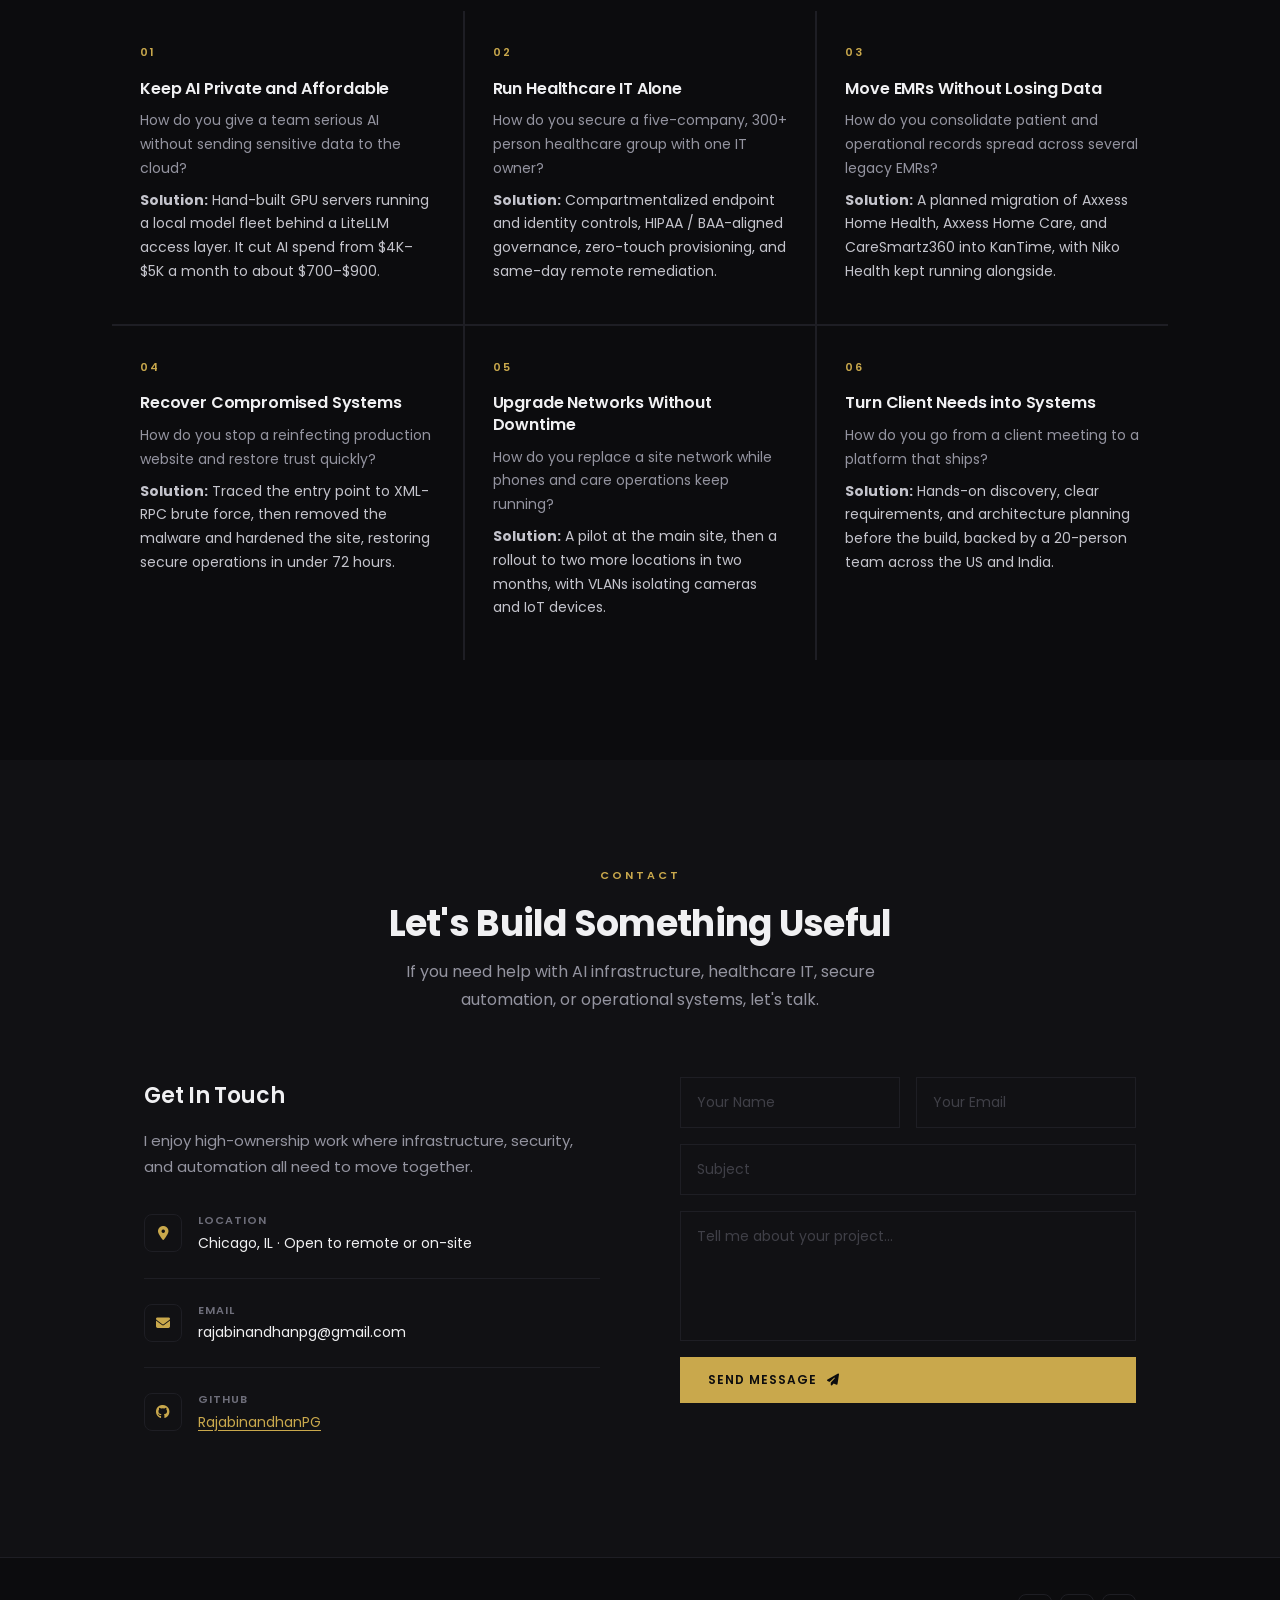
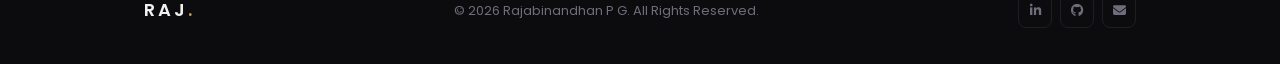
==== commit 802b5654: "Update portfolio to match current resume Co-Authored-By: Claude Opus 5.5 <noreply@anthropic.com> Cla" ====
--- a/index.html
+++ b/index.html
@@ -4,7 +4,8 @@
 <head>
   <meta charset="UTF-8">
   <meta name="viewport" content="width=device-width, initial-scale=1.0">
-  <title>Rajabinandhan P G | Founding Engineer & IT Infrastructure Leader</title>
+  <title>Rajabinandhan P G | IT & AI Infrastructure Engineer</title>
+  <meta name="description" content="IT and AI infrastructure engineer: healthcare IT under HIPAA, hand-built GPU servers, and a private fleet of local LLM, speech, image, and video models.">
   <link rel="stylesheet" href="style.css">
   <link rel="stylesheet" href="https://cdnjs.cloudflare.com/ajax/libs/font-awesome/6.5.0/css/all.min.css">
   <link href="https://fonts.googleapis.com/css2?family=Poppins:wght@300;400;500;600;700;800;900&display=swap"
@@ -37,10 +38,11 @@
       <div class="hero-content">
         <span class="hero-greeting" data-reveal-delay="0">Hello, I'm</span>
         <h1 data-reveal-delay="100">RAJ<span>.</span></h1>
-        <h2 class="hero-title" data-reveal-delay="200">Founding Engineer & IT Infrastructure Leader</h2>
-        <p data-reveal-delay="300">I build localized, compartmentalized systems across enterprise IT,
-          AI infrastructure, automation, and security. From healthcare operations to self-hosted LLM platforms, I focus
-          on making teams faster, safer, and less dependent on expensive cloud tooling.</p>
+        <h2 class="hero-title" data-reveal-delay="200">IT & AI Infrastructure Engineer</h2>
+        <p data-reveal-delay="300">I build private infrastructure from the hardware up. I run IT end to end for a
+          300+ person, HIPAA-regulated healthcare organization. I also design, hand-assemble, and operate GPU servers
+          that serve a fleet of local language, speech, image, and video models, so sensitive data never leaves owned
+          hardware.</p>
         <div class="hero-buttons" data-reveal-delay="400">
           <a href="#experience" class="btn btn-primary">VIEW EXPERIENCE <i class="fas fa-arrow-right"></i></a>
           <a href="projects.html" class="btn btn-secondary">OPEN FULL PORTFOLIO</a>
@@ -76,20 +78,20 @@
   <section class="stats-bar">
     <div class="stats-container">
       <div class="stat-item" data-reveal-delay="0">
-        <h3><span class="counter" data-target="7">0</span>+</h3>
+        <h3><span class="counter" data-target="7">7</span>+</h3>
         <p>Years Experience</p>
       </div>
       <div class="stat-item" data-reveal-delay="100">
-        <h3><span class="counter" data-target="200">0</span>+</h3>
+        <h3><span class="counter" data-target="300">300</span>+</h3>
         <p>Users Supported</p>
       </div>
       <div class="stat-item" data-reveal-delay="200">
-        <h3><span class="counter" data-target="30">0</span>K</h3>
-        <p>Monthly Savings</p>
+        <h3><span class="counter" data-target="80">80</span>%</h3>
+        <p>AI Spend Cut</p>
       </div>
       <div class="stat-item" data-reveal-delay="300">
-        <h3><span class="counter" data-target="500">0</span></h3>
-        <p>Tok/S Throughput</p>
+        <h3><span class="counter" data-target="300">300</span>M+</h3>
+        <p>Local Tokens / Month</p>
       </div>
     </div>
   </section>
@@ -98,13 +100,13 @@
     <div class="container">
       <div class="section-header" style="text-align:left; margin-bottom: 48px;">
         <span class="label">About Me</span>
-        <h2 style="max-width:640px;">Local-First Infrastructure, AI, and Operations</h2>
+        <h2 style="max-width:640px;">Healthcare IT and Private AI Infrastructure</h2>
       </div>
       <div class="about-layout">
         <div class="about-narrative">
-          <p class="about-lead">I design systems that keep critical workflows under team control. My work centers on localized AI infrastructure, compartmentalized enterprise operations, and automation that reduces tool sprawl while improving reliability.</p>
-          <p>At Castor Home Health Solutions, I serve as the sole IT lead for a 200+ person, five-company healthcare organization, where I standardized secure operations, accelerated provisioning, automated communication workflows, and drove monthly savings that reached the upper end of $30K.</p>
-          <p>At Arijentek and ISOFINITI, I built self-hosted LLM systems, voice infrastructure, dual-site operations, and internal platforms that let technical teams ship faster without pushing sensitive workflows back into the cloud.</p>
+          <p class="about-lead">I design systems that keep critical workflows and sensitive data under the team's own control, from the network and endpoints up to the AI models running on hardware I built.</p>
+          <p>At Castor Home Health Solutions, I'm the sole IT owner for a 300+ person, five-company healthcare organization. I set up HIPAA- and BAA-aligned governance, cut Windows deployment time by 85%, rolled out a segmented UniFi network across three locations, and am leading the migration of three legacy EMR platforms into KanTime.</p>
+          <p>At ISOFINITI / Arijentek, I'm the Lead Solutions & Infrastructure Architect. I hand-built the company's GPU servers and run a fully local model fleet that handles 300–500M tokens a month. I also provide technical direction to a 20-person team, from client discovery through delivery.</p>
         </div>
         <div class="about-sidebar">
           <div class="sidebar-item">
@@ -113,15 +115,15 @@
           </div>
           <div class="sidebar-item">
             <span class="sidebar-label">Base</span>
-            <span class="sidebar-value">USA</span>
+            <span class="sidebar-value">Chicago, IL</span>
           </div>
           <div class="sidebar-item">
             <span class="sidebar-label">Focus</span>
-            <span class="sidebar-value">AI Infrastructure + Enterprise IT</span>
+            <span class="sidebar-value">AI Infrastructure + Healthcare IT</span>
           </div>
           <div class="sidebar-item">
-            <span class="sidebar-label">Approach</span>
-            <span class="sidebar-value">Localized, Secure, Cost-Aware</span>
+            <span class="sidebar-label">Education</span>
+            <span class="sidebar-value">M.S. Cyber Forensics (IIT) · DIT in progress (Trine)</span>
           </div>
         </div>
       </div>
@@ -133,103 +135,103 @@
       <div class="section-header">
         <span class="label">Expertise</span>
         <h2>Technical Skills</h2>
-        <p>Hands-on depth across AI infrastructure, enterprise systems, security, automation, and recovery work.</p>
+        <p>Hands-on depth across AI infrastructure, healthcare systems, enterprise IT, security, and automation.</p>
       </div>
       <div class="skills-grid">
         <div class="skill-category">
           <div class="skill-category-header">
             <span class="skill-number">01</span>
-            <h3>AI / ML Infrastructure</h3>
+            <h3>AI Infrastructure</h3>
           </div>
           <div class="skill-tags">
+            <span class="skill-tag">GPU Server Builds</span>
             <span class="skill-tag">llama.cpp</span>
+            <span class="skill-tag">vLLM</span>
             <span class="skill-tag">LiteLLM</span>
+            <span class="skill-tag">MoE + Dense LLMs</span>
+            <span class="skill-tag">ROCm / CUDA / Vulkan</span>
             <span class="skill-tag">Open WebUI</span>
-            <span class="skill-tag">Whisper</span>
-            <span class="skill-tag">Kokoro TTS</span>
-            <span class="skill-tag">Graphite RAG</span>
-            <span class="skill-tag">PyTorch</span>
-            <span class="skill-tag">CUDA</span>
+            <span class="skill-tag">RAG (pgvector)</span>
           </div>
         </div>
         <div class="skill-category">
           <div class="skill-category-header">
             <span class="skill-number">02</span>
-            <h3>Systems & DevOps</h3>
+            <h3>Speech, Vision & Generative AI</h3>
           </div>
           <div class="skill-tags">
-            <span class="skill-tag">Proxmox VE</span>
-            <span class="skill-tag">Docker</span>
-            <span class="skill-tag">Portainer</span>
-            <span class="skill-tag">Unraid</span>
-            <span class="skill-tag">Jenkins</span>
-            <span class="skill-tag">Zabbix</span>
-            <span class="skill-tag">LXC</span>
-            <span class="skill-tag">PBS</span>
+            <span class="skill-tag">Whisper</span>
+            <span class="skill-tag">SenseVoice</span>
+            <span class="skill-tag">emotion2vec+</span>
+            <span class="skill-tag">Kokoro TTS</span>
+            <span class="skill-tag">Ideogram</span>
+            <span class="skill-tag">LTX-2.3 Video</span>
+            <span class="skill-tag">Hunyuan3D</span>
+            <span class="skill-tag">Blender / Flamenco</span>
           </div>
         </div>
         <div class="skill-category">
           <div class="skill-category-header">
             <span class="skill-number">03</span>
+            <h3>Healthcare Systems</h3>
+          </div>
+          <div class="skill-tags">
+            <span class="skill-tag">KanTime</span>
+            <span class="skill-tag">Axxess</span>
+            <span class="skill-tag">CareSmartz360</span>
+            <span class="skill-tag">Niko Health</span>
+            <span class="skill-tag">EMR Migration</span>
+            <span class="skill-tag">HIPAA / BAA</span>
+            <span class="skill-tag">Dialpad</span>
+            <span class="skill-tag">EMR Fax Integration</span>
+          </div>
+        </div>
+        <div class="skill-category">
+          <div class="skill-category-header">
+            <span class="skill-number">04</span>
+            <h3>Systems & Enterprise IT</h3>
+          </div>
+          <div class="skill-tags">
+            <span class="skill-tag">Proxmox VE</span>
+            <span class="skill-tag">LXC / Docker</span>
+            <span class="skill-tag">Proxmox Backup Server</span>
+            <span class="skill-tag">Jenkins</span>
+            <span class="skill-tag">Action1</span>
+            <span class="skill-tag">GCPW</span>
+            <span class="skill-tag">Intune / Entra ID</span>
+            <span class="skill-tag">Apple Business Manager</span>
+          </div>
+        </div>
+        <div class="skill-category">
+          <div class="skill-category-header">
+            <span class="skill-number">05</span>
             <h3>Networking & Security</h3>
           </div>
           <div class="skill-tags">
             <span class="skill-tag">VLAN Design</span>
             <span class="skill-tag">UniFi</span>
             <span class="skill-tag">WireGuard</span>
+            <span class="skill-tag">Tailscale</span>
             <span class="skill-tag">Cloudflare Zero Trust</span>
-            <span class="skill-tag">IDS/IPS</span>
-            <span class="skill-tag">MFA</span>
-            <span class="skill-tag">Tailscale</span>
-            <span class="skill-tag">Nmap</span>
+            <span class="skill-tag">Incident Response</span>
+            <span class="skill-tag">Digital Forensics</span>
+            <span class="skill-tag">IDS/IPS & MFA</span>
           </div>
         </div>
         <div class="skill-category">
           <div class="skill-category-header">
-            <span class="skill-number">04</span>
-            <h3>Enterprise IT & MDM</h3>
-          </div>
-          <div class="skill-tags">
-            <span class="skill-tag">Action1</span>
-            <span class="skill-tag">GCPW</span>
-            <span class="skill-tag">Miradore</span>
-            <span class="skill-tag">Apple Business Manager</span>
-            <span class="skill-tag">Windows Provisioning</span>
-            <span class="skill-tag">Google Workspace</span>
-            <span class="skill-tag">Intune</span>
-            <span class="skill-tag">Entra ID</span>
-          </div>
-        </div>
-        <div class="skill-category">
-          <div class="skill-category-header">
-            <span class="skill-number">05</span>
-            <h3>Backend & Automation</h3>
+            <span class="skill-number">06</span>
+            <h3>Automation & Development</h3>
           </div>
           <div class="skill-tags">
             <span class="skill-tag">Python</span>
             <span class="skill-tag">FastAPI</span>
             <span class="skill-tag">PostgreSQL</span>
-            <span class="skill-tag">SQLAlchemy</span>
+            <span class="skill-tag">Google Apps Script</span>
+            <span class="skill-tag">AppSheet</span>
+            <span class="skill-tag">Dialpad API</span>
             <span class="skill-tag">n8n</span>
-            <span class="skill-tag">Google APIs</span>
-            <span class="skill-tag">Dialpad API</span>
-            <span class="skill-tag">Apps Script</span>
-          </div>
-        </div>
-        <div class="skill-category">
-          <div class="skill-category-header">
-            <span class="skill-number">06</span>
-            <h3>Recovery & Forensics</h3>
-          </div>
-          <div class="skill-tags">
-            <span class="skill-tag">Data Recovery</span>
-            <span class="skill-tag">Digital Forensics</span>
-            <span class="skill-tag">OSINT</span>
-            <span class="skill-tag">SQLmap</span>
-            <span class="skill-tag">Metasploit</span>
-            <span class="skill-tag">Incident Response</span>
-            <span class="skill-tag">Vulnerability Analysis</span>
-            <span class="skill-tag">Hardening</span>
+            <span class="skill-tag">Frappe / ERPNext</span>
           </div>
         </div>
       </div>
@@ -241,7 +243,7 @@
       <div class="section-header">
         <span class="label">Experience</span>
         <h2>Selected Experience</h2>
-        <p>Representative work across healthcare IT, local-first AI platforms, dual-site infrastructure, and recovery-driven security.</p>
+        <p>Representative work across healthcare IT, private AI platforms, client delivery, and security.</p>
       </div>
       <div class="timeline">
         <div class="timeline-item">
@@ -249,14 +251,14 @@
             <div class="timeline-dot"></div>
           </div>
           <div class="timeline-content">
-            <span class="timeline-tag">Castor Home Health Solutions</span>
-            <h3>Sole IT Lead for 200+ Users Across 5 Companies</h3>
-            <p>Owned enterprise IT for a five-company healthcare organization, standardizing localized and compartmentalized controls, accelerating provisioning by 85 percent, and driving monthly savings that reached the upper end of $30K.</p>
+            <span class="timeline-tag">Castor Home Health Solutions · Sept 2025 – Present</span>
+            <h3>IT Specialist – Healthcare Technology, Cybersecurity & Digital Solutions</h3>
+            <p>I'm the sole technical owner for a 300+ person, five-company healthcare organization. I set up HIPAA- and BAA-aligned governance and cut Windows deployment time by 85%. I also rolled out a segmented UniFi network across three locations in two months while operations stayed live, and resolved 500+ tickets at a 98%+ rate, bringing typical fixes from weeks down to the same day.</p>
             <div class="timeline-tech">
-              <span>Action1</span>
-              <span>GCPW</span>
+              <span>HIPAA / BAA</span>
+              <span>Action1 · GCPW</span>
               <span>UniFi</span>
-              <span>HIPAA / BAA</span>
+              <span>KanTime</span>
             </div>
             <a href="castor.html" class="detail-link">Open full case file <i class="fas fa-arrow-right"></i></a>
           </div>
@@ -266,14 +268,14 @@
             <div class="timeline-dot"></div>
           </div>
           <div class="timeline-content">
-            <span class="timeline-tag">Castor Automation</span>
-            <h3>Operational Automation with Google and Dialpad APIs</h3>
-            <p>Built automation workflows for synchronization, provisioning, email signature rollout, contact updates, marketing, reminders, and operational communication across 150+ workstations and 250+ phones and tablets.</p>
+            <span class="timeline-tag">Castor · EMR & Automation</span>
+            <h3>EMR Migration and Operational Automation</h3>
+            <p>I'm leading the migration of clinical and operational data from Axxess Home Health, Axxess Home Care, and CareSmartz360 into KanTime. I replaced a paid SaaS messaging vendor with in-house Apps Script and Dialpad automation that non-technical staff run themselves, and led a telephony transition covering 150+ workstations and 250+ phones and tablets.</p>
             <div class="timeline-tech">
-              <span>Google APIs</span>
+              <span>Axxess</span>
+              <span>CareSmartz360</span>
               <span>Dialpad API</span>
-              <span>Google Workspace</span>
-              <span>EMR / Fax</span>
+              <span>Google Apps Script</span>
             </div>
             <a href="castor.html#automation" class="detail-link">View automations <i class="fas fa-arrow-right"></i></a>
           </div>
@@ -283,16 +285,16 @@
             <div class="timeline-dot"></div>
           </div>
           <div class="timeline-content">
-            <span class="timeline-tag">ISOFINITI / Arijentek</span>
-            <h3>Localized LLM Platform with 1M Context and 500+ Tok/S</h3>
-            <p>Built a self-hosted LLM platform for 10+ remote users with a shared 1M-token context window, 10 parallel sessions, 500+ tok/s aggregate throughput, up to 92 tok/s per user, and roughly 3x higher TPS than frontier cloud models.</p>
+            <span class="timeline-tag">ISOFINITI / Arijentek · Oct 2024 – Present</span>
+            <h3>Hand-Built GPU Estate and Local Multimodal Model Fleet</h3>
+            <p>I designed, sourced, and hand-assembled the company's GPU servers (R9700, V620, RTX 5090) and run a fully local fleet of models: MoE and dense LLMs, speech recognition, speech emotion, text-to-speech, image, and video. Everything sits behind a LiteLLM security and access layer. The platform handles 300–500M tokens a month across 20 users and cut AI spend by about 80%.</p>
             <div class="timeline-tech">
-              <span>llama.cpp</span>
+              <span>Proxmox</span>
+              <span>llama.cpp · vLLM</span>
               <span>LiteLLM</span>
-              <span>Open WebUI</span>
-              <span>RDNA4 GPUs</span>
-            </div>
-            <a href="arijentek.html#llm-platform" class="detail-link">Open LLM platform details <i class="fas fa-arrow-right"></i></a>
+              <span>AMD RDNA4</span>
+            </div>
+            <a href="arijentek.html#llm-platform" class="detail-link">Open AI platform details <i class="fas fa-arrow-right"></i></a>
           </div>
         </div>
         <div class="timeline-item">
@@ -300,16 +302,16 @@
             <div class="timeline-dot"></div>
           </div>
           <div class="timeline-content">
-            <span class="timeline-tag">ISOFINITI v2</span>
-            <h3>Module 2C Voice Engine and Local RAG Services</h3>
-            <p>Built the Voice Engine on LXC 101 with RTX 5090, Whisper-Large-v3, Kokoro TTS, FastAPI STT/TTS endpoints, streaming transcripts, bot detection, health probes, and localized Graphite RAG services for secure internal knowledge access.</p>
+            <span class="timeline-tag">ISOFINITI / Arijentek · Solutions</span>
+            <h3>Client Discovery, Platform Delivery, and Team Direction</h3>
+            <p>I provide technical direction to a 20-person engineering and creative team across the US and India, working alongside the CTO. I join client meetings to turn business needs into requirements and plans. I led delivery of a five-business healthcare platform in four months and owned the infrastructure for Gemora360, a jewelry POS/ERP, including payment-provider negotiation.</p>
             <div class="timeline-tech">
-              <span>Whisper-Large-v3</span>
-              <span>Kokoro TTS</span>
-              <span>FastAPI</span>
-              <span>Graphite RAG</span>
-            </div>
-            <a href="arijentek.html#voice-engine" class="detail-link">Open voice and RAG details <i class="fas fa-arrow-right"></i></a>
+              <span>Client Discovery</span>
+              <span>Frappe / ERPNext</span>
+              <span>HIPAA / PHI</span>
+              <span>Team Direction</span>
+            </div>
+            <a href="arijentek.html#delivery" class="detail-link">Open delivery details <i class="fas fa-arrow-right"></i></a>
           </div>
         </div>
         <div class="timeline-item">
@@ -317,26 +319,9 @@
             <div class="timeline-dot"></div>
           </div>
           <div class="timeline-content">
-            <span class="timeline-tag">Dual-Site Infrastructure</span>
-            <h3>USA + India Operations, Backups, and Client Delivery</h3>
-            <p>Architected and managed a dual-site infrastructure spanning Illinois and Tamil Nadu, including site-to-site networking, 21 client VMs across isolated environments, Jenkins-driven deployment flows, and resilient cross-continent backup architecture.</p>
-            <div class="timeline-tech">
-              <span>Proxmox</span>
-              <span>WireGuard</span>
-              <span>Jenkins</span>
-              <span>Unraid / PBS</span>
-            </div>
-            <a href="arijentek.html#dual-site" class="detail-link">Open infrastructure details <i class="fas fa-arrow-right"></i></a>
-          </div>
-        </div>
-        <div class="timeline-item">
-          <div class="timeline-marker">
-            <div class="timeline-dot"></div>
-          </div>
-          <div class="timeline-content">
-            <span class="timeline-tag">Aditas + Freelance</span>
-            <h3>Recovery, Forensics, Migration, and SMB Modernization</h3>
-            <p>Led recovery-oriented investigations on compromised systems and removable media, restored critical data, delivered hardening guidance, and modernized client environments through M365 migrations, virtualization, storage, and workflow automation.</p>
+            <span class="timeline-tag">Aditas · Amazon Games · Freelance</span>
+            <h3>Forensics, Launch Support, and SMB Modernization</h3>
+            <p>I led digital forensics and data recovery for client breach incidents, and was a subject matter expert during the Lost Ark global launch at Amazon Games. I've also modernized 12+ small-business environments through Microsoft 365 migrations, virtualization, and storage.</p>
             <div class="timeline-tech">
               <span>Digital Forensics</span>
               <span>Data Recovery</span>
@@ -355,27 +340,27 @@
       <div class="section-header">
         <span class="label">Projects</span>
         <h2>Featured Systems and Builds</h2>
-        <p>Selected projects from the updated resume, focused on local-first AI, enterprise automation, and resilient infrastructure.</p>
+        <p>Private AI, speech, and healthcare-focused builds running on hardware I designed and assembled.</p>
       </div>
       <div class="ai-grid">
         <div class="ai-card">
-          <h3>Multi-GPU LLM Inference Cluster</h3>
+          <h3>Hand-Built Multi-GPU Inference Platform</h3>
           <div class="ai-specs">
             <div class="spec-row">
-              <span class="spec-label">Context Window</span>
-              <span class="spec-value">1M Shared</span>
-            </div>
-            <div class="spec-row">
-              <span class="spec-label">Parallel Sessions</span>
-              <span class="spec-value">10</span>
-            </div>
-            <div class="spec-row">
-              <span class="spec-label">Aggregate TPS</span>
-              <span class="spec-value">500+</span>
-            </div>
-            <div class="spec-row">
-              <span class="spec-label">API Spend Localized</span>
-              <span class="spec-value">$8K-$10K</span>
+              <span class="spec-label">GPUs</span>
+              <span class="spec-value">2× R9700 · V620 · RTX 5090</span>
+            </div>
+            <div class="spec-row">
+              <span class="spec-label">LLMs</span>
+              <span class="spec-value">2 MoE + 2 Dense</span>
+            </div>
+            <div class="spec-row">
+              <span class="spec-label">Monthly Volume</span>
+              <span class="spec-value">300–500M tokens</span>
+            </div>
+            <div class="spec-row">
+              <span class="spec-label">AI Spend</span>
+              <span class="spec-value">~80% lower</span>
             </div>
           </div>
           <div class="project-card-actions">
@@ -383,41 +368,41 @@
           </div>
         </div>
         <div class="ai-card">
-          <h3>Module 2C Voice Engine</h3>
+          <h3>On-Prem Speech & Voice-Emotion Pipeline</h3>
           <div class="ai-specs">
             <div class="spec-row">
-              <span class="spec-label">Compute Node</span>
-              <span class="spec-value">LXC 101 + RTX 5090</span>
-            </div>
-            <div class="spec-row">
-              <span class="spec-label">STT</span>
-              <span class="spec-value">Whisper-Large-v3</span>
-            </div>
-            <div class="spec-row">
-              <span class="spec-label">TTS</span>
+              <span class="spec-label">Speech-to-Text</span>
+              <span class="spec-value">Whisper · SenseVoice</span>
+            </div>
+            <div class="spec-row">
+              <span class="spec-label">Emotion</span>
+              <span class="spec-value">emotion2vec+</span>
+            </div>
+            <div class="spec-row">
+              <span class="spec-label">Text-to-Speech</span>
               <span class="spec-value">Kokoro</span>
             </div>
             <div class="spec-row">
-              <span class="spec-label">Services</span>
-              <span class="spec-value">:8091 / :8092</span>
+              <span class="spec-label">Runs Offline</span>
+              <span class="spec-value">Yes, network off</span>
             </div>
           </div>
           <div class="project-card-actions">
-            <a href="projects.html#module-2c" class="detail-link">Open project page <i class="fas fa-arrow-right"></i></a>
+            <a href="projects.html#voice-pipeline" class="detail-link">Open project page <i class="fas fa-arrow-right"></i></a>
           </div>
         </div>
         <div class="ai-card">
-          <h3>Graphite RAG + Ops Automation</h3>
+          <h3>Route Optimization & Contract RAG</h3>
           <div class="ai-capabilities">
-            <span class="ai-cap">Localized RAG</span>
-            <span class="ai-cap">Document Retrieval</span>
-            <span class="ai-cap">Google APIs</span>
-            <span class="ai-cap">Dialpad API</span>
-            <span class="ai-cap">Review Automation</span>
-            <span class="ai-cap">Route Optimization</span>
+            <span class="ai-cap">51 vs 45 Visits</span>
+            <span class="ai-cap">45% Fewer Miles</span>
+            <span class="ai-cap">232 Min Saved</span>
+            <span class="ai-cap">Clause-Level Citations</span>
+            <span class="ai-cap">pgvector + Full-Text</span>
+            <span class="ai-cap">On-Prem RAG</span>
           </div>
           <div class="project-card-actions">
-            <a href="projects.html#graphite-rag" class="detail-link">Open project page <i class="fas fa-arrow-right"></i></a>
+            <a href="projects.html#route-rag" class="detail-link">Open project page <i class="fas fa-arrow-right"></i></a>
           </div>
         </div>
       </div>
@@ -425,7 +410,7 @@
       <div class="rendering-section">
         <div class="rendering-header">
           <h3>Supporting Platform Footprint</h3>
-          <p>Additional systems from the portfolio: render infrastructure, client environments, and operational automations.</p>
+          <p>Additional systems: client environments, render infrastructure, multi-site networking, and incident response.</p>
         </div>
         <div class="rendering-grid">
           <div class="render-stat">
@@ -433,16 +418,16 @@
             <span class="render-stat-label">Client Environments</span>
           </div>
           <div class="render-stat">
-            <span class="render-stat-value">Flamenco 3.9</span>
-            <span class="render-stat-label">Render Farm</span>
+            <span class="render-stat-value">Flamenco + Blender</span>
+            <span class="render-stat-label">3D Render Farm</span>
           </div>
           <div class="render-stat">
-            <span class="render-stat-value">72 Hours</span>
+            <span class="render-stat-value">US ↔ India</span>
+            <span class="render-stat-label">Dual-Site Network</span>
+          </div>
+          <div class="render-stat">
+            <span class="render-stat-value">&lt; 72 Hours</span>
             <span class="render-stat-label">Website Recovery</span>
-          </div>
-          <div class="render-stat">
-            <span class="render-stat-value">AppSheet + Maps</span>
-            <span class="render-stat-label">Route Automation</span>
           </div>
         </div>
         <div class="project-card-actions" style="text-align:center; margin-top: 24px;">
@@ -461,39 +446,39 @@
       <div class="problems-grid">
         <div class="problem-card">
           <div class="problem-number">01</div>
-          <h3>Reduce Tool Spend</h3>
-          <p>How do you modernize IT operations without growing SaaS sprawl?</p>
-          <p class="solution"><strong>Solution:</strong> Localized infrastructure, internal tooling, and careful API-driven automation that pushed Castor's monthly savings to the upper end of $30K.</p>
+          <h3>Keep AI Private and Affordable</h3>
+          <p>How do you give a team serious AI without sending sensitive data to the cloud?</p>
+          <p class="solution"><strong>Solution:</strong> Hand-built GPU servers running a local model fleet behind a LiteLLM access layer. It cut AI spend from $4K–$5K a month to about $700–$900.</p>
         </div>
         <div class="problem-card">
           <div class="problem-number">02</div>
-          <h3>Keep AI Local</h3>
-          <p>How do you give a team high-performance AI without shipping sensitive workflows back to the cloud?</p>
-          <p class="solution"><strong>Solution:</strong> Self-hosted inference, shared 1M context, 10 parallel sessions, and localized spend replacing $8K-$10K in cloud API usage.</p>
+          <h3>Run Healthcare IT Alone</h3>
+          <p>How do you secure a five-company, 300+ person healthcare group with one IT owner?</p>
+          <p class="solution"><strong>Solution:</strong> Compartmentalized endpoint and identity controls, HIPAA / BAA-aligned governance, zero-touch provisioning, and same-day remote remediation.</p>
         </div>
         <div class="problem-card">
           <div class="problem-number">03</div>
-          <h3>Secure Healthcare Operations</h3>
-          <p>How do you harden a five-company healthcare org with one IT owner?</p>
-          <p class="solution"><strong>Solution:</strong> Localized, compartmentalized endpoint and identity controls, HIPAA / BAA-aligned governance, and fast remote remediation across 200+ users.</p>
+          <h3>Move EMRs Without Losing Data</h3>
+          <p>How do you consolidate patient and operational records spread across several legacy EMRs?</p>
+          <p class="solution"><strong>Solution:</strong> A planned migration of Axxess Home Health, Axxess Home Care, and CareSmartz360 into KanTime, with Niko Health kept running alongside.</p>
         </div>
         <div class="problem-card">
           <div class="problem-number">04</div>
           <h3>Recover Compromised Systems</h3>
           <p>How do you stop a reinfecting production website and restore trust quickly?</p>
-          <p class="solution"><strong>Solution:</strong> Incident response, malware removal, hardening, and recovery work that restored secure operations in under 72 hours.</p>
+          <p class="solution"><strong>Solution:</strong> Traced the entry point to XML-RPC brute force, then removed the malware and hardened the site, restoring secure operations in under 72 hours.</p>
         </div>
         <div class="problem-card">
           <div class="problem-number">05</div>
-          <h3>Scale Communications and Field Ops</h3>
-          <p>How do you keep messaging, outreach, reminders, and support aligned across distributed teams?</p>
-          <p class="solution"><strong>Solution:</strong> Google APIs, Dialpad API, EMR-adjacent automation, and synchronized internal communications that cut manual overhead and improved throughput.</p>
+          <h3>Upgrade Networks Without Downtime</h3>
+          <p>How do you replace a site network while phones and care operations keep running?</p>
+          <p class="solution"><strong>Solution:</strong> A pilot at the main site, then a rollout to two more locations in two months, with VLANs isolating cameras and IoT devices.</p>
         </div>
         <div class="problem-card">
           <div class="problem-number">06</div>
-          <h3>Run Multi-Site Delivery</h3>
-          <p>How do you support cross-border engineering and client hosting with a lean footprint?</p>
-          <p class="solution"><strong>Solution:</strong> Dual-site architecture across Illinois and Tamil Nadu, isolated client environments, resilient backups, and automated deployment flows.</p>
+          <h3>Turn Client Needs into Systems</h3>
+          <p>How do you go from a client meeting to a platform that ships?</p>
+          <p class="solution"><strong>Solution:</strong> Hands-on discovery, clear requirements, and architecture planning before the build, backed by a 20-person team across the US and India.</p>
         </div>
       </div>
     </div>
@@ -504,7 +489,7 @@
       <div class="section-header">
         <span class="label">Contact</span>
         <h2>Let's Build Something Useful</h2>
-        <p>If you need help with AI infrastructure, enterprise IT, secure automation, or operational systems, let's talk.</p>
+        <p>If you need help with AI infrastructure, healthcare IT, secure automation, or operational systems, let's talk.</p>
       </div>
       <div class="contact-wrapper">
         <div class="contact-info">
@@ -514,7 +499,7 @@
             <div class="contact-detail-icon"><i class="fas fa-map-marker-alt"></i></div>
             <div class="contact-detail-text">
               <h4>Location</h4>
-              <p>USA</p>
+              <p>Chicago, IL · Open to remote or on-site</p>
             </div>
           </div>
           <div class="contact-detail">
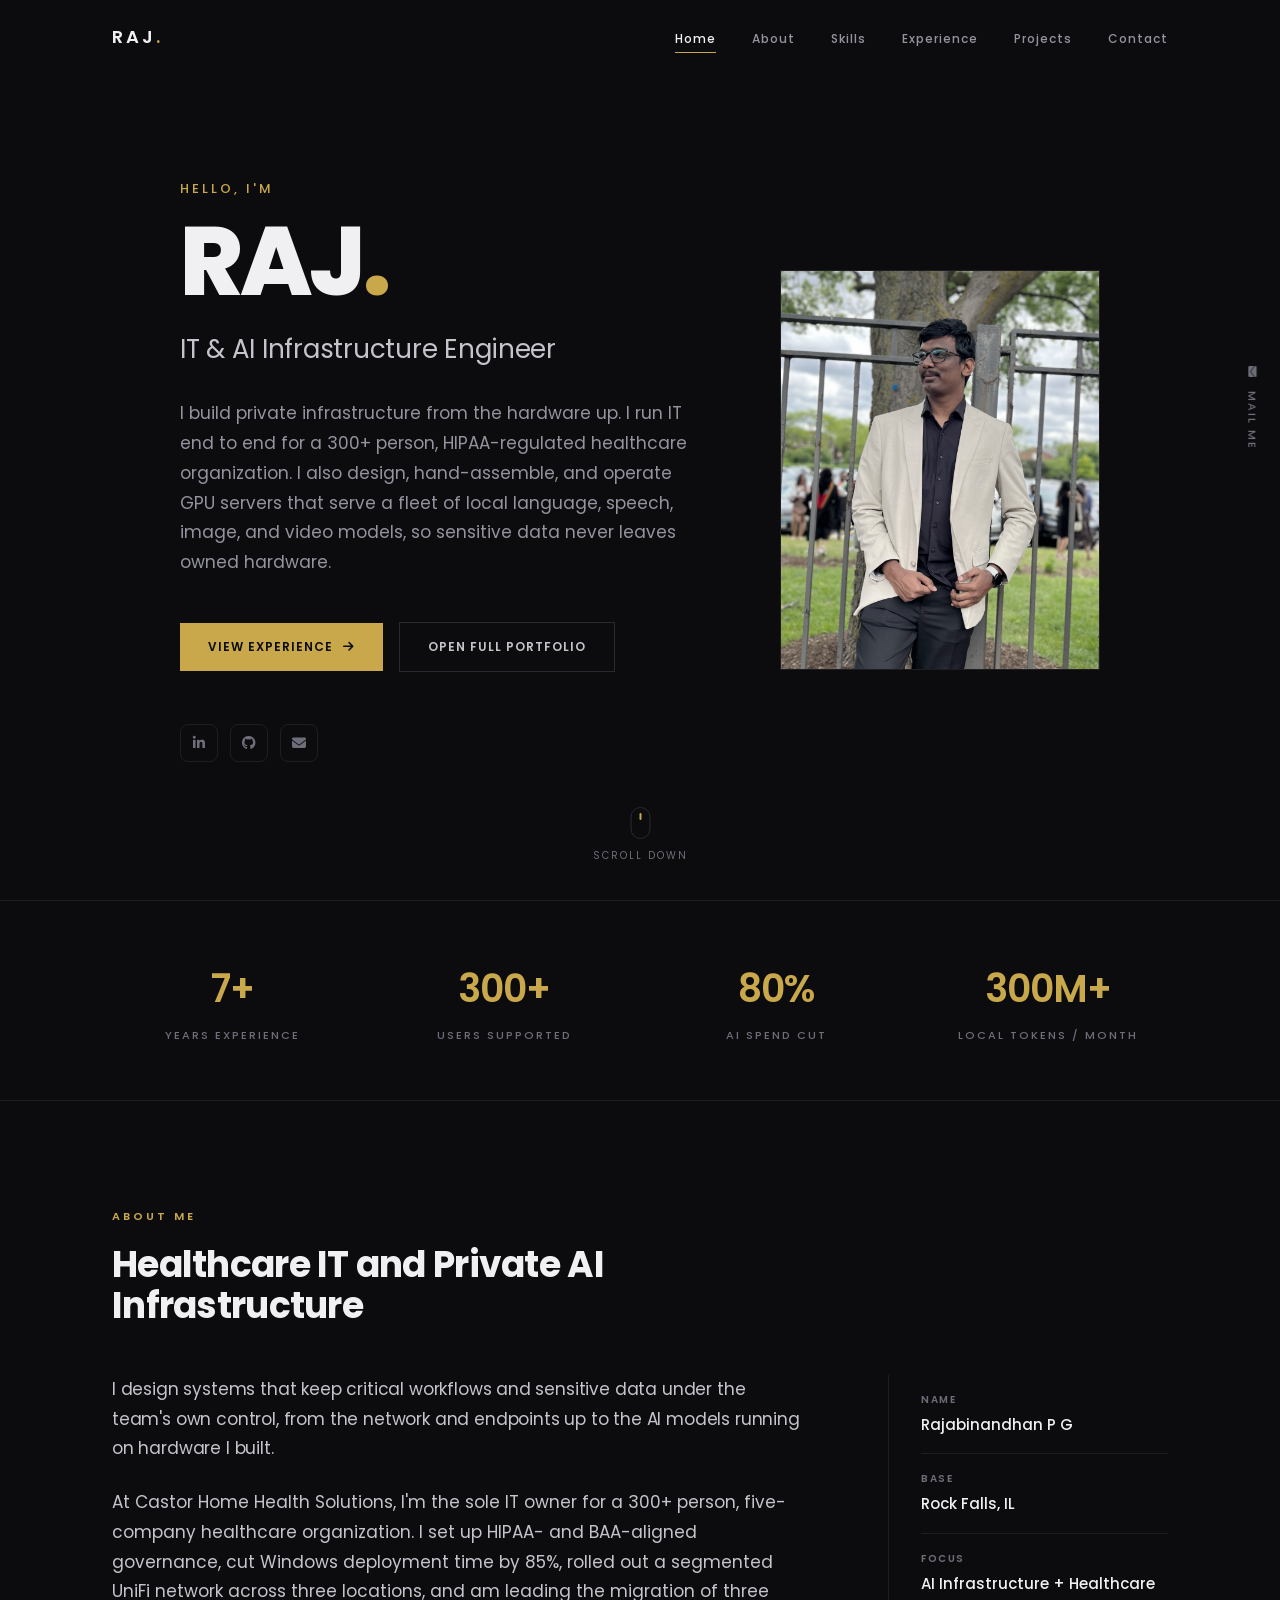
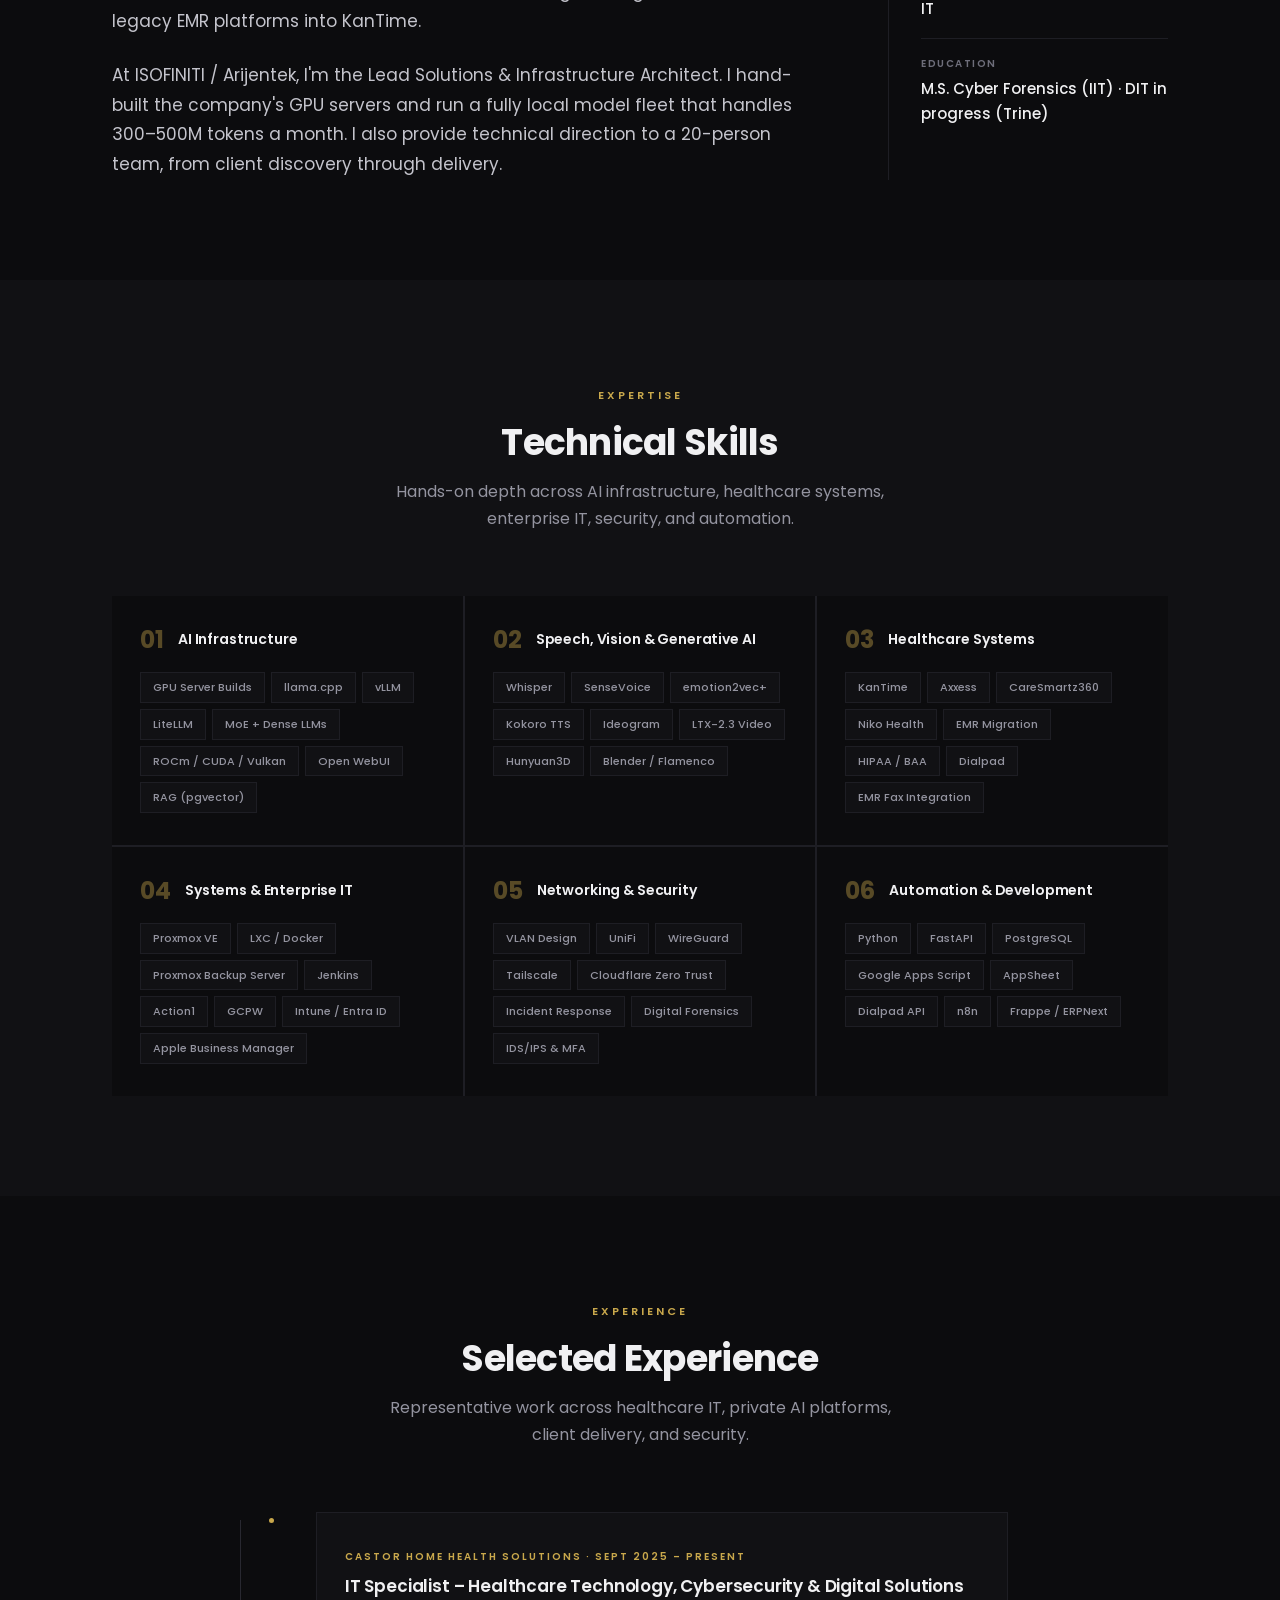
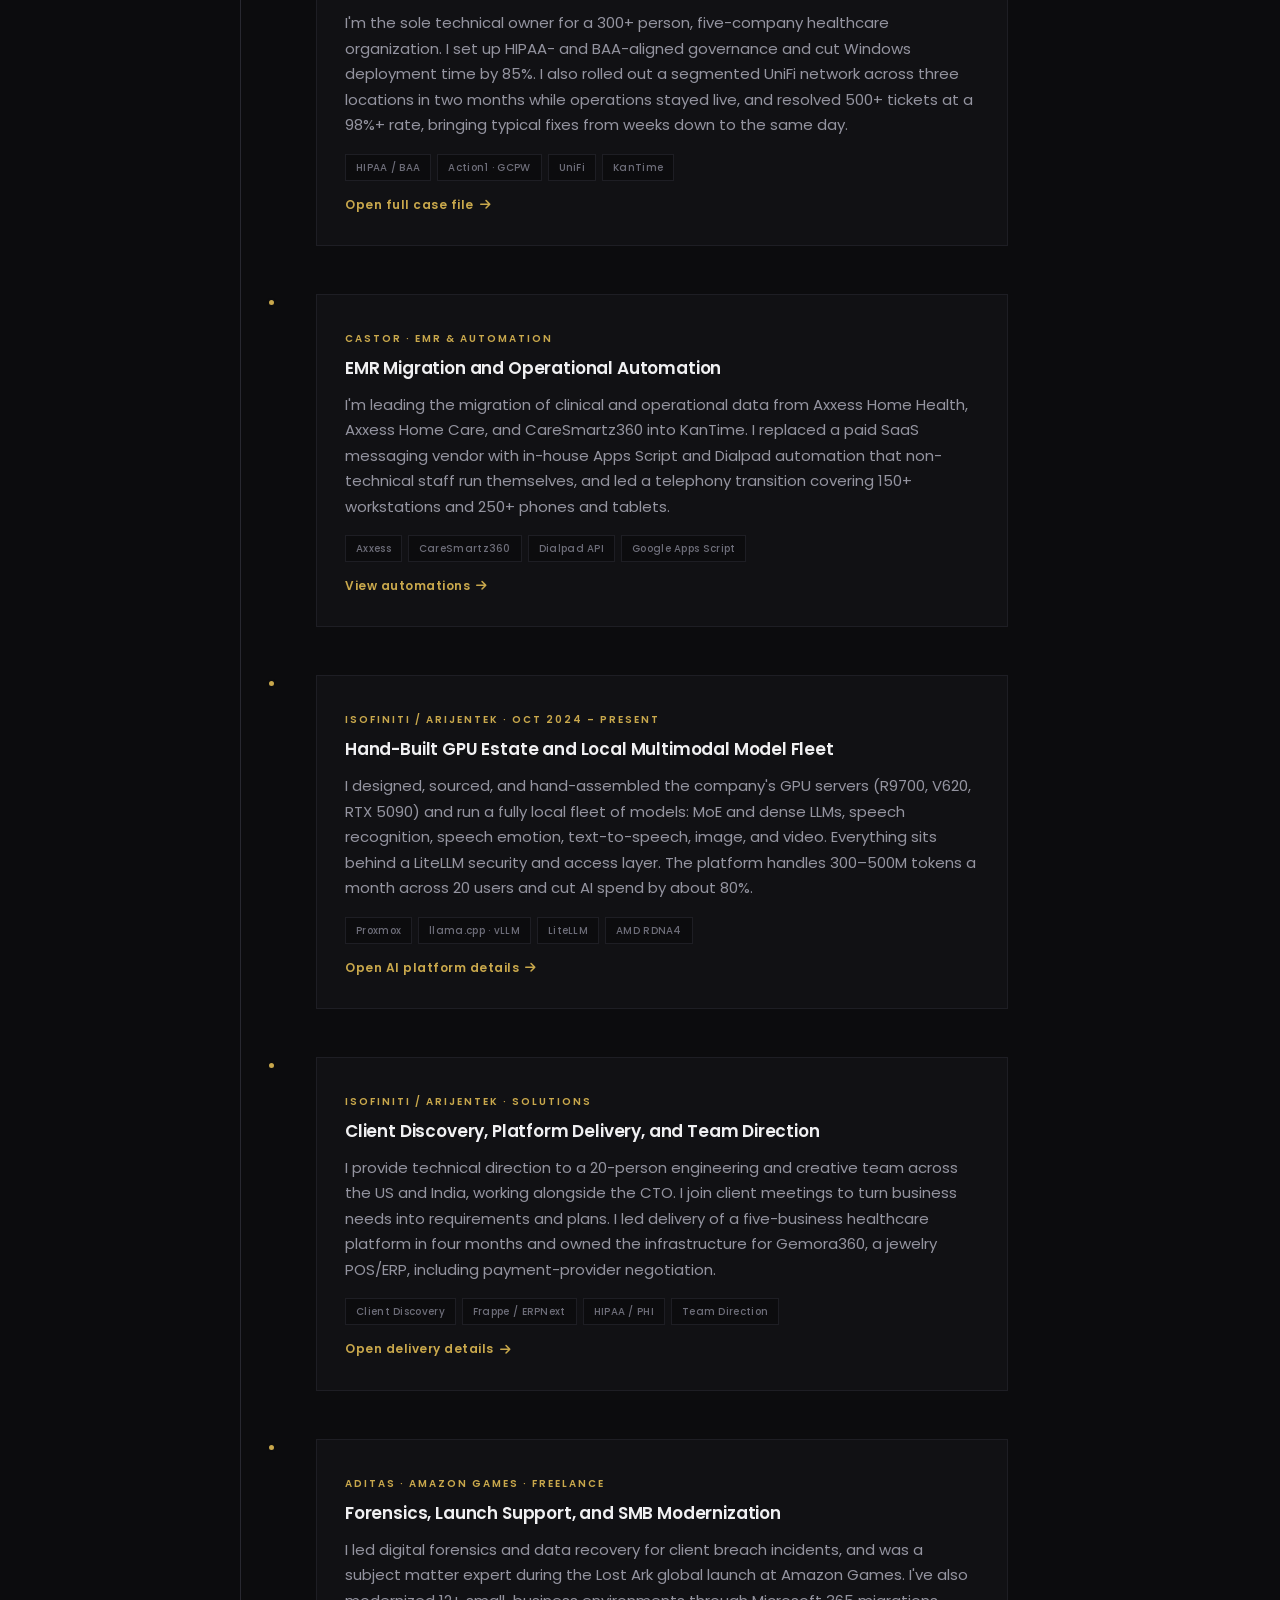
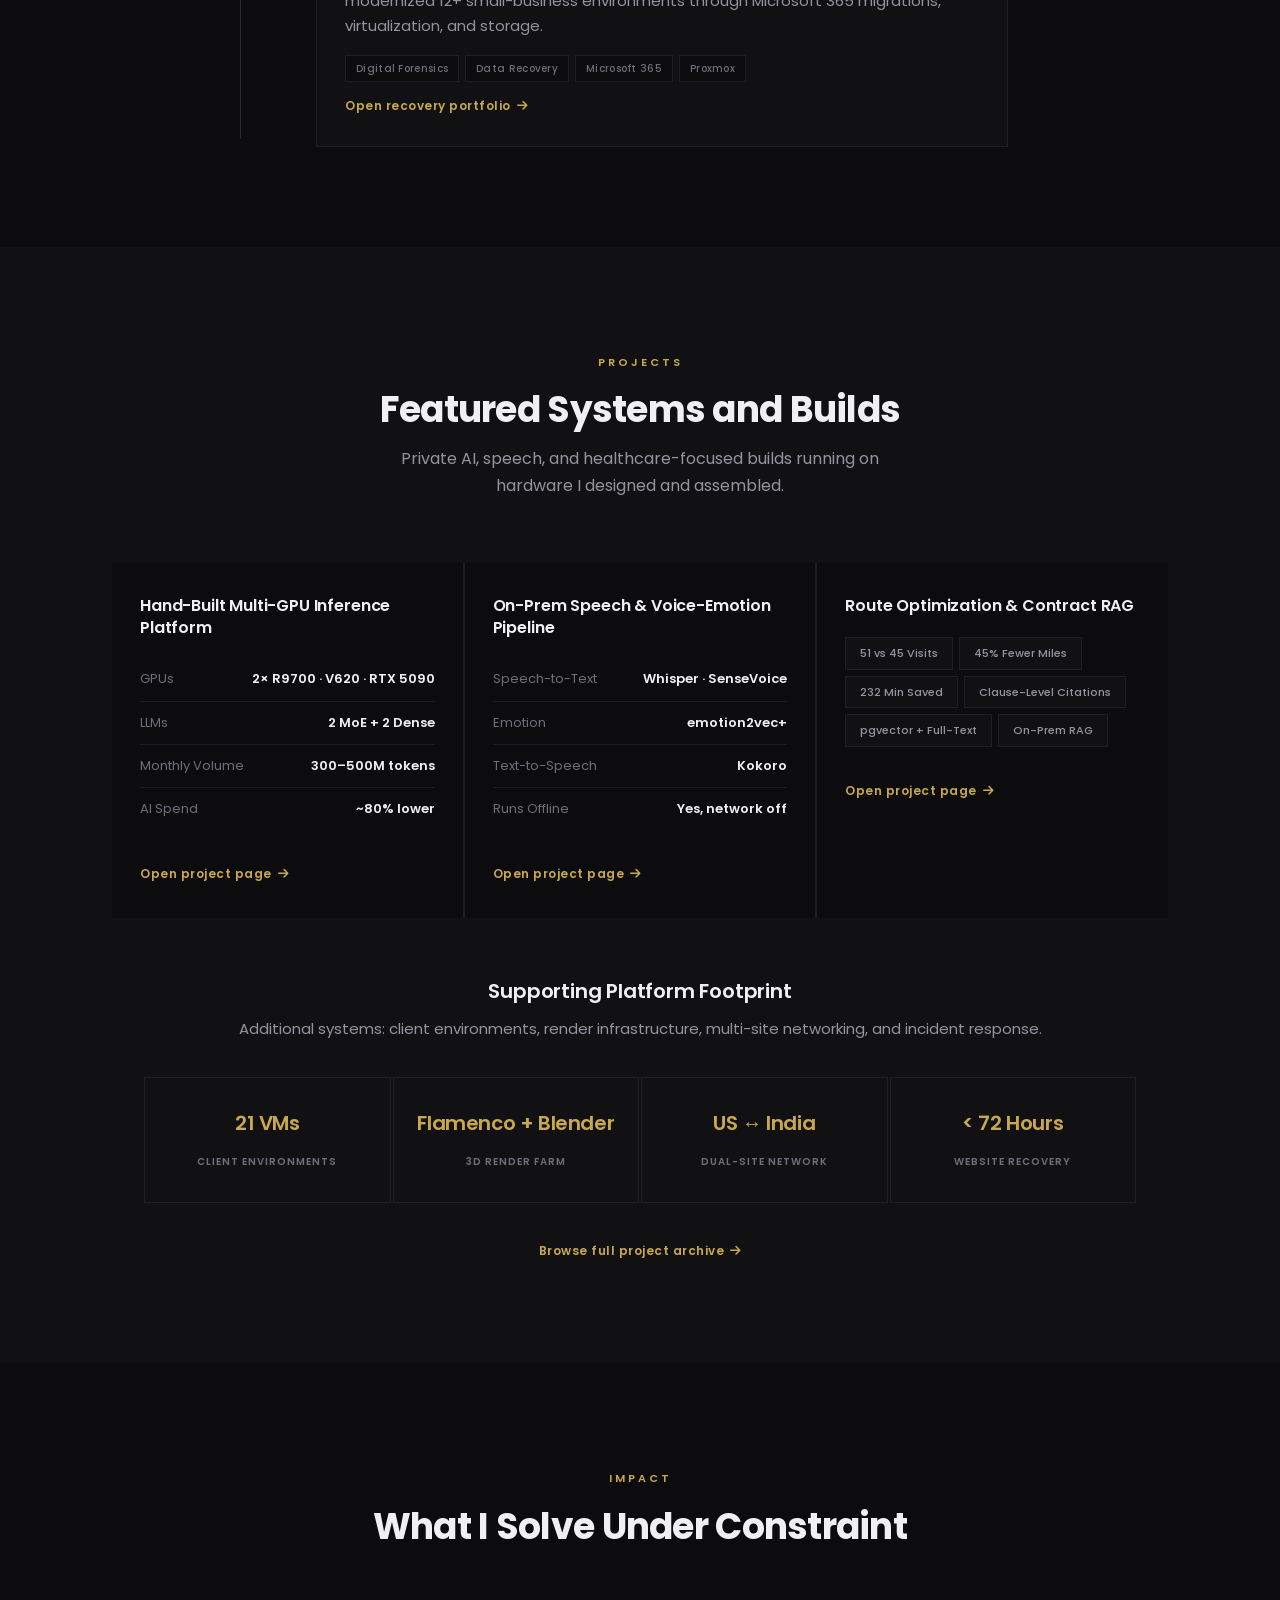
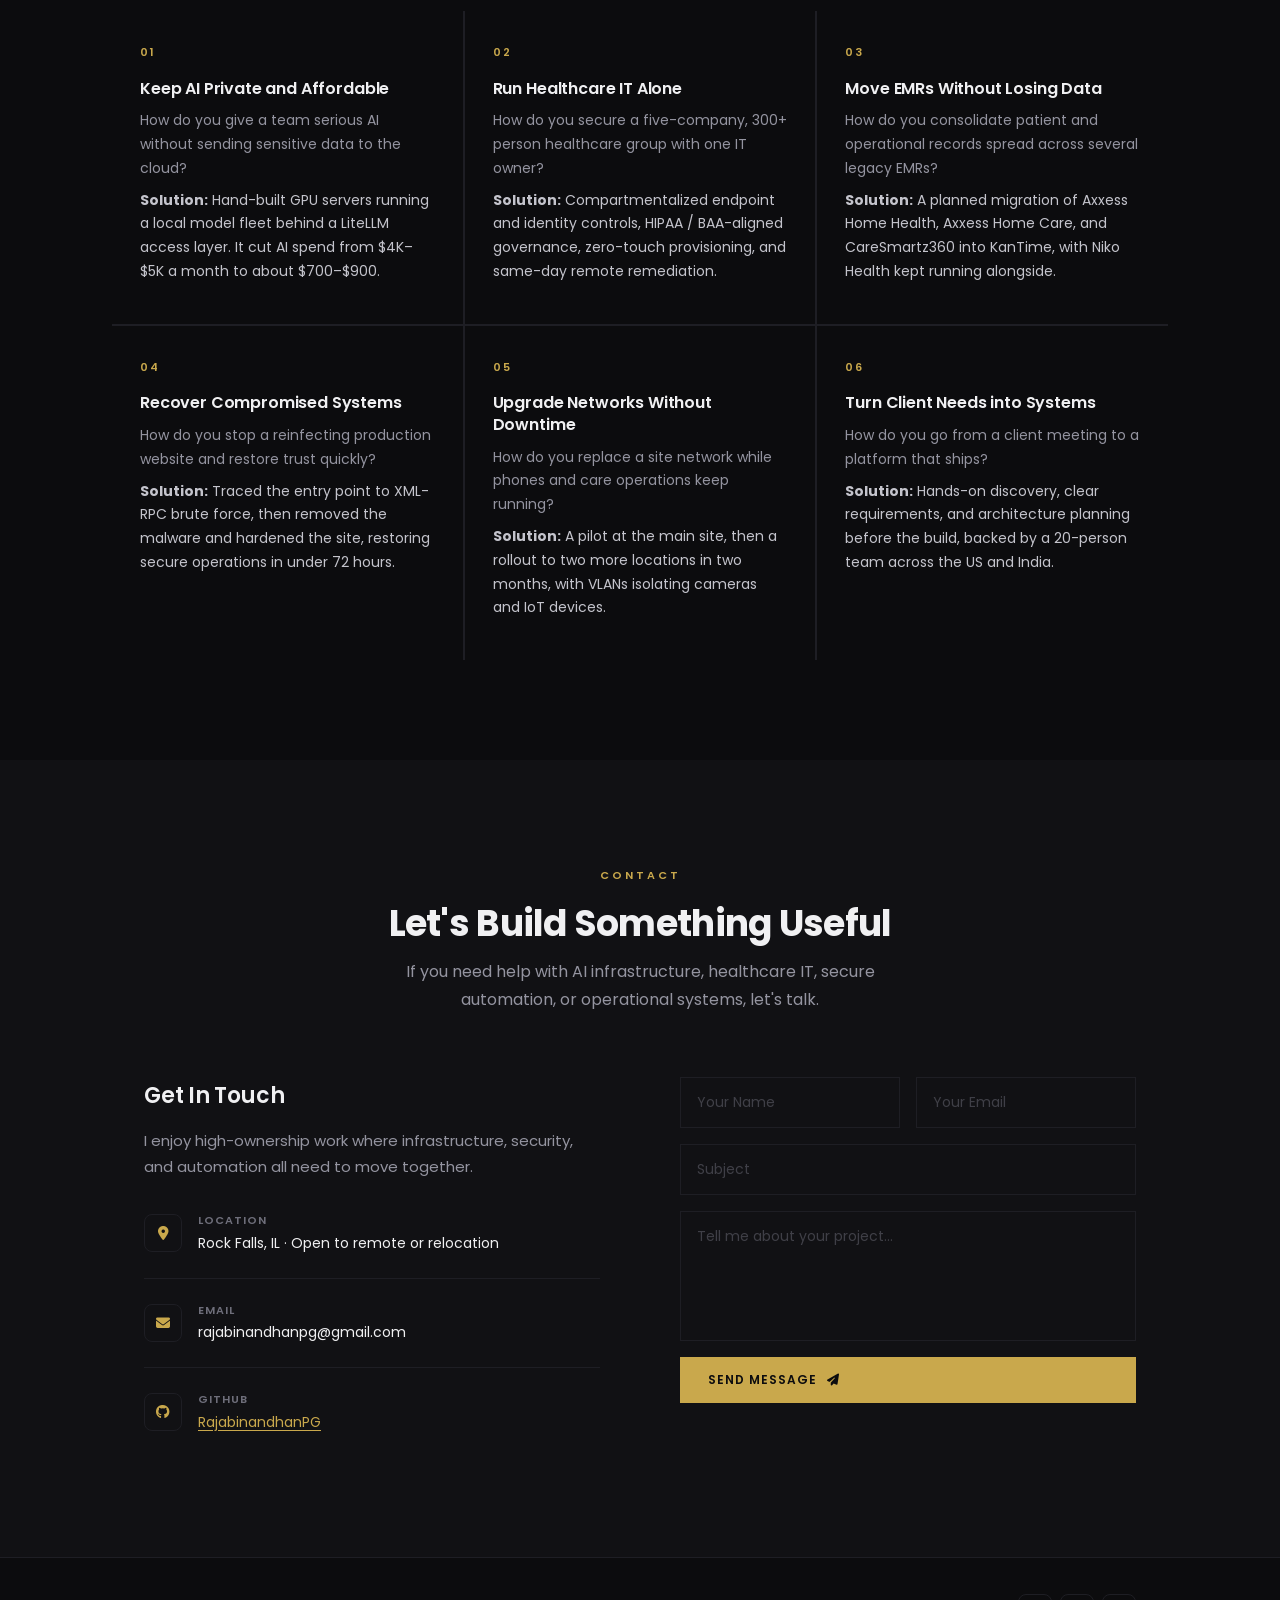
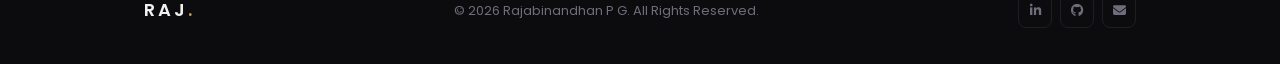
==== commit c1dec3df: "Update location to Rock Falls, IL Co-Authored-By: Claude Opus 5.5 <noreply@anthropic.com> Claude-Ses" ====
--- a/index.html
+++ b/index.html
@@ -115,7 +115,7 @@
           </div>
           <div class="sidebar-item">
             <span class="sidebar-label">Base</span>
-            <span class="sidebar-value">Chicago, IL</span>
+            <span class="sidebar-value">Rock Falls, IL</span>
           </div>
           <div class="sidebar-item">
             <span class="sidebar-label">Focus</span>
@@ -499,7 +499,7 @@
             <div class="contact-detail-icon"><i class="fas fa-map-marker-alt"></i></div>
             <div class="contact-detail-text">
               <h4>Location</h4>
-              <p>Chicago, IL · Open to remote or on-site</p>
+              <p>Rock Falls, IL · Open to remote or relocation</p>
             </div>
           </div>
           <div class="contact-detail">
